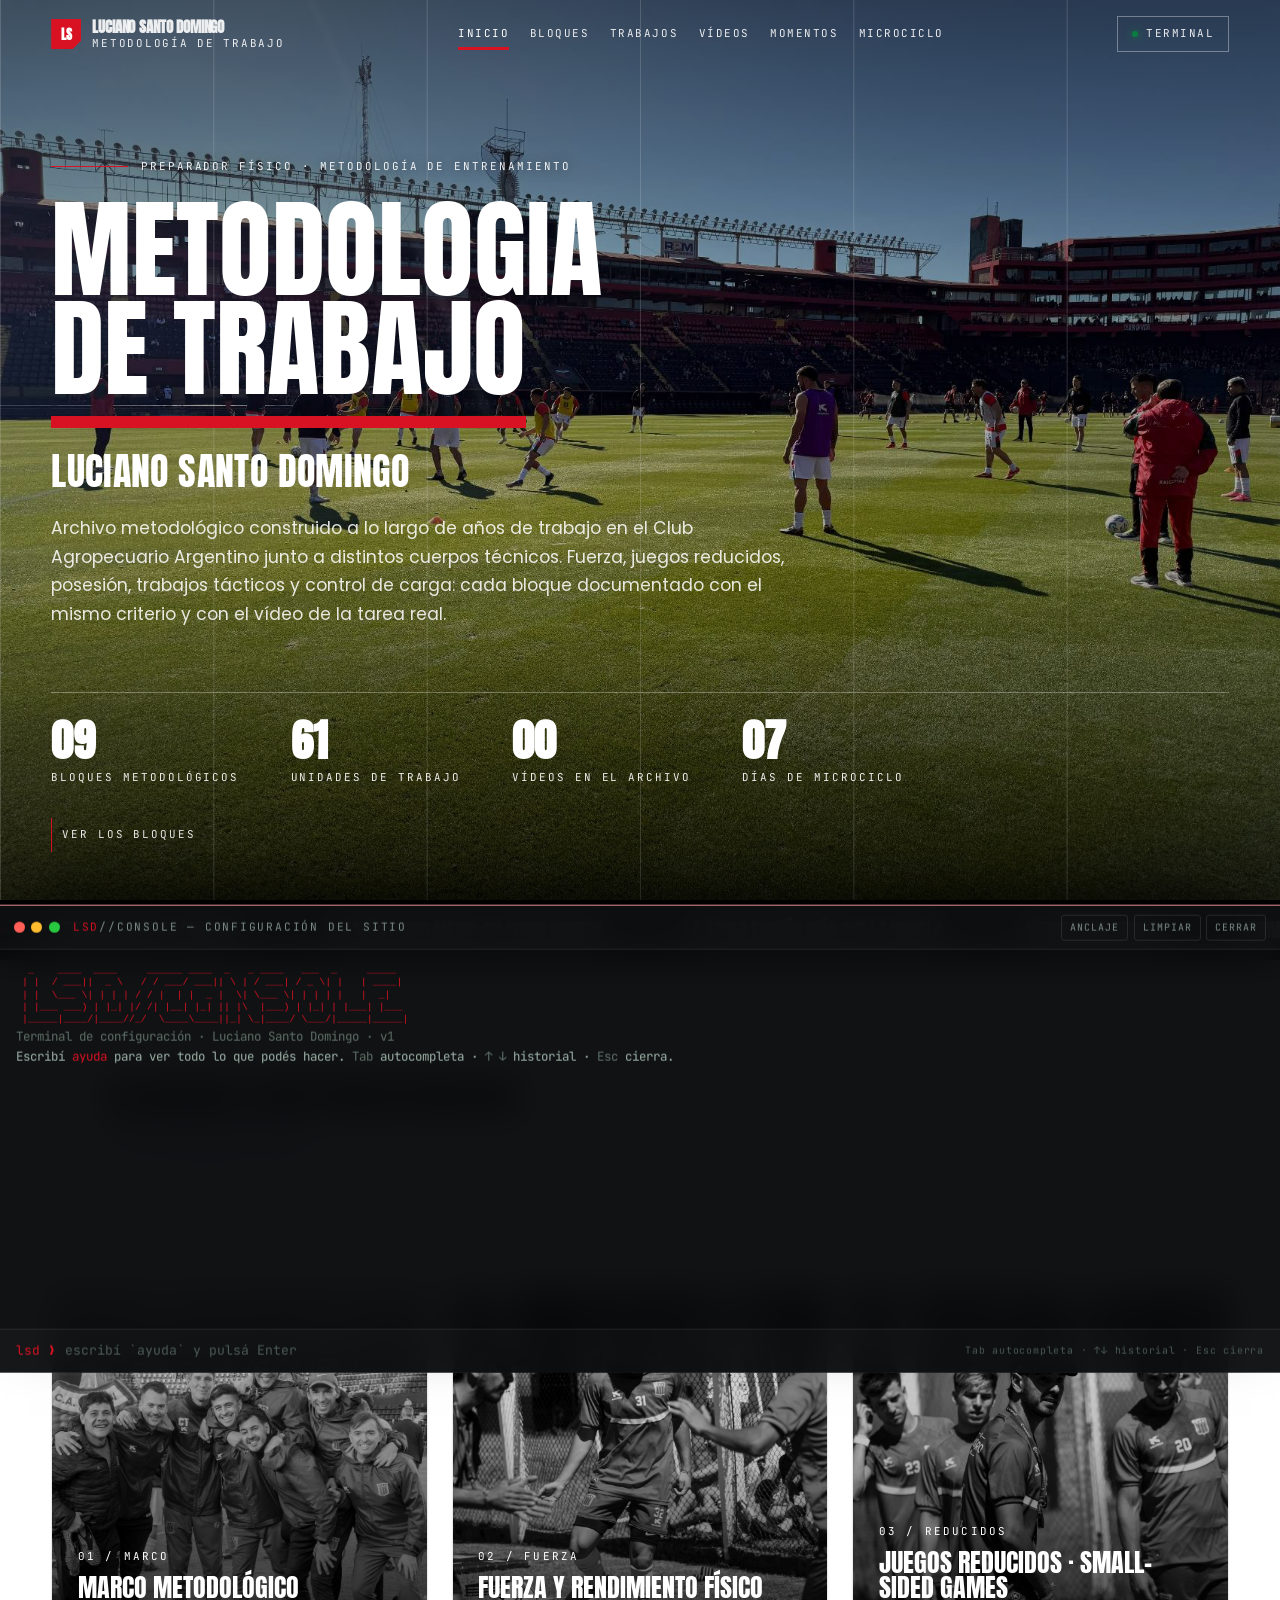
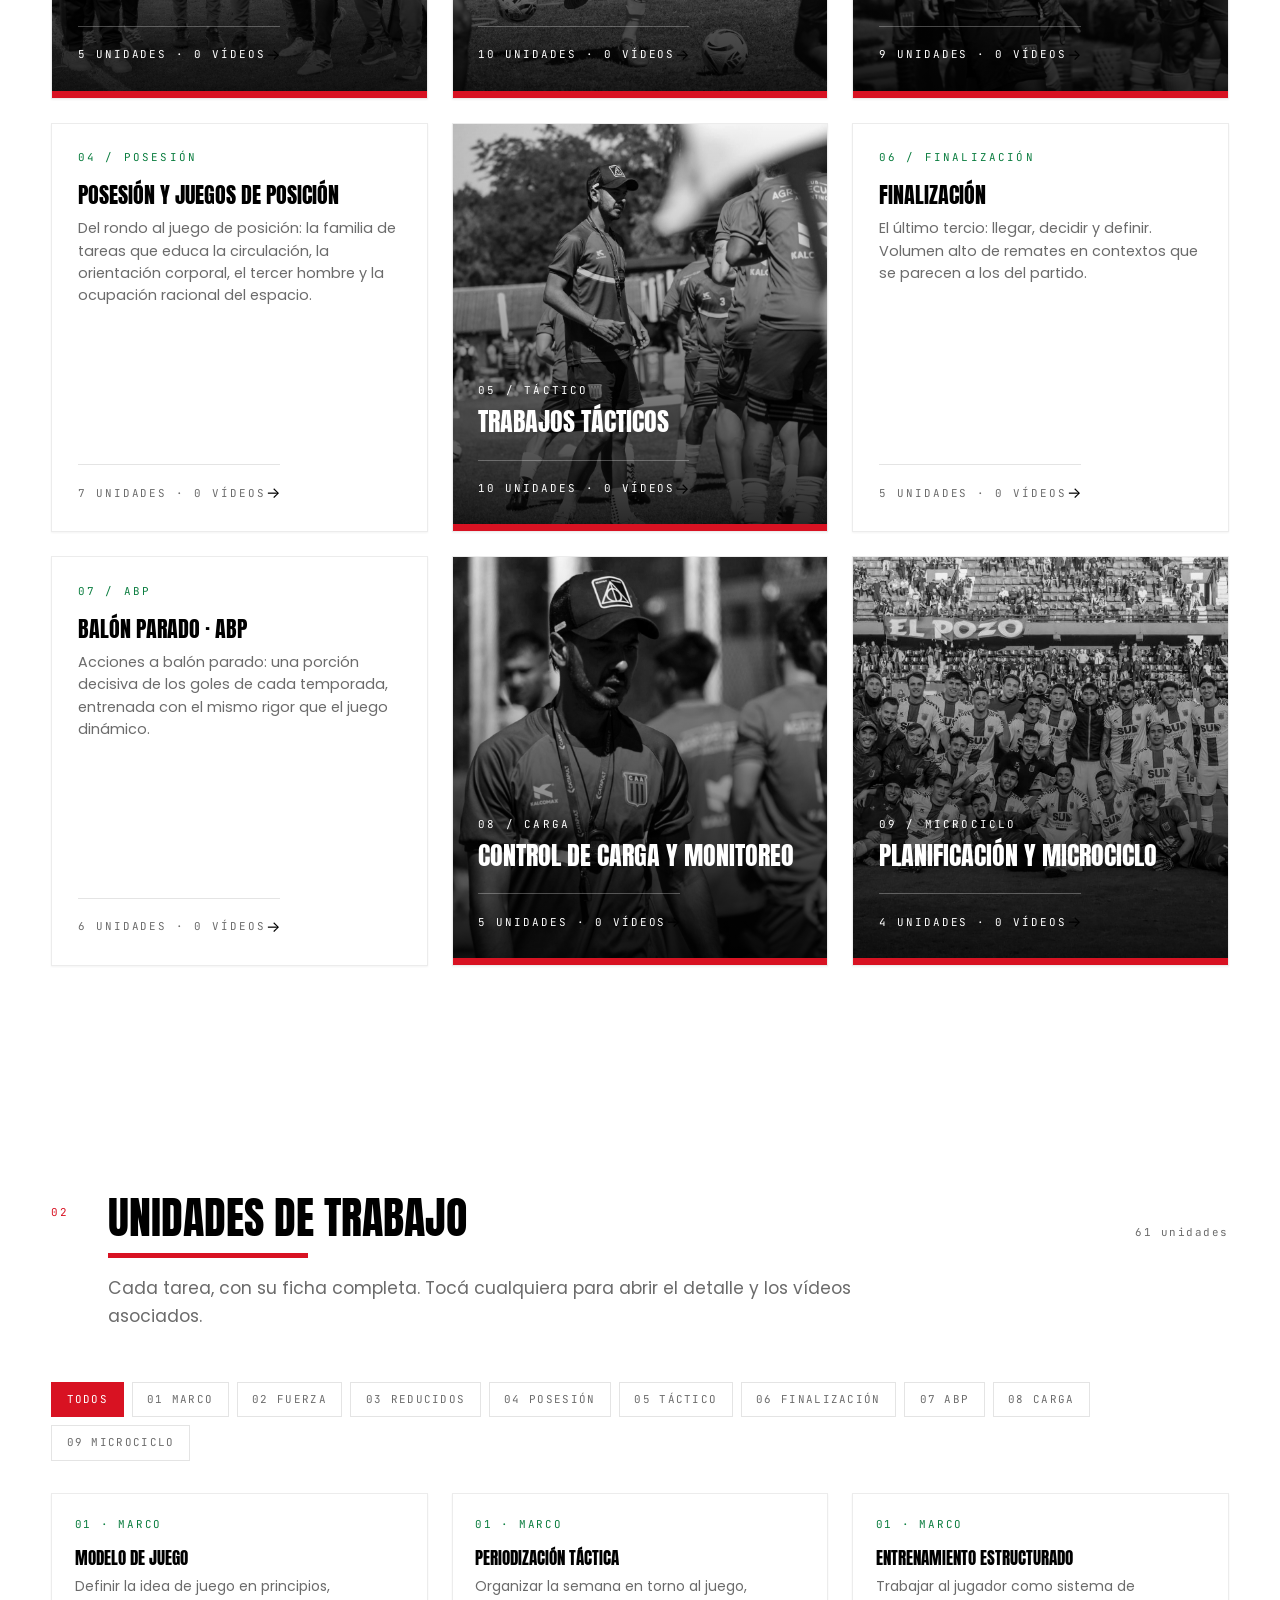
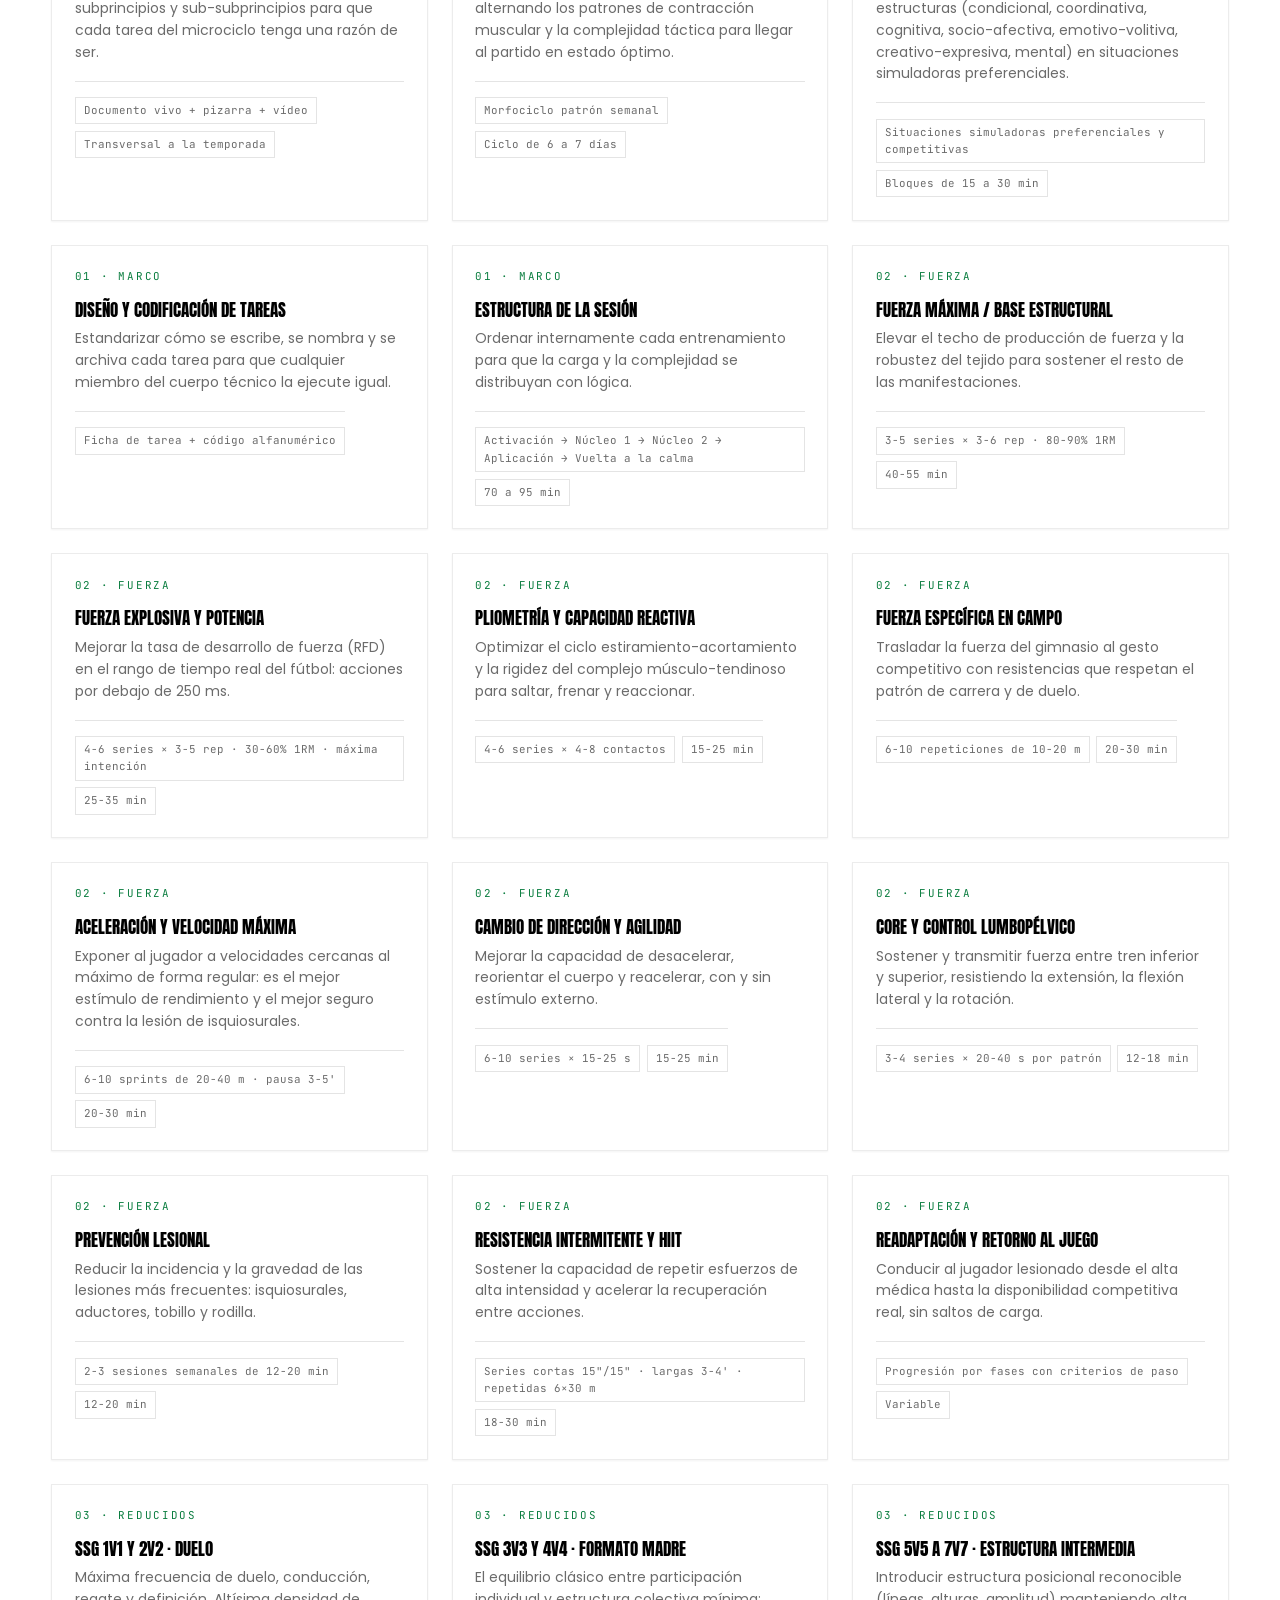
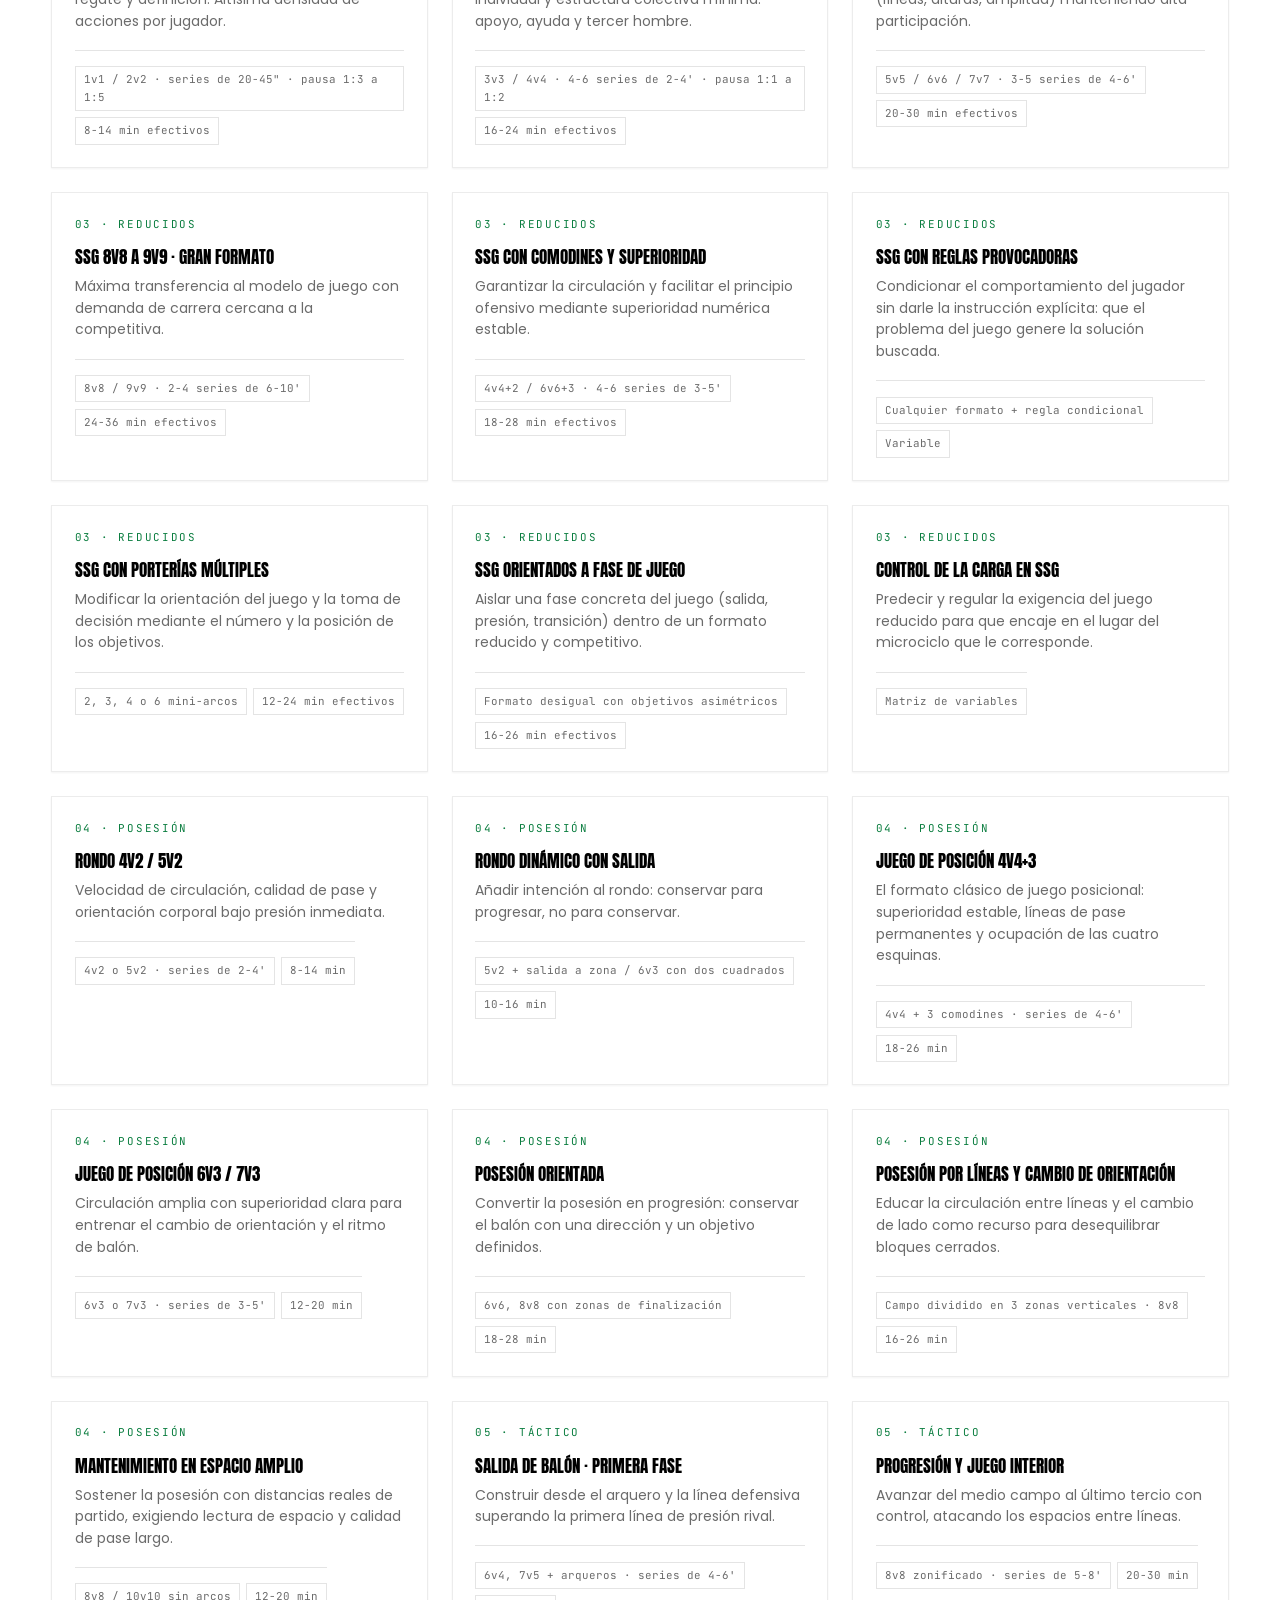
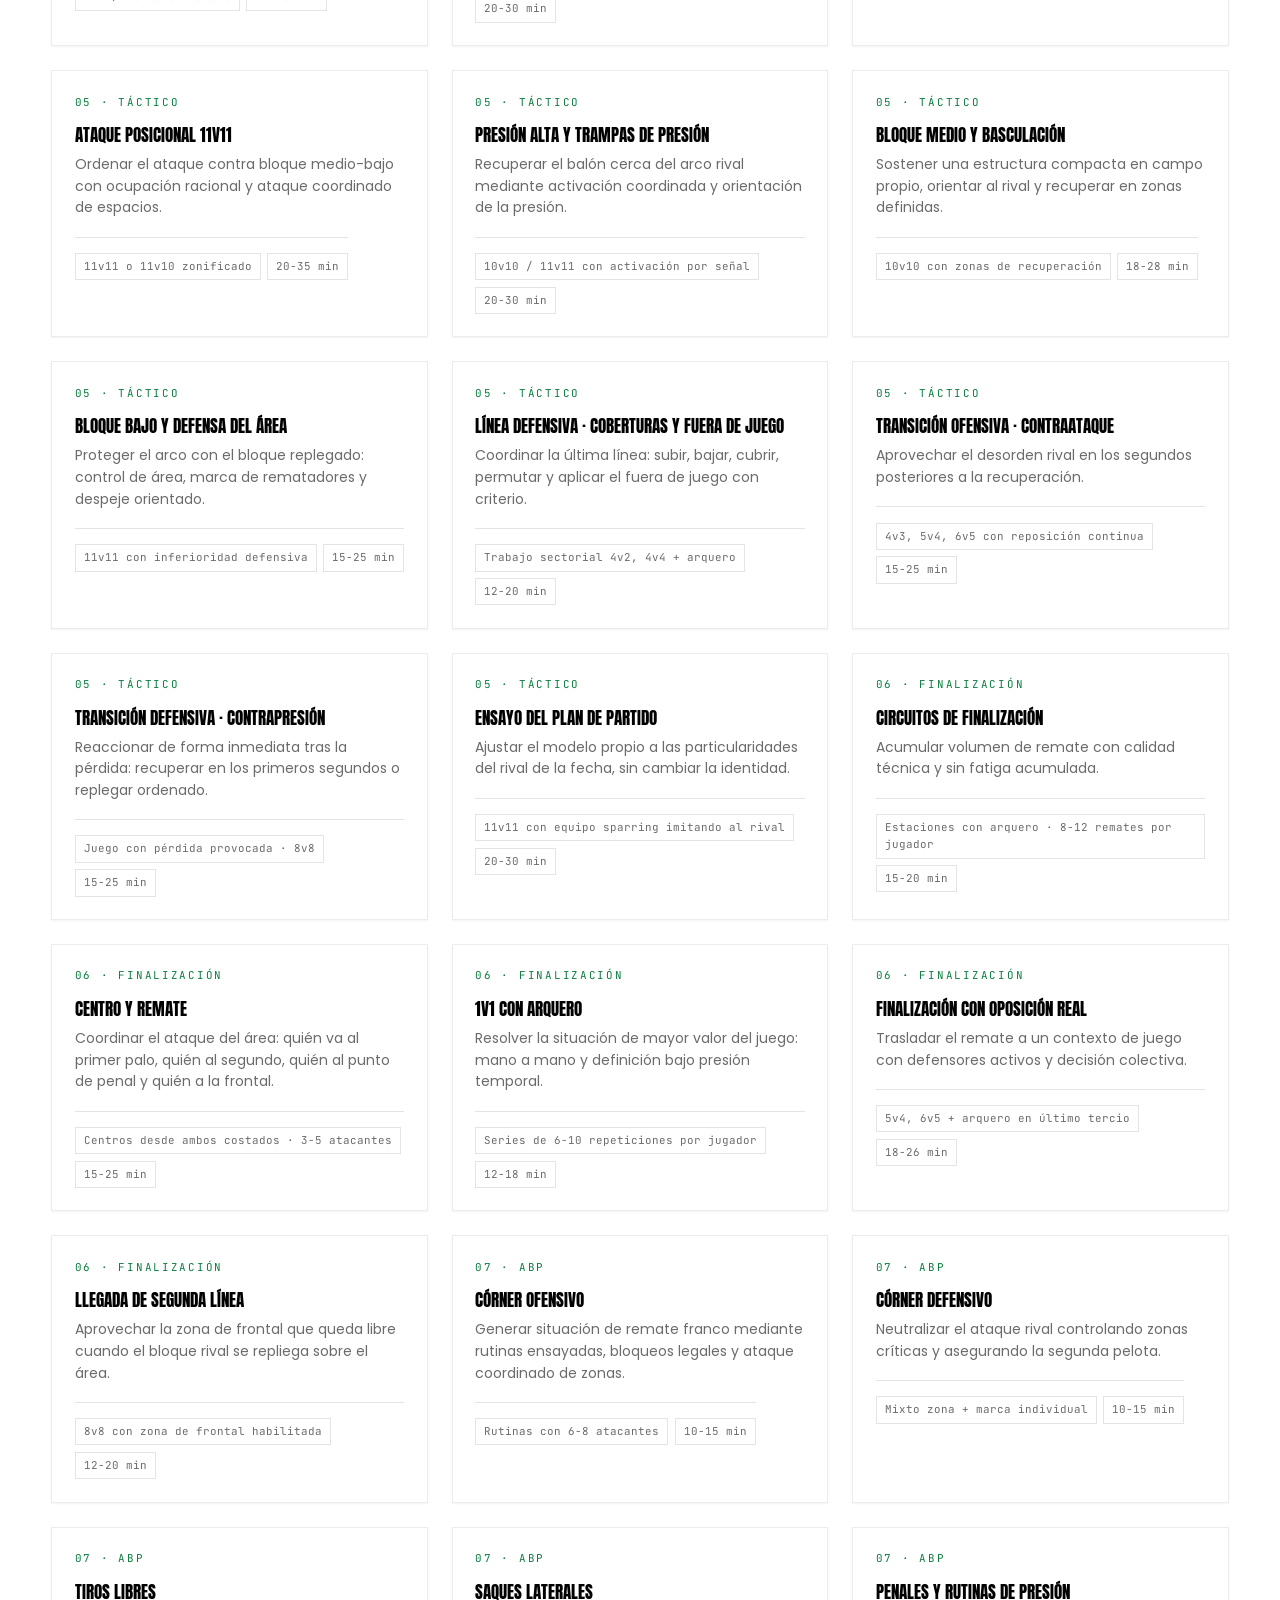
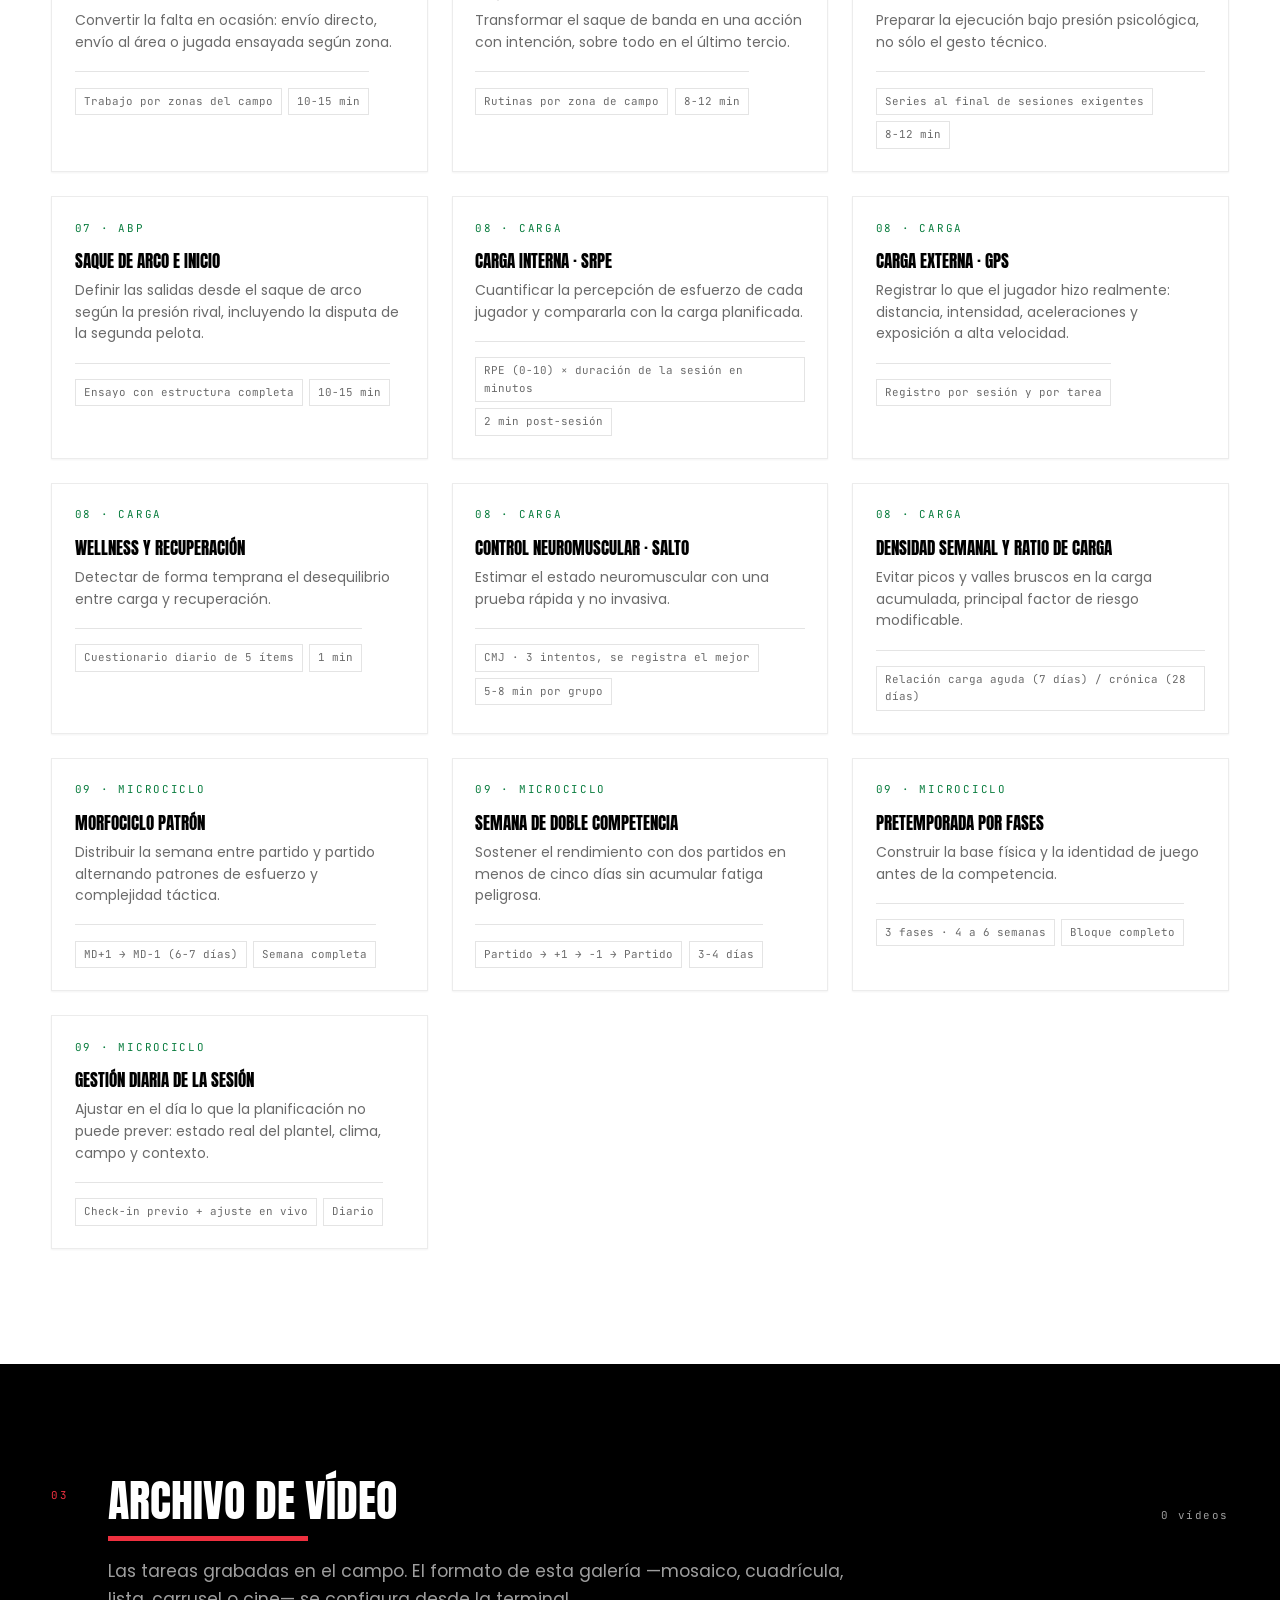
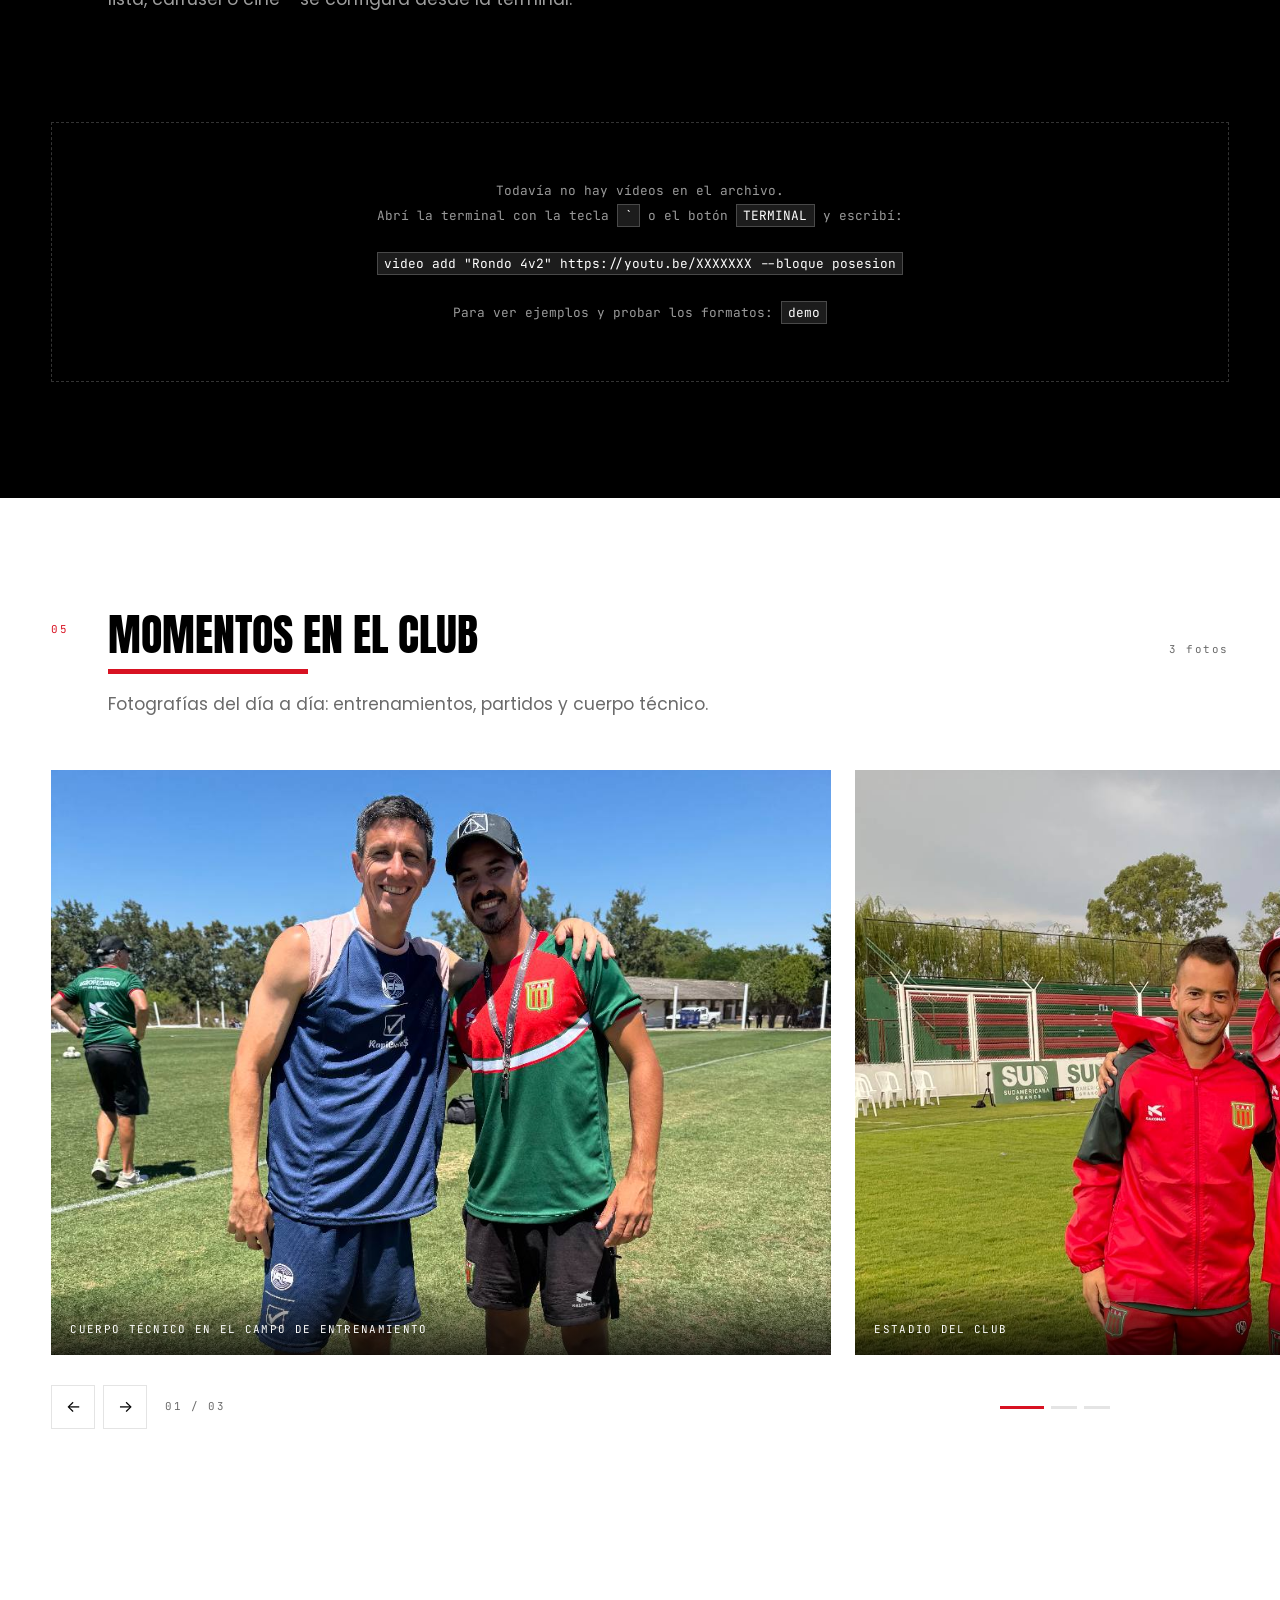
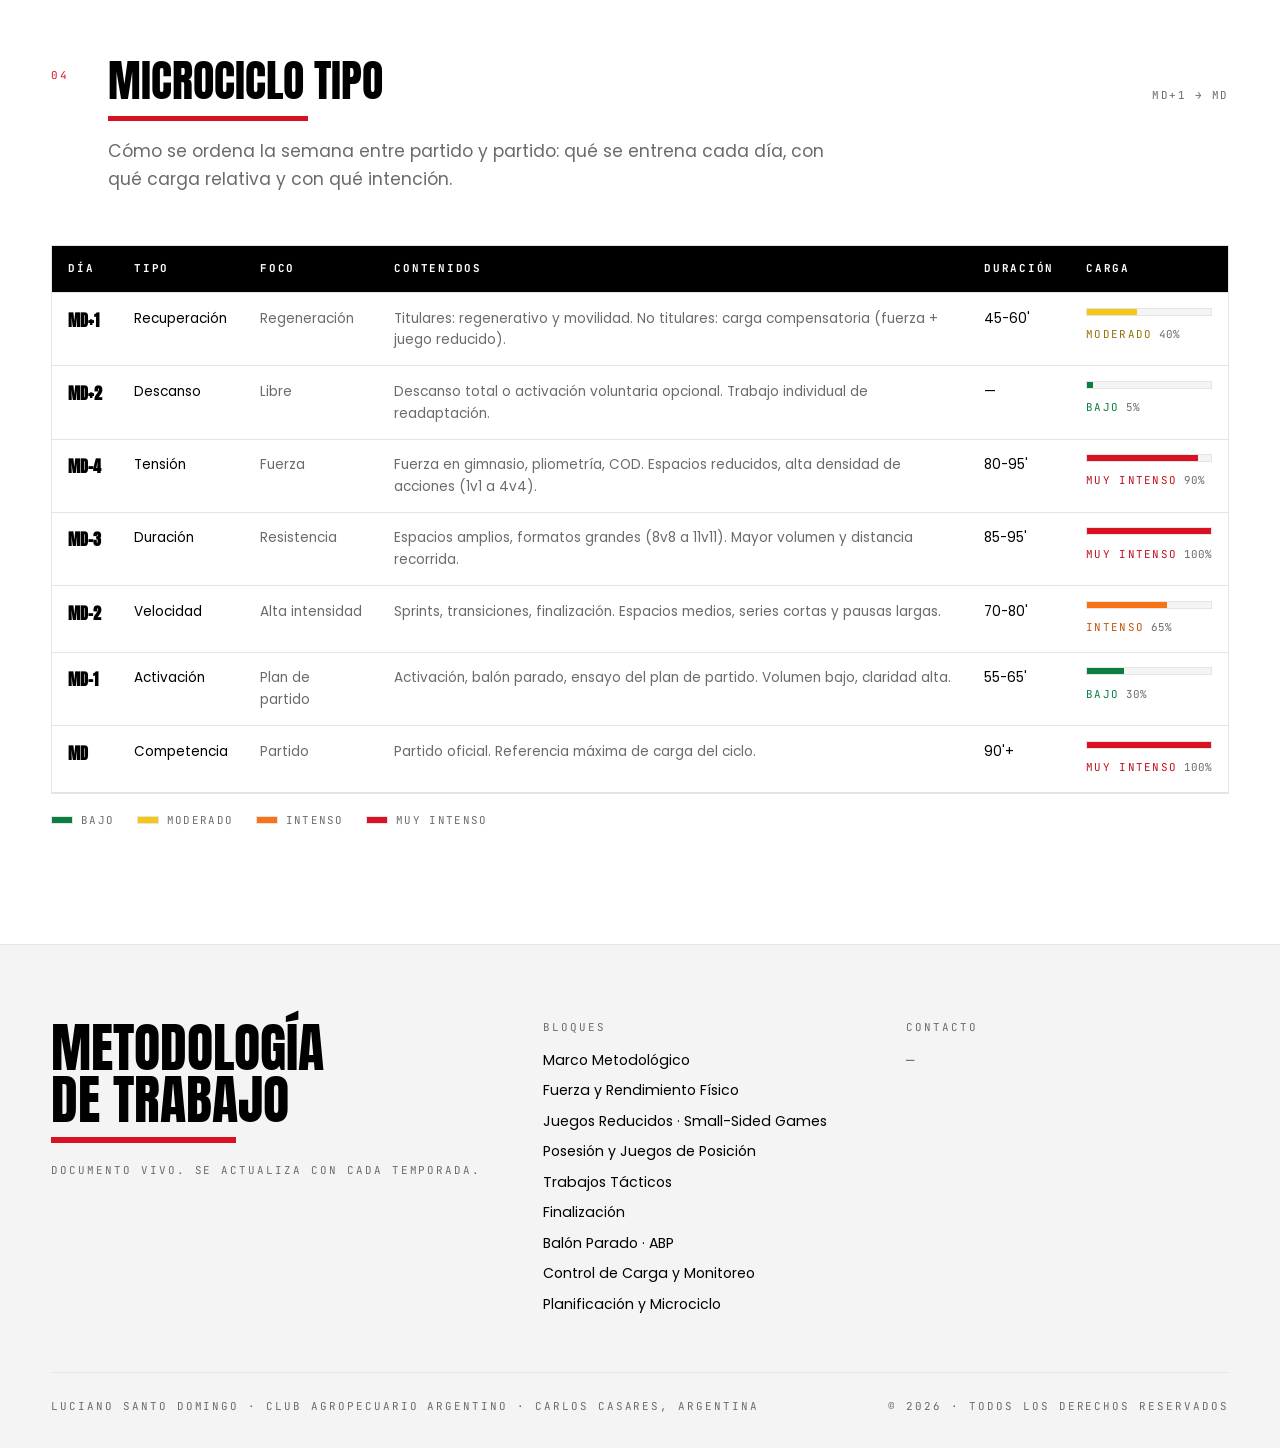
==== index.html @ 209a079d "Sección «Momentos en el club» Tira de fotografías del día a día que va pasando sola, pensada para la" ====
<!DOCTYPE html>
<html lang="es" data-mode="light" data-font="anton" data-density="normal" data-titlecase="upper"
      data-container="wide" data-hero="full" data-nav="top" data-card="sharp" data-motion="on">
<head>
<meta charset="utf-8">
<meta name="viewport" content="width=device-width, initial-scale=1, viewport-fit=cover">
<title>Metodología de Trabajo · Luciano Santo Domingo</title>
<meta name="description" content="Archivo metodológico de entrenamiento en fútbol: fuerza, juegos reducidos, posesión, trabajos tácticos, balón parado y control de carga. Luciano Santo Domingo — Club Agropecuario Argentino, Carlos Casares.">
<meta name="author" content="Luciano Santo Domingo">
<meta name="theme-color" content="#ffffff">
<meta property="og:type" content="website">
<meta property="og:title" content="Metodología de Trabajo · Luciano Santo Domingo">
<meta property="og:description" content="Fuerza, juegos reducidos, posesión, trabajos tácticos y control de carga. Metodología de entrenamiento documentada.">
<link rel="icon" href="data:image/svg+xml,%3Csvg xmlns='http://www.w3.org/2000/svg' viewBox='0 0 32 32'%3E%3Crect width='32' height='32' fill='%23ffffff'/%3E%3Cpath d='M6 6h4v15h10v5H6z' fill='%23e11d2e'/%3E%3C/svg%3E">
<link rel="preconnect" href="https://fonts.googleapis.com">
<link rel="preconnect" href="https://fonts.gstatic.com" crossorigin>
<link href="https://fonts.googleapis.com/css2?family=Anton&family=Archivo:wght@400;600;800;900&family=Barlow+Condensed:wght@600;700;800&family=Inter:wght@400;500;600&family=Poppins:wght@400;500;600&family=JetBrains+Mono:wght@400;500&display=swap" rel="stylesheet">
<link rel="stylesheet" href="assets/css/base.css">
<link rel="stylesheet" href="assets/css/site.css">
<link rel="stylesheet" href="assets/css/terminal.css">
</head>
<body>

<!-- ==================== CABECERA ==================== -->
<header class="site-header">
  <div class="wrap header-inner">
    <a class="brand" href="#inicio">
      <span class="brand-mark" id="brandMark">LS</span>
      <span class="brand-text">
        <span class="brand-name" id="brandName">Luciano Santo Domingo</span>
        <span class="brand-sub" id="brandSub">Metodología de Trabajo</span>
      </span>
    </a>

    <nav class="nav" id="nav" aria-label="Navegación principal"></nav>

    <div class="header-actions">
      <button class="btn-term" id="termOpen" title="Abrir la terminal de configuración (tecla `)">
        <span class="dot"></span> Terminal
      </button>
      <button class="nav-toggle" id="navToggle" aria-label="Abrir menú"><span></span></button>
    </div>
  </div>
</header>

<main class="site-main" id="main">

  <!-- ==================== PORTADA ==================== -->
  <section class="hero" id="inicio">
    <div class="hero-media" id="heroMedia" aria-hidden="true"></div>
    <div class="hero-grid-lines" aria-hidden="true"></div>
    <div class="wrap hero-inner">
      <div class="hero-eyebrow">
        <span class="bar" aria-hidden="true"></span>
        <span class="label" id="heroEyebrow">Preparador Físico · Metodología de Entrenamiento</span>
      </div>

      <h1 class="hero-title display">
        <span class="line"><span id="heroL1">Metodología</span></span>
        <span class="line"><span id="heroL2">de Trabajo</span></span>
        <span class="line"><span id="heroL3">Luciano Santo Domingo</span></span>
      </h1>

      <p class="lede" id="heroIntro"></p>

      <div class="hero-bottom">
        <div class="hero-stats" id="heroStats"></div>
        <button class="scroll-cue" id="heroCta">
          <span class="line-v" aria-hidden="true"></span>
          <span class="label">Ver los bloques</span>
        </button>
      </div>
    </div>
  </section>

  <!-- ==================== MARQUESINA ==================== -->
  <div class="marquee" aria-hidden="true">
    <div class="marquee-track" id="marqueeTrack"></div>
  </div>

  <!-- ==================== BLOQUES ==================== -->
  <section class="section" id="bloques">
    <div class="wrap">
      <div class="sec-head reveal">
        <div class="sec-num">01</div>
        <div>
          <div class="sec-head-top">
            <h2 class="sec-title">Bloques metodológicos</h2>
            <span class="sec-count" id="blocksCount"></span>
          </div>
          <p class="lede sec-desc">La metodología dividida en bloques. Cada uno agrupa unidades de trabajo
            descritas con la misma ficha: objetivo, formato, espacio, duración, claves de ejecución y variantes.</p>
        </div>
      </div>
      <div class="blocks-grid" id="blocksGrid"></div>
    </div>
  </section>

  <!-- ==================== UNIDADES DE TRABAJO ==================== -->
  <section class="section" id="trabajos">
    <div class="wrap">
      <div class="sec-head reveal">
        <div class="sec-num">02</div>
        <div>
          <div class="sec-head-top">
            <h2 class="sec-title">Unidades de trabajo</h2>
            <span class="sec-count" id="worksCount"></span>
          </div>
          <p class="lede sec-desc">Cada tarea, con su ficha completa. Tocá cualquiera para abrir el detalle
            y los vídeos asociados.</p>
        </div>
      </div>
      <div class="filters" id="worksFilters"></div>
      <div class="works-grid" id="worksGrid"></div>
    </div>
  </section>

  <!-- ==================== VÍDEOS ==================== -->
  <section class="section" id="videos">
    <div class="wrap">
      <div class="sec-head reveal">
        <div class="sec-num">03</div>
        <div>
          <div class="sec-head-top">
            <h2 class="sec-title">Archivo de vídeo</h2>
            <span class="sec-count" id="videosCount"></span>
          </div>
          <p class="lede sec-desc">Las tareas grabadas en el campo. El formato de esta galería
            —mosaico, cuadrícula, lista, carrusel o cine— se configura desde la terminal.</p>
        </div>
      </div>
      <div class="filters" id="videoFilters"></div>
      <div class="video-collection" id="videoCollection"
           data-layout="grid" data-ratio="16:9" data-size="md" data-align="stretch" data-cols="3"></div>
      <div class="video-strip" id="videoStrip"></div>

      <div class="empty-state hidden" id="videosEmpty">
        Todavía no hay vídeos en el archivo.<br>
        Abrí la terminal con la tecla <kbd>`</kbd> o el botón <kbd>TERMINAL</kbd> y escribí:<br><br>
        <kbd>video add "Rondo 4v2" https://youtu.be/XXXXXXX --bloque posesion</kbd><br><br>
        Para ver ejemplos y probar los formatos: <kbd>demo</kbd>
      </div>
    </div>
  </section>


  <!-- ==================== MOMENTOS EN EL CLUB ==================== -->
  <section class="section" id="momentos">
    <div class="wrap">
      <div class="sec-head reveal">
        <div class="sec-num">05</div>
        <div>
          <div class="sec-head-top">
            <h2 class="sec-title">Momentos en el club</h2>
            <span class="sec-count" id="momCount"></span>
          </div>
          <p class="lede sec-desc">Fotografías del día a día: entrenamientos, partidos y cuerpo técnico.</p>
        </div>
      </div>
    </div>

    <div class="momentos" id="momentos-galeria">
      <div class="mom-strip" id="momStrip" tabindex="0" aria-label="Fotografías del club"></div>
      <div class="wrap mom-bar">
        <div class="mom-nav">
          <button class="mom-btn" id="momPrev" aria-label="Foto anterior">←</button>
          <button class="mom-btn" id="momNext" aria-label="Foto siguiente">→</button>
          <span class="mom-counter" id="momCounter"></span>
        </div>
        <div class="mom-dots" id="momDots"></div>
      </div>
      <div class="wrap">
        <div class="empty-state hidden" id="momVacio">
          Todavía no hay fotos en esta sección.<br>
          Desde la terminal: <kbd>momentos add assets/img/foto.jpg</kbd>
        </div>
      </div>
    </div>
  </section>

  <!-- ==================== MICROCICLO ==================== -->
  <section class="section" id="microciclo">
    <div class="wrap">
      <div class="sec-head reveal">
        <div class="sec-num">04</div>
        <div>
          <div class="sec-head-top">
            <h2 class="sec-title">Microciclo tipo</h2>
            <span class="sec-count">MD+1 → MD</span>
          </div>
          <p class="lede sec-desc">Cómo se ordena la semana entre partido y partido: qué se entrena cada día,
            con qué carga relativa y con qué intención.</p>
        </div>
      </div>
      <div class="micro-table-wrap reveal">
        <table class="micro-table">
          <thead>
            <tr>
              <th>Día</th><th>Tipo</th><th>Foco</th><th>Contenidos</th><th>Duración</th><th>Carga</th>
            </tr>
          </thead>
          <tbody id="microBody"></tbody>
        </table>
      </div>
      <div class="load-legend reveal" id="microLegend"></div>
    </div>
  </section>

</main>

<!-- ==================== PIE ==================== -->
<footer class="site-footer">
  <div class="wrap">
    <div class="footer-top">
      <div>
        <div class="footer-logo display" id="footLogo"></div>
        <p class="label" style="margin-top:1.2rem" id="footNote"></p>
      </div>
      <div class="footer-col">
        <h4>Bloques</h4>
        <ul id="footBlocks"></ul>
      </div>
      <div class="footer-col">
        <h4>Contacto</h4>
        <ul id="footContact"></ul>
      </div>
    </div>
    <div class="footer-bottom">
      <span class="label" id="footAuthor"></span>
      <span class="label">© <span id="footYear"></span> · Todos los derechos reservados</span>
    </div>
  </div>
</footer>

<!-- ==================== CAPA DE MODALES ==================== -->
<div class="overlay" id="overlay"></div>
<div class="toast-stack" id="toastStack"></div>

<!-- ==================== TERMINAL ==================== -->
<button class="term-fab" id="termFab" title="Abrir terminal (tecla `)">⌘ Terminal</button>

<section class="term" id="term" data-dock="bottom" aria-label="Terminal de configuración">
  <div class="term-bar">
    <span class="term-lights" aria-hidden="true"><i></i><i></i><i></i></span>
    <span class="term-name"><b>lsd</b>//console<span class="term-name-sub"> — configuración del sitio</span></span>
    <span class="term-bar-actions">
      <button id="termDock" title="Cambiar posición">Anclaje</button>
      <button id="termClear" title="Limpiar pantalla">Limpiar</button>
      <button id="termClose" title="Cerrar (Esc)">Cerrar</button>
    </span>
  </div>

  <div class="term-out" id="termOut"></div>

  <div class="term-input-row">
    <div class="term-sug" id="termSug"></div>
    <span class="term-prompt">lsd ❯</span>
    <span class="term-ghost">
      <span class="term-ghost-text" id="termGhost"></span>
      <input class="term-input" id="termInput" type="text" autocomplete="off" autocapitalize="off"
             autocorrect="off" spellcheck="false" placeholder="escribí `ayuda` y pulsá Enter">
    </span>
    <span class="term-hint">Tab autocompleta · ↑↓ historial · Esc cierra</span>
  </div>

  <div class="term-lock" id="termLock">
    <div class="lock-box">
      <h4>Acceso restringido</h4>
      <p>Introducí la clave para administrar el sitio.</p>
      <input type="password" id="termLockInput" placeholder="••••••">
    </div>
  </div>
</section>

<script src="data/methodology.js"></script>
<script src="data/config.js"></script>
<script src="assets/js/store.js"></script>
<script src="assets/js/media.js"></script>
<script src="assets/js/render.js"></script>
<script src="assets/js/terminal.js"></script>
<script src="assets/js/commands.js"></script>
<script src="assets/js/app.js"></script>
</body>
</html>
---- assets/css/base.css ----
/* =============================================================
   METODOLOGÍA DE TRABAJO · LUCIANO SANTO DOMINGO
   base.css — tokens de diseño, reset y tipografía
   ============================================================= */

:root {
  /* --- Paleta (sobreescribible desde la terminal) --- */
  --bg:         #ffffff;
  --bg-2:       #fafafa;
  --surface:    #ffffff;
  --surface-2:  #f2f2f2;
  --text:       #000000;
  --muted:      #6e6e6e;
  --border:     #e3e3e3;
  --accent:     #ed4a22;   /* naranja-rojo — acción, subrayados */
  --accent-ink: #ffffff;
  --accent-2:   #0a8f3c;   /* verde — clasificación, datos */
  --accent-2-ink: #ffffff;
  --danger:     #d81222;
  --ok:         #0a7d3f;

  /* Escala de intensidad del microciclo.
     El relleno de la barra va vivo; la palabra va en un tono más
     oscuro porque sobre blanco el amarillo vivo no se lee (1,6:1). */
  --nivel-muy-intenso: #d81222;  --nivel-muy-intenso-ink: #c00f1e;
  --nivel-intenso:     #f97316;  --nivel-intenso-ink:     #c2560a;
  --nivel-moderado:    #f5c518;  --nivel-moderado-ink:    #96700a;
  --nivel-bajo:        #0a7d3f;  --nivel-bajo-ink:        #0a7d3f;
  --hero-ink:   var(--text);

  /* --- Tipografía --- */
  --font-display: "Anton", "Archivo", "Haettenschweiler", "Arial Narrow", Impact, sans-serif;
  --font-body:    "Poppins", "Inter", "Helvetica Neue", Helvetica, Arial, sans-serif;
  --font-mono:    "JetBrains Mono", "SFMono-Regular", Menlo, Consolas, monospace;

  --fs-hero:  clamp(2.6rem, 8.4vw, 8.5rem);
  --fs-h1:    clamp(2.4rem, 6.4vw, 6rem);
  --fs-h2:    clamp(1.7rem, 3.4vw, 3.1rem);
  --fs-h3:    clamp(1.15rem, 1.7vw, 1.5rem);
  --fs-body:  clamp(0.95rem, 1.05vw, 1.05rem);
  --fs-small: 0.8rem;
  --fs-micro: 0.68rem;

  --track-display: 0em;
  --track-label: 0.18em;
  --rule: 0.11em;          /* grosor del subrayado de titular */

  /* --- Métrica / espaciado --- */
  --gutter: clamp(1.15rem, 4vw, 4.5rem);
  --maxw: 1560px;
  --radius: 0px;
  --radius-lg: 0px;
  --section-y: clamp(4.5rem, 9vw, 9.5rem);
  --grid-gap: 1.5rem;

  /* --- Movimiento --- */
  --ease: cubic-bezier(.22, 1, .36, 1);
  --ease-in-out: cubic-bezier(.65, .05, .36, 1);
  --dur: .55s;
  --dur-fast: .22s;

  /* --- Terminal --- */
  --term-bg: #07090b;
  --term-fg: #d7f9e3;
  --term-accent: var(--accent);
  --term-height: 52vh;

  color-scheme: light;
}

/* Modo oscuro (se activa desde la terminal con `tema noir`, `tema cancha`…) */
[data-mode="dark"] {
  --bg:         #080908;
  --bg-2:       #0f110f;
  --surface:    #131613;
  --surface-2:  #1b1f1b;
  --text:       #f2f4f0;
  --muted:      #8e948b;
  --border:     #262a26;
  color-scheme: dark;
}

/* --- Densidad --- */
[data-density="compact"] { --section-y: clamp(3rem, 5.5vw, 5.5rem); --grid-gap: 1rem; --gutter: clamp(1rem, 3vw, 3rem); }
[data-density="wide"]    { --section-y: clamp(6rem, 12vw, 13rem); --grid-gap: 2.4rem; --gutter: clamp(1.5rem, 6vw, 7rem); }

/* --- Familias tipográficas seleccionables --- */
[data-font="anton"]     { --font-display: "Anton", "Haettenschweiler", "Arial Narrow", Impact, sans-serif; --track-display: 0em; --display-weight: 400; }
/* Si Anton no llega a cargar, se usa una alternativa que sí aguanta el peso */
[data-anton="off"][data-font="anton"] {
  --font-display: "Archivo", "Arial Narrow", "Helvetica Neue", Arial, sans-serif;
  --display-weight: 800; --track-display: -0.03em;
}
[data-font="archivo"]   { --font-display: "Archivo", "Helvetica Neue", Arial, sans-serif; --track-display: -0.03em; }
[data-font="condensed"] { --font-display: "Barlow Condensed", "Archivo Narrow", Impact, sans-serif; --track-display: -0.01em; }
[data-font="inter"]     { --font-display: "Inter", "Helvetica Neue", Arial, sans-serif; --track-display: -0.03em; }
[data-font="mono"]      { --font-display: var(--font-mono); --font-body: var(--font-mono); --track-display: -0.02em; }
[data-font="serif"]     { --font-display: "Playfair Display", Georgia, "Times New Roman", serif; --font-body: Georgia, "Times New Roman", serif; }

/* --- Contenedor --- */
[data-container="boxed"] { --maxw: 1280px; }
[data-container="wide"]  { --maxw: 1560px; }
[data-container="full"]  { --maxw: 100%; }

/* ============================ RESET ============================ */
*, *::before, *::after { box-sizing: border-box; }
* { margin: 0; padding: 0; }

html { -webkit-text-size-adjust: 100%; scroll-behavior: smooth; }
html.is-locked, body.is-locked { overflow: hidden; }

body {
  background: var(--bg);
  color: var(--text);
  font-family: var(--font-body);
  font-size: var(--fs-body);
  line-height: 1.6;
  -webkit-font-smoothing: antialiased;
  -moz-osx-font-smoothing: grayscale;
  overflow-x: hidden;
  transition: background-color .4s var(--ease), color .4s var(--ease);
}

img, svg, video, iframe { display: block; max-width: 100%; }
img, video { height: auto; }
button, input, select, textarea { font: inherit; color: inherit; background: none; border: none; }
button { cursor: pointer; }
a { color: inherit; text-decoration: none; }
ul, ol { list-style: none; }
table { border-collapse: collapse; width: 100%; }

:focus-visible { outline: 2px solid var(--accent); outline-offset: 3px; }

::selection { background: var(--accent); color: var(--accent-ink); }

/* Scrollbar */
::-webkit-scrollbar { width: 10px; height: 10px; }
::-webkit-scrollbar-track { background: var(--bg); }
::-webkit-scrollbar-thumb { background: var(--border); }
::-webkit-scrollbar-thumb:hover { background: var(--muted); }

/* ========================= TIPOGRAFÍA ========================= */
.display {
  font-family: var(--font-display);
  font-weight: var(--display-weight, 800);
  letter-spacing: var(--track-display);
  line-height: 0.92;
  text-transform: uppercase;
}
[data-titlecase="normal"] .display { text-transform: none; }

h1, h2, h3, h4 { font-family: var(--font-display); font-weight: var(--display-weight, 800); line-height: 1; letter-spacing: var(--track-display); }

.label {
  font-family: var(--font-mono);
  font-size: var(--fs-micro);
  letter-spacing: var(--track-label);
  text-transform: uppercase;
  color: var(--muted);
}

.lede { font-size: clamp(1rem, 1.35vw, 1.22rem); line-height: 1.65; color: var(--muted); max-width: 68ch; }

.accent { color: var(--accent); }
.accent-2 { color: var(--accent-2); }

/* ========================= UTILIDADES ========================= */
.wrap { width: 100%; max-width: var(--maxw); margin-inline: auto; padding-inline: var(--gutter); }
.section { padding-block: var(--section-y); position: relative; }
.hidden { display: none !important; }
.sr-only {
  position: absolute; width: 1px; height: 1px; padding: 0; margin: -1px;
  overflow: hidden; clip: rect(0 0 0 0); white-space: nowrap; border: 0;
}

.rule { height: 1px; background: var(--border); border: 0; }

/* Reveal en scroll */
.reveal { opacity: 0; transform: translateY(28px); transition: opacity .8s var(--ease), transform .8s var(--ease); }
.reveal.is-in { opacity: 1; transform: none; }
[data-motion="off"] .reveal { opacity: 1 !important; transform: none !important; transition: none !important; }
[data-motion="off"] * { animation-duration: .001ms !important; transition-duration: .001ms !important; }

@media (prefers-reduced-motion: reduce) {
  html { scroll-behavior: auto; }
  .reveal { opacity: 1; transform: none; transition: none; }
}

/* Grano de fondo opcional */
[data-grain="on"] body::after {
  content: ""; position: fixed; inset: 0; pointer-events: none; z-index: 9998; opacity: .045;
  background-image: url("data:image/svg+xml,%3Csvg xmlns='http://www.w3.org/2000/svg' width='120' height='120'%3E%3Cfilter id='n'%3E%3CfeTurbulence type='fractalNoise' baseFrequency='.85' numOctaves='3'/%3E%3C/filter%3E%3Crect width='120' height='120' filter='url(%23n)'/%3E%3C/svg%3E");
}
---- assets/css/site.css ----
/* =============================================================
   site.css — cabecera, hero, secciones, tarjetas y vídeo
   ============================================================= */

/* ============================ HEADER ============================ */
.site-header {
  position: fixed; inset: 0 0 auto 0; z-index: 900;
  border-bottom: 1px solid transparent;
  background: transparent;
  transition: background-color .35s var(--ease), border-color .35s var(--ease), transform .45s var(--ease);
}
.site-header.is-stuck {
  background: color-mix(in srgb, var(--bg) 88%, transparent);
  backdrop-filter: blur(14px) saturate(140%);
  border-bottom-color: var(--border);
}
.site-header.is-hidden { transform: translateY(-102%); }
[data-nav="hidden"] .site-header { display: none; }

.header-inner {
  display: flex; align-items: center; justify-content: space-between;
  gap: 1.5rem; height: 68px;
}

.brand { display: flex; align-items: center; gap: .7rem; flex: 0 0 auto; }
.brand-mark {
  width: 30px; height: 30px; flex: 0 0 auto;
  display: grid; place-items: center;
  background: var(--accent); color: var(--accent-ink);
  font-family: var(--font-display); font-weight: 800; font-size: .82rem;
  letter-spacing: -.02em;
  clip-path: polygon(0 0, 100% 0, 100% 72%, 72% 100%, 0 100%);
}
.brand-text { display: flex; flex-direction: column; line-height: 1; }
.brand-name { font-family: var(--font-display); font-weight: 800; font-size: .95rem; text-transform: uppercase; letter-spacing: -.01em; }
.brand-sub { font-family: var(--font-mono); font-size: var(--fs-micro); letter-spacing: .16em; text-transform: uppercase; color: var(--muted); margin-top: 3px; }

.nav { display: flex; align-items: center; gap: clamp(.5rem, 1.6vw, 1.9rem); }
.nav a {
  font-family: var(--font-mono); font-size: var(--fs-micro);
  letter-spacing: .14em; text-transform: uppercase; color: var(--muted);
  padding: .45rem 0; position: relative; white-space: nowrap;
  transition: color .25s var(--ease);
}
.nav a::after {
  content: ""; position: absolute; left: 0; bottom: 0; height: 1px; width: 0;
  background: var(--accent); transition: width .35s var(--ease);
}
.nav a:hover, .nav a.is-active { color: var(--text); }
.nav a:hover::after, .nav a.is-active::after { width: 100%; }

.header-actions { display: flex; align-items: center; gap: .55rem; }

.btn-term {
  display: inline-flex; align-items: center; gap: .5rem;
  border: 1px solid var(--border); padding: .5rem .85rem;
  font-family: var(--font-mono); font-size: var(--fs-micro);
  letter-spacing: .14em; text-transform: uppercase; color: var(--muted);
  border-radius: var(--radius);
  transition: all .25s var(--ease);
}
.btn-term:hover { border-color: var(--accent); color: var(--accent); }
.btn-term .dot { width: 6px; height: 6px; border-radius: 50%; background: var(--ok); box-shadow: 0 0 8px var(--ok); }

.nav-toggle { display: none; width: 40px; height: 40px; place-items: center; border: 1px solid var(--border); }
.nav-toggle span { display: block; width: 17px; height: 1.5px; background: var(--text); position: relative; }
.nav-toggle span::before, .nav-toggle span::after { content: ""; position: absolute; left: 0; width: 17px; height: 1.5px; background: var(--text); transition: transform .3s var(--ease); }
.nav-toggle span::before { top: -5px; } .nav-toggle span::after { top: 5px; }

@media (max-width: 1080px) {
  .nav-toggle { display: grid; }
  .nav {
    position: fixed; inset: 68px 0 auto 0; flex-direction: column; align-items: flex-start;
    gap: 0; background: var(--bg); border-bottom: 0 solid var(--border);
    padding: 0 var(--gutter); max-height: 0; overflow: hidden;
    transition: max-height .45s var(--ease), padding .45s var(--ease);
  }
  .nav.is-open {
    max-height: 80vh; overflow-y: auto;
    padding-block: 1rem 2rem; border-bottom-width: 1px;
  }
  .nav a { width: 100%; padding: .95rem 0; border-bottom: 1px solid var(--border); font-size: .75rem; }
}

/* ======================== BARRA LATERAL ======================== */
[data-nav="side"] .site-header { position: fixed; inset: 0 auto 0 0; width: 232px; height: 100vh; border-right: 1px solid var(--border); border-bottom: 0; background: var(--bg-2); }
[data-nav="side"] .header-inner { flex-direction: column; align-items: flex-start; height: 100%; padding: 1.6rem 1.3rem; gap: 2rem; }
[data-nav="side"] .nav { flex-direction: column; align-items: flex-start; gap: .2rem; width: 100%; }
[data-nav="side"] .nav a { width: 100%; padding: .55rem 0; }
[data-nav="side"] .site-main, [data-nav="side"] .site-footer { margin-left: 232px; }
[data-nav="side"] .hero { min-height: 88vh; }
@media (max-width: 1080px) { [data-nav="side"] .site-main, [data-nav="side"] .site-footer { margin-left: 0; } }

/* ============================= HERO ============================= */
.hero {
  position: relative; min-height: 100svh; display: flex; align-items: flex-end;
  padding-block: 7rem 3rem; overflow: hidden; isolation: isolate;
}
@media (max-height: 780px) { .hero { min-height: auto; padding-block: 8rem 3rem; } }
[data-hero="off"] .hero { display: none; }
[data-hero="minimal"] .hero { min-height: 62svh; }
[data-hero="minimal"] .hero-title { font-size: var(--fs-h1); }
[data-hero="minimal"] .hero-media { display: none; }

/* La portada siempre ocupa todo el ancho, sin importar el contenedor elegido */
.hero > .wrap { max-width: 100%; }

.hero-media { position: absolute; inset: 0; z-index: -2; overflow: hidden; background: #000; }
.hero-media::after {
  content: ""; position: absolute; inset: 0; z-index: 2;
  background: linear-gradient(180deg, rgba(0,0,0,.62) 0%, rgba(0,0,0,.30) 38%, rgba(0,0,0,.32) 62%, rgba(0,0,0,.80) 100%);
}
.hero-media img, .hero-media video {
  width: 100%; height: 100%; object-fit: cover; object-position: center;
}
/* Los reproductores embebidos se recortan para cubrir toda la portada */
.hero-media iframe {
  position: absolute; top: 50%; left: 50%; transform: translate(-50%, -50%);
  width: 100vw; height: 56.25vw; min-height: 100%; min-width: 177.78vh;
  border: 0; pointer-events: none;
}

/* Con foto o vídeo detrás, el texto de la portada pasa a blanco */
.hero.has-media { --hero-ink: #ffffff; }
.hero.has-media .hero-title,
.hero.has-media .stat-num { color: var(--hero-ink); }
.hero.has-media .hero-title .line:nth-child(3) { color: var(--accent); }
.hero.has-media .lede { color: rgba(255,255,255,.86); }
.hero.has-media .label { color: rgba(255,255,255,.92); }
.hero.has-media .hero-eyebrow .label { text-shadow: 0 1px 12px rgba(0,0,0,.55); }
.hero.has-media .hero-bottom { border-top-color: rgba(255,255,255,.3); }
.hero.has-media .scroll-cue .line-v { background: rgba(255,255,255,.35); }
.hero.has-media .hero-grid-lines { opacity: .18; }
.hero.has-media .hero-eyebrow .bar { background: var(--accent); }

/* Cabecera transparente sobre la portada con media */
[data-heromedia="on"] .site-header:not(.is-stuck) .brand-name,
[data-heromedia="on"] .site-header:not(.is-stuck) .brand-sub,
[data-heromedia="on"] .site-header:not(.is-stuck) .nav a,
[data-heromedia="on"] .site-header:not(.is-stuck) .btn-term { color: rgba(255,255,255,.9); }
[data-heromedia="on"] .site-header:not(.is-stuck) .nav a:hover,
[data-heromedia="on"] .site-header:not(.is-stuck) .nav a.is-active { color: #fff; }
[data-heromedia="on"] .site-header:not(.is-stuck) .btn-term { border-color: rgba(255,255,255,.35); }
[data-heromedia="on"] .site-header:not(.is-stuck) .nav-toggle { border-color: rgba(255,255,255,.35); }
[data-heromedia="on"] .site-header:not(.is-stuck) .nav-toggle span,
[data-heromedia="on"] .site-header:not(.is-stuck) .nav-toggle span::before,
[data-heromedia="on"] .site-header:not(.is-stuck) .nav-toggle span::after { background: #fff; }

/* Indicador de sonido desactivado */
.hero-muted {
  position: absolute; right: var(--gutter); top: 50%; z-index: 3;
  display: flex; align-items: center; gap: .5rem;
  font-family: var(--font-mono); font-size: var(--fs-micro); letter-spacing: .16em;
  text-transform: uppercase; color: rgba(255,255,255,.6);
}
@media (max-width: 900px) { .hero-muted { display: none; } }
.hero-grid-lines {
  position: absolute; inset: 0; z-index: -1; pointer-events: none; opacity: .5;
  background-image: linear-gradient(90deg, var(--border) 1px, transparent 1px);
  background-size: calc(100% / 6) 100%;
}

.hero-inner { width: 100%; }
.hero-eyebrow { display: flex; align-items: center; gap: .8rem; margin-bottom: 1.6rem; }
.hero-eyebrow .bar { height: 1px; width: clamp(28px, 6vw, 90px); background: var(--accent); }
.hero-title { font-size: var(--fs-hero); margin-bottom: 1.4rem; }
.hero-title .line { display: block; overflow: hidden; }
.hero-title .line > span { display: block; transform: translateY(105%); animation: heroUp 1s var(--ease) forwards; }
.hero-title .line:nth-child(2) > span { animation-delay: .09s; }
.hero-title .line:nth-child(3) > span { animation-delay: .18s; }
.hero-title .line:nth-child(3) {
  color: var(--accent);
  font-size: clamp(1.25rem, 3vw, 2.9rem);
  letter-spacing: .01em;
  margin-top: .5em;
  line-height: 1.05;
}
@keyframes heroUp { to { transform: none; } }

.hero-bottom {
  display: flex; flex-wrap: wrap; align-items: flex-end; justify-content: space-between;
  gap: 2rem; margin-top: clamp(2rem, 5vw, 4rem);
  border-top: 1px solid var(--border); padding-top: 1.6rem;
}
.hero-stats { display: flex; flex-wrap: wrap; gap: clamp(1.5rem, 4vw, 3.6rem); }
.stat .stat-num { font-family: var(--font-display); font-weight: 800; font-size: clamp(1.8rem, 3.4vw, 3rem); line-height: 1; }
.stat .stat-lbl { margin-top: .4rem; }

.scroll-cue { display: flex; align-items: center; gap: .6rem; }
.scroll-cue .line-v { width: 1px; height: 34px; background: var(--border); position: relative; overflow: hidden; }
.scroll-cue .line-v::after { content: ""; position: absolute; inset: 0; background: var(--accent); animation: cue 2.2s var(--ease-in-out) infinite; }
@keyframes cue { 0% { transform: translateY(-100%); } 55%, 100% { transform: translateY(100%); } }

/* Hero variante split */
[data-hero="split"] .hero { align-items: center; }
[data-hero="split"] .hero-inner { display: grid; grid-template-columns: 1.15fr .85fr; gap: clamp(2rem, 5vw, 5rem); align-items: center; }
[data-hero="split"] .hero-media { position: relative; grid-column: 2; inset: auto; z-index: 0; aspect-ratio: 4/5; }
[data-hero="split"] .hero-media::after { background: linear-gradient(180deg, transparent 40%, color-mix(in srgb, var(--bg) 70%, transparent)); }
[data-hero="split"] .hero-title { font-size: var(--fs-h1); }
[data-hero="split"] .hero-bottom { grid-column: 1 / -1; }
@media (max-width: 900px) {
  [data-hero="split"] .hero-inner { grid-template-columns: 1fr; }
  [data-hero="split"] .hero-media { grid-column: 1; }
}

/* ========================= MARQUESINA ========================= */
.marquee {
  border-block: 1px solid var(--border); overflow: hidden; padding-block: .85rem;
  background: var(--bg-2);
}
.marquee-track { display: flex; gap: 2.4rem; width: max-content; animation: marquee 38s linear infinite; }
.marquee:hover .marquee-track { animation-play-state: paused; }
.marquee-item { display: flex; align-items: center; gap: 2.4rem; font-family: var(--font-display); font-weight: 800; text-transform: uppercase; font-size: clamp(.95rem, 1.5vw, 1.3rem); letter-spacing: -.01em; white-space: nowrap; }
.marquee-item i { width: 6px; height: 6px; background: var(--accent); display: block; }
@keyframes marquee { to { transform: translateX(-50%); } }

/* ====================== CABECERA DE SECCIÓN ====================== */
.sec-head { display: grid; grid-template-columns: auto 1fr; gap: clamp(1rem, 3vw, 2.6rem); align-items: start; margin-bottom: clamp(2rem, 4vw, 3.4rem); }
.sec-num { font-family: var(--font-mono); font-size: var(--fs-micro); letter-spacing: .2em; color: var(--accent); padding-top: .5rem; }
.sec-title { font-size: var(--fs-h2); font-family: var(--font-display); text-transform: uppercase; }
[data-titlecase="normal"] .sec-title { text-transform: none; }
.sec-desc { margin-top: 1rem; }
.sec-head-top { display: flex; align-items: baseline; justify-content: space-between; gap: 1.5rem; flex-wrap: wrap; }
.sec-count { font-family: var(--font-mono); font-size: var(--fs-micro); color: var(--muted); letter-spacing: .14em; }

/* ========================= TARJETAS BLOQUE ========================= */
.blocks-grid { display: grid; grid-template-columns: repeat(auto-fill, minmax(300px, 1fr)); gap: var(--grid-gap); }

.block-card {
  position: relative; display: flex; flex-direction: column; justify-content: space-between;
  text-align: left; min-height: 260px; padding: 1.6rem; border: 1px solid var(--border);
  background: var(--surface); border-radius: var(--radius); overflow: hidden;
  transition: border-color .35s var(--ease), transform .45s var(--ease), background-color .35s var(--ease);
}
.block-card::before {
  content: ""; position: absolute; left: 0; top: 0; width: 100%; height: 3px; z-index: 3;
  background: var(--accent); transform: scaleX(0); transform-origin: left; transition: transform .5s var(--ease);
}

/* --- Tarjeta de bloque con fotografía --- */
.block-card.has-img { min-height: clamp(320px, 34vw, 420px); justify-content: flex-end; }
.block-card.has-img > * { position: relative; z-index: 2; }
.block-card .bc-img {
  position: absolute; inset: 0; z-index: 0;
  background-size: cover; background-position: center; background-repeat: no-repeat;
  transition: transform .9s var(--ease), filter .5s var(--ease);
}
.block-card.has-img::after {
  content: ""; position: absolute; inset: 0; z-index: 1;
  background: linear-gradient(180deg, rgba(0,0,0,.04) 0%, rgba(0,0,0,.28) 42%, rgba(0,0,0,.86) 100%);
}
.block-card.has-img:hover .bc-img { transform: scale(1.06); }
.block-card.has-img .bc-desc { color: #d5dbd2; }
.block-card.has-img .bc-foot { border-top-color: rgba(255,255,255,.22); }
.block-card.has-img .bc-title, .block-card.has-img .bc-foot .label { color: #fff; }
.block-card.has-img .bc-code { color: #fff; }

/* Tratamiento fotográfico configurable */
[data-blockimg="bn"] .bc-img { filter: grayscale(1) contrast(1.08); }
[data-blockimg="bn"] .block-card:hover .bc-img { filter: grayscale(0) contrast(1.04); }
[data-blockimg="color"] .bc-img { filter: contrast(1.03); }
[data-blockimg="duotono"] .bc-img { filter: grayscale(1) contrast(1.3) brightness(.7) sepia(1) hue-rotate(55deg) saturate(2.2); }
.block-card:hover { border-color: color-mix(in srgb, var(--accent) 55%, var(--border)); transform: translateY(-4px); }
.block-card:hover::before { transform: scaleX(1); }
.block-card .bc-code { font-family: var(--font-mono); font-size: var(--fs-micro); color: var(--accent-2); letter-spacing: .2em; }
.block-card .bc-title { font-size: var(--fs-h3); margin-top: 1.1rem; text-transform: uppercase; }
.block-card .bc-desc { color: var(--muted); font-size: .9rem; margin-top: .7rem; line-height: 1.55; }
.block-card .bc-foot { display: flex; align-items: center; justify-content: space-between; margin-top: 1.6rem; padding-top: 1rem; border-top: 1px solid var(--border); }
.block-card .bc-arrow { transition: transform .35s var(--ease); }
.block-card:hover .bc-arrow { transform: translateX(6px); }

/* Estilos de tarjeta configurables */
[data-card="soft"]    { --radius: 14px; }
[data-card="soft"] .block-card, [data-card="soft"] .work-card, [data-card="soft"] .video-card { box-shadow: 0 14px 40px -28px rgba(0,0,0,.9); }
[data-card="outline"] .block-card, [data-card="outline"] .work-card, [data-card="outline"] .video-card { background: transparent; }
[data-card="glass"] .block-card, [data-card="glass"] .work-card, [data-card="glass"] .video-card {
  background: color-mix(in srgb, var(--surface) 55%, transparent); backdrop-filter: blur(12px);
}
[data-card="glass"] { --radius: 10px; }

/* ========================= FILTROS ========================= */
.filters { display: flex; flex-wrap: wrap; gap: .5rem; margin-bottom: 2rem; }
.chip {
  font-family: var(--font-mono); font-size: var(--fs-micro); letter-spacing: .12em; text-transform: uppercase;
  padding: .5rem .9rem; border: 1px solid var(--border); color: var(--muted);
  border-radius: var(--radius); transition: all .25s var(--ease); white-space: nowrap;
}
.chip:hover { color: var(--text); border-color: var(--accent-2); }
.chip.is-active { background: var(--accent); color: var(--accent-ink); border-color: var(--accent); }

/* ======================= TARJETA DE TRABAJO ======================= */
.works-grid { display: grid; grid-template-columns: repeat(auto-fill, minmax(330px, 1fr)); gap: var(--grid-gap); }

.work-card {
  display: flex; flex-direction: column; text-align: left; width: 100%;
  border: 1px solid var(--border); background: var(--surface); border-radius: var(--radius);
  padding: 1.4rem; position: relative; overflow: hidden;
  transition: border-color .3s var(--ease), transform .4s var(--ease);
}
.work-card:hover { border-color: color-mix(in srgb, var(--accent) 60%, var(--border)); transform: translateY(-3px); }
.wc-top { display: flex; align-items: center; justify-content: space-between; gap: 1rem; }
.wc-tag { font-family: var(--font-mono); font-size: var(--fs-micro); letter-spacing: .16em; text-transform: uppercase; color: var(--accent-2); }
.wc-vid { font-family: var(--font-mono); font-size: var(--fs-micro); color: var(--muted); display: flex; align-items: center; gap: .35rem; }
.wc-title { font-size: 1.06rem; font-family: var(--font-display); text-transform: uppercase; margin-top: .95rem; line-height: 1.08; }
[data-titlecase="normal"] .wc-title { text-transform: none; }
.wc-obj { color: var(--muted); font-size: .875rem; margin-top: .6rem; line-height: 1.55; }
.wc-meta { display: flex; flex-wrap: wrap; gap: .4rem; margin-top: 1.1rem; padding-top: .95rem; border-top: 1px solid var(--border); }
.wc-meta span { font-family: var(--font-mono); font-size: var(--fs-micro); color: var(--muted); border: 1px solid var(--border); padding: .25rem .5rem; }

/* ========================= VÍDEO ========================= */
.video-collection {
  --card-min: 320px;
  --ratio: 16 / 9;
  --cols: 3;
  display: grid; gap: var(--grid-gap); width: 100%;
}
.video-collection[data-size="xs"] { --card-min: 190px; }
.video-collection[data-size="sm"] { --card-min: 250px; }
.video-collection[data-size="md"] { --card-min: 340px; }
.video-collection[data-size="lg"] { --card-min: 460px; }
.video-collection[data-size="xl"] { --card-min: 640px; }

.video-collection[data-ratio="16:9"] { --ratio: 16 / 9; }
.video-collection[data-ratio="4:3"]  { --ratio: 4 / 3; }
.video-collection[data-ratio="1:1"]  { --ratio: 1 / 1; }
.video-collection[data-ratio="9:16"] { --ratio: 9 / 16; }
.video-collection[data-ratio="21:9"] { --ratio: 21 / 9; }
.video-collection[data-ratio="3:2"]  { --ratio: 3 / 2; }

/* -- grid: columnas fijas, alineable -- */
.video-collection[data-layout="grid"] {
  grid-template-columns: repeat(var(--cols), minmax(0, var(--card-min)));
}
.video-collection[data-layout="grid"][data-cols="auto"] {
  grid-template-columns: repeat(auto-fill, minmax(var(--card-min), 1fr));
}
.video-collection[data-align="left"]   { justify-content: start; }
.video-collection[data-align="center"] { justify-content: center; }
.video-collection[data-align="right"]  { justify-content: end; }
.video-collection[data-align="stretch"][data-layout="grid"] { grid-template-columns: repeat(var(--cols), minmax(0, 1fr)); }

/* -- mosaico: primer elemento destacado -- */
.video-collection[data-layout="mosaic"] {
  grid-template-columns: repeat(4, 1fr); grid-auto-rows: minmax(150px, auto);
}
.video-collection[data-layout="mosaic"] > * { grid-column: span 1; grid-row: span 1; }
.video-collection[data-layout="mosaic"] > *:nth-child(6n+1) { grid-column: span 2; grid-row: span 2; }
.video-collection[data-layout="mosaic"] > *:nth-child(6n+4) { grid-column: span 2; }
.video-collection[data-layout="mosaic"] .video-thumb { aspect-ratio: auto; height: 100%; min-height: 150px; }
.video-collection[data-layout="mosaic"] .video-card { height: 100%; }

/* -- masonry -- */
.video-collection[data-layout="masonry"] { display: block; column-count: var(--cols); column-gap: var(--grid-gap); }
.video-collection[data-layout="masonry"] > * { break-inside: avoid; margin-bottom: var(--grid-gap); display: block; }
.video-collection[data-layout="masonry"] .video-thumb { aspect-ratio: auto; }
.video-collection[data-layout="masonry"] > *:nth-child(3n) .video-thumb { aspect-ratio: 3 / 4; }
.video-collection[data-layout="masonry"] > *:nth-child(3n+1) .video-thumb { aspect-ratio: 16 / 9; }
.video-collection[data-layout="masonry"] > *:nth-child(3n+2) .video-thumb { aspect-ratio: 1 / 1; }

/* -- lista -- */
.video-collection[data-layout="list"] { grid-template-columns: 1fr; gap: 0; }
.video-collection[data-layout="list"] .video-card {
  display: grid; grid-template-columns: minmax(140px, var(--card-min)) 1fr auto;
  gap: 1.4rem; align-items: center; border: 0; border-bottom: 1px solid var(--border);
  padding: 1.1rem 0; background: transparent;
}
.video-collection[data-layout="list"] .video-body { padding: 0; }
.video-collection[data-layout="list"] .video-card:hover { transform: none; padding-left: .75rem; }

/* -- carrusel -- */
.video-collection[data-layout="carousel"] {
  grid-auto-flow: column; grid-auto-columns: minmax(var(--card-min), 1fr);
  grid-template-columns: none; overflow-x: auto; scroll-snap-type: x mandatory;
  padding-bottom: 1rem; scrollbar-width: thin;
}
.video-collection[data-layout="carousel"] > * { scroll-snap-align: start; }

/* -- cine: uno grande, resto en tira -- */
.video-collection[data-layout="cinema"] { grid-template-columns: 1fr; max-width: 1100px; }
.video-collection[data-layout="cinema"][data-align="center"] { margin-inline: auto; }
.video-collection[data-layout="cinema"] > *:not(:first-child) { display: none; }
.video-strip { display: flex; gap: .75rem; overflow-x: auto; margin-top: 1rem; padding-bottom: .6rem; }
.video-strip button {
  flex: 0 0 auto; width: 148px; border: 1px solid var(--border); position: relative;
  transition: border-color .25s var(--ease);
}
.video-strip button.is-active, .video-strip button:hover { border-color: var(--accent); }
.video-strip img { width: 100%; aspect-ratio: 16/9; object-fit: cover; }
.video-strip .st-title { font-family: var(--font-mono); font-size: var(--fs-micro); padding: .4rem; color: var(--muted); text-align: left; line-height: 1.3; }

/* -- tarjeta de vídeo -- */
.video-card {
  position: relative; text-align: left; width: 100%; display: flex; flex-direction: column;
  background: var(--surface); border: 1px solid var(--border); border-radius: var(--radius);
  overflow: hidden; transition: border-color .3s var(--ease), transform .4s var(--ease);
}
.video-card:hover { border-color: color-mix(in srgb, var(--accent) 65%, var(--border)); }
[data-vhover="lift"] .video-card:hover { transform: translateY(-5px); }
[data-vhover="none"] .video-card:hover { transform: none; }

.video-thumb { position: relative; aspect-ratio: var(--ratio); overflow: hidden; background: var(--surface-2); }
.video-thumb img, .video-thumb iframe, .video-thumb video { width: 100%; height: 100%; object-fit: cover; border: 0; }
[data-vhover="zoom"] .video-card:hover .video-thumb img { transform: scale(1.06); }
.video-thumb img { transition: transform .7s var(--ease), filter .4s var(--ease); }
.video-thumb::after {
  content: ""; position: absolute; inset: 0; background: linear-gradient(180deg, transparent 45%, rgba(0,0,0,.72));
  opacity: .85; pointer-events: none;
}
.video-thumb.is-live::after { display: none; }

.play-btn {
  position: absolute; left: 50%; top: 50%; translate: -50% -50%;
  width: 62px; height: 62px; display: grid; place-items: center;
  background: color-mix(in srgb, var(--accent) 92%, transparent); color: var(--accent-ink);
  border-radius: 50%; transition: transform .35s var(--ease), opacity .3s var(--ease);
  z-index: 2; opacity: .94;
}
.video-card:hover .play-btn { transform: translate(-50%, -50%) scale(1.12); opacity: 1; }
.video-collection[data-size="xs"] .play-btn, .video-collection[data-size="sm"] .play-btn { width: 44px; height: 44px; }

.video-dur {
  position: absolute; right: .6rem; bottom: .6rem; z-index: 2;
  font-family: var(--font-mono); font-size: var(--fs-micro); letter-spacing: .06em;
  background: rgba(0,0,0,.75); color: #fff; padding: .18rem .42rem;
}
.video-badge {
  position: absolute; left: .6rem; top: .6rem; z-index: 2;
  font-family: var(--font-mono); font-size: var(--fs-micro); letter-spacing: .14em; text-transform: uppercase;
  background: var(--accent); color: var(--accent-ink); padding: .2rem .5rem;
}

.video-body { padding: .95rem 1rem 1.15rem; display: flex; flex-direction: column; gap: .45rem; }
.video-title { font-family: var(--font-display); font-weight: 800; font-size: .98rem; line-height: 1.15; text-transform: uppercase; }
[data-titlecase="normal"] .video-title { text-transform: none; }
.video-meta { display: flex; flex-wrap: wrap; gap: .45rem; align-items: center; }
.video-meta span { font-family: var(--font-mono); font-size: var(--fs-micro); color: var(--muted); letter-spacing: .1em; text-transform: uppercase; }
.video-meta span:not(:last-child)::after { content: "/"; margin-left: .5rem; color: var(--border); }
.video-tags { display: flex; flex-wrap: wrap; gap: .3rem; margin-top: .2rem; }
.video-tags b { font-family: var(--font-mono); font-weight: 400; font-size: var(--fs-micro); color: var(--muted); border: 1px solid var(--border); padding: .16rem .42rem; }
.video-desc { color: var(--muted); font-size: .85rem; line-height: 1.5; }

[data-vtitle="off"] .video-title { display: none; }
[data-vmeta="off"] .video-meta { display: none; }
[data-vtags="off"] .video-tags { display: none; }
[data-vdesc="off"] .video-desc { display: none; }
[data-vtitle="off"][data-vmeta="off"][data-vtags="off"][data-vdesc="off"] .video-body { display: none; }

.empty-state {
  border: 1px dashed var(--border); padding: clamp(2rem, 5vw, 3.5rem); text-align: center;
  color: var(--muted); font-family: var(--font-mono); font-size: .8rem; line-height: 1.9;
}
.empty-state kbd {
  font-family: var(--font-mono); background: var(--surface-2); border: 1px solid var(--border);
  padding: .12rem .4rem; color: var(--text);
}

/* ========================= FICHA / MODAL ========================= */
.overlay {
  /* Por encima de la terminal (1000): si se abre un cuadro desde un
     comando, la terminal no puede quedar delante bloqueando los botones. */
  position: fixed; inset: 0; z-index: 1050; display: none;
  background: color-mix(in srgb, #000 78%, transparent); backdrop-filter: blur(8px);
  padding: clamp(1rem, 4vh, 3rem) var(--gutter); overflow-y: auto;
}
.overlay.is-open { display: block; animation: fadeIn .3s var(--ease); }
@keyframes fadeIn { from { opacity: 0; } }

.modal {
  width: 100%; max-width: 1080px; margin-inline: auto; background: var(--bg-2);
  border: 1px solid var(--border); border-radius: var(--radius); position: relative;
  animation: modalUp .4s var(--ease);
}
@keyframes modalUp { from { transform: translateY(24px); opacity: 0; } }
.modal-head { display: flex; align-items: flex-start; justify-content: space-between; gap: 1.5rem; padding: 1.5rem clamp(1.2rem, 3vw, 2.2rem); border-bottom: 1px solid var(--border); position: sticky; top: 0; background: var(--bg-2); z-index: 3; }
.modal-title { font-size: clamp(1.3rem, 2.6vw, 2rem); text-transform: uppercase; }
[data-titlecase="normal"] .modal-title { text-transform: none; }
.modal-close { width: 38px; height: 38px; flex: 0 0 auto; display: grid; place-items: center; border: 1px solid var(--border); transition: all .25s var(--ease); }
.modal-close:hover { background: var(--accent); color: var(--accent-ink); border-color: var(--accent); }
.modal-body { padding: clamp(1.2rem, 3vw, 2.2rem); }
.modal-player { aspect-ratio: 16/9; background: #000; width: 100%; }
.modal-player iframe, .modal-player video { width: 100%; height: 100%; border: 0; }

.ficha-grid { display: grid; grid-template-columns: repeat(auto-fit, minmax(210px, 1fr)); gap: 1.2rem; margin-bottom: 2rem; }
.ficha-item { border-left: 2px solid var(--accent-2); padding-left: .9rem; }
.ficha-item dt { font-family: var(--font-mono); font-size: var(--fs-micro); letter-spacing: .16em; text-transform: uppercase; color: var(--muted); margin-bottom: .35rem; }
.ficha-item dd { font-size: .92rem; line-height: 1.5; }
.ficha-h { font-family: var(--font-mono); font-size: var(--fs-micro); letter-spacing: .18em; text-transform: uppercase; color: var(--accent); margin: 2rem 0 .9rem; }
.ficha-list li { position: relative; padding-left: 1.3rem; margin-bottom: .55rem; font-size: .92rem; line-height: 1.6; color: var(--text); }
.ficha-list li::before { content: ""; position: absolute; left: 0; top: .62em; width: 7px; height: 1px; background: var(--accent); }

/* ========================= MICROCICLO ========================= */
.micro-table-wrap { overflow-x: auto; border: 1px solid var(--border); }
.micro-table { min-width: 860px; font-size: .85rem; }
.micro-table th, .micro-table td { padding: .9rem 1rem; text-align: left; border-bottom: 1px solid var(--border); vertical-align: top; }
.micro-table thead th { font-family: var(--font-mono); font-size: var(--fs-micro); letter-spacing: .16em; text-transform: uppercase; color: var(--accent); background: var(--surface); position: sticky; top: 0; }
.micro-table tbody tr:hover { background: var(--surface); }
.micro-table .md { font-family: var(--font-display); font-weight: 800; font-size: 1rem; white-space: nowrap; }
.micro-table .muted { color: var(--muted); }
/* --- Escala de intensidad --- */
.load-track {
  display: block; width: 100%; max-width: 130px; height: 8px;
  background: var(--surface-2); border: 1px solid var(--border); margin-bottom: .45rem;
}
.load-bar { display: block; height: 100%; min-width: 3px; background: var(--nivel-bajo); }
.load-bar[data-nivel="bajo"]        { background: var(--nivel-bajo); }
.load-bar[data-nivel="moderado"]    { background: var(--nivel-moderado); }
.load-bar[data-nivel="intenso"]     { background: var(--nivel-intenso); }
.load-bar[data-nivel="muy-intenso"] { background: var(--nivel-muy-intenso); }

.load-tag {
  font-family: var(--font-mono); font-size: var(--fs-micro);
  letter-spacing: .12em; text-transform: uppercase; white-space: nowrap;
}
.load-tag[data-nivel="bajo"]        { color: var(--nivel-bajo-ink); }
.load-tag[data-nivel="moderado"]    { color: var(--nivel-moderado-ink); }
.load-tag[data-nivel="intenso"]     { color: var(--nivel-intenso-ink); }
.load-tag[data-nivel="muy-intenso"] { color: var(--nivel-muy-intenso-ink); }
.load-pct { font-family: var(--font-mono); font-size: var(--fs-micro); color: var(--muted); margin-left: .4rem; }

/* Leyenda de la escala */
.load-legend {
  display: flex; flex-wrap: wrap; gap: 1.4rem; margin-top: 1.1rem;
  font-family: var(--font-mono); font-size: var(--fs-micro);
  letter-spacing: .12em; text-transform: uppercase; color: var(--muted);
}
.load-legend span { display: flex; align-items: center; gap: .5rem; }
.load-legend i { width: 22px; height: 8px; display: block; border: 1px solid var(--border); }
.load-legend i[data-nivel="bajo"]        { background: var(--nivel-bajo); }
.load-legend i[data-nivel="moderado"]    { background: var(--nivel-moderado); }
.load-legend i[data-nivel="intenso"]     { background: var(--nivel-intenso); }
.load-legend i[data-nivel="muy-intenso"] { background: var(--nivel-muy-intenso); }

/* Sobre banda negra la palabra usa el tono vivo, que ahí sí se lee */
.section.is-inverted .load-tag[data-nivel="bajo"]        { color: #23c46f; }
.section.is-inverted .load-tag[data-nivel="moderado"]    { color: var(--nivel-moderado); }
.section.is-inverted .load-tag[data-nivel="intenso"]     { color: var(--nivel-intenso); }
.section.is-inverted .load-tag[data-nivel="muy-intenso"] { color: #f0303d; }
.section.is-inverted .load-track { background: #1c1c1c; border-color: rgba(255,255,255,.18); }

/* ========================= FOOTER ========================= */
.site-footer { border-top: 1px solid var(--border); padding-block: clamp(2.5rem, 6vw, 5rem) 2rem; background: var(--bg-2); }
.footer-top { display: grid; grid-template-columns: 1.4fr 1fr 1fr; gap: 2.5rem; padding-bottom: 3rem; }
@media (max-width: 820px) { .footer-top { grid-template-columns: 1fr; } }
.footer-logo { font-size: clamp(1.8rem, 5vw, 3.4rem); line-height: .95; }
.footer-col h4 { font-family: var(--font-mono); font-size: var(--fs-micro); letter-spacing: .18em; text-transform: uppercase; color: var(--muted); margin-bottom: 1rem; font-weight: 400; }
.footer-col li { margin-bottom: .5rem; font-size: .88rem; }
.footer-col a:hover { color: var(--accent); }
.footer-bottom { display: flex; flex-wrap: wrap; gap: 1rem; justify-content: space-between; align-items: center; border-top: 1px solid var(--border); padding-top: 1.6rem; }

/* Aviso de cambios sin guardar / toast */
.toast-stack { position: fixed; right: 1.2rem; bottom: 1.2rem; z-index: 1200; display: flex; flex-direction: column; gap: .5rem; align-items: flex-end; }
.toast {
  background: var(--surface); border: 1px solid var(--border); border-left: 3px solid var(--accent);
  padding: .7rem 1rem; font-family: var(--font-mono); font-size: .74rem; color: var(--text);
  animation: toastIn .35s var(--ease); max-width: 340px; box-shadow: 0 18px 40px -24px #000;
}
.toast.err { border-left-color: var(--danger); }
.toast.ok { border-left-color: var(--ok); }
@keyframes toastIn { from { transform: translateX(20px); opacity: 0; } }


/* ------- Ajustes de pantalla pequeña ------- */
@media (max-width: 680px) {
  #termOpen { display: none; }
  .brand-text { min-width: 0; max-width: 52vw; }
  .brand-name { font-size: .82rem; }
  .brand-sub { font-size: .58rem; }
  .brand-name, .brand-sub { white-space: nowrap; overflow: hidden; text-overflow: ellipsis; }
  .header-inner { height: 62px; }
  .nav { inset-block-start: 62px; }
  .hero-bottom { padding-bottom: 3.2rem; }
}
@media (min-width: 1081px) {
  .hero-bottom { padding-right: 160px; }
}

/* =============================================================
   TRATAMIENTO SOBRE FONDO CLARO
   Las tarjetas dejan de ser cajas con borde y pasan a ser piezas
   con relieve: la imagen y el vídeo son el elemento que resalta.
   ============================================================= */
[data-mode="light"] .video-card,
[data-mode="light"] .block-card,
[data-mode="light"] .work-card {
  border-color: #ececec;
  box-shadow: 0 1px 2px rgba(0, 0, 0, .05);
}
[data-mode="light"] .video-card:hover,
[data-mode="light"] .block-card:hover {
  border-color: transparent;
  box-shadow: 0 26px 54px -22px rgba(0, 0, 0, .40);
}
[data-mode="light"] .work-card:hover {
  border-color: var(--accent-2);
  box-shadow: 0 18px 38px -22px rgba(0, 0, 0, .30);
}

/* Sobre blanco la miniatura no necesita velo oscuro: sólo el pie,
   para que la duración se lea. */
[data-mode="light"] .video-thumb::after {
  background: linear-gradient(180deg, transparent 62%, rgba(0, 0, 0, .55));
  opacity: 1;
}
[data-mode="light"] .video-thumb { background: #ededed; }

/* La media queda a sangre dentro de la tarjeta */
[data-mode="light"] .video-collection[data-layout="list"] .video-card { box-shadow: none; border-color: transparent; }
[data-mode="light"] .video-collection[data-layout="list"] .video-card { border-bottom: 1px solid var(--border); }

/* Cabecera sólida cuando no hay media detrás */
[data-mode="light"] .site-header.is-stuck { background: rgba(255, 255, 255, .9); }

/* Marquesina en negativo: separa bloques sobre el blanco */
[data-mode="light"] .marquee { background: var(--text); color: var(--bg); border-color: var(--text); }
[data-mode="light"] .marquee-item i { background: var(--accent); }

/* Pie en gris muy claro */
[data-mode="light"] .site-footer { background: var(--surface-2); }

/* Tabla del microciclo */
[data-mode="light"] .micro-table thead th { background: var(--text); color: #fff; }
[data-mode="light"] .micro-table thead th { letter-spacing: .16em; }
[data-mode="light"] .micro-table tbody tr:hover { background: var(--surface-2); }

/* =============================================================
   PREVISUALIZACIÓN AL PASAR EL CURSOR
   Los vídeos propios se reproducen en silencio dentro de la
   tarjeta mientras el cursor esté encima.
   ============================================================= */
.video-thumb .hover-preview {
  position: absolute; inset: 0; width: 100%; height: 100%;
  object-fit: cover; opacity: 0; transition: opacity .45s var(--ease);
  pointer-events: none; z-index: 1;
}
.video-card:hover .video-thumb .hover-preview.is-ready { opacity: 1; }
.video-card:hover .video-thumb .hover-preview.is-ready ~ .play-btn { opacity: .55; }

/* =============================================================
   SUBRAYADO DE TITULAR
   El recurso característico de la referencia: una barra gruesa
   del color de acento bajo el titular.
   ============================================================= */
.sec-title { display: inline-block; }
.sec-title::after {
  content: ""; display: block; margin-top: .3em;
  width: min(100%, 4.6em); height: var(--rule);
  background: var(--accent);
}
.hero-title .line:nth-child(2) > span { display: inline-block; }
.hero-title .line:nth-child(2) > span::after {
  content: ""; display: block; margin-top: .16em;
  width: 100%; height: var(--rule); background: var(--accent);
}
/* La tercera línea deja de ir en color: pasa a ser un subtítulo en caja alta */
.hero-title .line:nth-child(3) { color: inherit; margin-top: .62em; }
.hero.has-media .hero-title .line:nth-child(3) { color: #fff; }

.footer-logo { display: inline-block; }
.footer-logo::after {
  content: ""; display: block; margin-top: .22em;
  width: min(100%, 3.4em); height: var(--rule); background: var(--accent);
}
.modal-title::after {
  content: ""; display: block; margin-top: .28em;
  width: 2.6em; height: .1em; background: var(--accent);
}

/* Enlace de navegación activo: subrayado grueso de acento */
.nav a::after { height: 3px; background: var(--accent); }
.nav a.is-active { color: var(--text); }
[data-heromedia="on"] .site-header:not(.is-stuck) .nav a.is-active { color: #fff; }

/* =============================================================
   BANDAS INVERTIDAS
   Secciones en negro que alternan con el blanco de la página.
   ============================================================= */
.section.is-inverted {
  background: #000; color: #fff;
  /* Sobre negro los mismos tonos pierden contraste: se aclaran */
  --accent: var(--accent-alt, #f0303d);
  --accent-2: var(--accent-2-alt, #16b45e);
  --surface: #0d0d0d;
  --surface-2: #161616;
  --border: rgba(255, 255, 255, .16);
  --muted: rgba(255, 255, 255, .62);
  --text: #ffffff;
}
.section.is-inverted .sec-title,
.section.is-inverted .video-title,
.section.is-inverted .wc-title { color: #fff; }
.section.is-inverted .lede,
.section.is-inverted .sec-count,
.section.is-inverted .video-meta span,
.section.is-inverted .micro-table .muted { color: rgba(255, 255, 255, .62); }
.section.is-inverted .chip { border-color: rgba(255, 255, 255, .24); color: rgba(255, 255, 255, .7); }
.section.is-inverted .chip:hover { color: #fff; border-color: var(--accent-2); }
.section.is-inverted .chip.is-active { background: var(--accent); border-color: var(--accent); color: #fff; }
.section.is-inverted .video-card,
.section.is-inverted .work-card,
.section.is-inverted .block-card { background: #0d0d0d; border-color: rgba(255, 255, 255, .14); box-shadow: none; }
.section.is-inverted .video-card:hover,
.section.is-inverted .block-card:hover { border-color: var(--accent); box-shadow: 0 26px 54px -22px rgba(0, 0, 0, .9); }
.section.is-inverted .video-thumb { background: #191919; }
.section.is-inverted .video-thumb::after { background: linear-gradient(180deg, transparent 52%, rgba(0, 0, 0, .78)); }
.section.is-inverted .video-tags b,
.section.is-inverted .wc-meta span { border-color: rgba(255, 255, 255, .2); color: rgba(255, 255, 255, .6); }
.section.is-inverted .empty-state { border-color: rgba(255, 255, 255, .2); color: rgba(255, 255, 255, .6); }
.section.is-inverted .empty-state kbd { background: #1c1c1c; border-color: rgba(255, 255, 255, .2); color: #fff; }
.section.is-inverted .micro-table-wrap { border-color: rgba(255, 255, 255, .16); }
.section.is-inverted .micro-table th,
.section.is-inverted .micro-table td { border-bottom-color: rgba(255, 255, 255, .12); }
.section.is-inverted .micro-table thead th { background: #ffffff; color: #000; }
.section.is-inverted .micro-table tbody tr:hover { background: #131313; }
.section.is-inverted .video-strip .st-title { color: rgba(255, 255, 255, .6); }

/* =============================================================
   TARJETA DE BLOQUE CON FOTO
   Foto a sangre, titular blanco abajo y barra de acento en el
   borde inferior.
   ============================================================= */
.block-card.has-img { min-height: clamp(340px, 32vw, 440px); padding-bottom: 1.9rem; }
.block-card.has-img::before { display: none; }
.block-card.has-img .bar-bottom {
  position: absolute; left: 0; right: 0; bottom: 0; height: 7px;
  background: var(--accent); z-index: 3;
  transform-origin: left; transition: height .35s var(--ease);
}
.block-card.has-img:hover .bar-bottom { height: 11px; }
.block-card.has-img .bc-title {
  font-size: clamp(1.3rem, 2vw, 1.95rem); line-height: .98; margin-top: .6rem;
}
.bc-title, .wc-title, .video-title, .sec-title, .hero-title { overflow-wrap: break-word; }
.block-card.has-img .bc-desc {
  max-height: 0; opacity: 0; overflow: hidden; margin-top: 0;
  transition: max-height .5s var(--ease), opacity .4s var(--ease), margin-top .4s var(--ease);
}
.block-card.has-img:hover .bc-desc { max-height: 11em; opacity: 1; margin-top: .7rem; }
.block-card.has-img .bc-foot { border-top-color: rgba(255, 255, 255, .28); }

/* Marca de fragmento: indica que la pieza es un tramo de una grabación
   más larga y no un vídeo independiente. */
.video-frag {
  position: absolute; left: .6rem; bottom: .6rem; z-index: 2;
  font-family: var(--font-mono); font-size: var(--fs-micro); letter-spacing: .06em;
  background: rgba(0, 0, 0, .72); color: #fff; padding: .18rem .42rem;
  border-left: 2px solid var(--accent);
}

/* =============================================================
   MOMENTOS EN EL CLUB
   Tira de fotografías que va pasando sola. Se usa desplazamiento
   nativo con anclaje: así el gesto táctil y el teclado funcionan
   sin código propio.
   ============================================================= */
.momentos { --mom-ratio: 4 / 3; --mom-w: min(62vw, 780px); }
.momentos[data-ratio="16:9"] { --mom-ratio: 16 / 9; }
.momentos[data-ratio="3:2"]  { --mom-ratio: 3 / 2; }
.momentos[data-ratio="4:3"]  { --mom-ratio: 4 / 3; }
.momentos[data-ratio="1:1"]  { --mom-ratio: 1 / 1; }
.momentos[data-ratio="9:16"] { --mom-ratio: 9 / 16; }
.momentos[data-size="sm"] { --mom-w: min(44vw, 520px); }
.momentos[data-size="md"] { --mom-w: min(62vw, 780px); }
.momentos[data-size="lg"] { --mom-w: min(78vw, 1040px); }
.momentos[data-size="xl"] { --mom-w: min(92vw, 1320px); }

.mom-strip {
  display: flex; gap: var(--grid-gap);
  overflow-x: auto; scroll-snap-type: x mandatory;
  padding: 0 var(--gutter) .5rem;
  scrollbar-width: none; -ms-overflow-style: none;
  scroll-behavior: smooth;
}
.mom-strip::-webkit-scrollbar { display: none; }
[data-motion="off"] .mom-strip { scroll-behavior: auto; }
.mom-strip:focus-visible { outline: 2px solid var(--accent); outline-offset: 4px; }

.mom-slide {
  flex: 0 0 var(--mom-w); scroll-snap-align: center;
  position: relative; overflow: hidden; border-radius: var(--radius);
  background: var(--surface-2);
}
.mom-slide figure { margin: 0; }
.mom-slide img {
  width: 100%; aspect-ratio: var(--mom-ratio); object-fit: cover;
  /* Las fotos de personas suelen tener la cara en el tercio superior:
     recortando desde el centro se les corta la cabeza. */
  object-position: center 30%;
  display: block; transition: transform .9s var(--ease);
}
.mom-slide:hover img { transform: scale(1.03); }
.mom-slide figcaption {
  position: absolute; left: 0; right: 0; bottom: 0;
  padding: 2.6rem 1.2rem 1rem;
  font-family: var(--font-mono); font-size: var(--fs-micro);
  letter-spacing: .12em; text-transform: uppercase; color: #fff;
  background: linear-gradient(180deg, transparent, rgba(0, 0, 0, .78));
}
[data-momcaptions="off"] .mom-slide figcaption { display: none; }

/* Barra de control */
.mom-bar {
  display: flex; align-items: center; justify-content: space-between;
  gap: 1.5rem; margin-top: 1.4rem; flex-wrap: wrap;
}
@media (min-width: 1081px) { .mom-bar { padding-right: 170px; } }
.mom-nav { display: flex; align-items: center; gap: .5rem; }
.mom-btn {
  width: 44px; height: 44px; border: 1px solid var(--border);
  display: grid; place-items: center; font-size: 1rem; color: var(--text);
  border-radius: var(--radius); transition: all .25s var(--ease);
}
.mom-btn:hover { background: var(--accent); color: var(--accent-ink); border-color: var(--accent); }
.mom-counter {
  font-family: var(--font-mono); font-size: var(--fs-micro);
  letter-spacing: .16em; color: var(--muted); margin-left: .6rem;
}
.mom-dots { display: flex; gap: .45rem; flex-wrap: wrap; }
.mom-dots button {
  width: 26px; height: 3px; background: var(--border); display: block;
  transition: background-color .3s var(--ease), width .3s var(--ease);
}
.mom-dots button.is-active { background: var(--accent); width: 44px; }

/* Mosaico: todas a la vista, sin pasar */
.momentos[data-layout="mosaico"] .mom-strip {
  display: grid; grid-template-columns: repeat(auto-fill, minmax(280px, 1fr));
  overflow: visible; padding-bottom: 0;
}
.momentos[data-layout="mosaico"] .mom-slide { flex: none; }
.momentos[data-layout="mosaico"] .mom-bar { display: none; }

/* Tira: fotos chicas en fila continua */
.momentos[data-layout="tira"] { --mom-w: min(38vw, 420px); }
.momentos[data-layout="tira"] .mom-dots { display: none; }

@media (max-width: 720px) {
  .momentos { --mom-w: 86vw; }
  .momentos[data-size="sm"] { --mom-w: 70vw; }
  .momentos[data-size="lg"], .momentos[data-size="xl"] { --mom-w: 92vw; }
}

/* Sobre banda negra */
.section.is-inverted .mom-btn { border-color: rgba(255, 255, 255, .24); color: #fff; }
.section.is-inverted .mom-dots button { background: rgba(255, 255, 255, .28); }
.section.is-inverted .mom-dots button.is-active { background: var(--accent); }
.section.is-inverted .mom-slide { background: #161616; }
---- assets/css/terminal.css ----
/* =============================================================
   terminal.css — consola de configuración LSD//CONSOLE
   ============================================================= */

.term {
  position: fixed; z-index: 1000; left: 0; right: 0; bottom: 0;
  height: var(--term-height); min-height: 220px;
  display: flex; flex-direction: column;
  background: color-mix(in srgb, var(--term-bg) 96%, transparent);
  backdrop-filter: blur(18px) saturate(150%);
  border-top: 1px solid color-mix(in srgb, var(--accent) 40%, var(--border));
  box-shadow: 0 -30px 70px -30px rgba(0,0,0,.95);
  transform: translateY(101%);
  transition: transform .45s var(--ease), height .25s var(--ease), width .25s var(--ease);
  font-family: var(--font-mono);
  color: var(--term-fg);
}
.term.is-open { transform: none; }

/* Modo flotante */
.term[data-dock="float"] {
  left: auto; right: 1.4rem; bottom: 1.4rem; width: min(760px, calc(100vw - 2.8rem));
  height: min(560px, 70vh); border: 1px solid color-mix(in srgb, var(--accent) 40%, var(--border));
  border-radius: 8px; overflow: hidden;
}
.term[data-dock="float"]:not(.is-open) { transform: translateY(calc(100% + 2rem)); }

/* Modo pantalla completa */
.term[data-dock="full"] { top: 0; height: 100vh; }

/* Modo lateral */
.term[data-dock="right"] {
  top: 0; left: auto; right: 0; width: min(560px, 92vw); height: 100vh;
  border-top: 0; border-left: 1px solid color-mix(in srgb, var(--accent) 40%, var(--border));
  transform: translateX(101%);
}
.term[data-dock="right"].is-open { transform: none; }

/* ---------- barra de título ---------- */
.term-bar {
  display: flex; align-items: center; gap: .8rem; padding: .55rem .85rem;
  border-bottom: 1px solid rgba(255,255,255,.08); flex: 0 0 auto;
  background: rgba(255,255,255,.025); cursor: default; user-select: none;
}
.term-lights { display: flex; gap: .42rem; }
.term-lights i { width: 11px; height: 11px; border-radius: 50%; display: block; }
.term-lights i:nth-child(1) { background: #ff5f57; }
.term-lights i:nth-child(2) { background: #febc2e; }
.term-lights i:nth-child(3) { background: #28c840; }
.term-name { font-size: .7rem; letter-spacing: .16em; text-transform: uppercase; color: #7d8c84;
  min-width: 0; overflow: hidden; text-overflow: ellipsis; white-space: nowrap; }
.term-name b { color: var(--accent); font-weight: 400; }
.term-bar-actions { margin-left: auto; display: flex; gap: .35rem; }
.term-bar-actions button {
  font-size: .62rem; letter-spacing: .1em; text-transform: uppercase; color: #7d8c84;
  border: 1px solid rgba(255,255,255,.1); padding: .25rem .5rem; border-radius: 3px;
  transition: all .2s var(--ease);
}
.term-bar-actions button:hover { color: var(--accent); border-color: var(--accent); }

/* ---------- salida ---------- */
.term-out {
  flex: 1 1 auto; overflow-y: auto; padding: .9rem 1rem 1.2rem;
  font-size: .78rem; line-height: 1.6; scroll-behavior: smooth;
}
.term-out::-webkit-scrollbar { width: 8px; }
.term-out::-webkit-scrollbar-thumb { background: rgba(255,255,255,.14); }

.t-line { white-space: pre-wrap; word-break: break-word; }
.t-cmd { color: #eaf7f0; }
.t-cmd .t-prompt { color: var(--accent); }
.t-info { color: #9fb3a8; }
.t-dim  { color: #5f6f66; }
.t-ok   { color: #4ee08a; }
.t-warn { color: #ffcf5c; }
.t-err  { color: #ff6b5c; }
.t-key  { color: var(--accent); }
.t-head { color: var(--accent); letter-spacing: .12em; text-transform: uppercase; margin-top: .7rem; }
.t-spacer { height: .55rem; }
.t-table { display: grid; grid-template-columns: max-content 1fr; gap: 0 1.4rem; }
.t-table .k { color: var(--accent); }
.t-table .v { color: #b9cdc2; }
.t-banner { color: var(--accent); font-size: .62rem; line-height: 1.25; white-space: pre; overflow-x: auto; }
.t-chipline { display: flex; flex-wrap: wrap; gap: .3rem; margin: .35rem 0; }
.t-chipline b {
  font-weight: 400; font-size: .68rem; padding: .12rem .45rem;
  border: 1px solid rgba(255,255,255,.16); color: #9fb3a8; border-radius: 3px; cursor: pointer;
}
.t-chipline b:hover { border-color: var(--accent); color: var(--accent); }

/* ---------- entrada ---------- */
.term-input-row {
  display: flex; align-items: center; gap: .55rem; flex: 0 0 auto;
  padding: .7rem 1rem; border-top: 1px solid rgba(255,255,255,.08);
  background: rgba(255,255,255,.02);
}
.term-prompt { color: var(--accent); font-size: .8rem; white-space: nowrap; }
.term-input {
  flex: 1 1 auto; font-family: var(--font-mono); font-size: .82rem; color: #eaf7f0;
  background: transparent; border: 0; outline: 0; caret-color: var(--accent);
}
.term-input::placeholder { color: #4c5a53; }
.term-hint { font-size: .62rem; color: #4c5a53; letter-spacing: .08em; white-space: nowrap; }

/* Sugerencia inline (autocompletar) */
.term-ghost { position: relative; flex: 1 1 auto; display: flex; align-items: center; }
.term-ghost-text {
  position: absolute; left: 0; top: 50%; translate: 0 -50%;
  font-size: .82rem; color: #3f4c46; pointer-events: none; white-space: pre;
}

/* Panel de sugerencias */
.term-sug {
  position: absolute; bottom: 100%; left: 0; right: 0;
  background: #0b0f11; border-top: 1px solid rgba(255,255,255,.08);
  max-height: 190px; overflow-y: auto; display: none;
}
.term-sug.is-open { display: block; }
.term-sug button {
  display: flex; width: 100%; gap: .9rem; padding: .35rem 1rem; text-align: left;
  font-size: .74rem; color: #9fb3a8;
}
.term-sug button .s-name { color: #eaf7f0; min-width: 130px; }
.term-sug button.is-sel, .term-sug button:hover { background: rgba(216,255,62,.09); color: var(--accent); }
.term-input-row { position: relative; }

/* Botón flotante de acceso */
.term-fab {
  position: fixed; right: 1.1rem; bottom: 1.1rem; z-index: 990;
  display: flex; align-items: center; gap: .5rem;
  background: var(--accent); color: var(--accent-ink);
  padding: .7rem .95rem; font-family: var(--font-mono); font-size: .66rem;
  letter-spacing: .14em; text-transform: uppercase; font-weight: 600;
  border-radius: 3px; box-shadow: 0 14px 34px -14px rgba(0,0,0,.8);
  transition: transform .3s var(--ease), opacity .3s var(--ease);
}
.term-fab:hover { transform: translateY(-3px); }
.term-fab.is-hidden, .term-fab.is-away { opacity: 0; pointer-events: none; transform: translateY(20px); }

/* Login / bloqueo */
.term-lock { position: absolute; inset: 0; background: var(--term-bg); z-index: 5; display: none; place-items: center; padding: 2rem; }
.term-lock.is-on { display: grid; }
.term-lock .lock-box { width: min(380px, 100%); text-align: center; }
.term-lock h4 { font-family: var(--font-mono); font-size: .72rem; letter-spacing: .2em; text-transform: uppercase; color: var(--accent); margin-bottom: .8rem; }
.term-lock p { font-size: .72rem; color: #6d7d75; margin-bottom: 1.2rem; }
.term-lock input {
  width: 100%; text-align: center; padding: .7rem; background: rgba(255,255,255,.04);
  border: 1px solid rgba(255,255,255,.12); color: #eaf7f0; font-family: var(--font-mono); letter-spacing: .3em;
}
.term-lock input:focus { border-color: var(--accent); outline: none; }

.t-banner-alt { display: none; font-size: 1.05rem; letter-spacing: .14em; color: var(--accent); margin: .3rem 0 .5rem; }

@media (max-width: 720px) {
  .term { height: 70vh; }
  .term-name-sub { display: none; }
  .term-bar-actions button { padding: .25rem .4rem; }
  .t-banner { display: none; }
  .t-banner-alt { display: block; }
  .term-out { font-size: .74rem; }
  .term[data-dock="float"] { left: .6rem; right: .6rem; width: auto; bottom: .6rem; }
  .term-hint { display: none; }
}
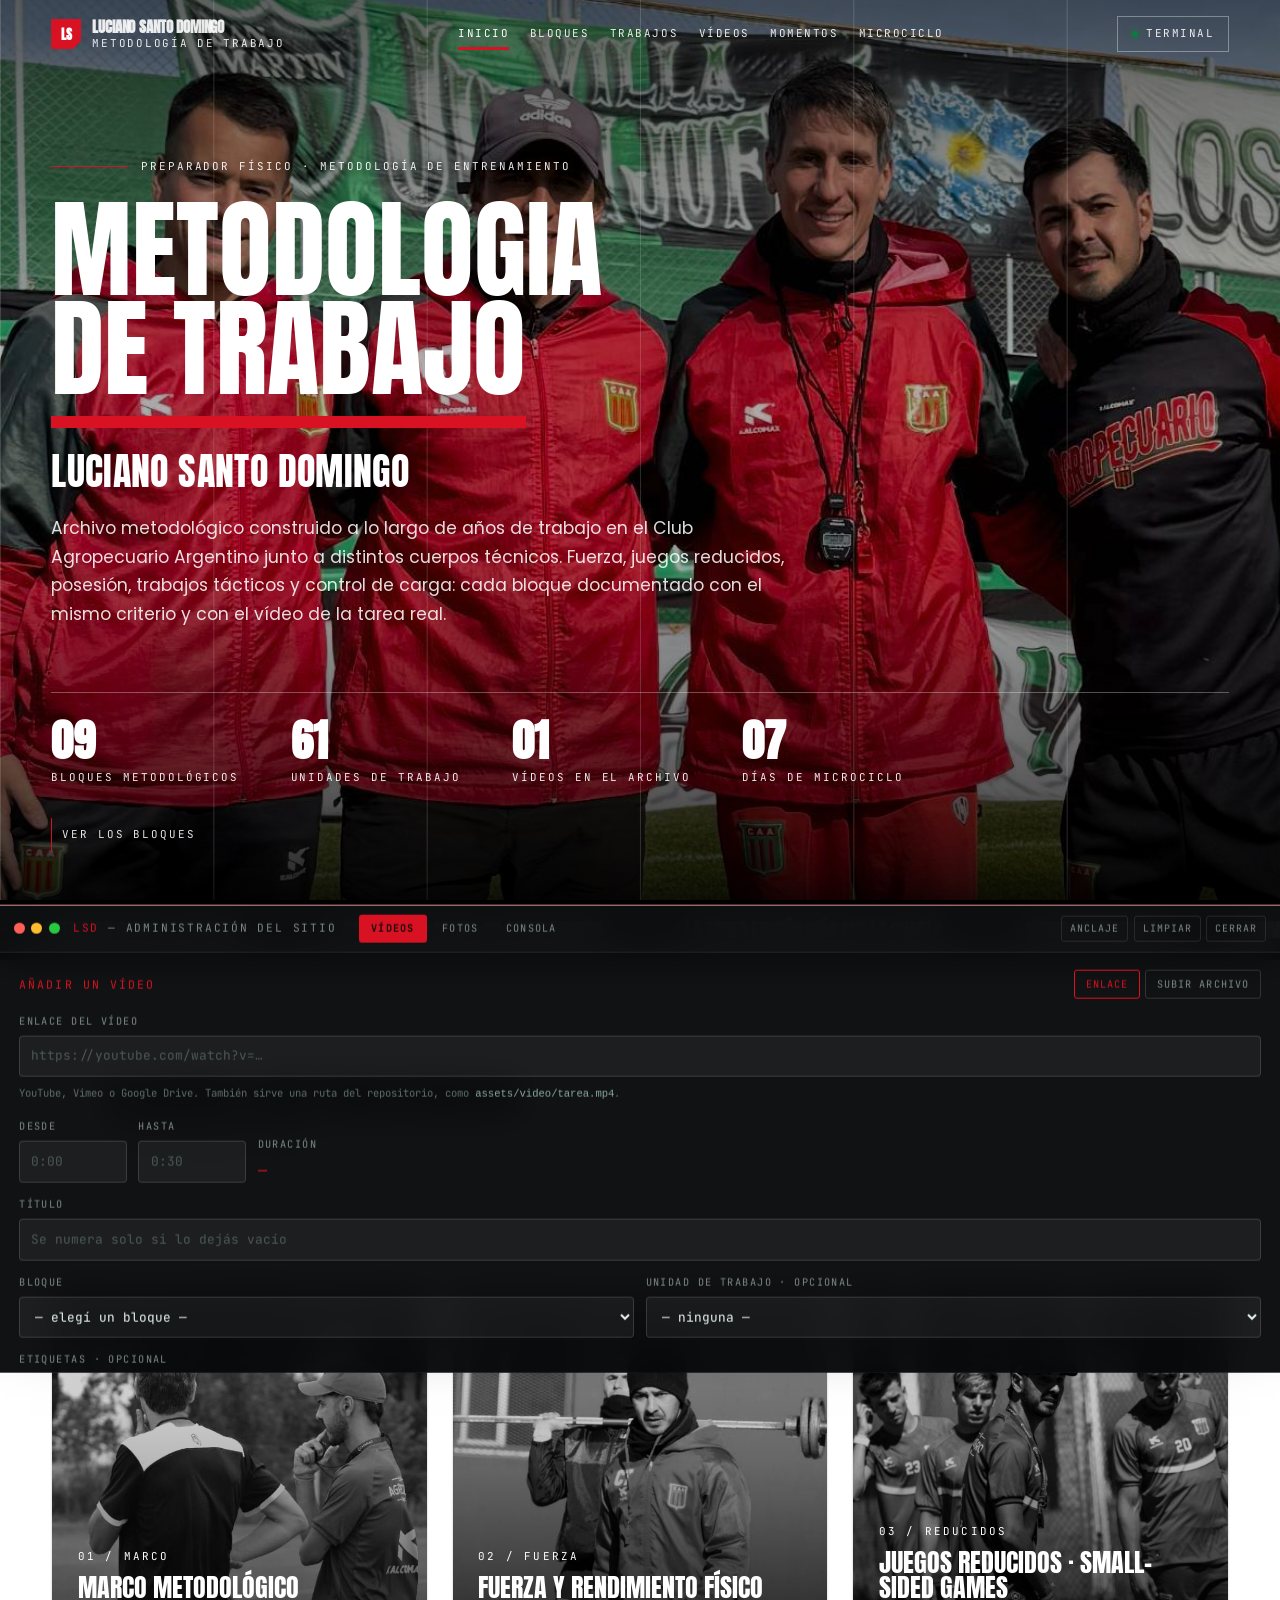
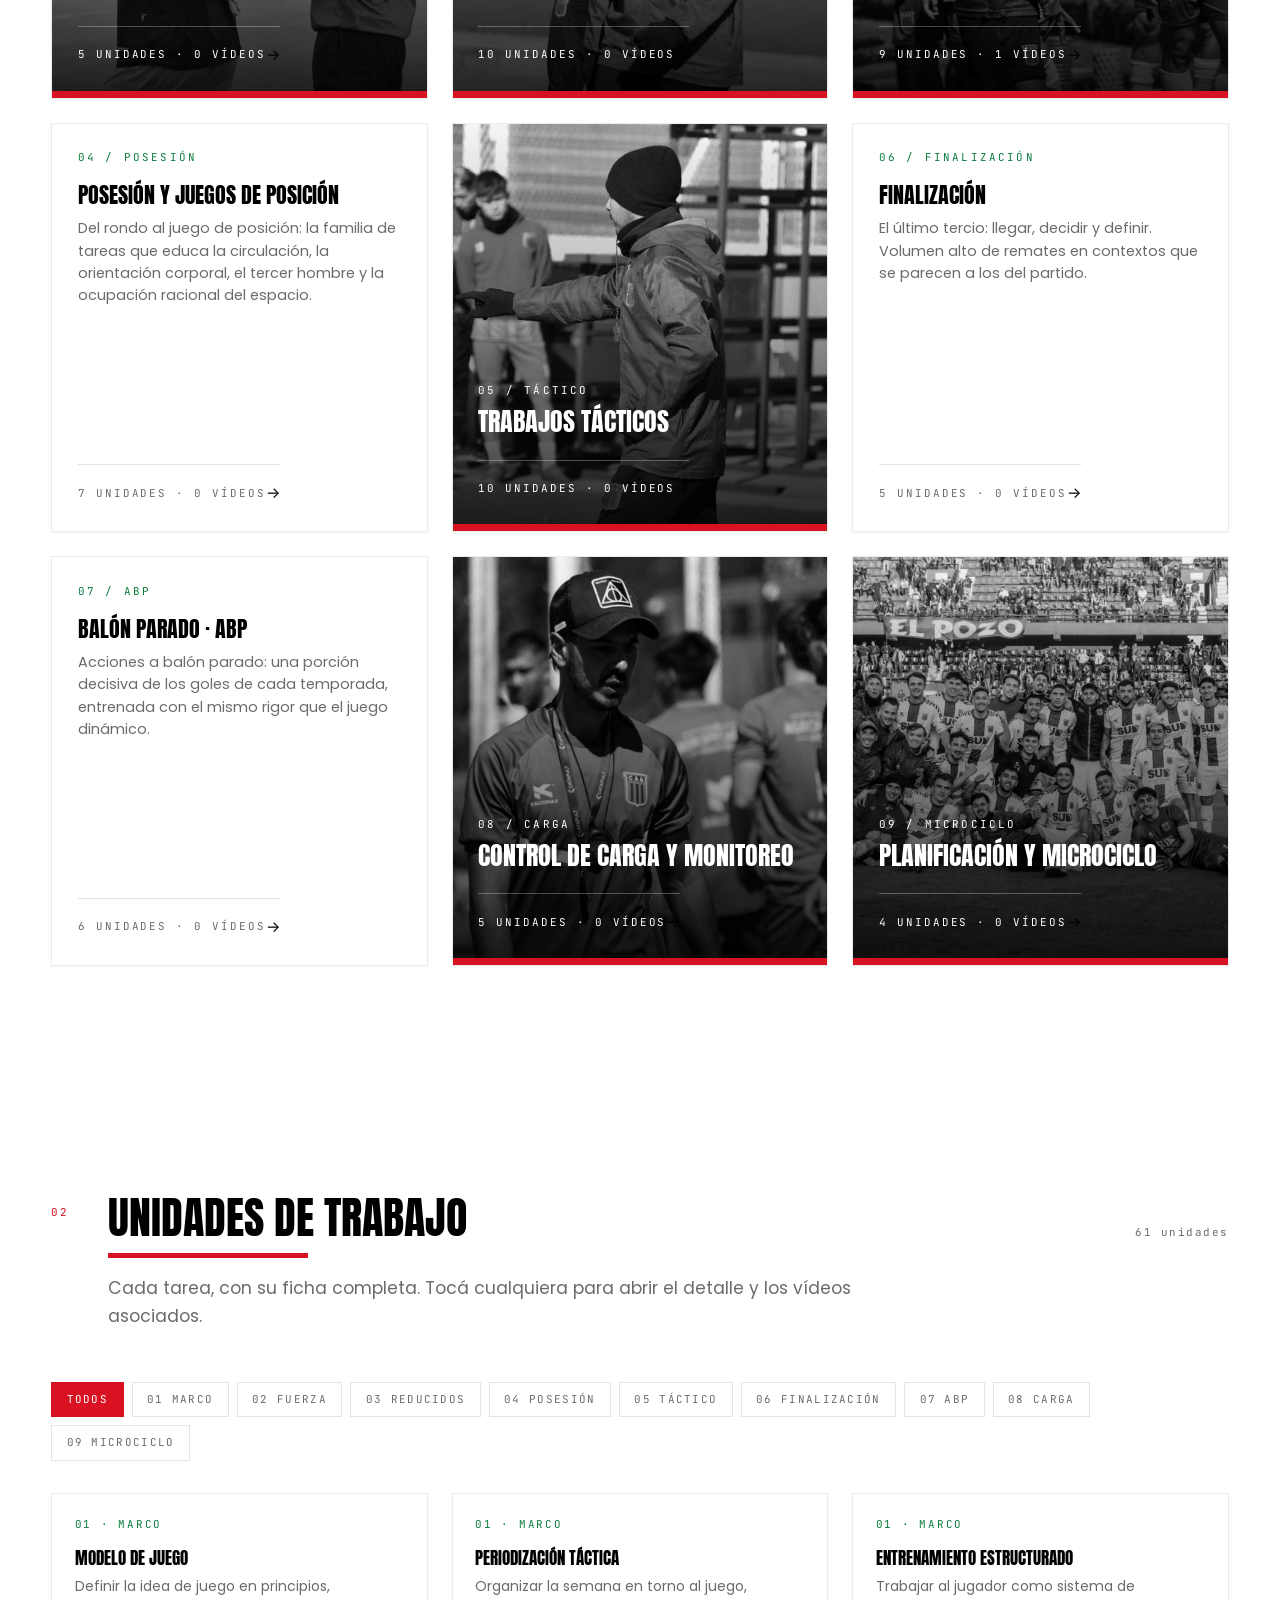
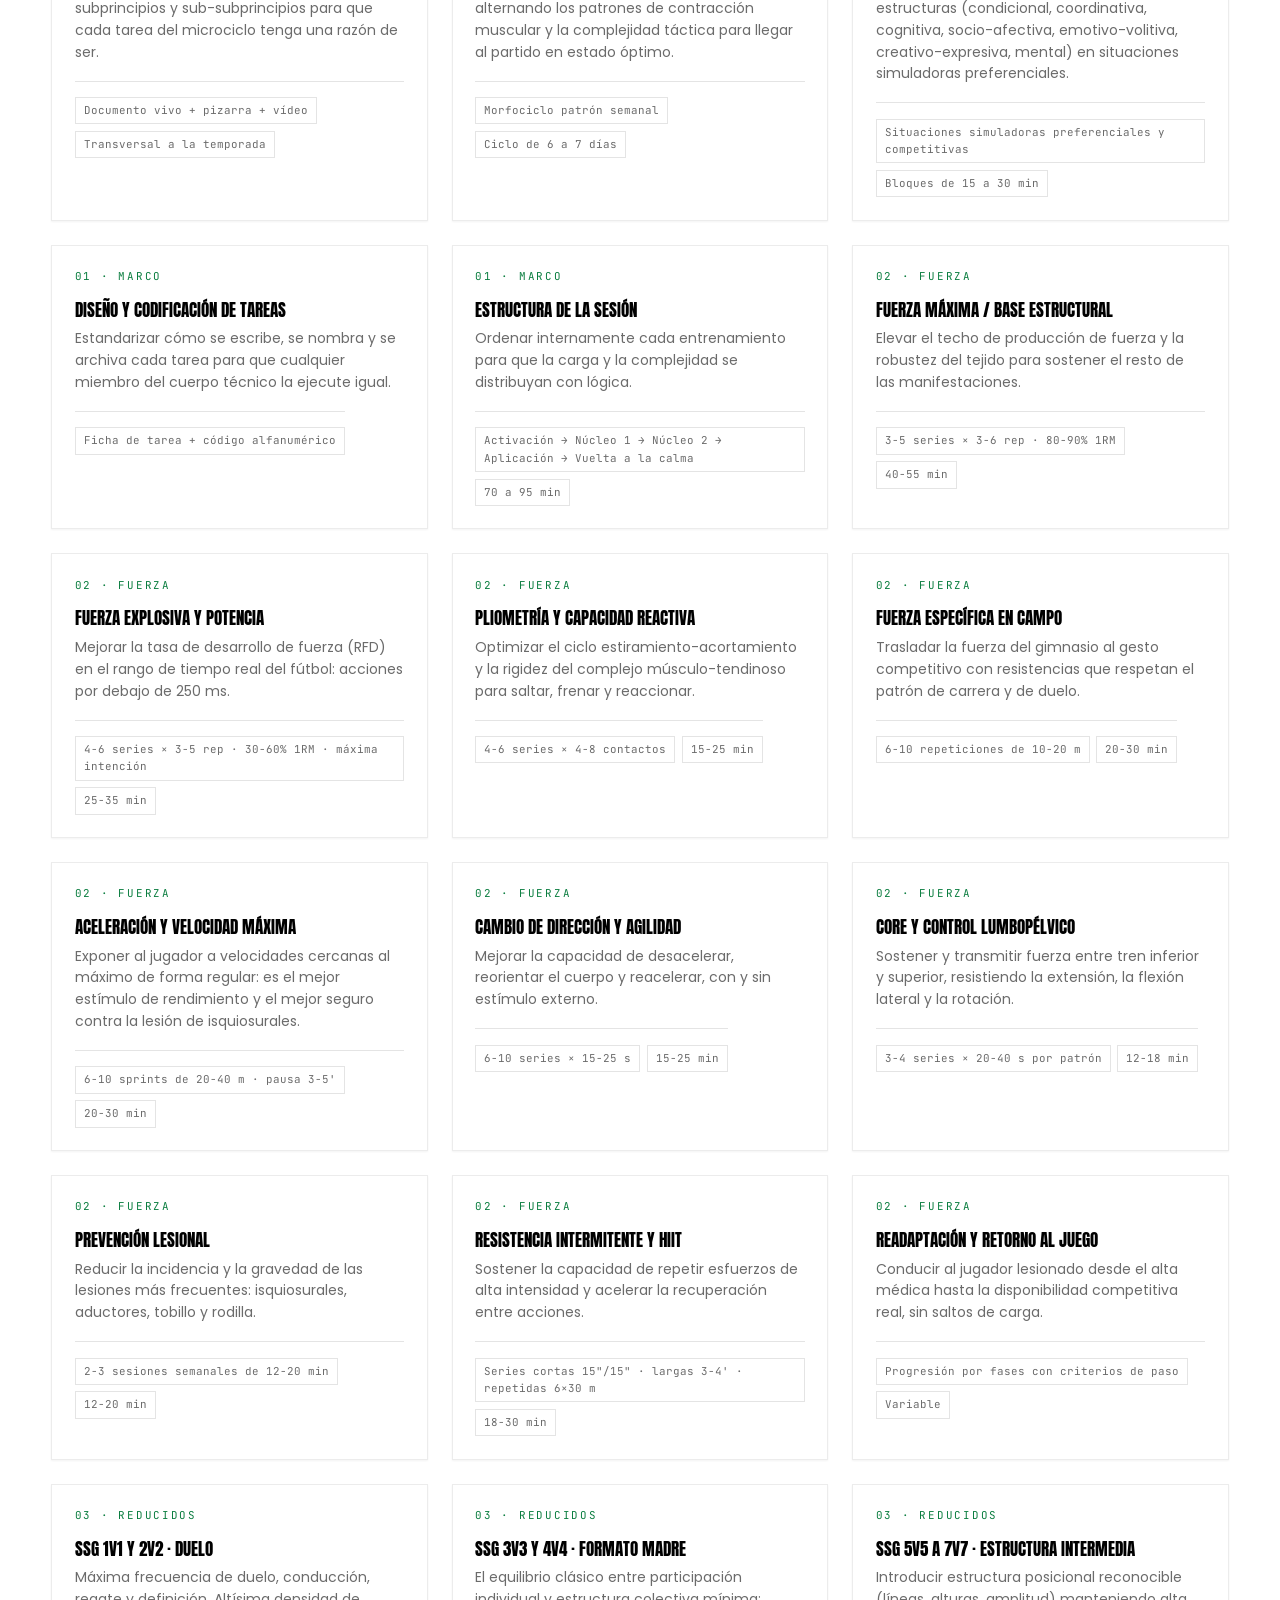
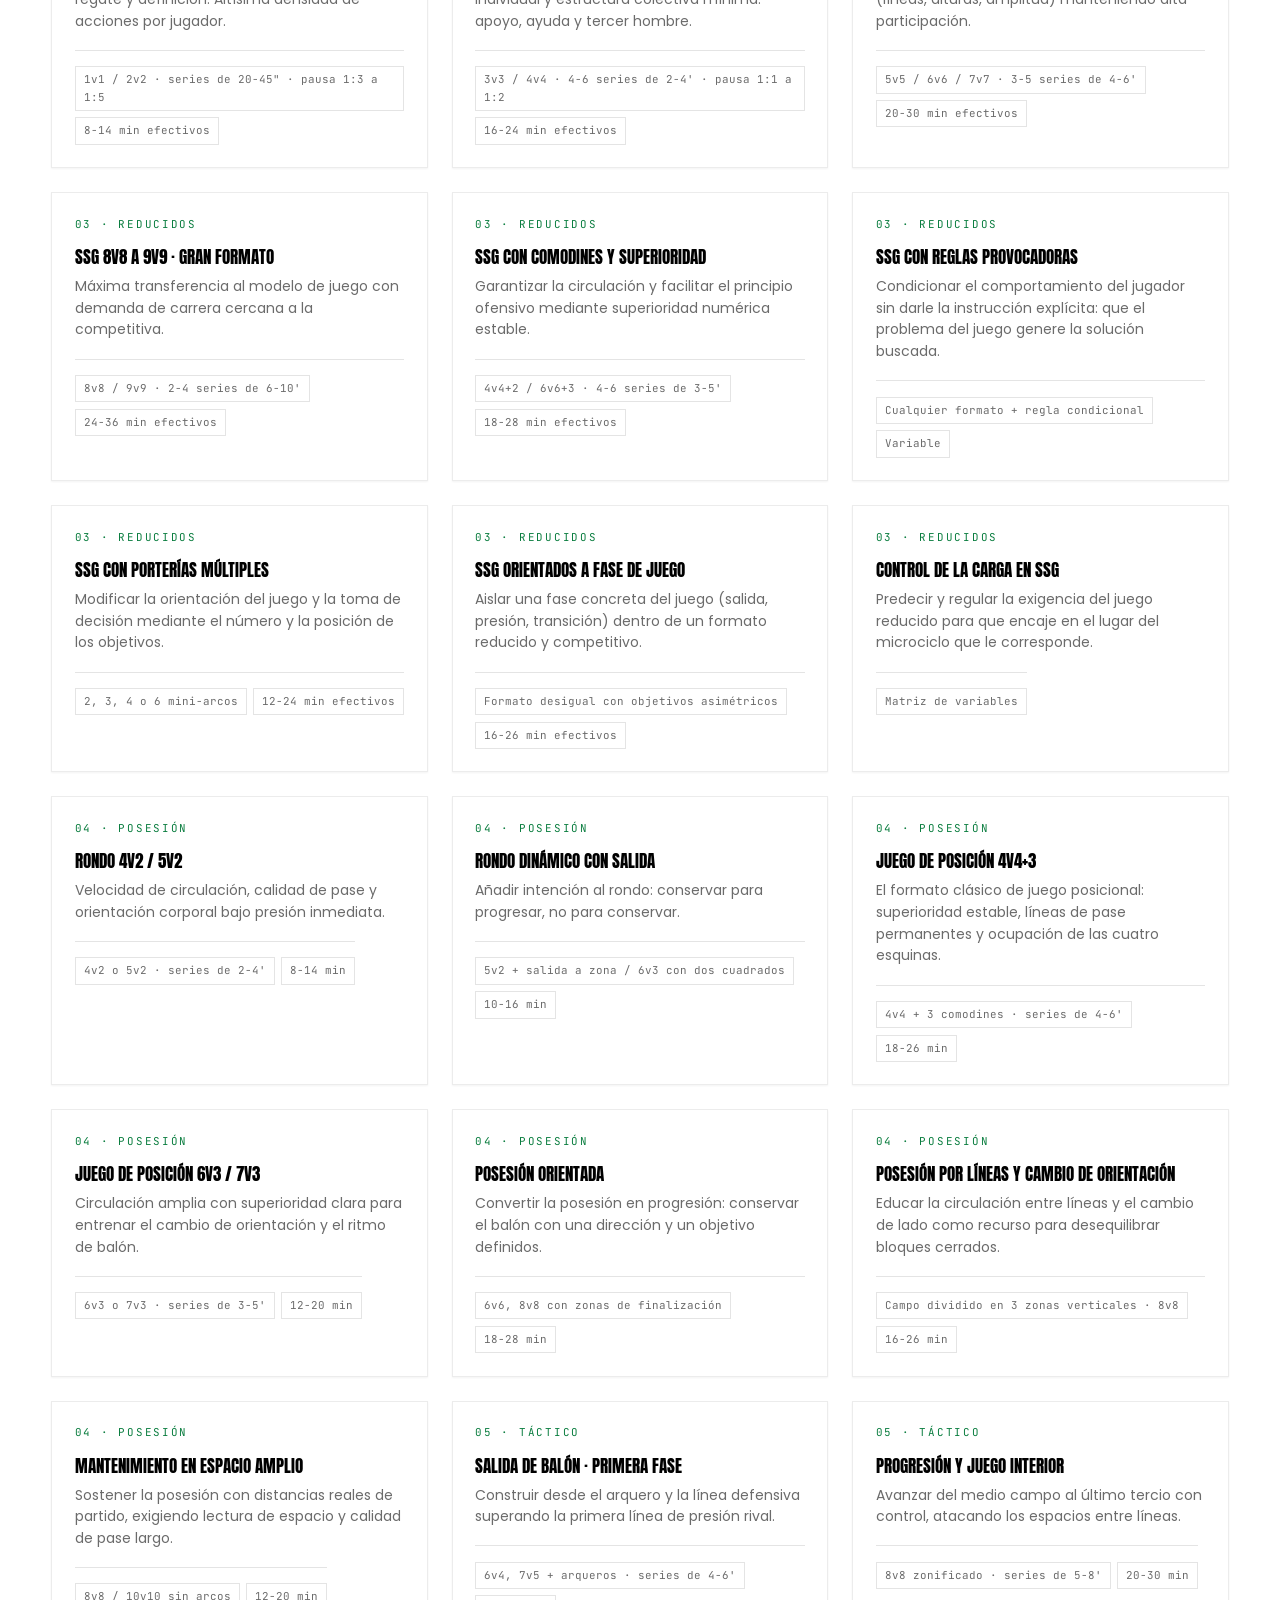
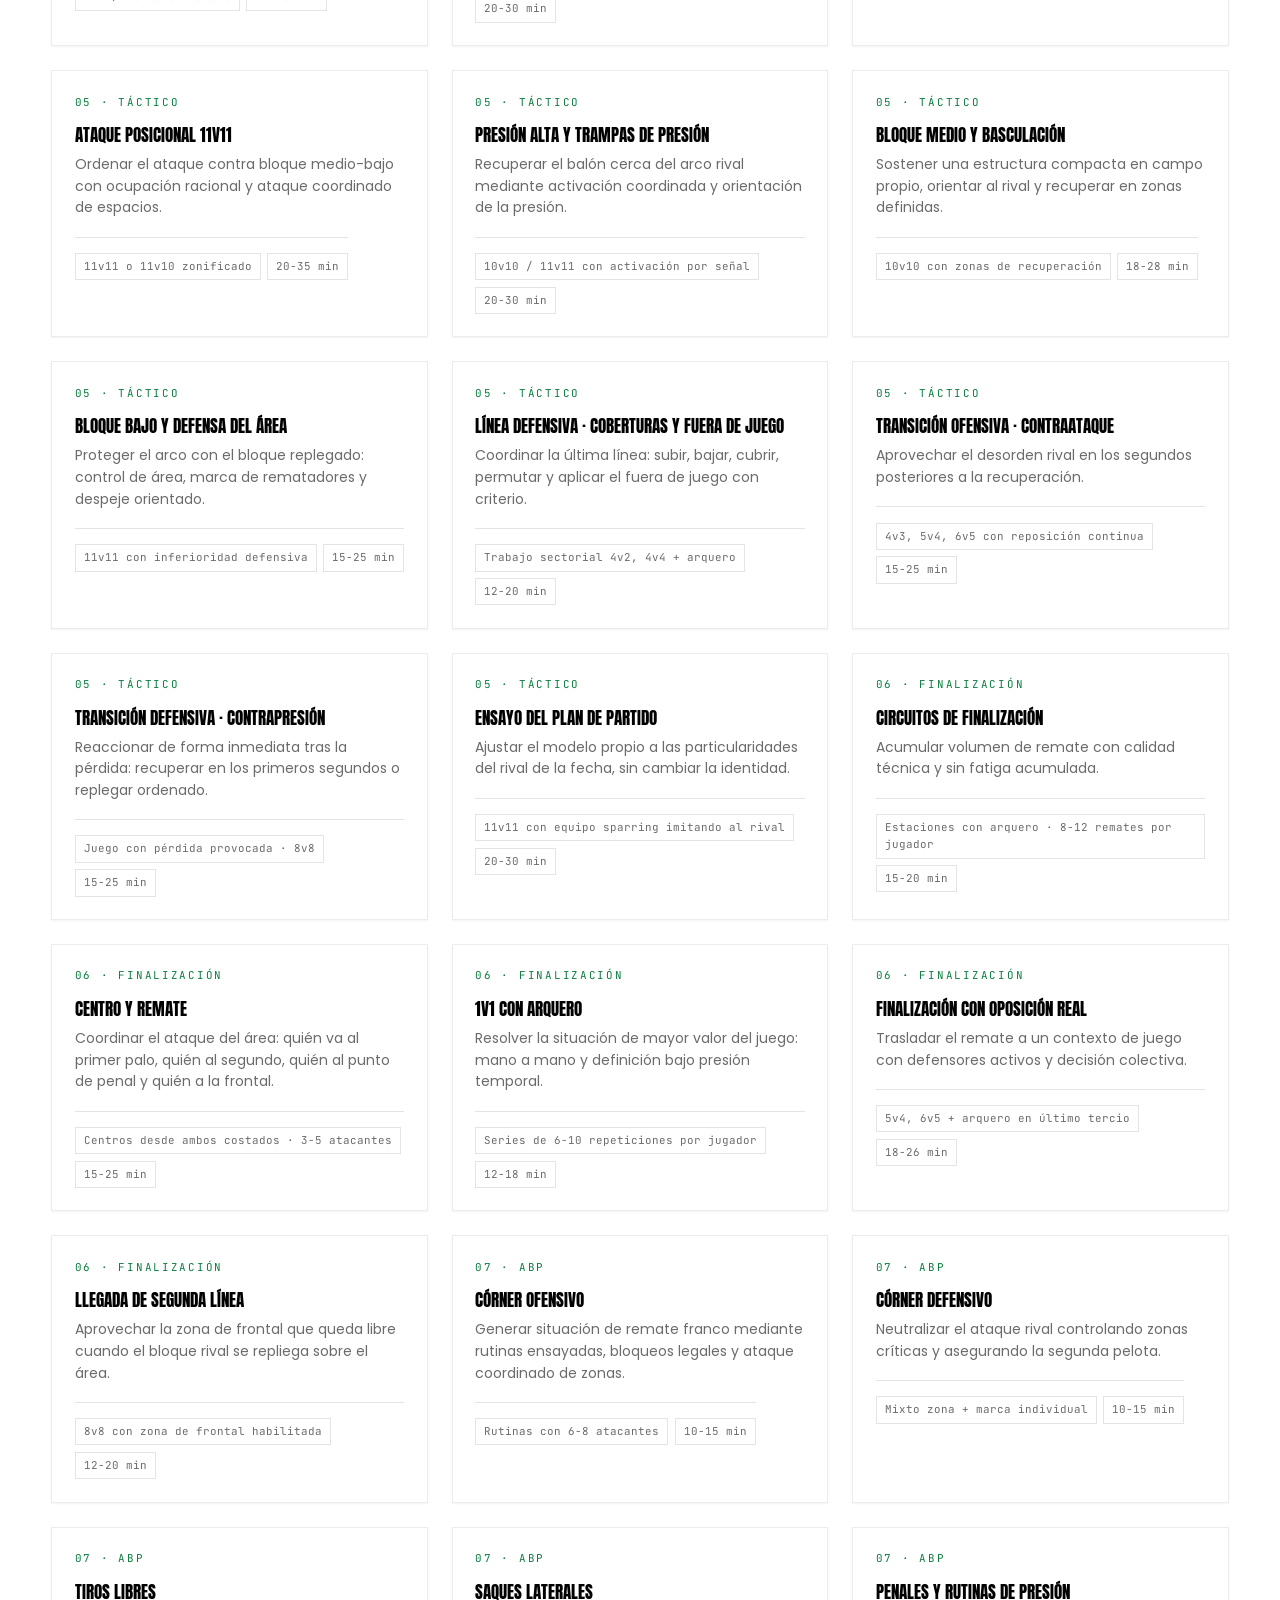
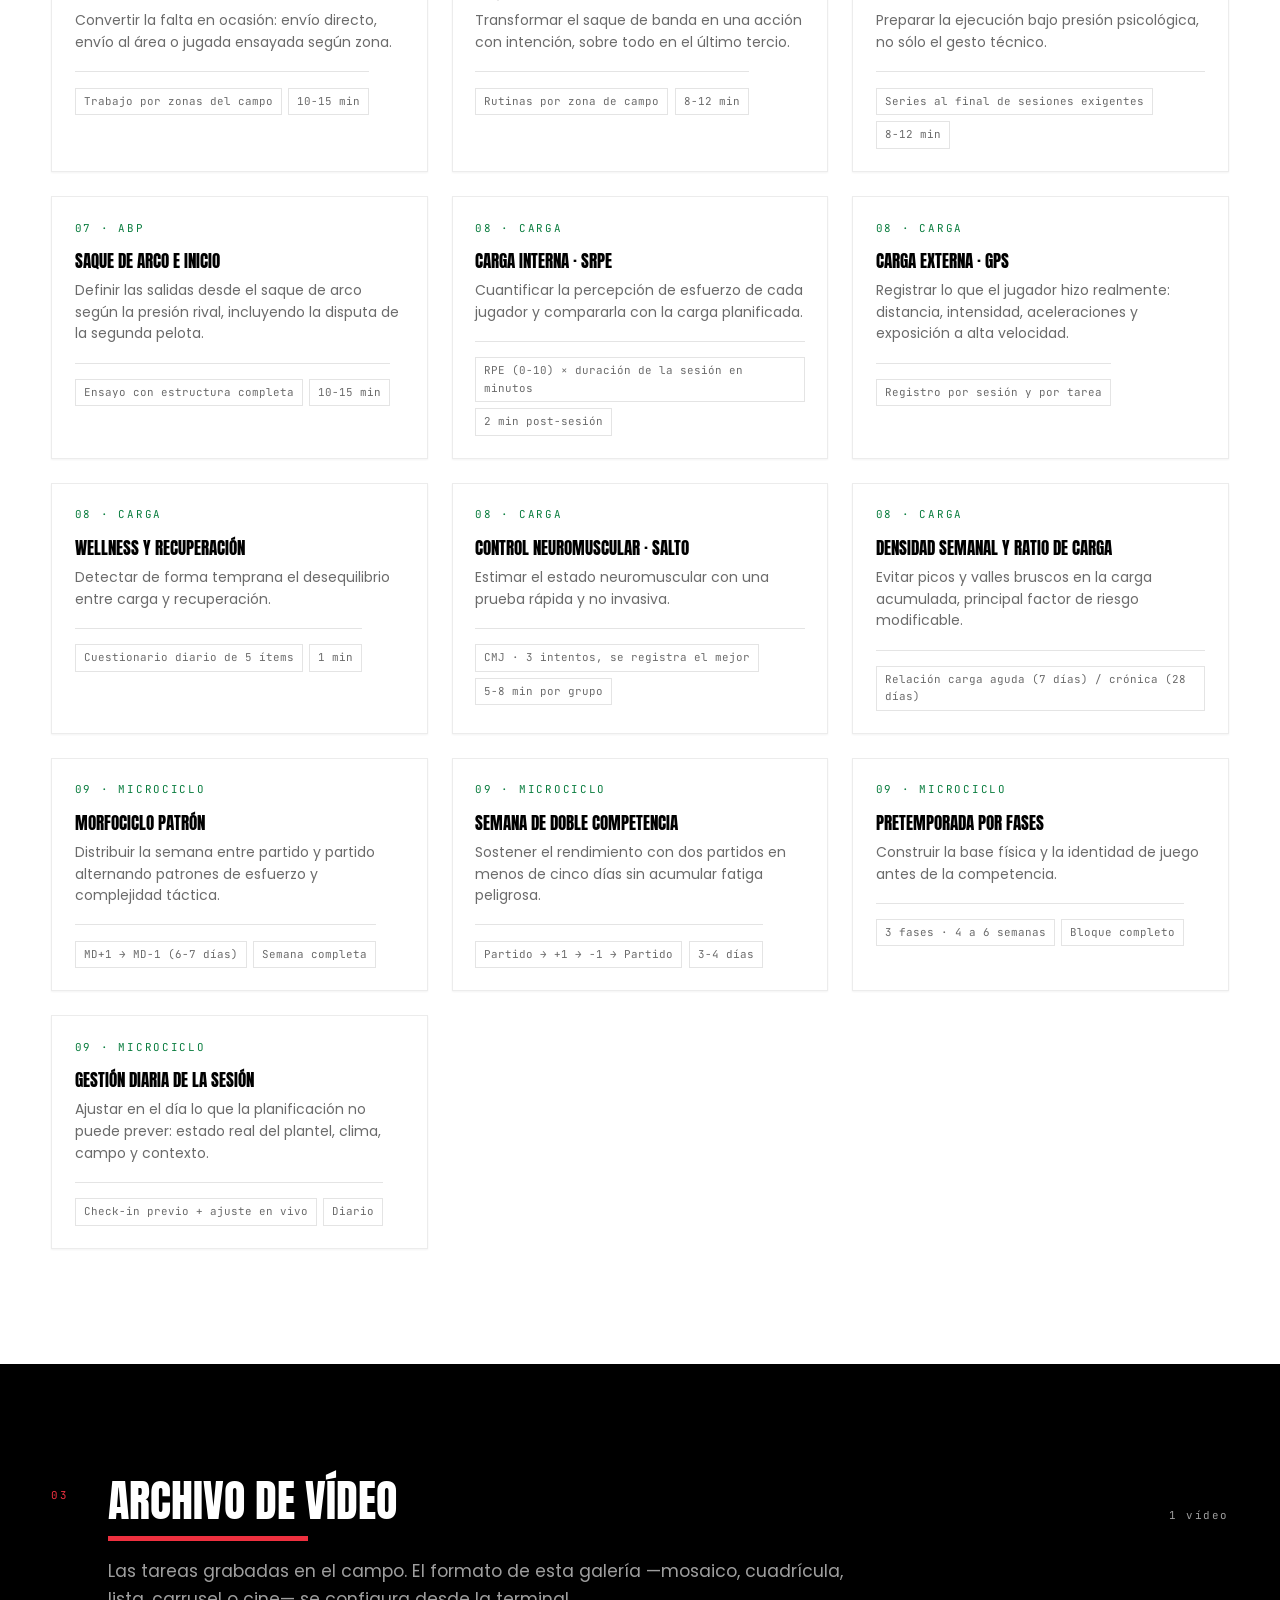
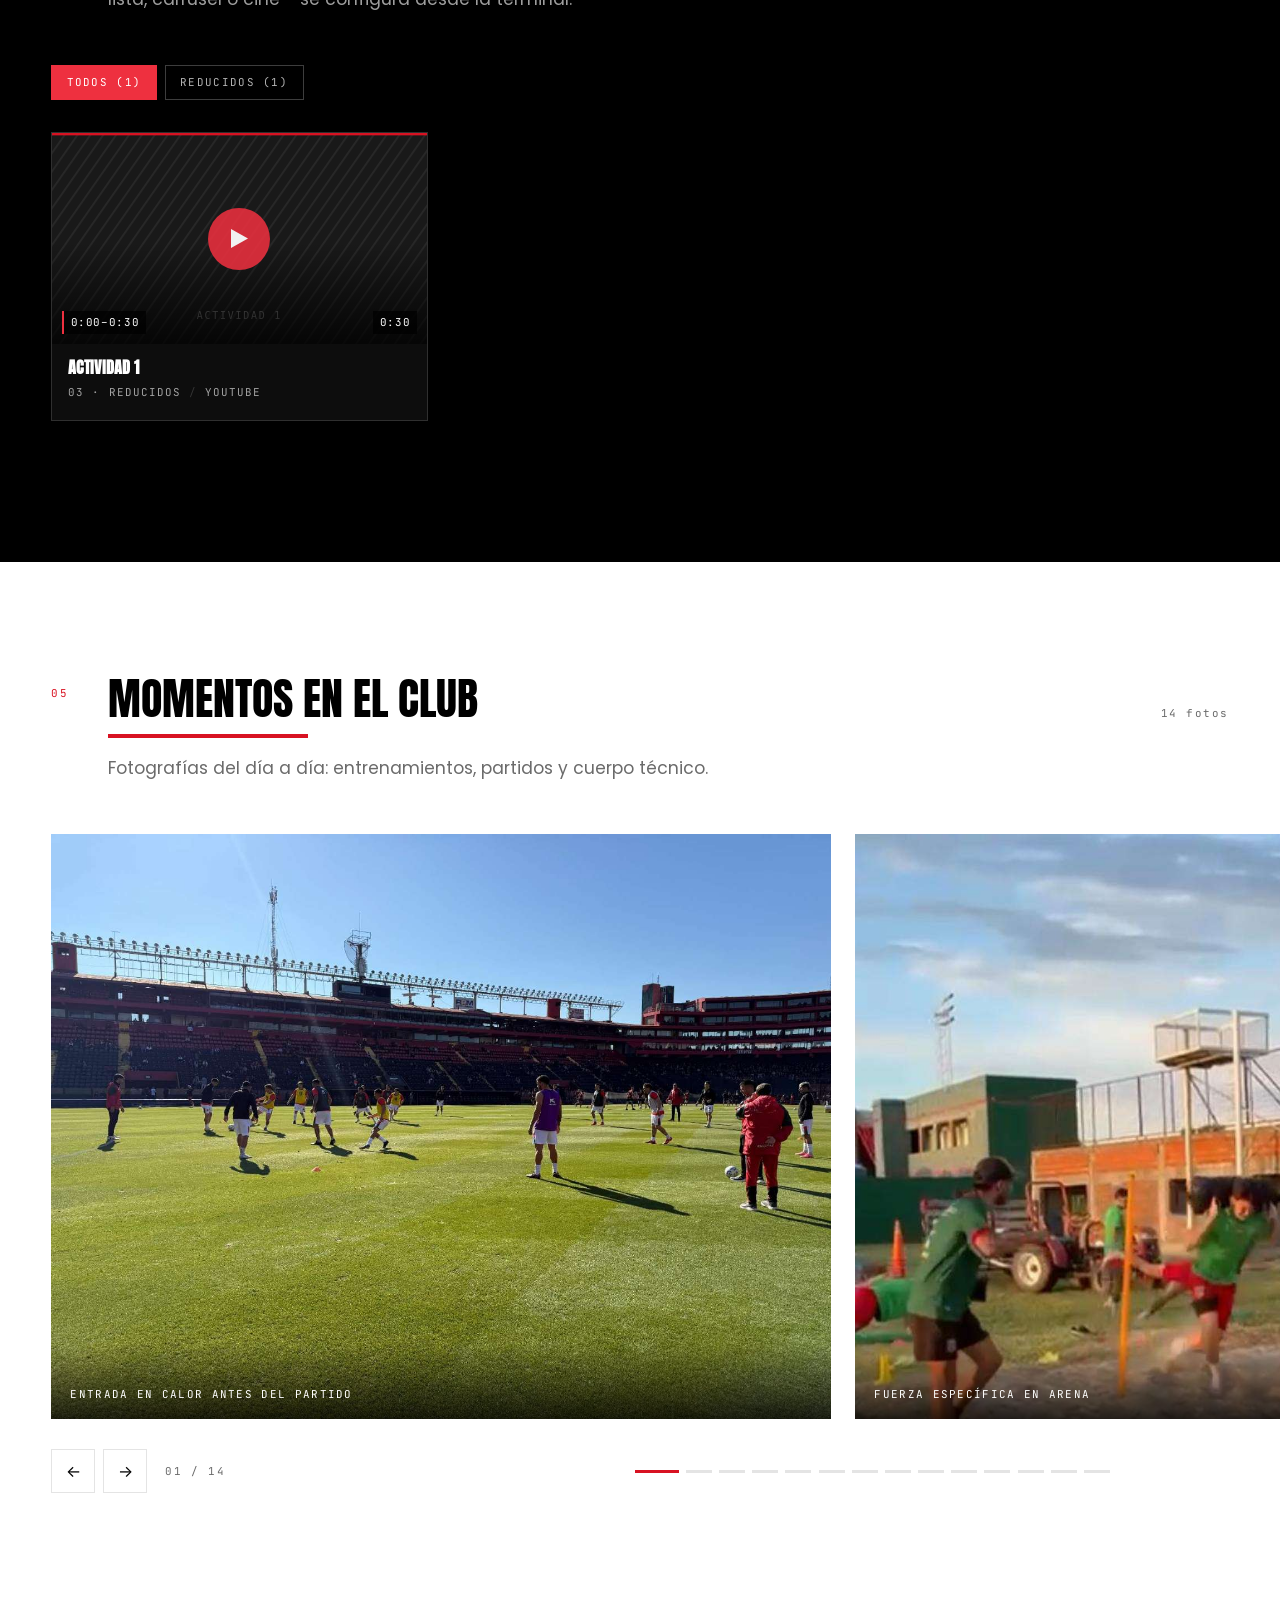
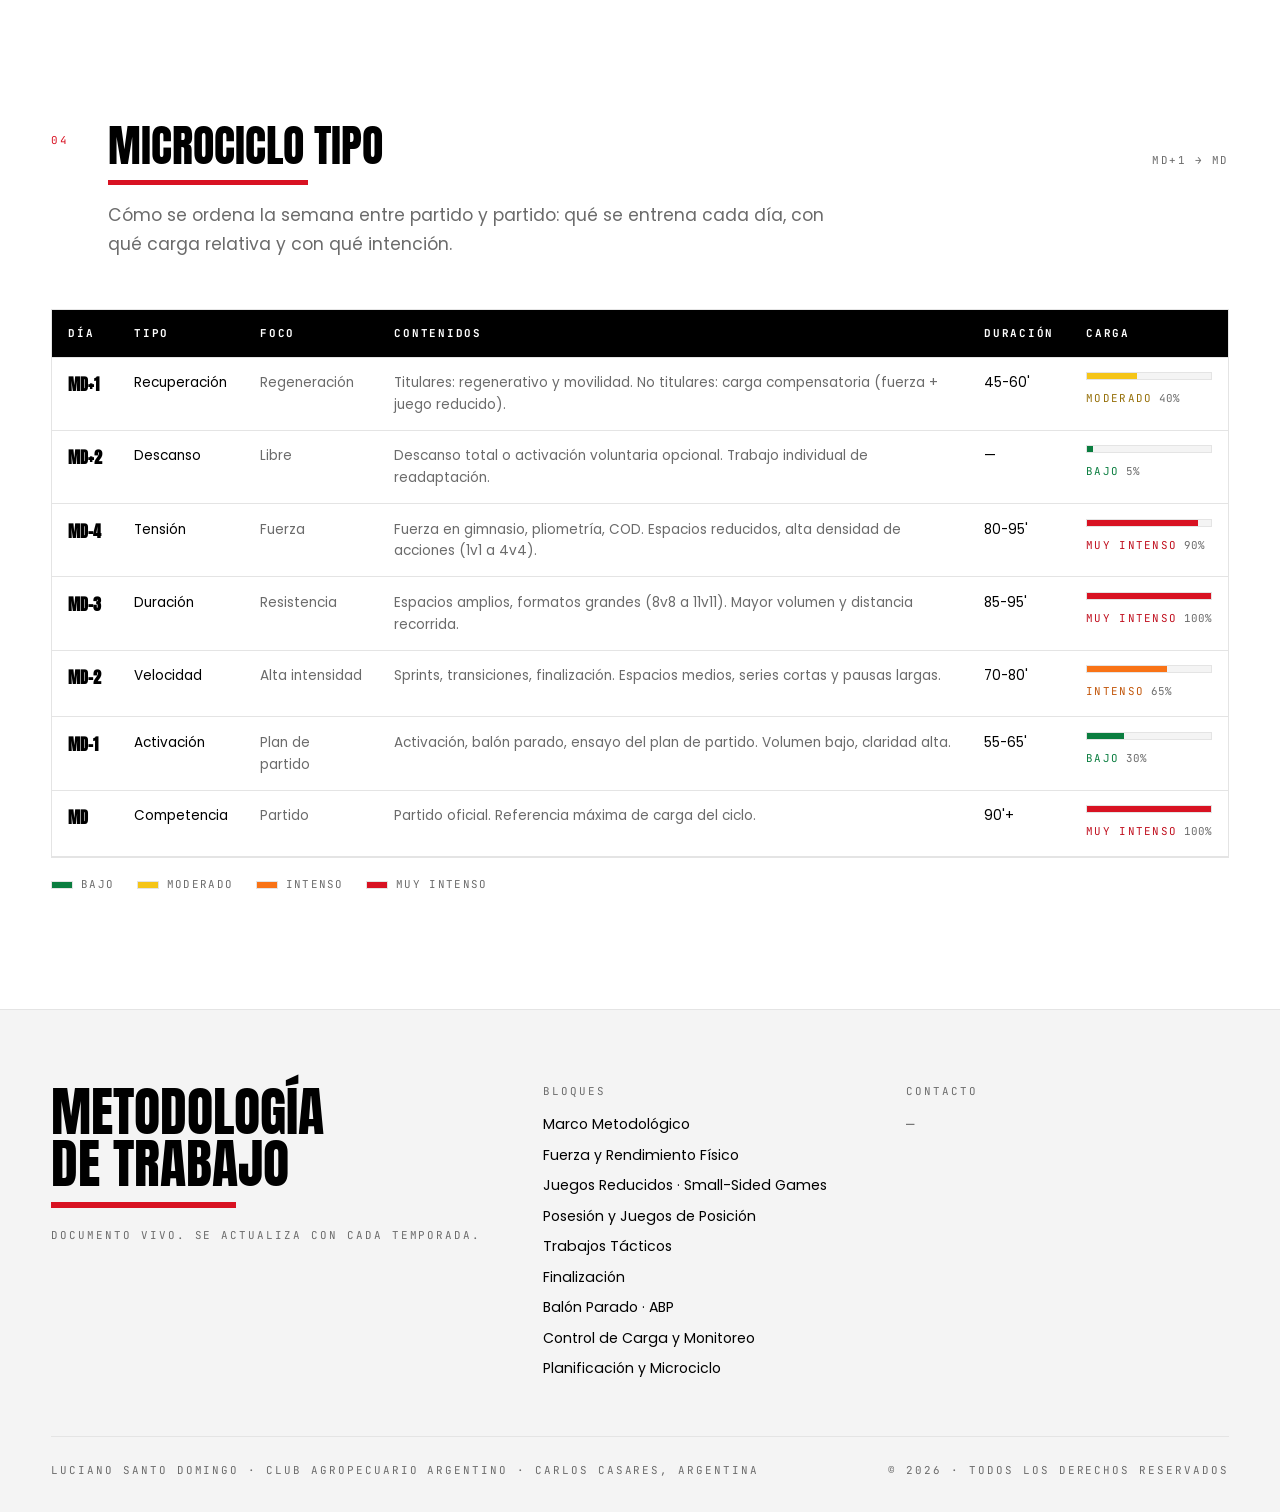
==== commit e057b57c: "Panel con formulario para cargar vídeos y fotos El autor probó la carga por comandos y la rechazó: «" ====
--- a/index.html
+++ b/index.html
@@ -239,28 +239,166 @@
 <!-- ==================== TERMINAL ==================== -->
 <button class="term-fab" id="termFab" title="Abrir terminal (tecla `)">⌘ Terminal</button>
 
-<section class="term" id="term" data-dock="bottom" aria-label="Terminal de configuración">
+<section class="term" id="term" data-dock="bottom" aria-label="Panel de administración del sitio">
   <div class="term-bar">
     <span class="term-lights" aria-hidden="true"><i></i><i></i><i></i></span>
-    <span class="term-name"><b>lsd</b>//console<span class="term-name-sub"> — configuración del sitio</span></span>
+    <span class="term-name"><b>lsd</b><span class="term-name-sub"> — administración del sitio</span></span>
+
+    <nav class="term-tabs" id="termTabs" aria-label="Secciones del panel">
+      <button class="term-tab is-active" data-tab="videos">Vídeos</button>
+      <button class="term-tab" data-tab="fotos">Fotos</button>
+      <button class="term-tab" data-tab="consola">Consola</button>
+    </nav>
+
     <span class="term-bar-actions">
       <button id="termDock" title="Cambiar posición">Anclaje</button>
-      <button id="termClear" title="Limpiar pantalla">Limpiar</button>
+      <button id="termClear" title="Limpiar la consola">Limpiar</button>
       <button id="termClose" title="Cerrar (Esc)">Cerrar</button>
     </span>
   </div>
 
-  <div class="term-out" id="termOut"></div>
-
-  <div class="term-input-row">
-    <div class="term-sug" id="termSug"></div>
-    <span class="term-prompt">lsd ❯</span>
-    <span class="term-ghost">
-      <span class="term-ghost-text" id="termGhost"></span>
-      <input class="term-input" id="termInput" type="text" autocomplete="off" autocapitalize="off"
-             autocorrect="off" spellcheck="false" placeholder="escribí `ayuda` y pulsá Enter">
-    </span>
-    <span class="term-hint">Tab autocompleta · ↑↓ historial · Esc cierra</span>
+  <!-- ============ VÍDEOS ============ -->
+  <div class="term-pane" id="paneVideos">
+   <div class="pane-scroll">
+
+    <div class="pane-head">
+      <h4>Añadir un vídeo</h4>
+      <div class="src-tabs" id="vSrcTabs">
+        <button class="is-active" data-src="enlace">Enlace</button>
+        <button data-src="archivo">Subir archivo</button>
+      </div>
+    </div>
+
+    <div class="src-pane" id="vSrcEnlace">
+      <label class="f-field">
+        <span>Enlace del vídeo</span>
+        <input id="vLink" type="text" spellcheck="false" autocomplete="off"
+               placeholder="https://youtube.com/watch?v=…">
+      </label>
+      <p class="f-note">YouTube, Vimeo o Google Drive. También sirve una ruta del repositorio,
+        como <code>assets/video/tarea.mp4</code>.</p>
+      <div class="f-detected" id="vDetect"></div>
+    </div>
+
+    <div class="src-pane hidden" id="vSrcArchivo">
+      <div class="dropzone" id="vDrop" tabindex="0" role="button">
+        <input type="file" id="vFile" accept="video/*" hidden>
+        <strong>Arrastrá el vídeo acá</strong>
+        <span>o tocá para elegirlo del dispositivo</span>
+        <span class="f-note">.mp4 o .webm · hasta 25 MB</span>
+      </div>
+      <div class="f-detected" id="vFileInfo"></div>
+      <p class="f-aviso">Un archivo subido acá se guarda <b>en este navegador</b> y se ve al
+        instante, pero no lo ven los visitantes hasta que se publique en el repositorio.
+        Un enlace de YouTube, en cambio, lo ve todo el mundo enseguida.</p>
+    </div>
+
+    <div class="f-row">
+      <label class="f-field f-sm"><span>Desde</span>
+        <input id="vFrom" type="text" inputmode="numeric" placeholder="0:00"></label>
+      <label class="f-field f-sm"><span>Hasta</span>
+        <input id="vTo" type="text" inputmode="numeric" placeholder="0:30"></label>
+      <div class="f-dur"><span>Duración</span><b id="vDur">—</b></div>
+    </div>
+
+    <label class="f-field"><span>Título</span>
+      <input id="vTitle" type="text" placeholder="Se numera solo si lo dejás vacío"></label>
+
+    <div class="f-row">
+      <label class="f-field"><span>Bloque</span><select id="vBlock"></select></label>
+      <label class="f-field"><span>Unidad de trabajo · opcional</span><select id="vWork"></select></label>
+    </div>
+
+    <label class="f-field"><span>Etiquetas · opcional</span>
+      <input id="vTags" type="text" placeholder="SSG, posesión"></label>
+
+    <div class="f-msg" id="vMsg"></div>
+
+    <div class="f-actions">
+      <button class="btn-primary" id="vSave">Añadir vídeo</button>
+      <button class="btn-ghost" id="vSaveMore">Añadir y seguir</button>
+      <button class="btn-ghost" id="vTest">Probar el corte</button>
+      <button class="btn-ghost" id="vReset">Limpiar</button>
+    </div>
+
+    <div class="f-preview hidden" id="vPreview"></div>
+
+    <div class="pane-head pane-head-list">
+      <h4>Vídeos cargados <span class="pane-count" id="vCount"></span></h4>
+      <button class="btn-ghost" id="vCopy" title="Copia el listado para pegarlo en el chat">Copiar para enviar</button>
+    </div>
+    <div class="f-list" id="vList"></div>
+
+   </div>
+  </div>
+
+  <!-- ============ FOTOS ============ -->
+  <div class="term-pane hidden" id="paneFotos">
+   <div class="pane-scroll">
+
+    <div class="pane-head">
+      <h4>Añadir una foto</h4>
+      <div class="src-tabs" id="fSrcTabs">
+        <button class="is-active" data-src="archivo">Subir archivo</button>
+        <button data-src="enlace">Enlace</button>
+      </div>
+    </div>
+
+    <div class="src-pane" id="fSrcArchivo">
+      <div class="dropzone" id="fDrop" tabindex="0" role="button">
+        <input type="file" id="fFile" accept="image/*" hidden>
+        <strong>Arrastrá la foto acá</strong>
+        <span>o tocá para elegirla del dispositivo</span>
+        <span class="f-note">.jpg o .png · hasta 8 MB</span>
+      </div>
+      <div class="f-detected" id="fFileInfo"></div>
+      <p class="f-aviso">Igual que con los vídeos: se guarda <b>en este navegador</b> y se ve al
+        instante, pero para que la vean los visitantes hay que publicarla en el repositorio.</p>
+    </div>
+
+    <div class="src-pane hidden" id="fSrcEnlace">
+      <label class="f-field">
+        <span>Enlace o ruta de la foto</span>
+        <input id="fLink" type="text" spellcheck="false" autocomplete="off"
+               placeholder="assets/img/foto.jpg"></label>
+      <div class="f-detected" id="fDetect"></div>
+    </div>
+
+    <label class="f-field"><span>¿Dónde va?</span><select id="fDest"></select></label>
+
+    <label class="f-field" id="fPieCampo"><span>Pie de foto · opcional</span>
+      <input id="fPie" type="text" placeholder="Entrada en calor antes del partido"></label>
+
+    <div class="f-msg" id="fMsg"></div>
+
+    <div class="f-actions">
+      <button class="btn-primary" id="fSave">Añadir foto</button>
+      <button class="btn-ghost" id="fReset">Limpiar</button>
+    </div>
+
+    <div class="pane-head pane-head-list">
+      <h4>Fotos del sitio <span class="pane-count" id="fCount"></span></h4>
+      <button class="btn-ghost" id="fCopy" title="Copia el listado para pegarlo en el chat">Copiar para enviar</button>
+    </div>
+    <div class="f-list" id="fList"></div>
+
+   </div>
+  </div>
+
+  <!-- ============ CONSOLA ============ -->
+  <div class="term-pane hidden" id="paneConsola">
+    <div class="term-out" id="termOut"></div>
+
+    <div class="term-input-row">
+      <div class="term-sug" id="termSug"></div>
+      <span class="term-prompt">lsd ❯</span>
+      <span class="term-ghost">
+        <span class="term-ghost-text" id="termGhost"></span>
+        <input class="term-input" id="termInput" type="text" autocomplete="off" autocapitalize="off"
+               autocorrect="off" spellcheck="false" placeholder="escribí `ayuda` y pulsá Enter">
+      </span>
+      <span class="term-hint">Tab autocompleta · ↑↓ historial · Esc cierra</span>
+    </div>
   </div>
 
   <div class="term-lock" id="termLock">
@@ -275,10 +413,12 @@
 <script src="data/methodology.js"></script>
 <script src="data/config.js"></script>
 <script src="assets/js/store.js"></script>
+<script src="assets/js/filestore.js"></script>
 <script src="assets/js/media.js"></script>
 <script src="assets/js/render.js"></script>
 <script src="assets/js/terminal.js"></script>
 <script src="assets/js/commands.js"></script>
+<script src="assets/js/mediapanel.js"></script>
 <script src="assets/js/app.js"></script>
 </body>
 </html>
--- a/assets/css/site.css
+++ b/assets/css/site.css
@@ -111,7 +111,10 @@
   background: linear-gradient(180deg, rgba(0,0,0,.62) 0%, rgba(0,0,0,.30) 38%, rgba(0,0,0,.32) 62%, rgba(0,0,0,.80) 100%);
 }
 .hero-media img, .hero-media video {
-  width: 100%; height: 100%; object-fit: cover; object-position: center;
+  width: 100%; height: 100%; object-fit: cover;
+  /* En una portada apaisada, una foto vertical se recorta mucho: el foco
+     decide qué franja se ve. 0% = arriba del todo, 100% = abajo. */
+  object-position: center var(--hero-focus, 50%);
 }
 /* Los reproductores embebidos se recortan para cubrir toda la portada */
 .hero-media iframe {
--- a/assets/css/terminal.css
+++ b/assets/css/terminal.css
@@ -161,3 +161,171 @@
   .term[data-dock="float"] { left: .6rem; right: .6rem; width: auto; bottom: .6rem; }
   .term-hint { display: none; }
 }
+
+/* =============================================================
+   PANEL DE ADMINISTRACIÓN — pestañas y formularios
+   ============================================================= */
+
+/* --- Pestañas de la barra --- */
+.term-tabs { display: flex; gap: .2rem; margin-left: .6rem; flex: 0 0 auto; }
+.term-tab {
+  font-size: .64rem; letter-spacing: .12em; text-transform: uppercase;
+  color: #7d8c84; padding: .3rem .7rem; border-radius: 3px;
+  border: 1px solid transparent; white-space: nowrap;
+  transition: color .2s var(--ease), background-color .2s var(--ease);
+}
+.term-tab:hover { color: #cfe3d8; }
+.term-tab.is-active { color: var(--term-bg); background: var(--accent); font-weight: 600; }
+
+/* --- Paneles --- */
+.term-pane { flex: 1 1 auto; display: flex; flex-direction: column; min-height: 0; }
+.term-pane.hidden { display: none !important; }
+.pane-scroll { flex: 1 1 auto; overflow-y: auto; padding: 1.1rem 1.2rem 2rem; }
+.pane-scroll::-webkit-scrollbar { width: 8px; }
+.pane-scroll::-webkit-scrollbar-thumb { background: rgba(255,255,255,.14); }
+
+.pane-head {
+  display: flex; align-items: center; justify-content: space-between;
+  gap: 1rem; flex-wrap: wrap; margin-bottom: .9rem;
+}
+.pane-head h4 {
+  font-family: var(--font-mono); font-size: .72rem; font-weight: 400;
+  letter-spacing: .18em; text-transform: uppercase; color: var(--accent);
+}
+.pane-head-list { margin-top: 2rem; padding-top: 1.2rem; border-top: 1px solid rgba(255,255,255,.1); }
+.pane-count { color: #6d7d75; letter-spacing: .1em; }
+
+/* --- Origen: enlace o archivo --- */
+.src-tabs { display: flex; gap: .3rem; }
+.src-tabs button {
+  font-size: .64rem; letter-spacing: .1em; text-transform: uppercase;
+  color: #7d8c84; padding: .34rem .7rem; border: 1px solid rgba(255,255,255,.14);
+  border-radius: 3px; transition: all .2s var(--ease);
+}
+.src-tabs button:hover { color: #cfe3d8; border-color: rgba(255,255,255,.3); }
+.src-tabs button.is-active { color: var(--accent); border-color: var(--accent); }
+.src-pane { margin-bottom: 1rem; }
+.src-pane.hidden { display: none; }
+
+/* --- Campos --- */
+.f-field { display: flex; flex-direction: column; gap: .35rem; margin-bottom: .9rem; flex: 1 1 200px; }
+.f-field > span {
+  font-size: .64rem; letter-spacing: .14em; text-transform: uppercase; color: #7d8c84;
+}
+.f-field input, .f-field select {
+  width: 100%; padding: .6rem .7rem; border-radius: 4px;
+  background: rgba(255,255,255,.05); border: 1px solid rgba(255,255,255,.14);
+  color: #eaf7f0; font-family: var(--font-mono); font-size: .8rem;
+}
+.f-field select { cursor: pointer; }
+.f-field select option { background: #10161a; color: #eaf7f0; }
+.f-field input:focus, .f-field select:focus { outline: none; border-color: var(--accent); }
+.f-field input::placeholder { color: #4c5a53; }
+.f-field.f-sm { flex: 0 0 108px; }
+
+.f-row { display: flex; gap: .7rem; flex-wrap: wrap; align-items: flex-end; }
+.f-dur {
+  display: flex; flex-direction: column; gap: .35rem; margin-bottom: .9rem;
+  font-size: .64rem; letter-spacing: .14em; text-transform: uppercase; color: #7d8c84;
+}
+.f-dur b { font-family: var(--font-mono); font-size: .95rem; color: var(--accent); font-weight: 400; }
+.f-dur.is-largo b { color: #ffcf5c; }
+
+.f-note { font-size: .66rem; line-height: 1.6; color: #5f6f66; margin-top: -.4rem; }
+.f-note code { color: #8ba99b; }
+.f-aviso {
+  font-size: .68rem; line-height: 1.7; color: #9fb3a8; margin-top: .8rem;
+  border-left: 2px solid var(--accent); padding: .1rem 0 .1rem .8rem;
+}
+.f-aviso b { color: #eaf7f0; font-weight: 600; }
+
+/* --- Zona de arrastre --- */
+.dropzone {
+  display: flex; flex-direction: column; align-items: center; gap: .3rem;
+  padding: 1.8rem 1rem; text-align: center; cursor: pointer;
+  border: 1.5px dashed rgba(255,255,255,.24); border-radius: 6px;
+  background: rgba(255,255,255,.02); transition: all .25s var(--ease);
+}
+.dropzone:hover, .dropzone:focus-visible { border-color: var(--accent); background: rgba(216,255,62,.05); }
+.dropzone.is-over { border-color: var(--accent); background: rgba(216,255,62,.1); }
+.dropzone strong { font-size: .82rem; color: #eaf7f0; font-weight: 600; }
+.dropzone span { font-size: .7rem; color: #7d8c84; }
+.dropzone .f-note { margin-top: .3rem; }
+
+/* --- Detección --- */
+.f-detected { display: none; gap: .8rem; align-items: center; margin-top: .8rem; }
+.f-detected.is-on { display: flex; }
+.f-detected img, .f-detected video {
+  width: 92px; height: 62px; object-fit: cover; border-radius: 4px; flex: 0 0 auto;
+  background: #10161a; border: 1px solid rgba(255,255,255,.12);
+}
+.f-detected .d-txt { font-size: .7rem; line-height: 1.6; color: #9fb3a8; min-width: 0; }
+.f-detected .d-txt b { color: var(--accent); font-weight: 400; }
+.f-detected .d-txt em { font-style: normal; color: #eaf7f0; word-break: break-all; }
+
+/* --- Mensajes --- */
+.f-msg { display: none; font-size: .72rem; line-height: 1.6; padding: .6rem .8rem; border-radius: 4px; margin-bottom: .8rem; }
+.f-msg.is-err { display: block; background: rgba(255,107,92,.12); color: #ff9d92; border-left: 2px solid #ff6b5c; }
+.f-msg.is-ok  { display: block; background: rgba(78,224,138,.1); color: #7fe3a8; border-left: 2px solid #4ee08a; }
+.f-msg.is-warn{ display: block; background: rgba(255,207,92,.1); color: #ffd98a; border-left: 2px solid #ffcf5c; }
+
+/* --- Botones --- */
+.f-actions { display: flex; gap: .5rem; flex-wrap: wrap; margin-top: .3rem; }
+.btn-primary, .btn-ghost {
+  font-family: var(--font-mono); font-size: .68rem; letter-spacing: .12em;
+  text-transform: uppercase; padding: .6rem 1rem; border-radius: 4px;
+  transition: all .2s var(--ease); white-space: nowrap;
+}
+.btn-primary { background: var(--accent); color: var(--term-bg); font-weight: 600; }
+.btn-primary:hover { filter: brightness(1.12); }
+.btn-primary[disabled] { opacity: .4; cursor: not-allowed; filter: none; }
+.btn-ghost { border: 1px solid rgba(255,255,255,.16); color: #9fb3a8; }
+.btn-ghost:hover { border-color: var(--accent); color: var(--accent); }
+
+/* --- Vista previa del corte --- */
+.f-preview { margin-top: 1rem; }
+.f-preview.hidden { display: none; }
+.f-preview iframe, .f-preview video {
+  width: 100%; max-width: 520px; aspect-ratio: 16/9; border: 0;
+  border-radius: 6px; background: #000;
+}
+
+/* --- Listado --- */
+.f-list { display: flex; flex-direction: column; gap: .5rem; }
+.f-item {
+  display: flex; gap: .8rem; align-items: center; padding: .6rem;
+  border: 1px solid rgba(255,255,255,.1); border-radius: 5px;
+  background: rgba(255,255,255,.02);
+}
+.f-item img, .f-item .f-ph {
+  width: 78px; height: 52px; object-fit: cover; border-radius: 3px; flex: 0 0 auto;
+  background: #10161a; border: 1px solid rgba(255,255,255,.1);
+}
+.f-item .f-ph { display: grid; place-items: center; font-size: .6rem; color: #4c5a53; }
+.f-item .f-body { flex: 1 1 auto; min-width: 0; }
+.f-item .f-t { font-size: .78rem; color: #eaf7f0; margin-bottom: .2rem; word-break: break-word; }
+.f-item .f-d { font-size: .64rem; letter-spacing: .06em; color: #6d7d75; }
+.f-item .f-acts { display: flex; gap: .3rem; flex: 0 0 auto; }
+.f-item .f-acts button {
+  font-size: .6rem; letter-spacing: .08em; text-transform: uppercase; color: #7d8c84;
+  border: 1px solid rgba(255,255,255,.14); padding: .3rem .5rem; border-radius: 3px;
+}
+.f-item .f-acts button:hover { color: var(--accent); border-color: var(--accent); }
+.f-item .f-acts button.f-del:hover { color: #ff6b5c; border-color: #ff6b5c; }
+.f-item.is-pendiente { border-color: rgba(255,207,92,.4); }
+.f-pend {
+  font-size: .58rem; letter-spacing: .1em; text-transform: uppercase;
+  color: #ffcf5c; border: 1px solid rgba(255,207,92,.45);
+  padding: .1rem .35rem; border-radius: 3px; margin-left: .4rem; white-space: nowrap;
+}
+.f-vacio { font-size: .72rem; color: #5f6f66; line-height: 1.8; padding: 1rem 0; }
+
+@media (max-width: 720px) {
+  .term-name-sub { display: none; }
+  .term-tabs { margin-left: .3rem; }
+  .term-tab { padding: .3rem .5rem; font-size: .6rem; }
+  .pane-scroll { padding: .9rem .9rem 2rem; }
+  .f-field.f-sm { flex: 1 1 90px; }
+  .f-item { flex-wrap: wrap; }
+  .f-item .f-acts { width: 100%; justify-content: flex-end; }
+}
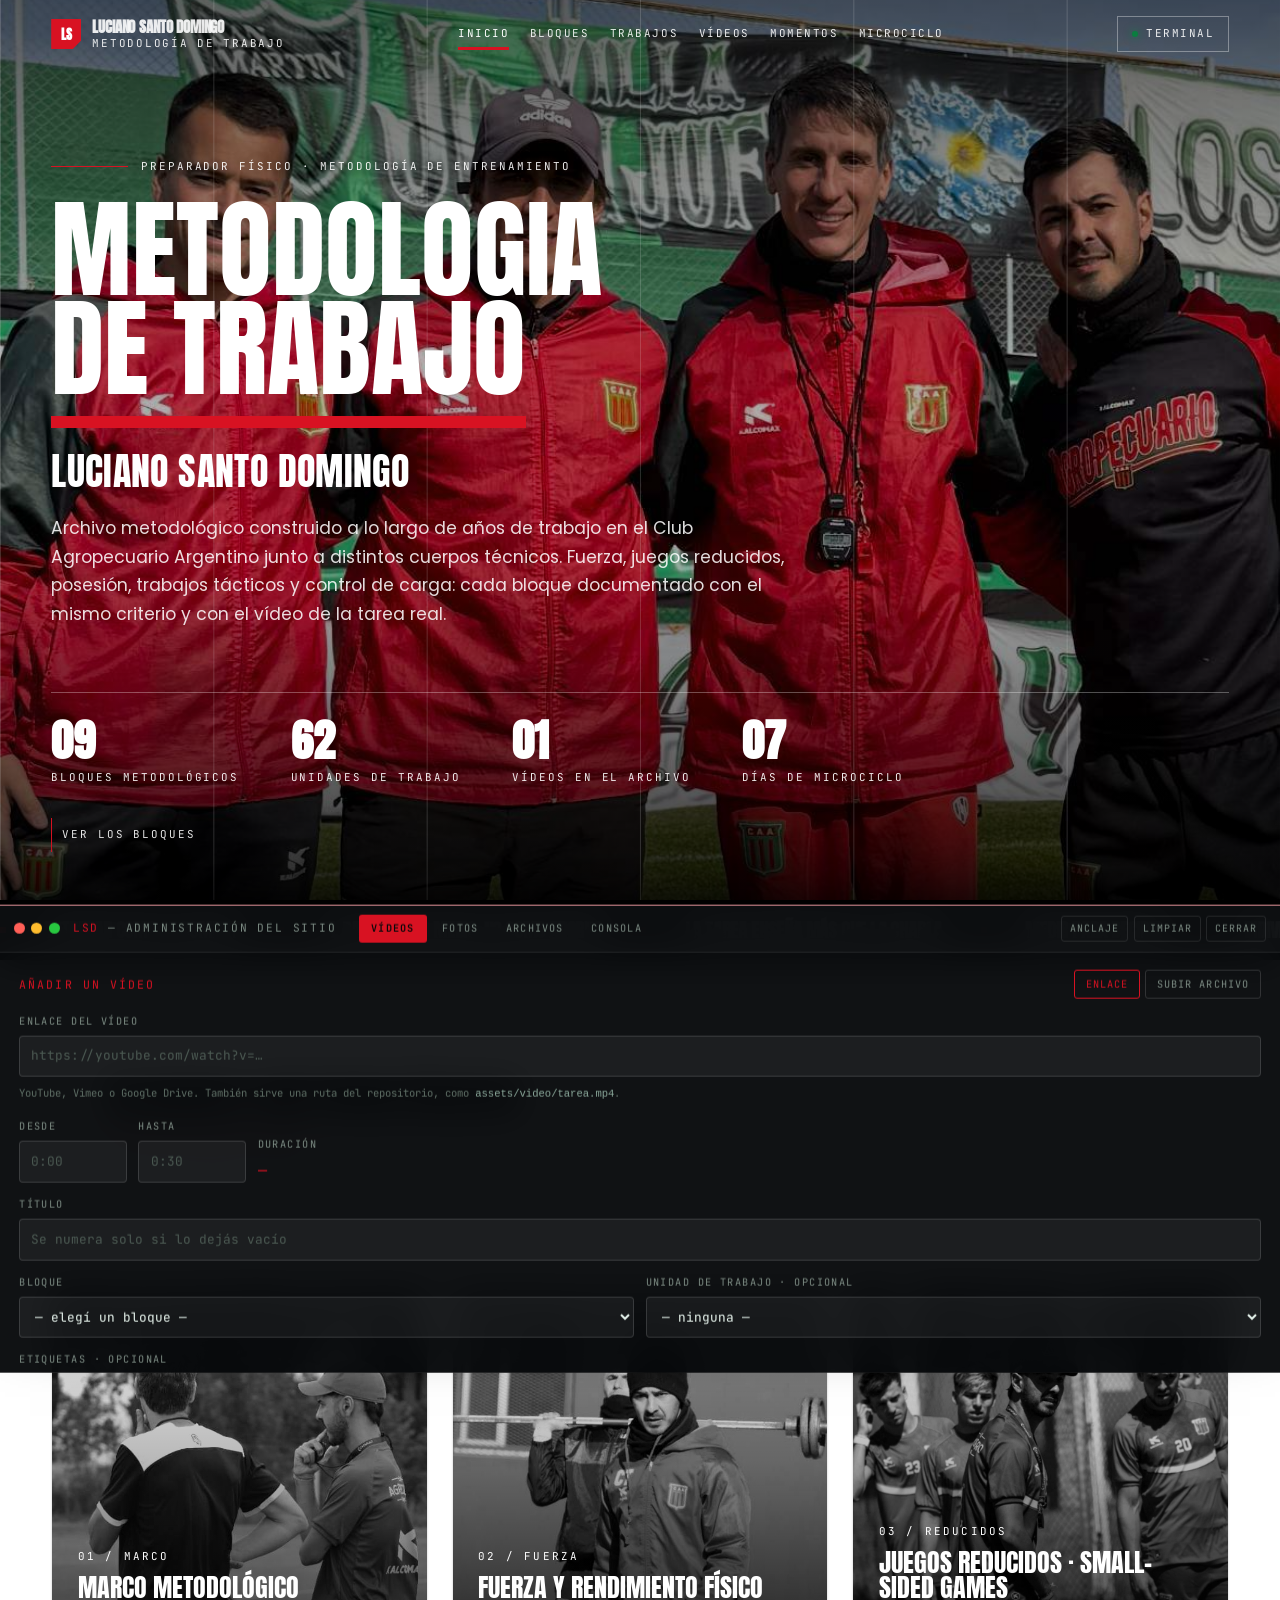
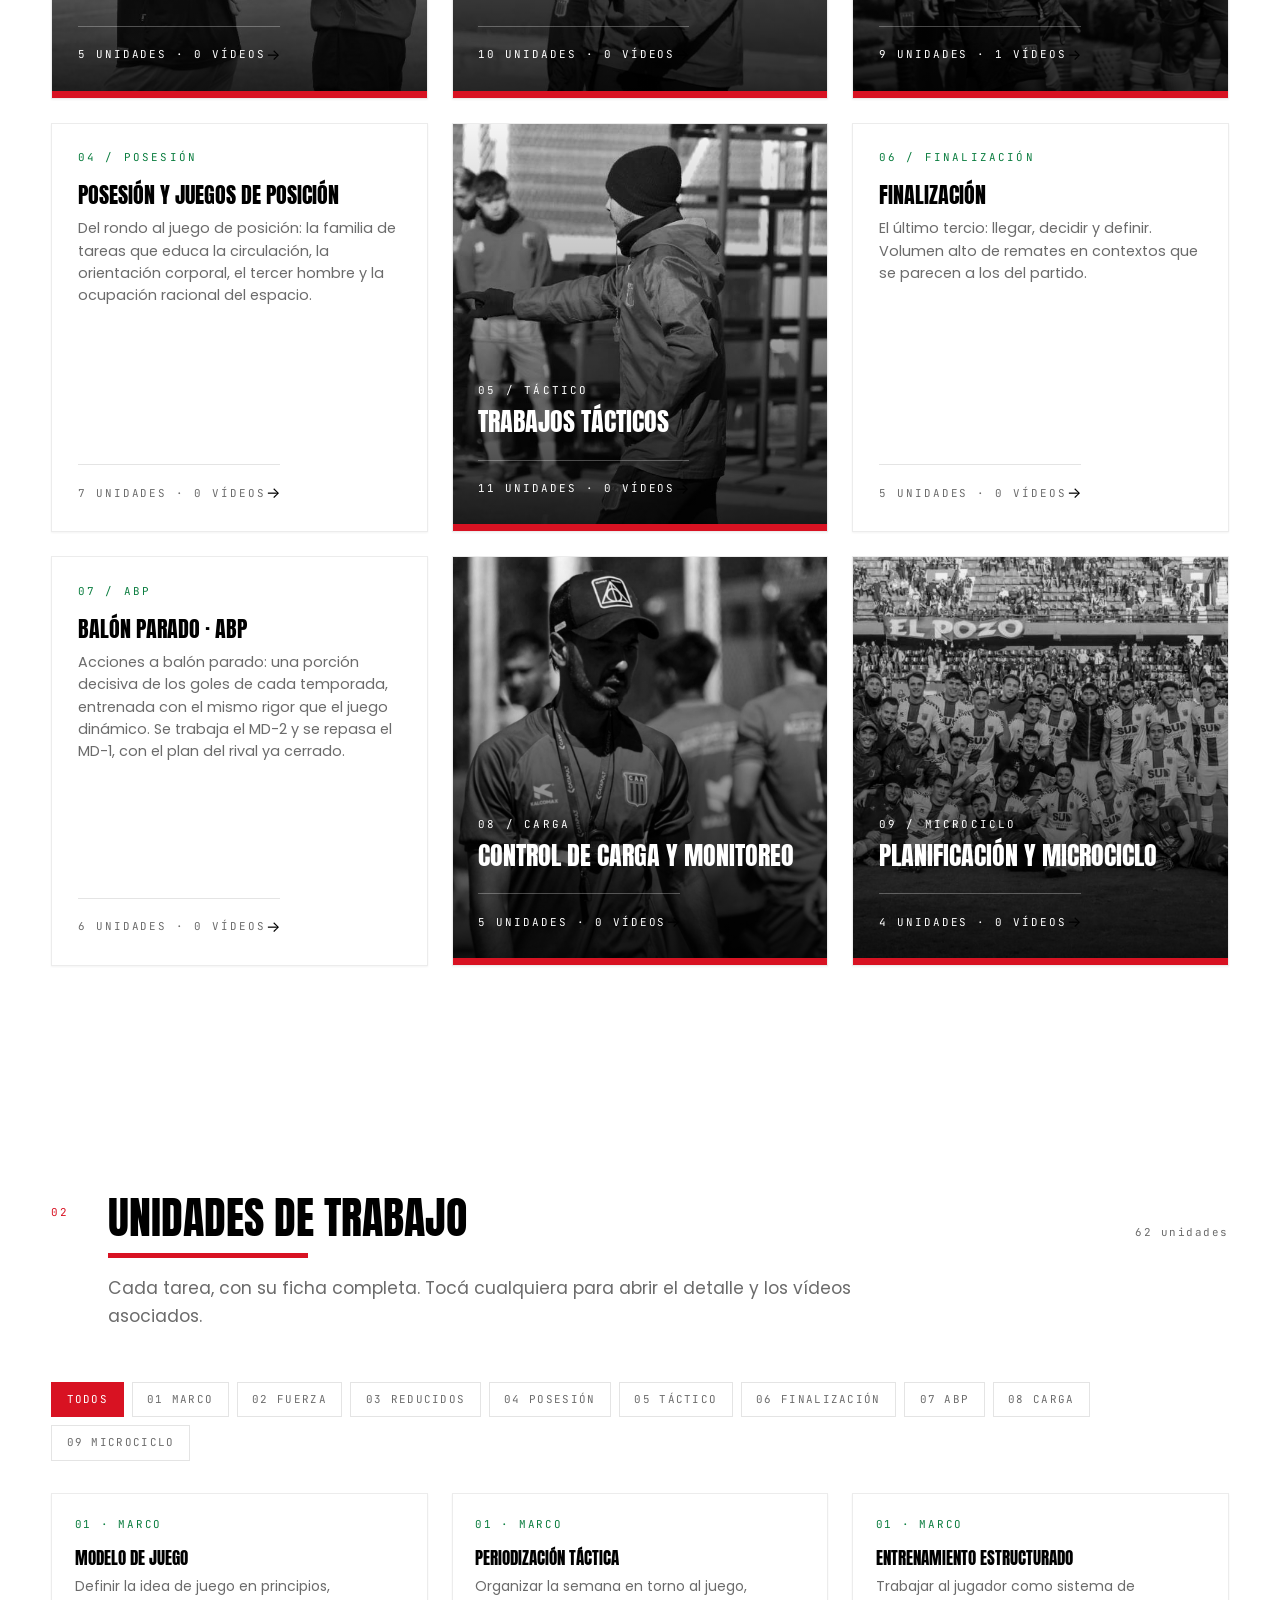
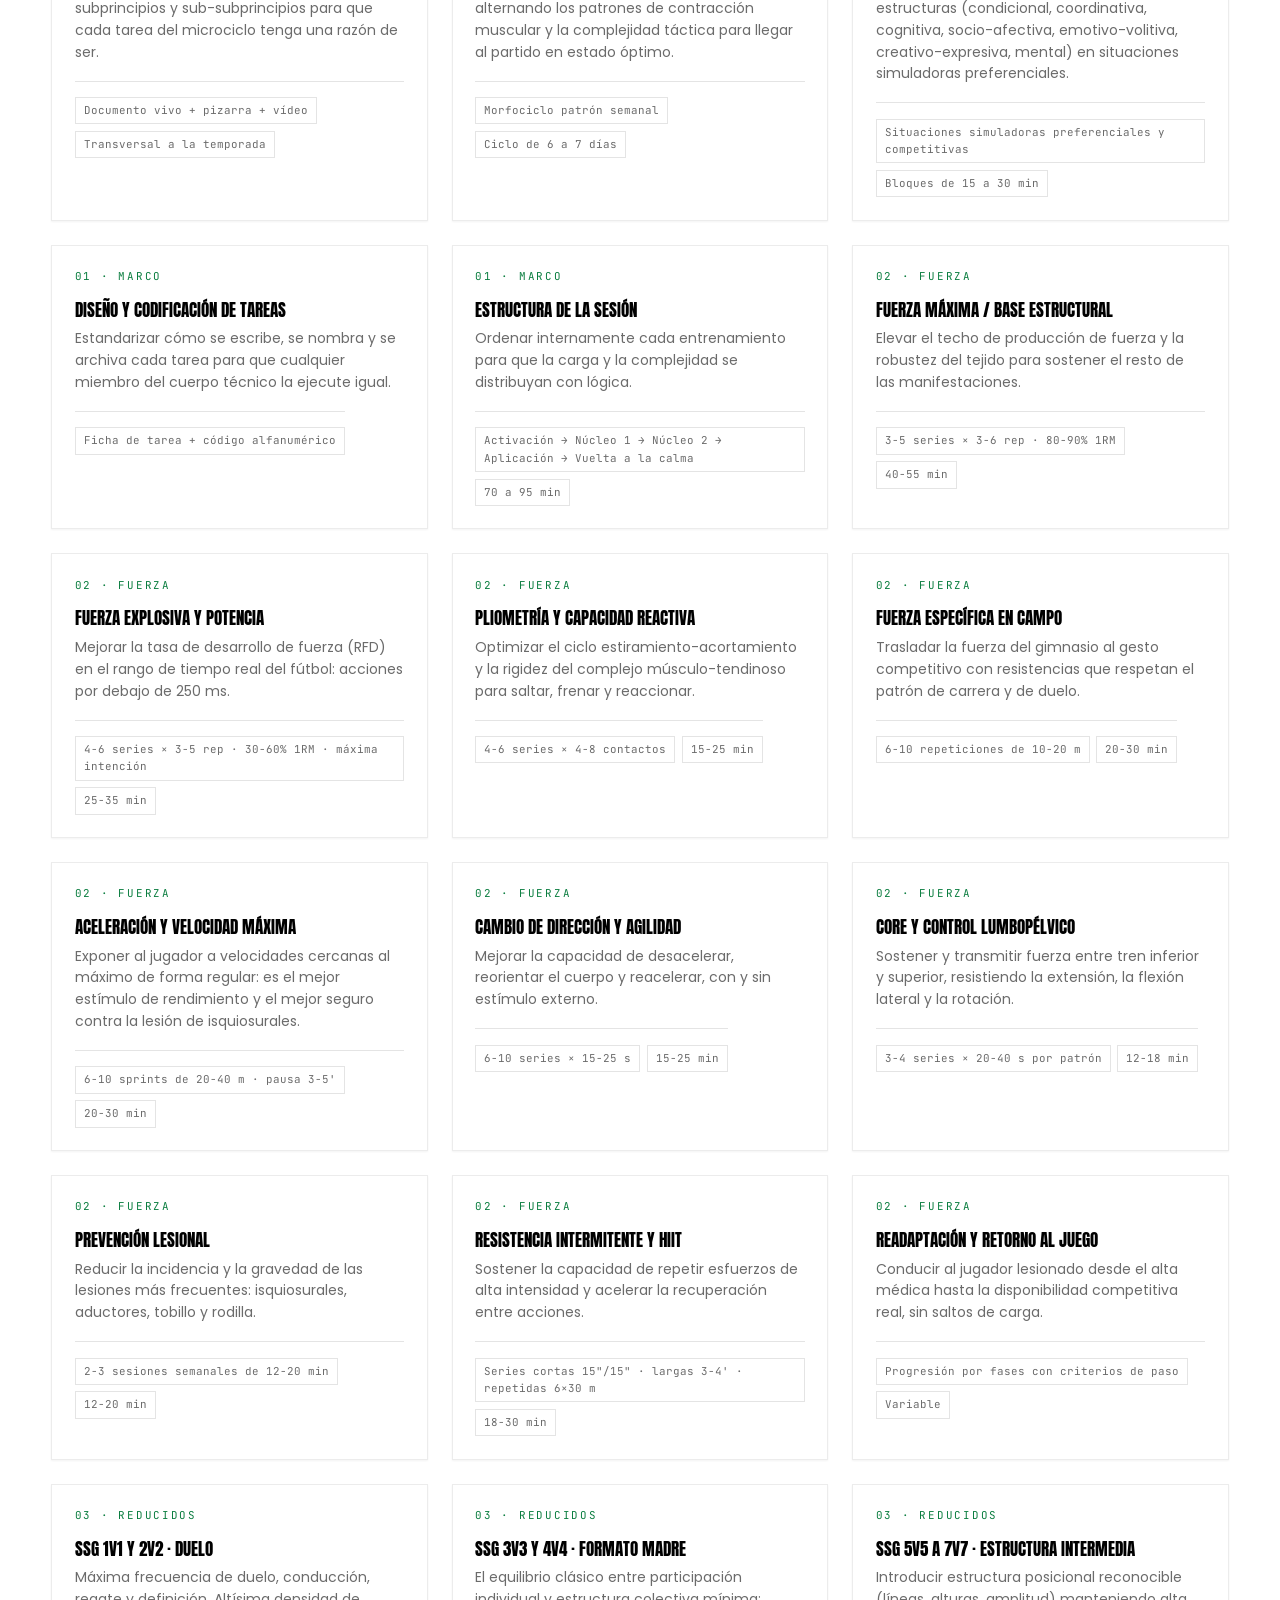
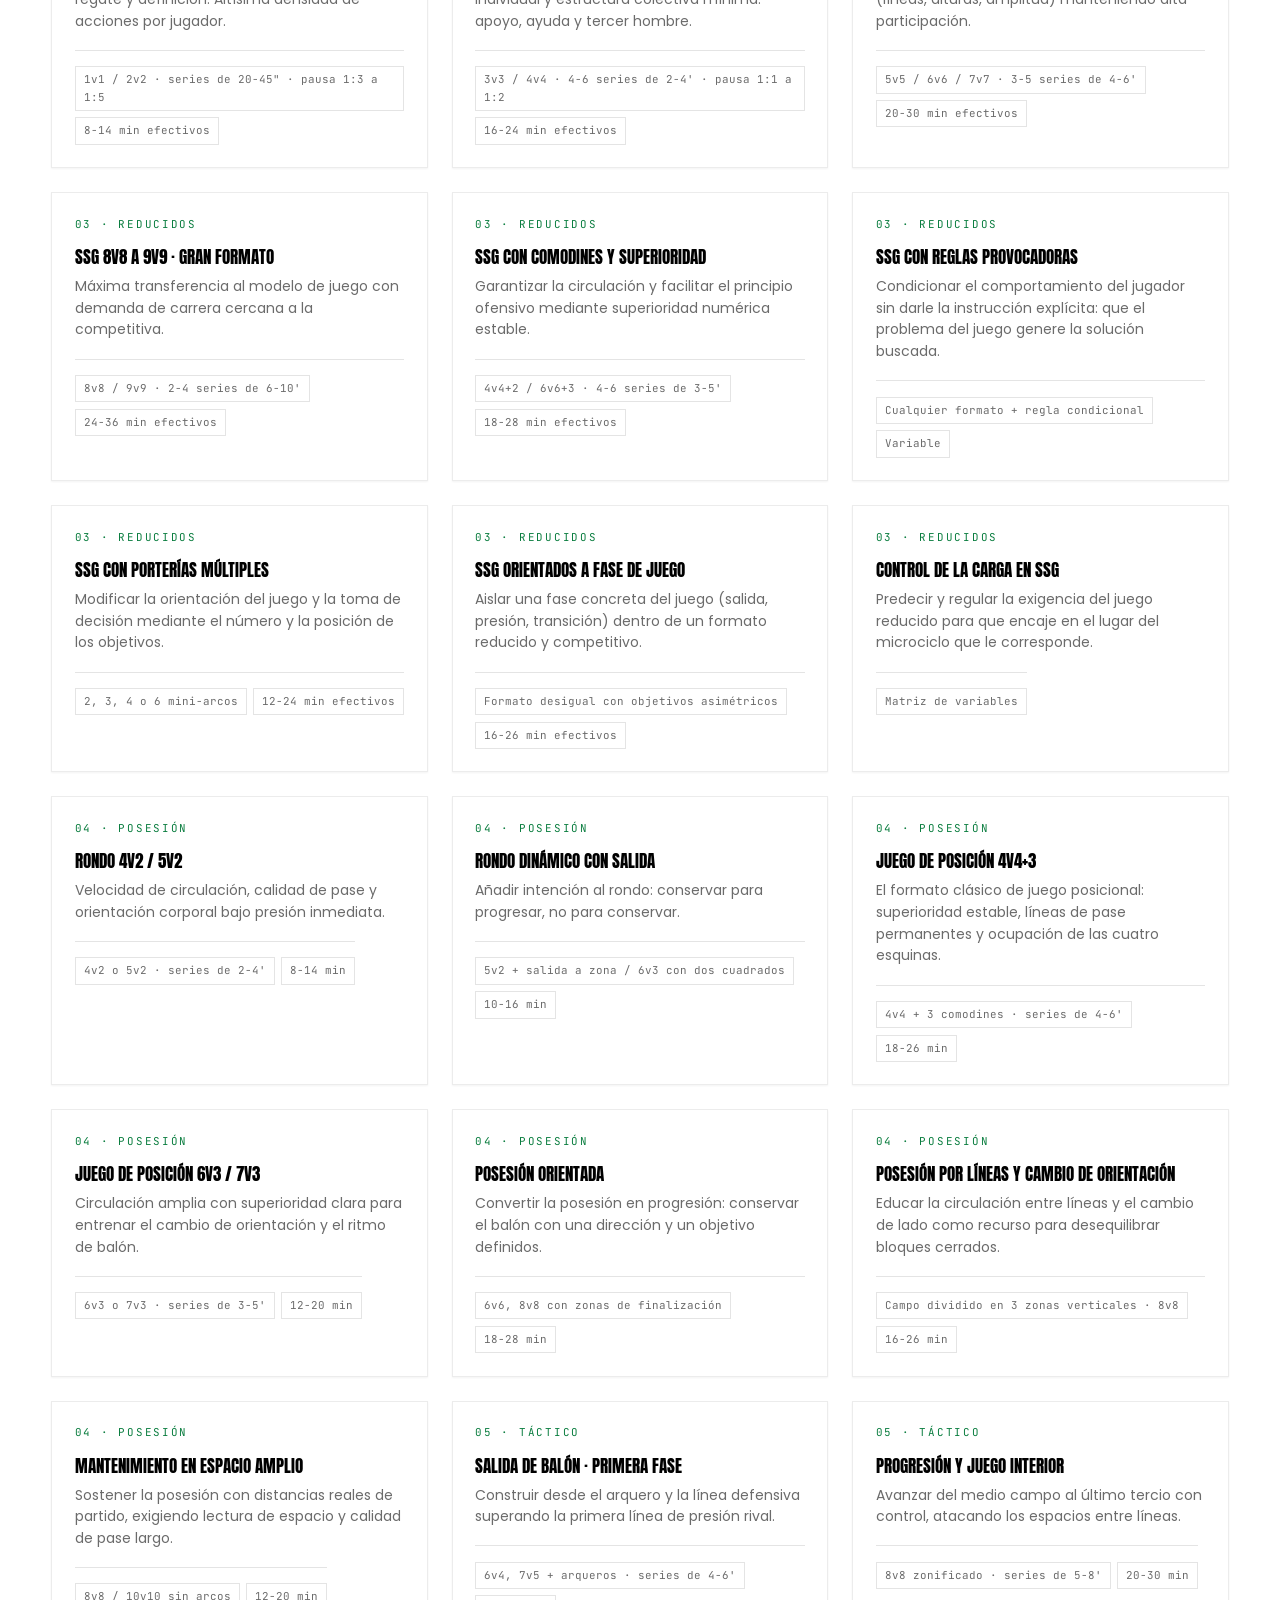
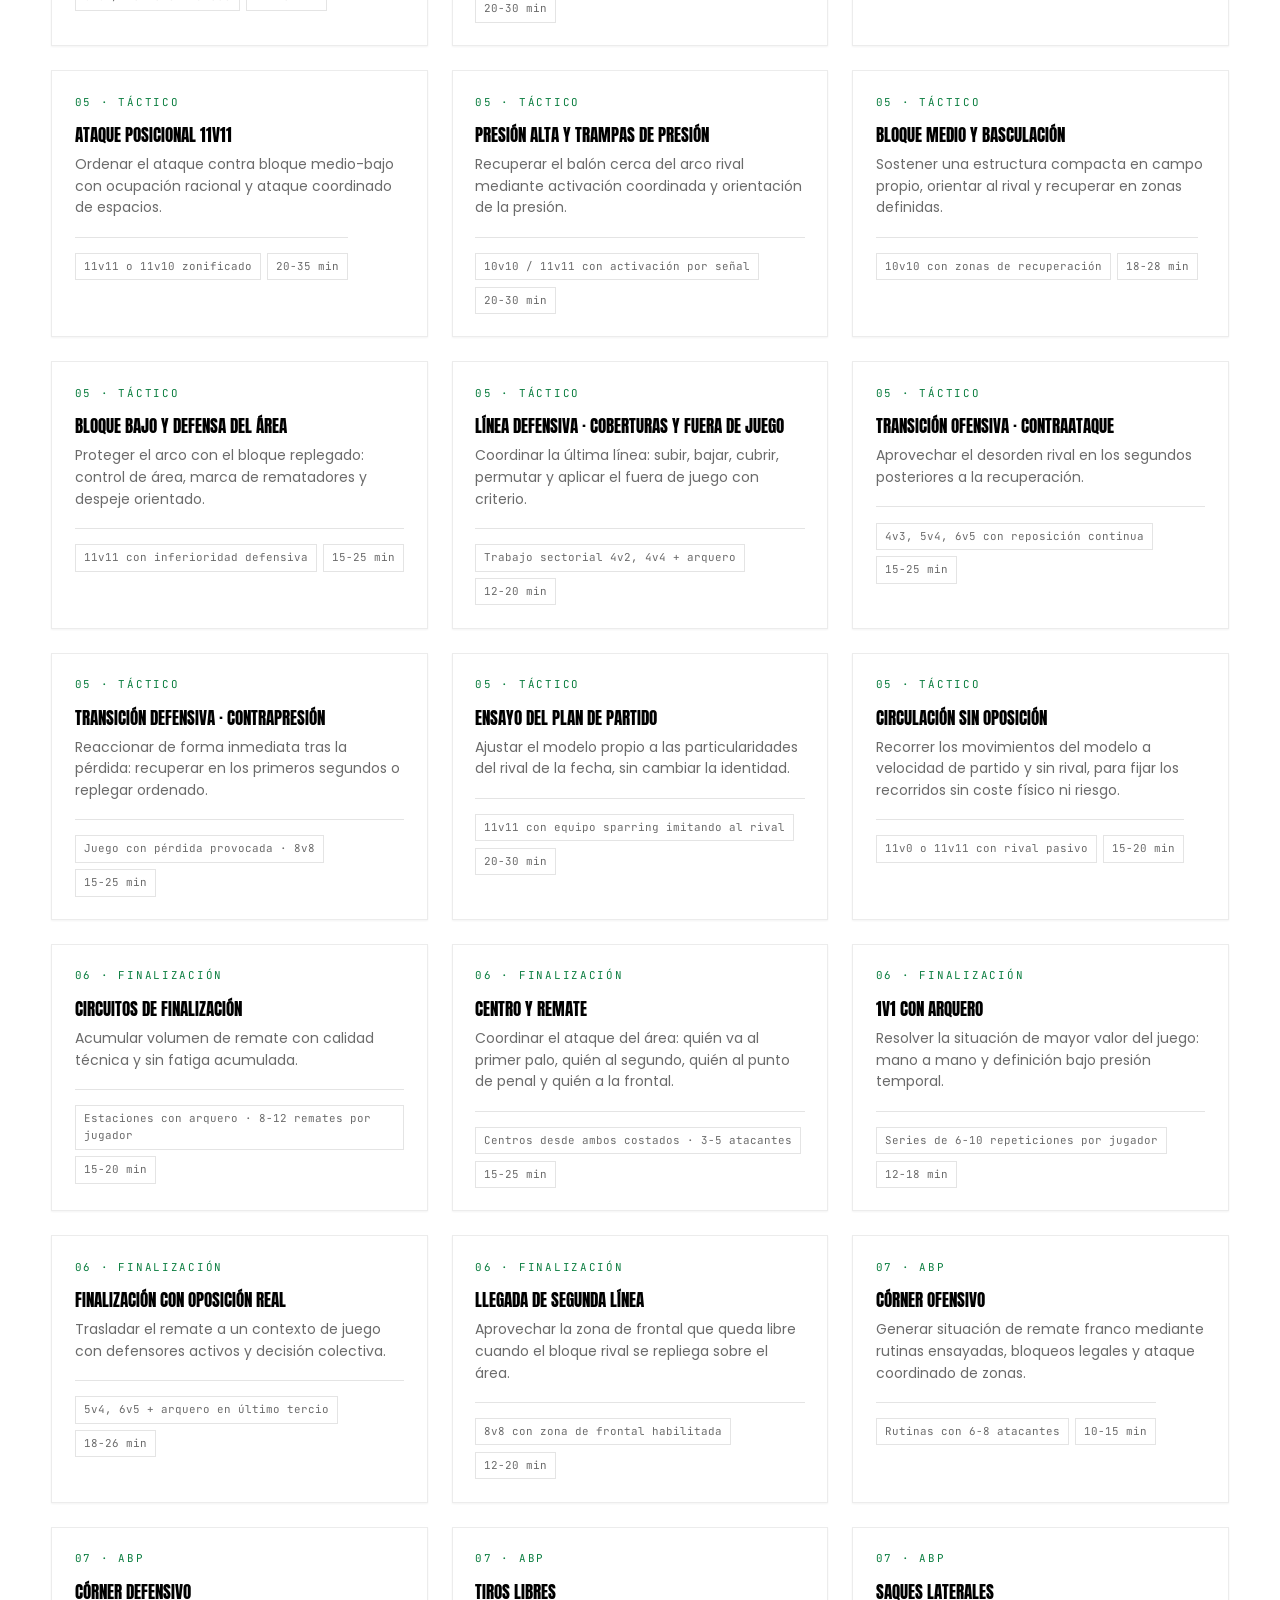
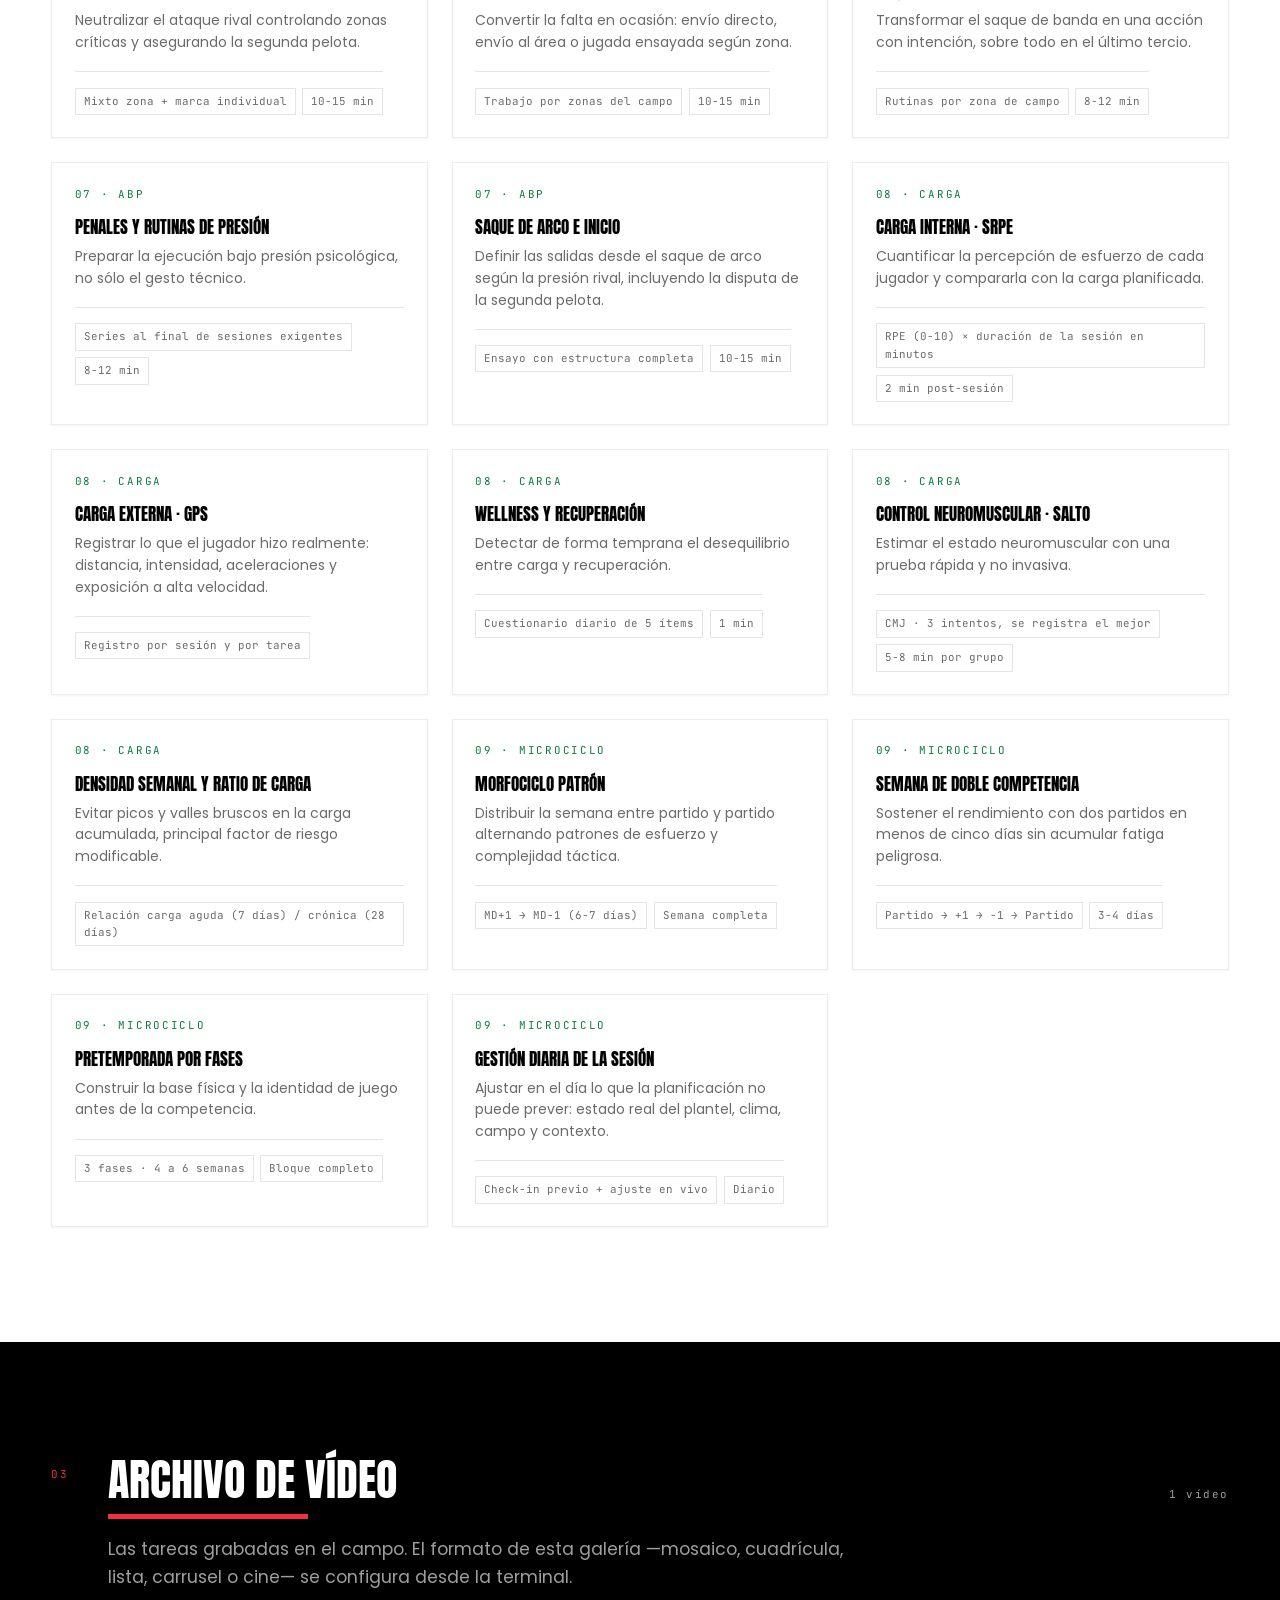
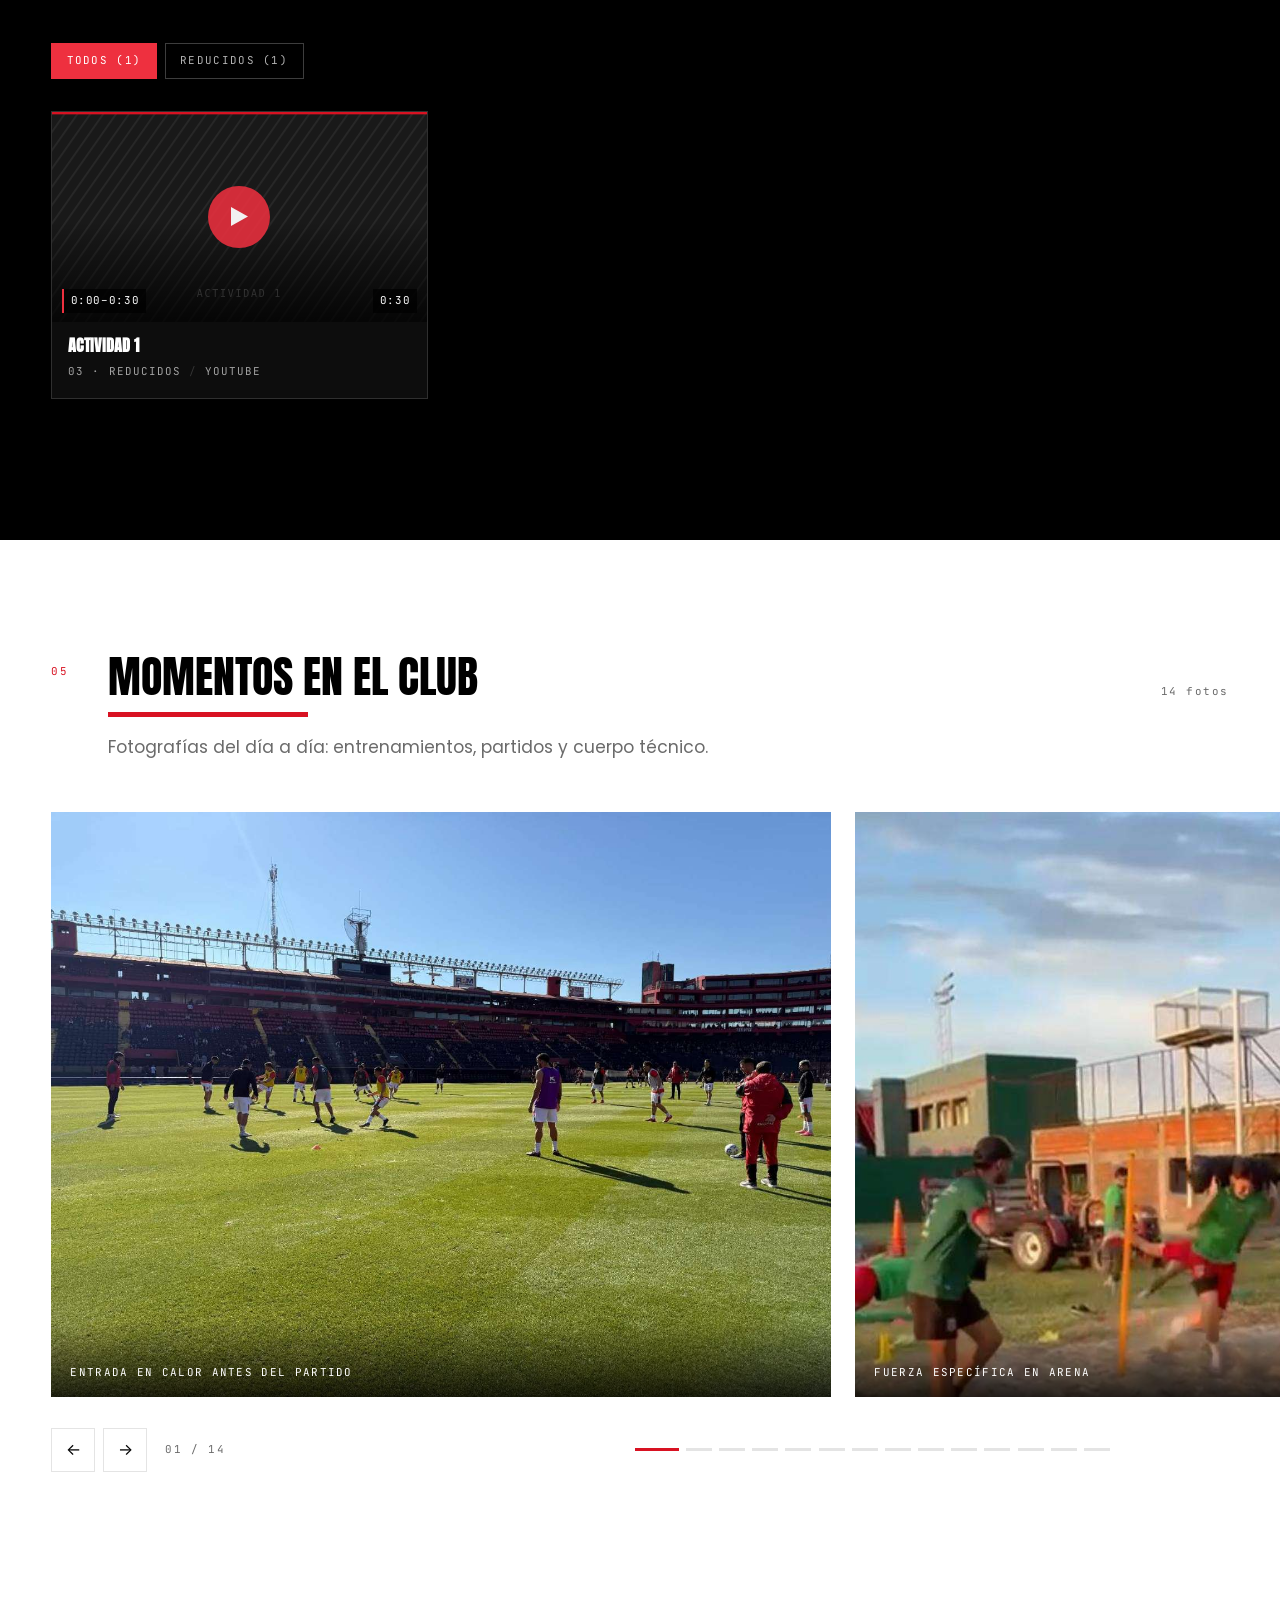
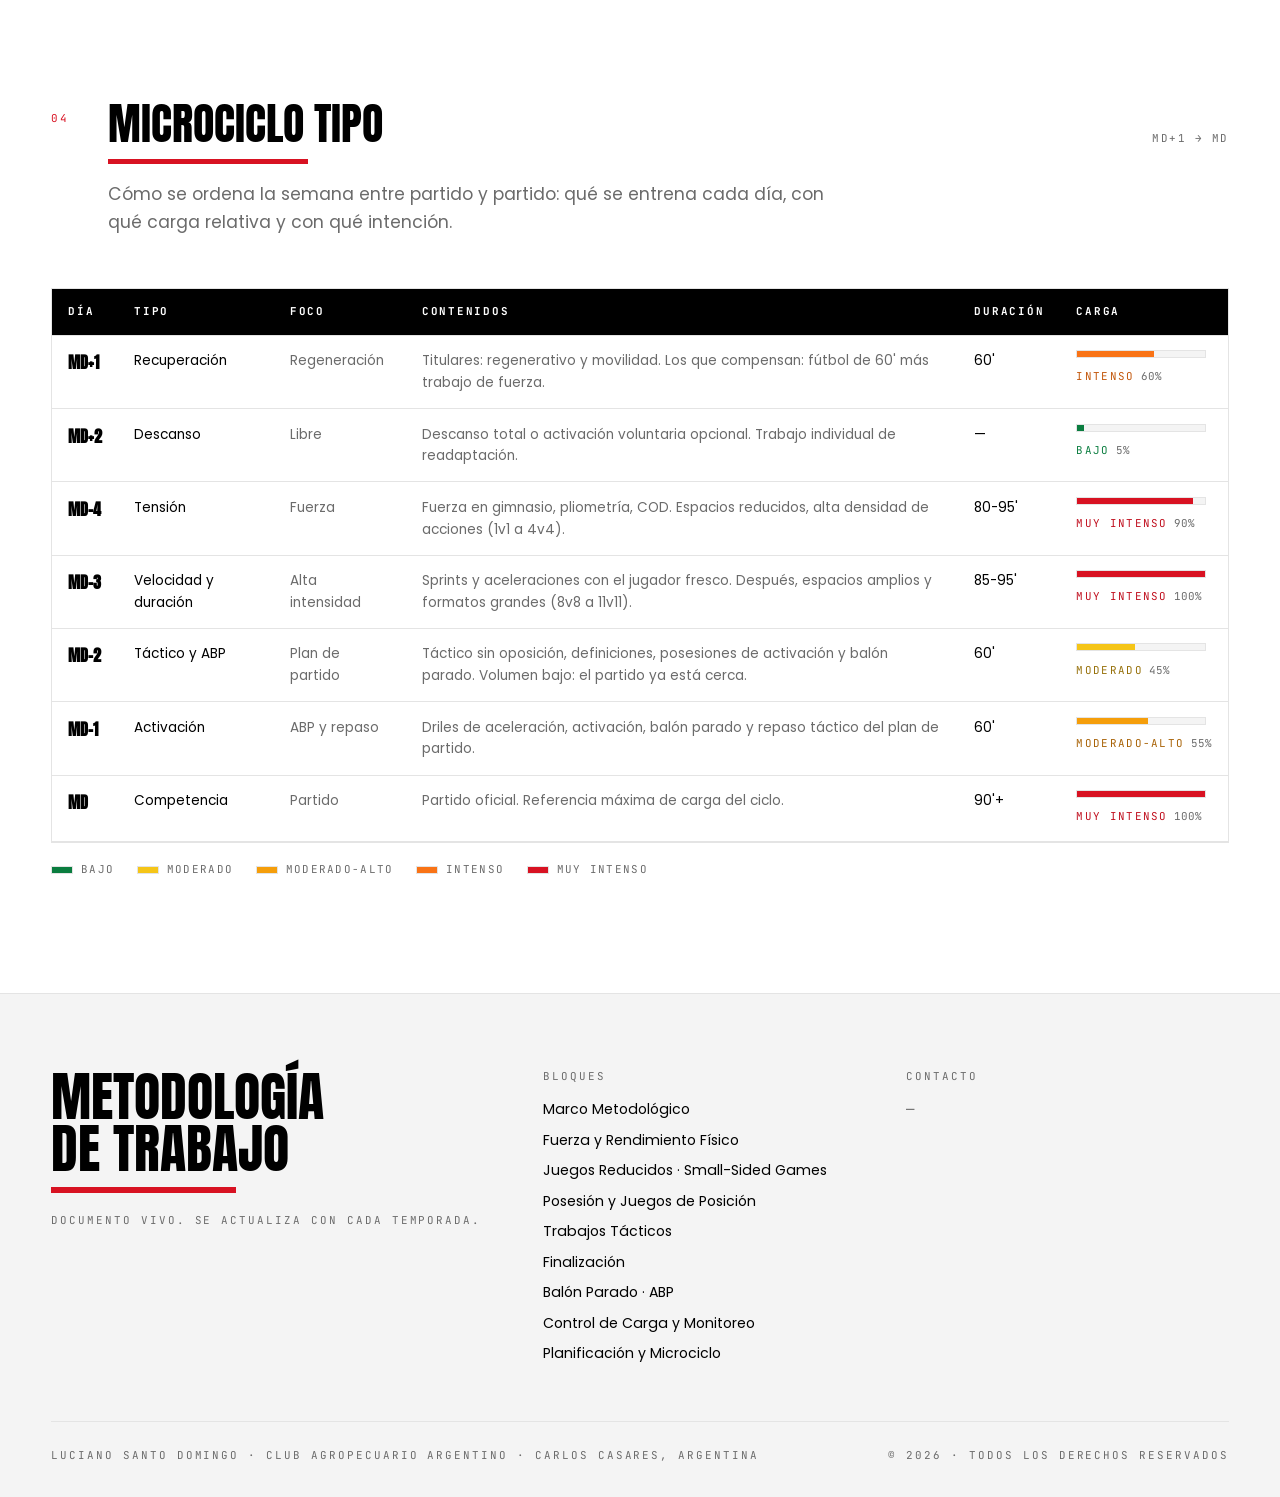
==== commit 3ebb7bc0: "Pestaña «Archivos», compresión de fotos y microciclo corregido Panel de administración - Nueva pesta" ====
--- a/index.html
+++ b/index.html
@@ -247,6 +247,7 @@
     <nav class="term-tabs" id="termTabs" aria-label="Secciones del panel">
       <button class="term-tab is-active" data-tab="videos">Vídeos</button>
       <button class="term-tab" data-tab="fotos">Fotos</button>
+      <button class="term-tab" data-tab="archivos">Archivos</button>
       <button class="term-tab" data-tab="consola">Consola</button>
     </nav>
 
@@ -281,16 +282,32 @@
     </div>
 
     <div class="src-pane hidden" id="vSrcArchivo">
-      <div class="dropzone" id="vDrop" tabindex="0" role="button">
-        <input type="file" id="vFile" accept="video/*" hidden>
-        <strong>Arrastrá el vídeo acá</strong>
-        <span>o tocá para elegirlo del dispositivo</span>
-        <span class="f-note">.mp4 o .webm · hasta 25 MB</span>
-      </div>
+      <input type="file" id="vFile" accept="video/*" hidden>
+      <input type="file" id="vFileCam" accept="video/*" capture="environment" hidden>
+
+      <div class="picker">
+        <button type="button" class="pick-btn" id="vPickLib">
+          <b>Elegir un vídeo</b><span>Se abre el selector y elegís cuál</span>
+        </button>
+        <button type="button" class="pick-btn" id="vPickCam">
+          <b>Grabar ahora</b><span>Abre la cámara</span>
+        </button>
+      </div>
+
+      <div class="dropzone dropzone-sm" id="vDrop" tabindex="0" role="button">
+        o arrastrá el archivo acá · .mp4 o .webm · hasta 25 MB
+      </div>
+
       <div class="f-detected" id="vFileInfo"></div>
-      <p class="f-aviso">Un archivo subido acá se guarda <b>en este navegador</b> y se ve al
-        instante, pero no lo ven los visitantes hasta que se publique en el repositorio.
-        Un enlace de YouTube, en cambio, lo ve todo el mundo enseguida.</p>
+
+      <p class="f-privacidad">
+        <b>Sólo entra lo que elijas.</b> Se abre el selector de tu dispositivo y esta página
+        recibe únicamente el archivo que toques: no puede ver el resto de tu galería.
+        El vídeo queda guardado <b>en este navegador</b> y no se envía a ningún lado.
+      </p>
+
+      <p class="f-aviso">Como queda en el navegador, los visitantes no lo ven hasta que se
+        publique en el repositorio. Un enlace de YouTube, en cambio, lo ve todo el mundo enseguida.</p>
     </div>
 
     <div class="f-row">
@@ -345,15 +362,33 @@
     </div>
 
     <div class="src-pane" id="fSrcArchivo">
-      <div class="dropzone" id="fDrop" tabindex="0" role="button">
-        <input type="file" id="fFile" accept="image/*" hidden>
-        <strong>Arrastrá la foto acá</strong>
-        <span>o tocá para elegirla del dispositivo</span>
-        <span class="f-note">.jpg o .png · hasta 8 MB</span>
-      </div>
+      <input type="file" id="fFile" accept="image/*" multiple hidden>
+      <input type="file" id="fFileCam" accept="image/*" capture="environment" hidden>
+
+      <div class="picker">
+        <button type="button" class="pick-btn" id="fPickLib">
+          <b>Elegir fotos</b><span>Se abre el selector y elegís cuáles</span>
+        </button>
+        <button type="button" class="pick-btn" id="fPickCam">
+          <b>Sacar una foto</b><span>Abre la cámara</span>
+        </button>
+      </div>
+
+      <div class="dropzone dropzone-sm" id="fDrop" tabindex="0" role="button">
+        o arrastrá las fotos acá · .jpg o .png · hasta 8 MB cada una
+      </div>
+
+      <div class="f-queue" id="fQueue"></div>
       <div class="f-detected" id="fFileInfo"></div>
-      <p class="f-aviso">Igual que con los vídeos: se guarda <b>en este navegador</b> y se ve al
-        instante, pero para que la vean los visitantes hay que publicarla en el repositorio.</p>
+
+      <p class="f-privacidad">
+        <b>Sólo entra lo que elijas.</b> Se abre el selector de tu dispositivo y esta página
+        recibe únicamente las fotos que toques: no puede ver el resto de tu galería.
+        Antes de guardar las repasás una por una y sacás las que no quieras.
+      </p>
+
+      <p class="f-aviso">Quedan guardadas <b>en este navegador</b> y no se envían a ningún lado.
+        Para que las vean los visitantes hay que publicarlas en el repositorio.</p>
     </div>
 
     <div class="src-pane hidden" id="fSrcEnlace">
@@ -381,6 +416,34 @@
       <button class="btn-ghost" id="fCopy" title="Copia el listado para pegarlo en el chat">Copiar para enviar</button>
     </div>
     <div class="f-list" id="fList"></div>
+
+   </div>
+  </div>
+
+  <!-- ============ ARCHIVOS ============ -->
+  <div class="term-pane hidden" id="paneArchivos">
+   <div class="pane-scroll">
+
+    <div class="pane-head">
+      <h3>Archivos del sitio</h3>
+      <p>Todo lo que hay cargado, fotos y vídeos, con la carpeta en la que está.
+         Para moverlo, cambiá la carpeta en el desplegable de su fila.</p>
+    </div>
+
+    <div class="a-filtros">
+      <label class="f-field f-field-sm"><span>Mostrar</span>
+        <select id="aTipo">
+          <option value="">Todo</option>
+          <option value="video">Sólo vídeos</option>
+          <option value="foto">Sólo fotos</option>
+        </select></label>
+      <label class="f-field f-field-sm"><span>Carpeta</span>
+        <select id="aCarpeta"></select></label>
+    </div>
+
+    <div class="f-msg" id="aMsg"></div>
+    <div class="a-resumen" id="aResumen"></div>
+    <div class="f-list" id="aList"></div>
 
    </div>
   </div>
@@ -414,6 +477,7 @@
 <script src="data/config.js"></script>
 <script src="assets/js/store.js"></script>
 <script src="assets/js/filestore.js"></script>
+<script src="assets/js/comprimir.js"></script>
 <script src="assets/js/media.js"></script>
 <script src="assets/js/render.js"></script>
 <script src="assets/js/terminal.js"></script>
--- a/assets/css/base.css
+++ b/assets/css/base.css
@@ -22,10 +22,11 @@
   /* Escala de intensidad del microciclo.
      El relleno de la barra va vivo; la palabra va en un tono más
      oscuro porque sobre blanco el amarillo vivo no se lee (1,6:1). */
-  --nivel-muy-intenso: #d81222;  --nivel-muy-intenso-ink: #c00f1e;
-  --nivel-intenso:     #f97316;  --nivel-intenso-ink:     #c2560a;
-  --nivel-moderado:    #f5c518;  --nivel-moderado-ink:    #96700a;
-  --nivel-bajo:        #0a7d3f;  --nivel-bajo-ink:        #0a7d3f;
+  --nivel-muy-intenso:   #d81222;  --nivel-muy-intenso-ink:   #c00f1e;
+  --nivel-intenso:       #f97316;  --nivel-intenso-ink:       #c2560a;
+  --nivel-moderado-alto: #f59e0b;  --nivel-moderado-alto-ink: #a86206;
+  --nivel-moderado:      #f5c518;  --nivel-moderado-ink:      #96700a;
+  --nivel-bajo:          #0a7d3f;  --nivel-bajo-ink:          #0a7d3f;
   --hero-ink:   var(--text);
 
   /* --- Tipografía --- */
--- a/assets/css/site.css
+++ b/assets/css/site.css
@@ -507,6 +507,7 @@
 .load-bar { display: block; height: 100%; min-width: 3px; background: var(--nivel-bajo); }
 .load-bar[data-nivel="bajo"]        { background: var(--nivel-bajo); }
 .load-bar[data-nivel="moderado"]    { background: var(--nivel-moderado); }
+.load-bar[data-nivel="moderado-alto"] { background: var(--nivel-moderado-alto); }
 .load-bar[data-nivel="intenso"]     { background: var(--nivel-intenso); }
 .load-bar[data-nivel="muy-intenso"] { background: var(--nivel-muy-intenso); }
 
@@ -516,6 +517,7 @@
 }
 .load-tag[data-nivel="bajo"]        { color: var(--nivel-bajo-ink); }
 .load-tag[data-nivel="moderado"]    { color: var(--nivel-moderado-ink); }
+.load-tag[data-nivel="moderado-alto"] { color: var(--nivel-moderado-alto-ink); }
 .load-tag[data-nivel="intenso"]     { color: var(--nivel-intenso-ink); }
 .load-tag[data-nivel="muy-intenso"] { color: var(--nivel-muy-intenso-ink); }
 .load-pct { font-family: var(--font-mono); font-size: var(--fs-micro); color: var(--muted); margin-left: .4rem; }
@@ -530,12 +532,14 @@
 .load-legend i { width: 22px; height: 8px; display: block; border: 1px solid var(--border); }
 .load-legend i[data-nivel="bajo"]        { background: var(--nivel-bajo); }
 .load-legend i[data-nivel="moderado"]    { background: var(--nivel-moderado); }
+.load-legend i[data-nivel="moderado-alto"] { background: var(--nivel-moderado-alto); }
 .load-legend i[data-nivel="intenso"]     { background: var(--nivel-intenso); }
 .load-legend i[data-nivel="muy-intenso"] { background: var(--nivel-muy-intenso); }
 
 /* Sobre banda negra la palabra usa el tono vivo, que ahí sí se lee */
 .section.is-inverted .load-tag[data-nivel="bajo"]        { color: #23c46f; }
 .section.is-inverted .load-tag[data-nivel="moderado"]    { color: var(--nivel-moderado); }
+.section.is-inverted .load-tag[data-nivel="moderado-alto"] { color: #f0a92a; }
 .section.is-inverted .load-tag[data-nivel="intenso"]     { color: var(--nivel-intenso); }
 .section.is-inverted .load-tag[data-nivel="muy-intenso"] { color: #f0303d; }
 .section.is-inverted .load-track { background: #1c1c1c; border-color: rgba(255,255,255,.18); }
--- a/assets/css/terminal.css
+++ b/assets/css/terminal.css
@@ -268,6 +268,7 @@
 .f-msg.is-err { display: block; background: rgba(255,107,92,.12); color: #ff9d92; border-left: 2px solid #ff6b5c; }
 .f-msg.is-ok  { display: block; background: rgba(78,224,138,.1); color: #7fe3a8; border-left: 2px solid #4ee08a; }
 .f-msg.is-warn{ display: block; background: rgba(255,207,92,.1); color: #ffd98a; border-left: 2px solid #ffcf5c; }
+.f-msg.is-info{ display: block; background: rgba(255,255,255,.05); color: #9fb3a8; border-left: 2px solid rgba(255,255,255,.25); }
 
 /* --- Botones --- */
 .f-actions { display: flex; gap: .5rem; flex-wrap: wrap; margin-top: .3rem; }
@@ -320,6 +321,29 @@
 }
 .f-vacio { font-size: .72rem; color: #5f6f66; line-height: 1.8; padding: 1rem 0; }
 
+/* =============================================================
+   Pestaña «Archivos»: todo lo cargado, con su carpeta a la vista
+   ============================================================= */
+.a-filtros { display: flex; gap: .7rem; flex-wrap: wrap; align-items: flex-end; }
+.f-field-sm { flex: 1 1 160px; }
+.a-resumen {
+  font-size: .66rem; letter-spacing: .1em; text-transform: uppercase;
+  color: #7d8c84; margin-bottom: .7rem;
+}
+/* La carpeta va en la fila, no escondida detrás de «Editar» */
+.a-carpeta { display: flex; flex-direction: column; gap: .25rem; flex: 0 0 190px; }
+.a-carpeta > span {
+  font-size: .58rem; letter-spacing: .14em; text-transform: uppercase; color: #5f6f66;
+}
+.a-carpeta select {
+  width: 100%; padding: .45rem .5rem; border-radius: 4px; cursor: pointer;
+  background: rgba(255,255,255,.05); border: 1px solid rgba(255,255,255,.14);
+  color: #eaf7f0; font-family: var(--font-mono); font-size: .72rem;
+}
+.a-carpeta select:hover { border-color: var(--accent); }
+.a-carpeta select:focus { outline: none; border-color: var(--accent); }
+.a-carpeta select option { background: #10161a; color: #eaf7f0; }
+
 @media (max-width: 720px) {
   .term-name-sub { display: none; }
   .term-tabs { margin-left: .3rem; }
@@ -328,4 +352,67 @@
   .f-field.f-sm { flex: 1 1 90px; }
   .f-item { flex-wrap: wrap; }
   .f-item .f-acts { width: 100%; justify-content: flex-end; }
-}
+  /* En el móvil la carpeta baja debajo del nombre, con todo el ancho */
+  .a-carpeta { flex: 1 1 100%; order: 3; }
+  .a-item .f-acts { width: auto; order: 4; }
+}
+
+/* =============================================================
+   ELEGIR ARCHIVOS
+   Botones explícitos en vez de una zona ambigua: hay que ver de
+   antemano qué va a abrir cada uno.
+   ============================================================= */
+.picker { display: flex; gap: .5rem; flex-wrap: wrap; margin-bottom: .7rem; }
+.pick-btn {
+  flex: 1 1 180px; display: flex; flex-direction: column; gap: .2rem;
+  padding: .85rem 1rem; text-align: left; border-radius: 5px;
+  border: 1px solid rgba(255,255,255,.16); background: rgba(255,255,255,.03);
+  transition: all .2s var(--ease);
+}
+.pick-btn:hover, .pick-btn:focus-visible { border-color: var(--accent); background: rgba(216,255,62,.06); }
+.pick-btn b { font-size: .8rem; color: #eaf7f0; font-weight: 600; }
+.pick-btn span { font-size: .66rem; color: #7d8c84; line-height: 1.5; }
+/* Mientras el dispositivo prepara el archivo, que se vea que está trabajando */
+.pick-btn.is-esperando { border-color: var(--accent); opacity: .75; cursor: progress; }
+.pick-btn.is-esperando b { color: var(--accent); }
+
+.dropzone-sm {
+  padding: .7rem 1rem; font-size: .66rem; color: #5f6f66;
+  border-style: dashed; border-width: 1px; text-align: center;
+  flex-direction: row; justify-content: center;
+}
+
+/* Nota de privacidad: por qué esto no ve el resto de la galería */
+.f-privacidad {
+  font-size: .68rem; line-height: 1.7; color: #9fb3a8; margin-top: .9rem;
+  padding: .7rem .85rem; border-radius: 5px;
+  background: rgba(78,224,138,.07); border-left: 2px solid #4ee08a;
+}
+.f-privacidad b { color: #eaf7f0; font-weight: 600; }
+
+/* Cola de revisión antes de guardar */
+.f-queue { display: flex; flex-direction: column; gap: .4rem; margin-top: .9rem; }
+.f-queue:empty { display: none; }
+.f-queue-head {
+  font-size: .66rem; letter-spacing: .12em; text-transform: uppercase;
+  color: var(--accent); margin-bottom: .1rem;
+}
+.q-item {
+  display: flex; align-items: center; gap: .7rem; padding: .45rem .55rem;
+  border: 1px solid rgba(255,255,255,.12); border-radius: 4px;
+  background: rgba(255,255,255,.02);
+}
+.q-item img {
+  width: 54px; height: 40px; object-fit: cover; border-radius: 3px; flex: 0 0 auto;
+  background: #10161a; border: 1px solid rgba(255,255,255,.1);
+}
+.q-item .q-txt { flex: 1 1 auto; min-width: 0; }
+.q-item .q-n { font-size: .72rem; color: #eaf7f0; word-break: break-all; }
+.q-item .q-p { font-size: .62rem; color: #6d7d75; }
+.q-item .q-x {
+  flex: 0 0 auto; width: 28px; height: 28px; border-radius: 3px;
+  border: 1px solid rgba(255,255,255,.14); color: #7d8c84; font-size: .8rem;
+}
+.q-item .q-x:hover { color: #ff6b5c; border-color: #ff6b5c; }
+.q-item.is-pendiente { opacity: .6; }
+.q-item.is-pendiente .q-p { color: var(--accent); }
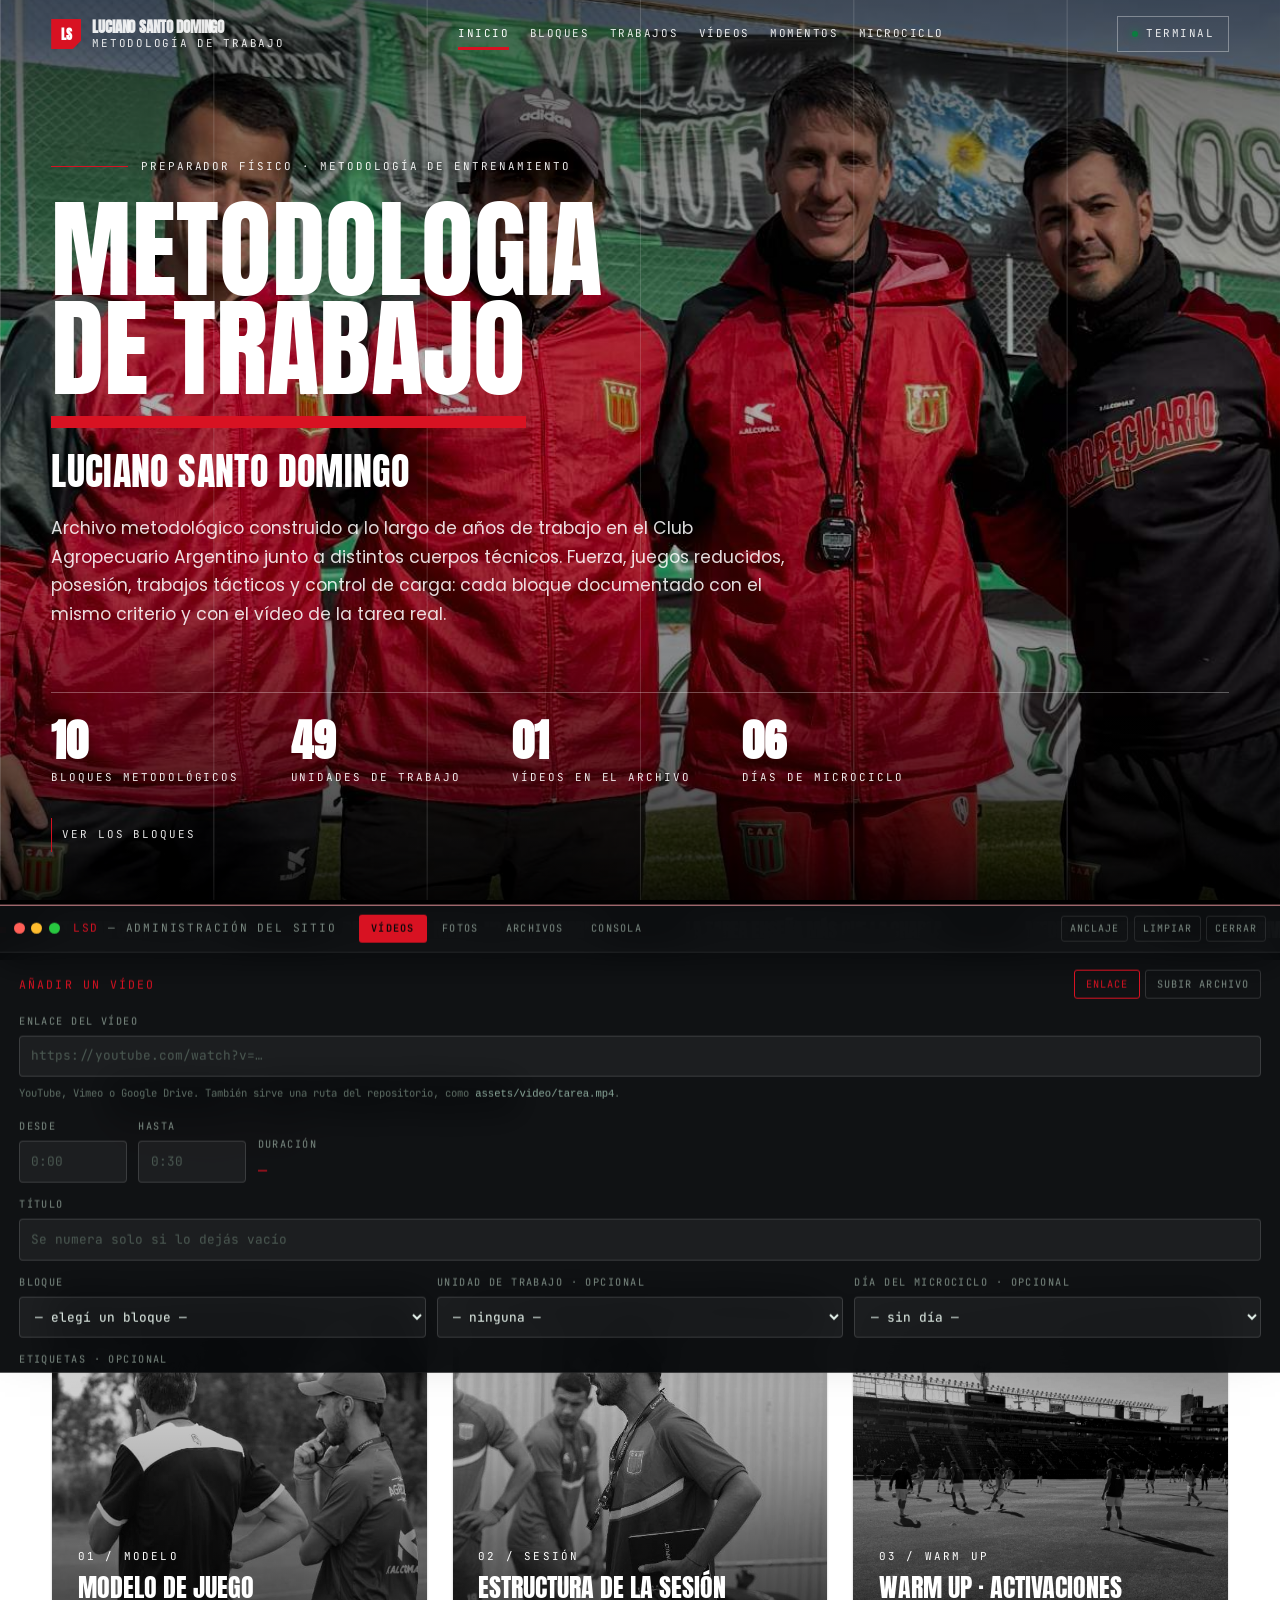
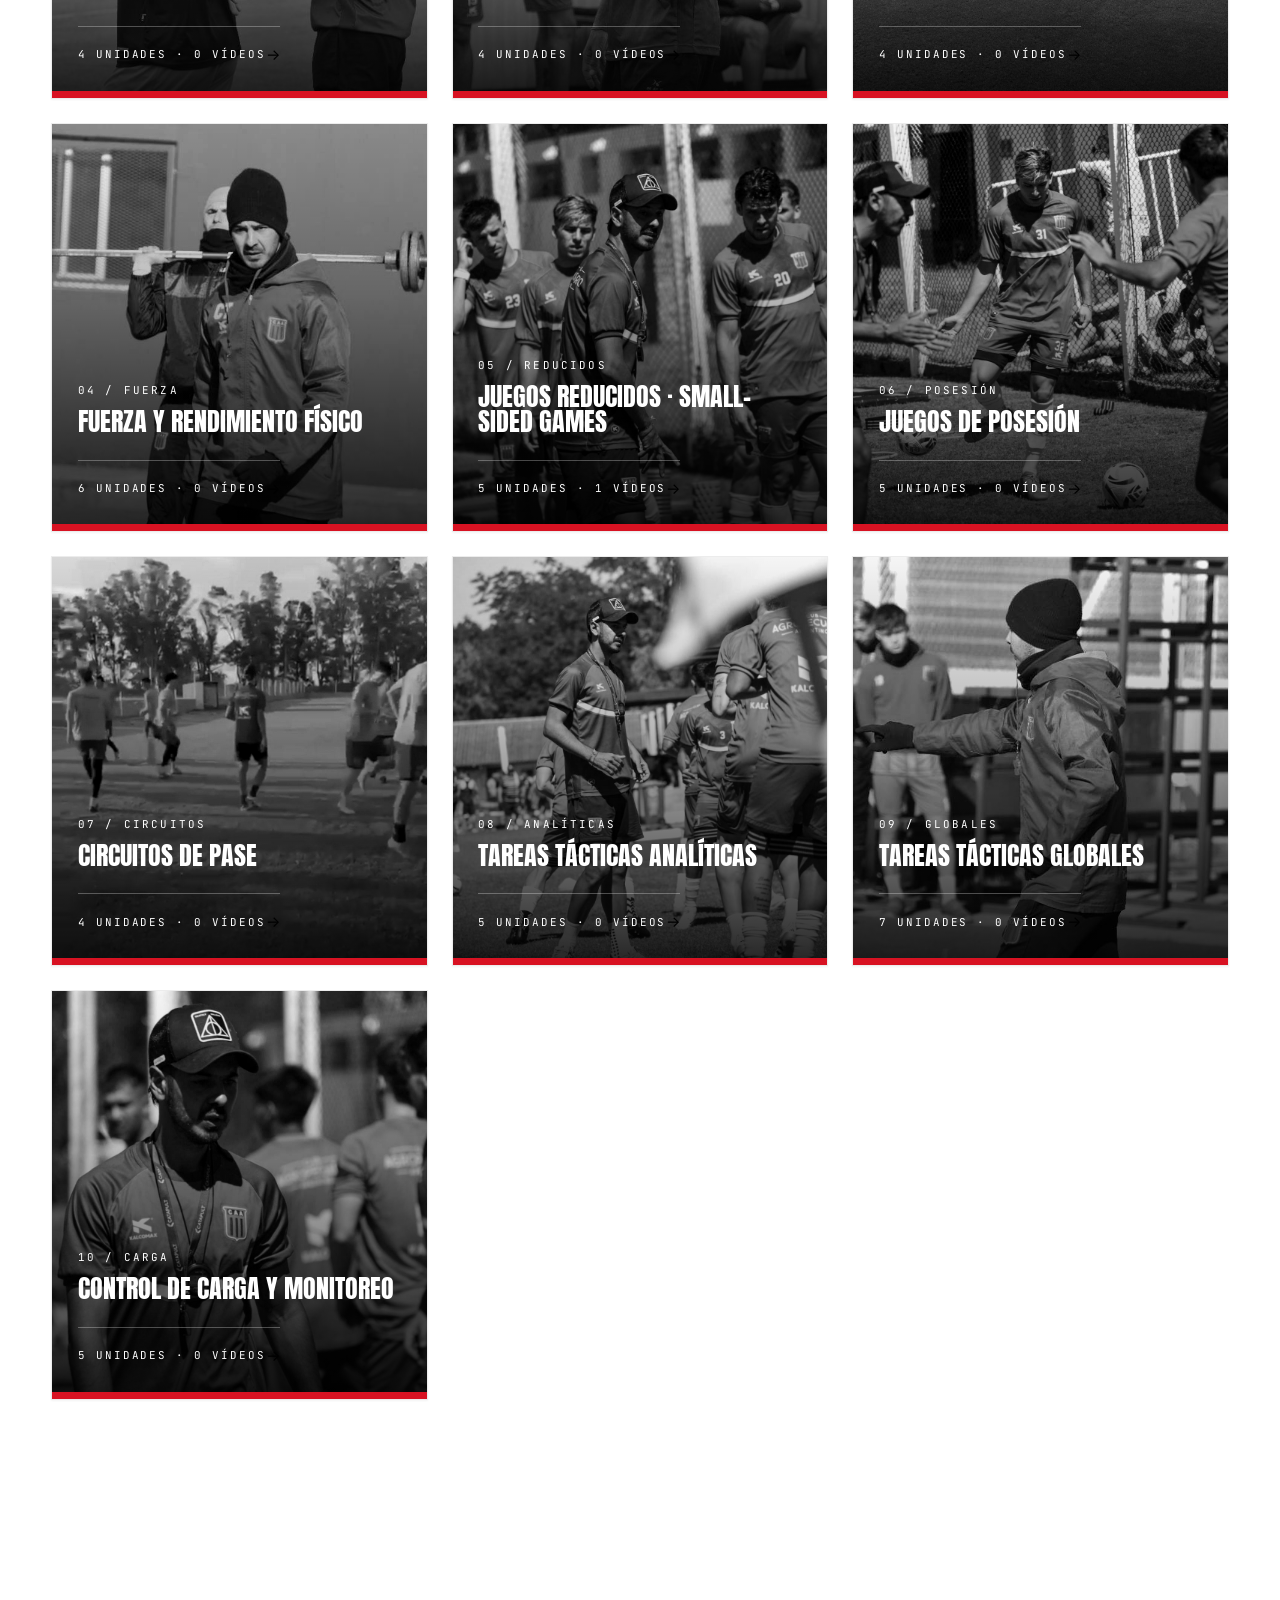
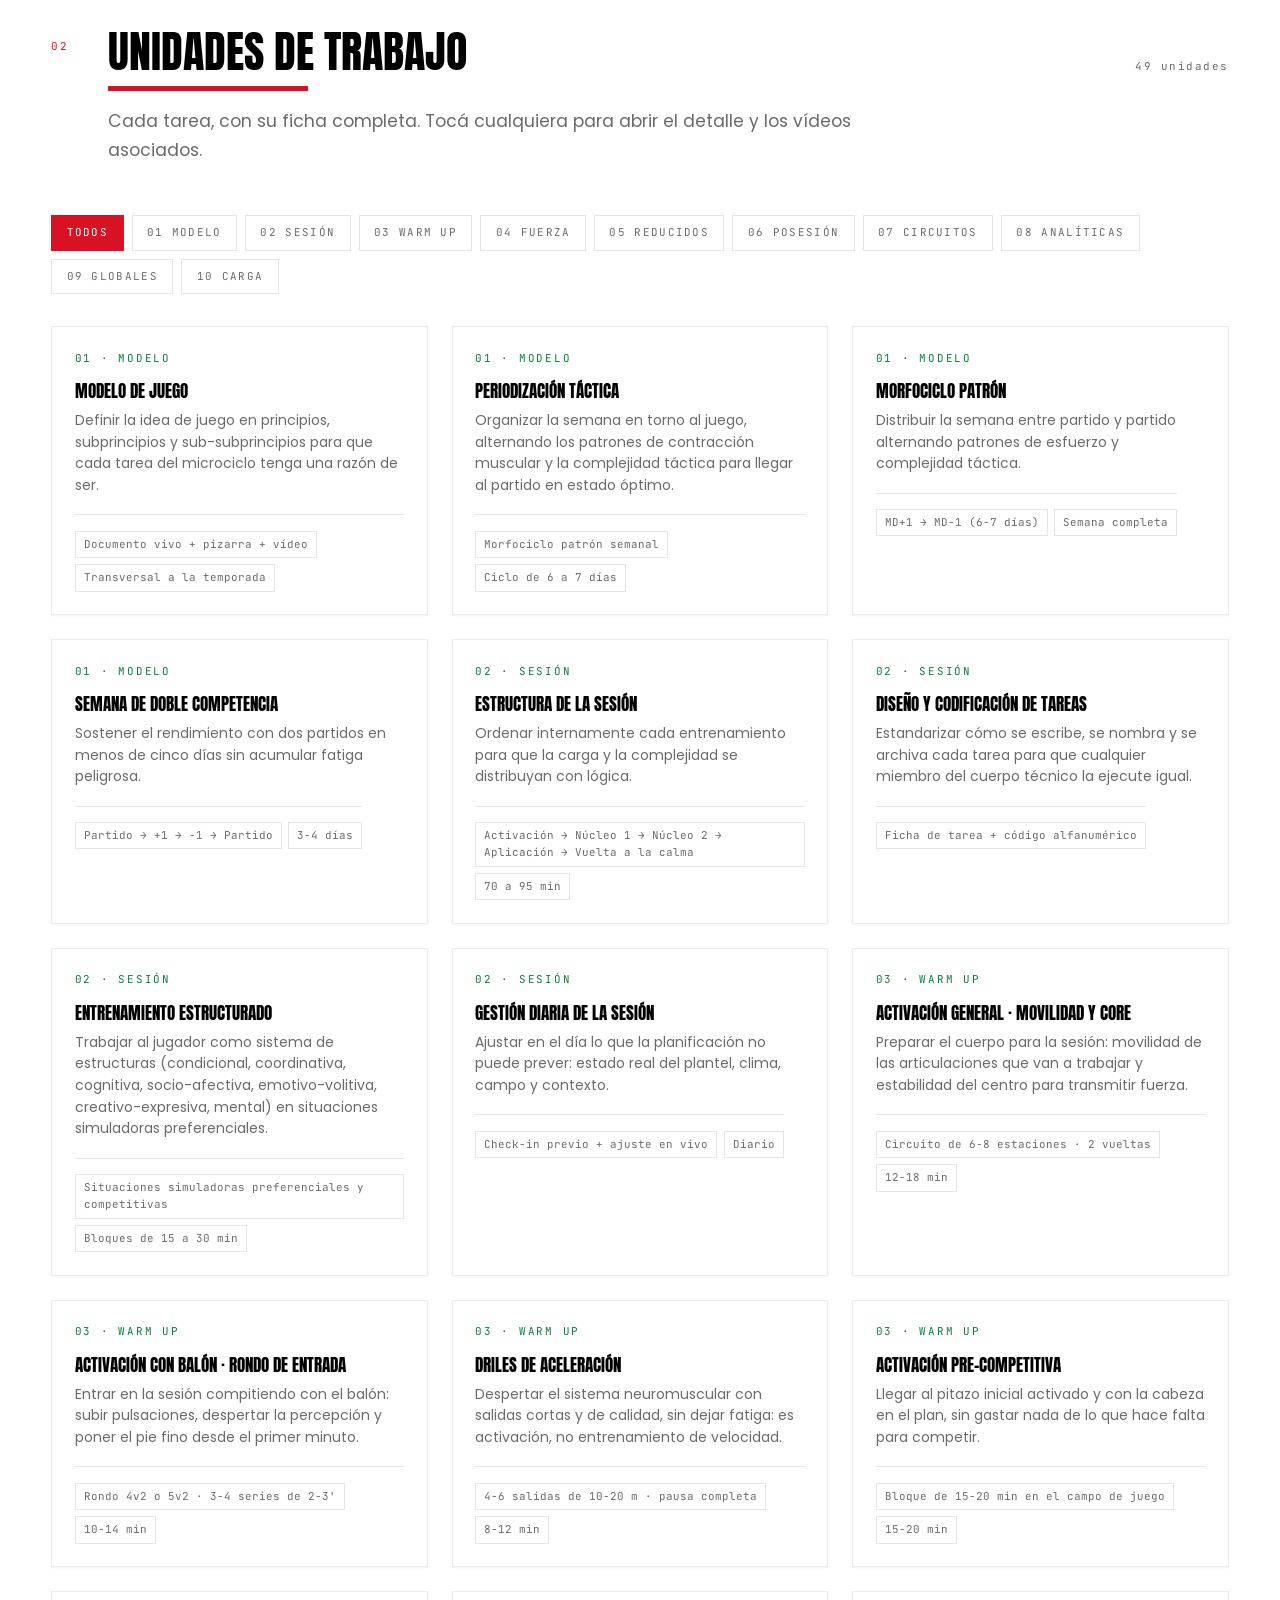
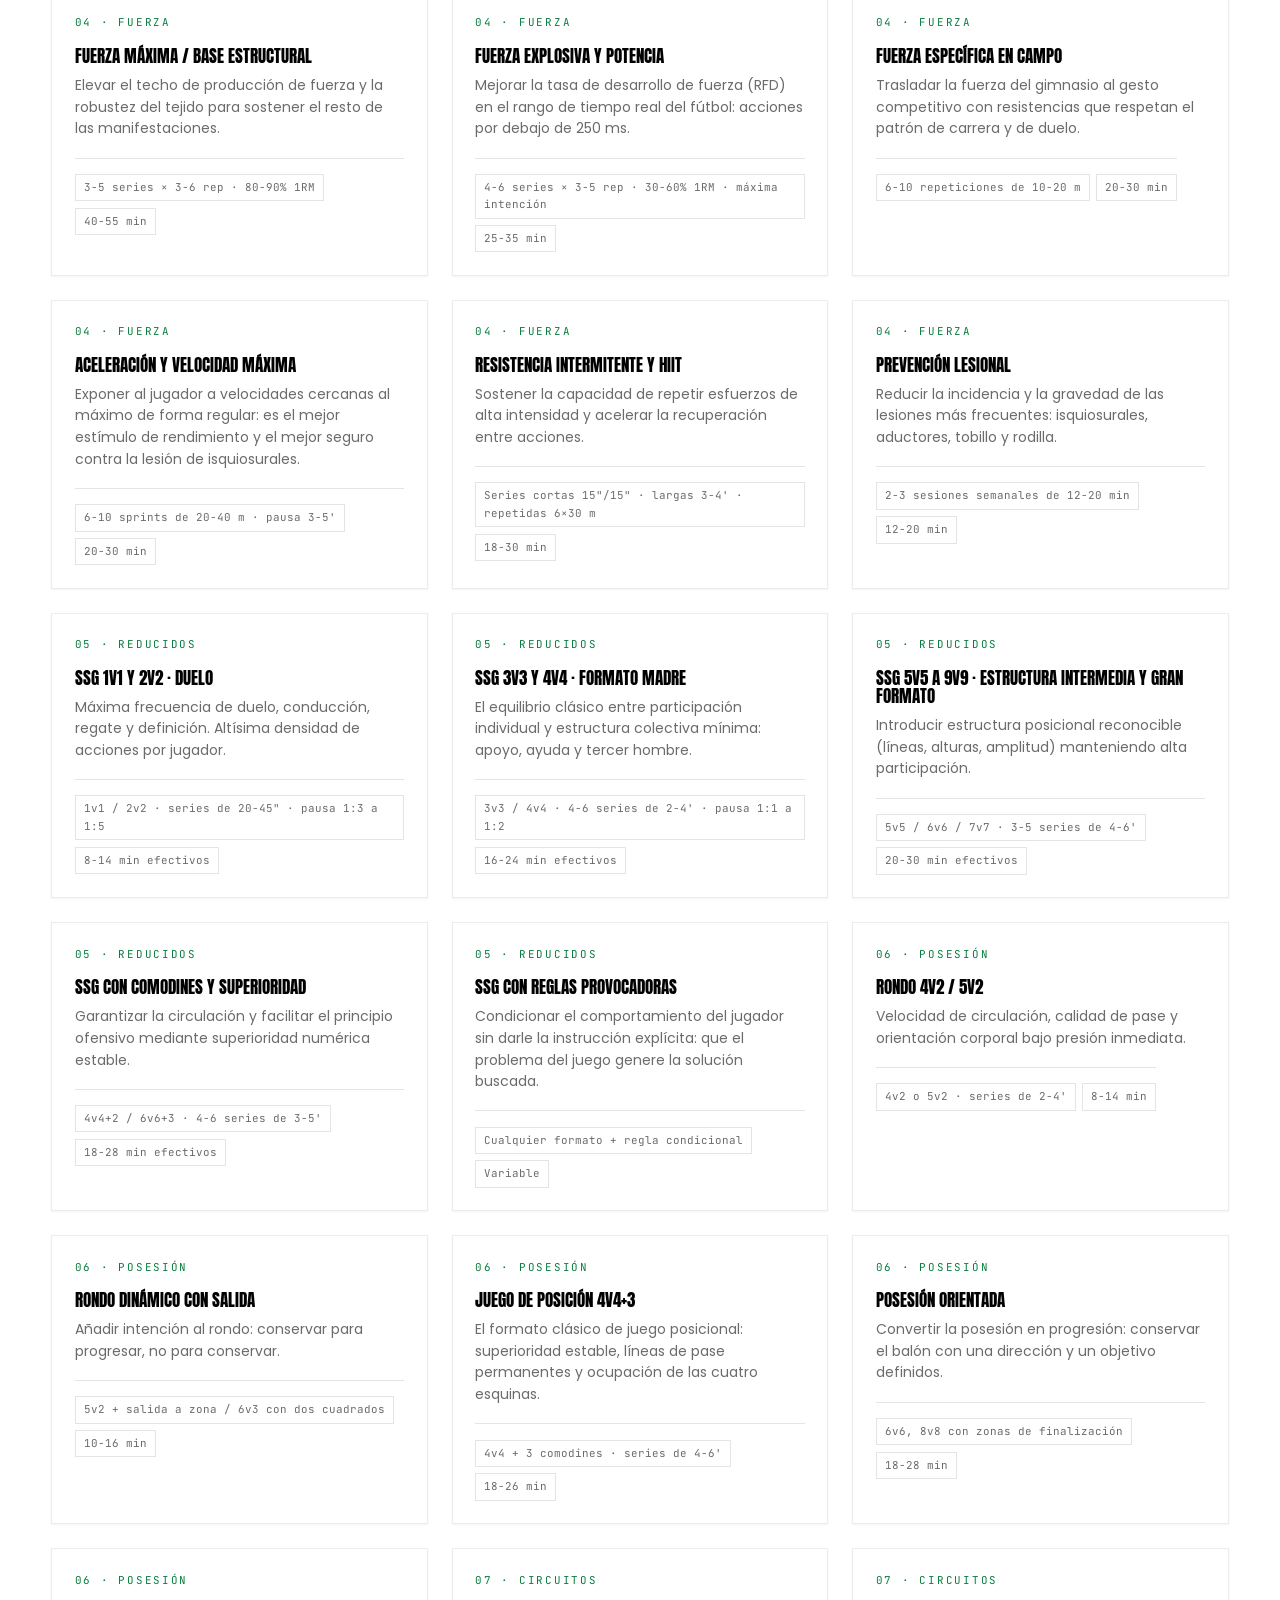
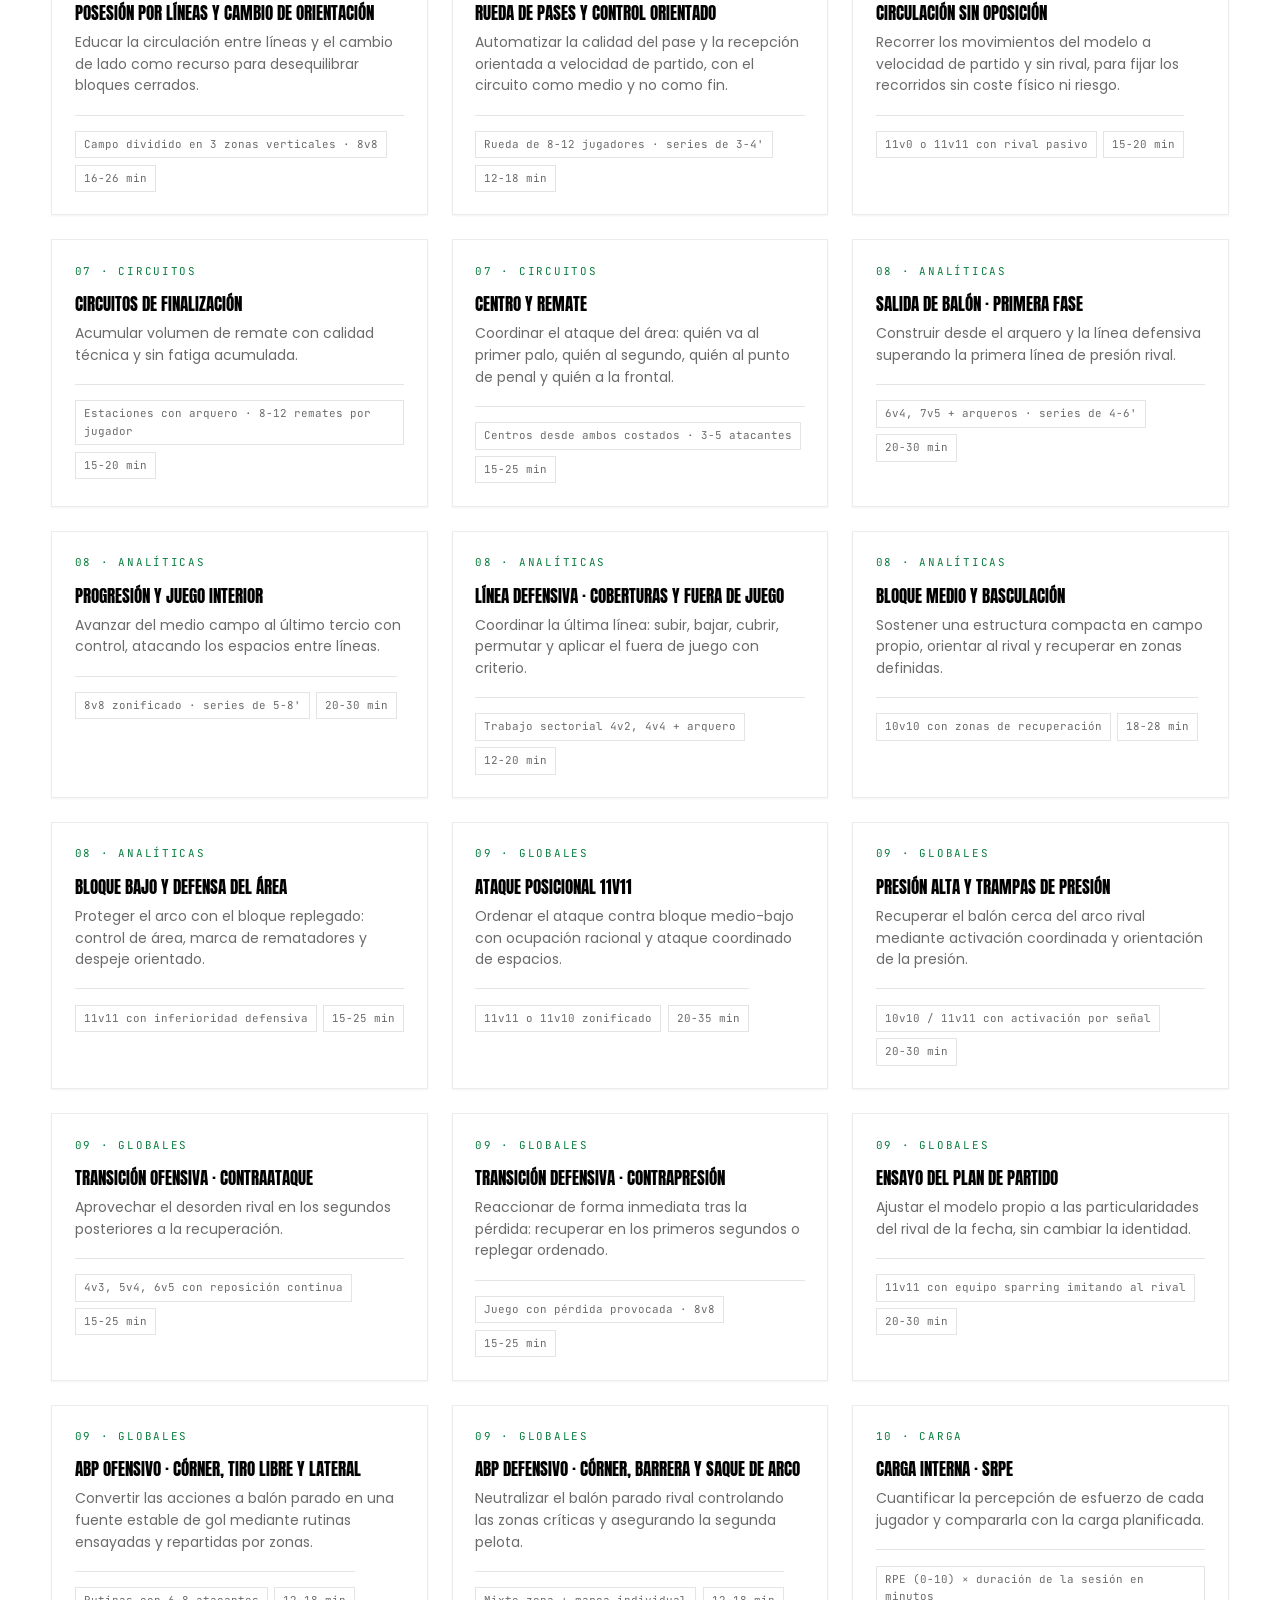
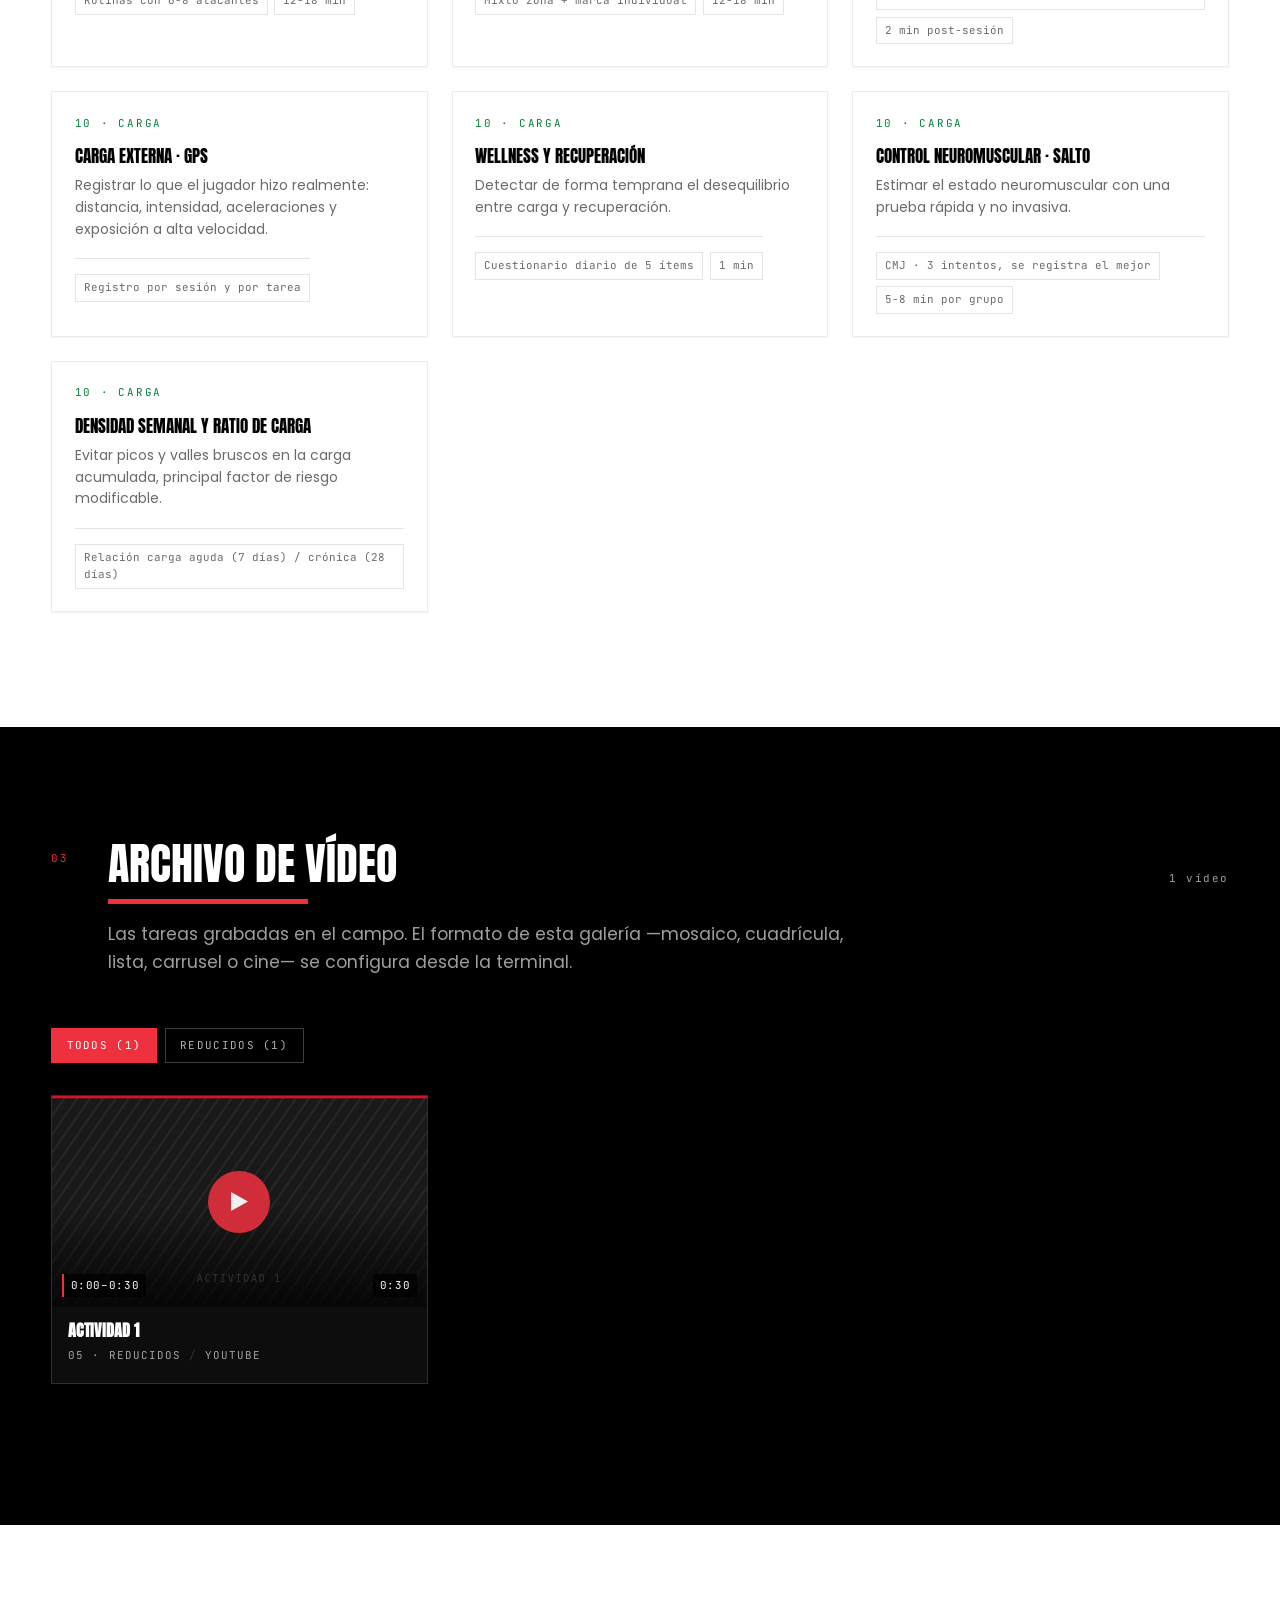
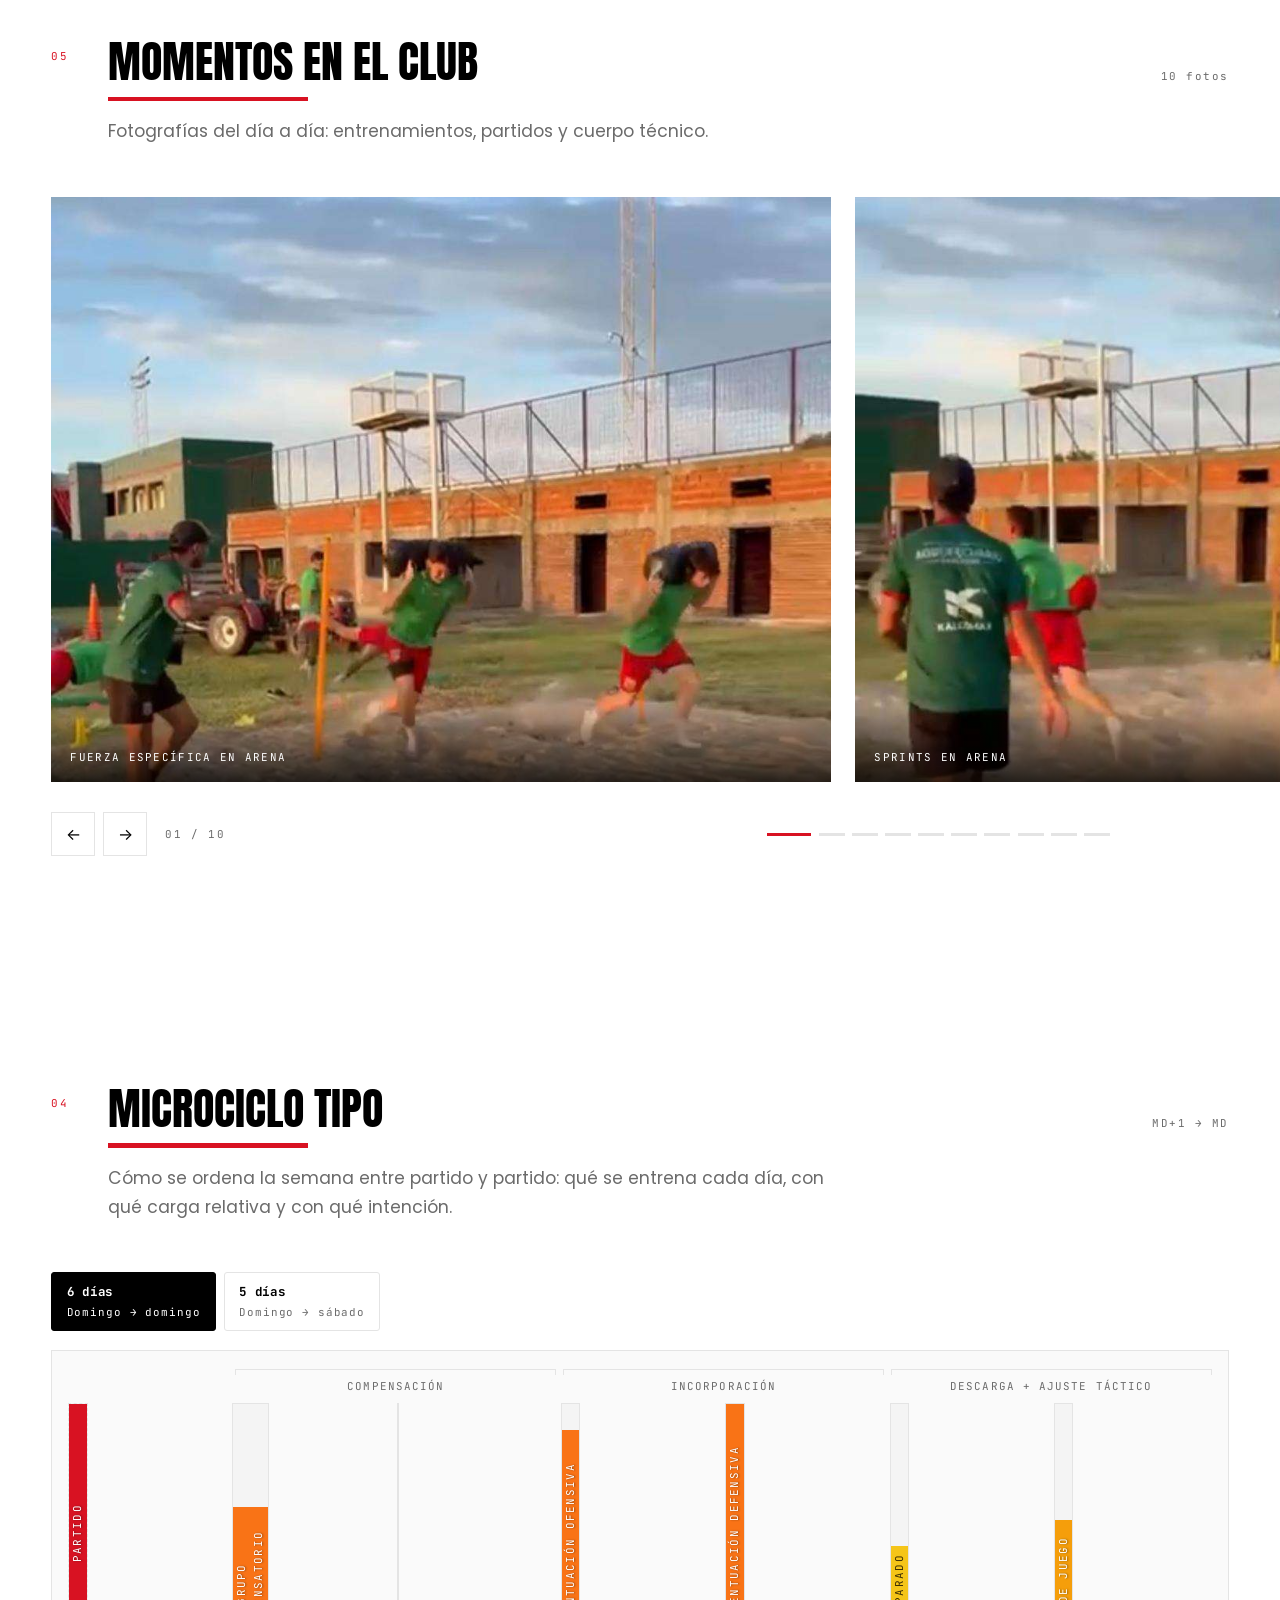
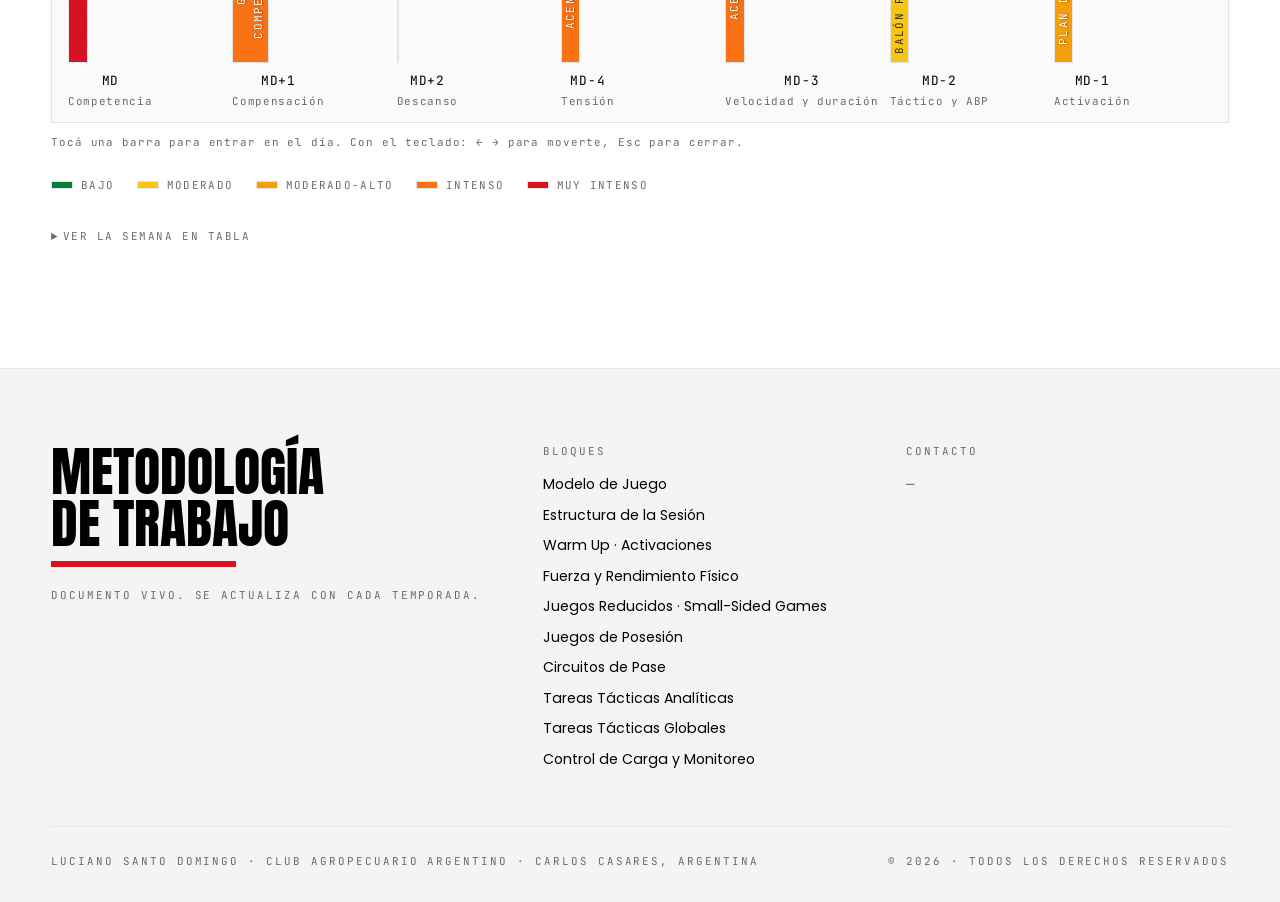
==== commit 942d9eef: "Diez carpetas, menos fichas y el microciclo interactivo Bloques - De 9 carpetas y 62 fichas a 10 y 4" ====
--- a/index.html
+++ b/index.html
@@ -192,17 +192,32 @@
             con qué carga relativa y con qué intención.</p>
         </div>
       </div>
-      <div class="micro-table-wrap reveal">
-        <table class="micro-table">
-          <thead>
-            <tr>
-              <th>Día</th><th>Tipo</th><th>Foco</th><th>Contenidos</th><th>Duración</th><th>Carga</th>
-            </tr>
-          </thead>
-          <tbody id="microBody"></tbody>
-        </table>
-      </div>
+      <!-- Gráfico tocable: cada barra abre su día -->
+      <div class="morfo reveal">
+        <div class="morfo-tabs" id="morfoTabs" role="tablist" aria-label="Morfociclos"></div>
+        <div class="morfo-plot">
+          <div class="morfo-fases" id="morfoFases" aria-hidden="true"></div>
+          <div class="morfo-barras" id="morfoBarras"></div>
+        </div>
+        <div class="morfo-dia" id="morfoDia" hidden></div>
+        <p class="morfo-pista" id="morfoPista">Tocá una barra para entrar en el día. Con el teclado: ← → para moverte, Esc para cerrar.</p>
+      </div>
+
       <div class="load-legend reveal" id="microLegend"></div>
+
+      <details class="morfo-tabla reveal">
+        <summary>Ver la semana en tabla</summary>
+        <div class="micro-table-wrap">
+          <table class="micro-table">
+            <thead>
+              <tr>
+                <th>Día</th><th>Tipo</th><th>Foco</th><th>Contenidos</th><th>Duración</th><th>Carga</th>
+              </tr>
+            </thead>
+            <tbody id="microBody"></tbody>
+          </table>
+        </div>
+      </details>
     </div>
   </section>
 
@@ -324,6 +339,7 @@
     <div class="f-row">
       <label class="f-field"><span>Bloque</span><select id="vBlock"></select></label>
       <label class="f-field"><span>Unidad de trabajo · opcional</span><select id="vWork"></select></label>
+      <label class="f-field"><span>Día del microciclo · opcional</span><select id="vDia"></select></label>
     </div>
 
     <label class="f-field"><span>Etiquetas · opcional</span>
--- a/assets/css/site.css
+++ b/assets/css/site.css
@@ -492,6 +492,156 @@
 .ficha-list li::before { content: ""; position: absolute; left: 0; top: .62em; width: 7px; height: 1px; background: var(--accent); }
 
 /* ========================= MICROCICLO ========================= */
+
+/* --- El gráfico de la semana, como en las láminas del club --- */
+.morfo { margin-bottom: 1.6rem; }
+
+.morfo-tabs { display: flex; gap: .5rem; flex-wrap: wrap; margin-bottom: 1.2rem; }
+.morfo-tab {
+  display: flex; flex-direction: column; gap: .1rem; text-align: left;
+  padding: .55rem .9rem; border: 1px solid var(--border); border-radius: 3px;
+  background: var(--bg); transition: all .2s var(--ease);
+}
+.morfo-tab b { font-family: var(--font-mono); font-size: .78rem; letter-spacing: .06em; color: var(--text); }
+.morfo-tab span { font-family: var(--font-mono); font-size: var(--fs-micro); color: var(--muted); letter-spacing: .08em; }
+.morfo-tab:hover { border-color: var(--text); }
+.morfo-tab.is-active { background: var(--text); border-color: var(--text); }
+.morfo-tab.is-active b, .morfo-tab.is-active span { color: var(--bg); }
+
+.morfo-plot { border: 1px solid var(--border); background: var(--bg-2); padding: 1.1rem 1rem .8rem; }
+
+/* Los arcos de fase: un tramo por grupo de días */
+.morfo-fases { display: flex; gap: .4rem; margin-bottom: .55rem; }
+.morfo-fase { display: flex; flex-direction: column; align-items: center; gap: .25rem; min-width: 0; }
+.morfo-fase i { display: block; width: 100%; height: 6px; border: 1px solid var(--border); border-bottom: 0; }
+.morfo-fase b {
+  font-family: var(--font-mono); font-size: var(--fs-micro); letter-spacing: .1em;
+  text-transform: uppercase; color: var(--muted); font-weight: 400;
+  text-align: center; line-height: 1.4; max-width: 100%;
+}
+.morfo-fase.is-vacia { visibility: hidden; }
+
+.morfo-barras { display: flex; gap: .4rem; align-items: stretch; }
+.morfo-barra {
+  flex: 1 1 0; min-width: 0; display: flex; flex-direction: column; gap: .5rem;
+  padding: 0; background: none; border: 0; cursor: pointer; text-align: center;
+}
+.mb-col {
+  display: flex; align-items: flex-end; justify-content: center;
+  height: clamp(150px, 22vw, 260px);
+  background: var(--surface-2); border: 1px solid var(--border);
+  transition: border-color .2s var(--ease);
+}
+.mb-fill {
+  width: 100%; display: flex; align-items: center; justify-content: center;
+  background: var(--nivel-bajo); transition: filter .2s var(--ease);
+}
+.mb-fill[data-nivel="bajo"]           { background: var(--nivel-bajo); }
+.mb-fill[data-nivel="moderado"]       { background: var(--nivel-moderado); }
+.mb-fill[data-nivel="moderado-alto"]  { background: var(--nivel-moderado-alto); }
+.mb-fill[data-nivel="intenso"]        { background: var(--nivel-intenso); }
+.mb-fill[data-nivel="muy-intenso"]    { background: var(--nivel-muy-intenso); }
+/* El acento va escrito dentro de la barra, en vertical, como en sus láminas */
+.mb-acento {
+  writing-mode: vertical-rl; transform: rotate(180deg);
+  font-family: var(--font-mono); font-size: var(--fs-micro); letter-spacing: .12em;
+  text-transform: uppercase; color: #fff; padding: .5rem 0;
+  max-height: 100%; overflow: hidden; text-shadow: 0 1px 2px rgba(0,0,0,.45);
+}
+/* En una barra muy baja el rótulo no entra: se oculta y queda el del pie */
+.mb-fill.is-corta .mb-acento { display: none; }
+.mb-fill[data-nivel="moderado"] .mb-acento { color: #3d2e02; text-shadow: none; }
+
+.mb-pie { display: flex; flex-direction: column; gap: .15rem; }
+.mb-dia { font-family: var(--font-mono); font-size: .8rem; letter-spacing: .06em; color: var(--text); }
+.mb-tipo {
+  font-family: var(--font-mono); font-size: var(--fs-micro); color: var(--muted);
+  letter-spacing: .06em; line-height: 1.4;
+}
+.mb-mat {
+  align-self: center; font-family: var(--font-mono); font-size: var(--fs-micro);
+  color: var(--accent-2-ink); background: var(--accent-2); border-radius: 999px;
+  min-width: 18px; padding: 0 .35rem; line-height: 1.5;
+}
+.morfo-barra:hover .mb-col, .morfo-barra:focus-visible .mb-col { border-color: var(--text); }
+.morfo-barra:hover .mb-fill { filter: brightness(1.08); }
+.morfo-barra.is-abierta .mb-col { border-color: var(--text); box-shadow: inset 0 0 0 1px var(--text); }
+.morfo-barra.is-partido .mb-col { border-style: dashed; }
+
+.morfo-pista {
+  font-family: var(--font-mono); font-size: var(--fs-micro); color: var(--muted);
+  letter-spacing: .08em; margin-top: .7rem;
+}
+
+/* --- El día abierto --- */
+.morfo-dia { border: 1px solid var(--text); border-top: 0; padding: 1.3rem 1.2rem; background: var(--bg); }
+.md-head { display: flex; align-items: flex-start; gap: 1rem; flex-wrap: wrap; }
+.md-id { display: flex; align-items: baseline; gap: .7rem; flex: 1 1 auto; }
+.md-day { font-family: var(--font-display); font-size: clamp(1.6rem, 4vw, 2.4rem); line-height: 1; }
+.md-tipo { font-family: var(--font-mono); font-size: .8rem; letter-spacing: .1em; text-transform: uppercase; color: var(--muted); }
+.md-meta { display: flex; gap: .6rem; align-items: center; flex-wrap: wrap; }
+.md-dato, .md-fase {
+  font-family: var(--font-mono); font-size: var(--fs-micro); letter-spacing: .08em;
+  color: var(--muted); border: 1px solid var(--border); padding: .15rem .45rem;
+}
+.md-fase { text-transform: uppercase; }
+.md-cerrar { font-size: .9rem; color: var(--muted); padding: .2rem .5rem; border: 1px solid var(--border); }
+.md-cerrar:hover { color: var(--text); border-color: var(--text); }
+.md-acento {
+  font-family: var(--font-mono); font-size: .78rem; letter-spacing: .1em;
+  text-transform: uppercase; color: var(--accent); margin-top: .8rem;
+}
+.md-cont { margin-top: .5rem; max-width: 68ch; }
+.md-claves { margin-top: .9rem; display: grid; gap: .4rem; max-width: 78ch; }
+.md-claves li { position: relative; padding-left: 1.1rem; font-size: .92rem; color: var(--muted); }
+.md-claves li::before { content: ""; position: absolute; left: 0; top: .62em; width: 7px; height: 1px; background: var(--accent); }
+
+.md-bloque { margin-top: 1.4rem; }
+.md-bloque h4 {
+  font-family: var(--font-mono); font-size: var(--fs-micro); letter-spacing: .14em;
+  text-transform: uppercase; color: var(--muted); margin-bottom: .6rem;
+}
+.md-videos { display: flex; gap: .6rem; flex-wrap: wrap; }
+.md-video {
+  display: flex; flex-direction: column; gap: .3rem; width: 150px; text-align: left;
+  border: 1px solid var(--border); padding: .35rem; background: var(--bg);
+}
+.md-video img, .md-ph { width: 100%; aspect-ratio: 16/9; object-fit: cover; background: var(--surface-2); }
+.md-ph { display: grid; place-items: center; font-family: var(--font-mono); font-size: var(--fs-micro); color: var(--muted); }
+.md-video span { font-size: .76rem; line-height: 1.35; }
+.md-video:hover, .md-video.is-on { border-color: var(--text); }
+.md-player { margin-top: .7rem; }
+.md-player iframe, .md-player video { width: 100%; max-width: 640px; aspect-ratio: 16/9; border: 0; background: #000; }
+.md-fotos { display: grid; grid-template-columns: repeat(auto-fill, minmax(140px, 1fr)); gap: .5rem; }
+.md-fotos img { width: 100%; aspect-ratio: 4/3; object-fit: cover; border: 1px solid var(--border); }
+.md-tareas { display: flex; gap: .5rem; flex-wrap: wrap; }
+.md-tarea {
+  display: flex; flex-direction: column; gap: .15rem; text-align: left;
+  border: 1px solid var(--border); padding: .5rem .7rem; background: var(--bg);
+}
+.md-tarea b { font-size: .82rem; font-weight: 500; }
+.md-tarea span { font-family: var(--font-mono); font-size: var(--fs-micro); color: var(--muted); letter-spacing: .08em; }
+.md-tarea:hover { border-color: var(--text); }
+.md-vacio { margin-top: 1.2rem; font-size: .88rem; color: var(--muted); max-width: 60ch; }
+
+/* --- La tabla, ahora plegada debajo --- */
+.morfo-tabla { margin-top: 1.6rem; }
+.morfo-tabla summary {
+  font-family: var(--font-mono); font-size: var(--fs-micro); letter-spacing: .14em;
+  text-transform: uppercase; color: var(--muted); cursor: pointer; padding: .5rem 0;
+}
+.morfo-tabla summary:hover { color: var(--text); }
+.morfo-tabla[open] summary { margin-bottom: .8rem; }
+
+@media (max-width: 720px) {
+  .mb-col { height: clamp(120px, 34vw, 180px); }
+  .mb-acento { font-size: 9px; letter-spacing: .06em; }
+  .mb-tipo { display: none; }
+  .morfo-fase b { font-size: 9px; letter-spacing: .04em; }
+  .morfo-barras, .morfo-fases { gap: .25rem; }
+  .md-video { width: 120px; }
+}
+
 .micro-table-wrap { overflow-x: auto; border: 1px solid var(--border); }
 .micro-table { min-width: 860px; font-size: .85rem; }
 .micro-table th, .micro-table td { padding: .9rem 1rem; text-align: left; border-bottom: 1px solid var(--border); vertical-align: top; }
--- a/assets/css/terminal.css
+++ b/assets/css/terminal.css
@@ -332,6 +332,7 @@
 }
 /* La carpeta va en la fila, no escondida detrás de «Editar» */
 .a-carpeta { display: flex; flex-direction: column; gap: .25rem; flex: 0 0 190px; }
+.a-carpeta-sm { flex: 0 0 108px; }
 .a-carpeta > span {
   font-size: .58rem; letter-spacing: .14em; text-transform: uppercase; color: #5f6f66;
 }
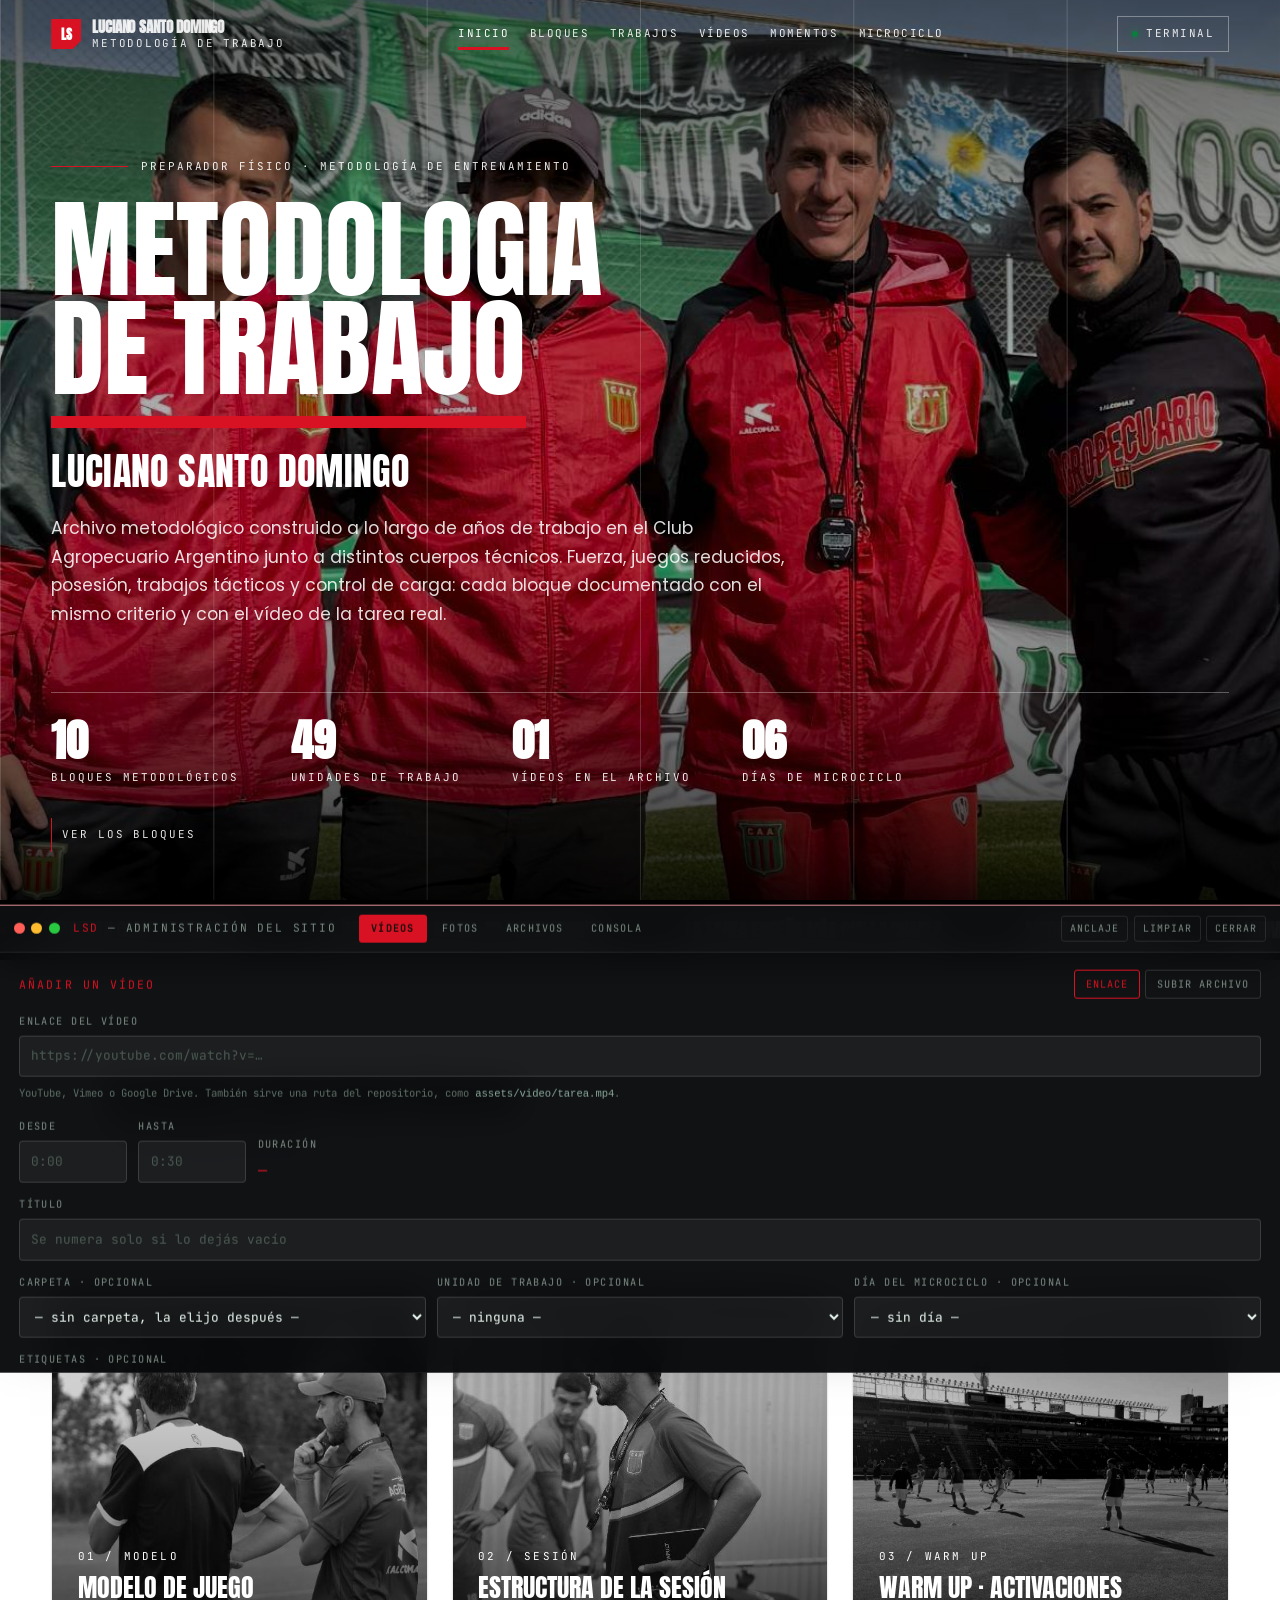
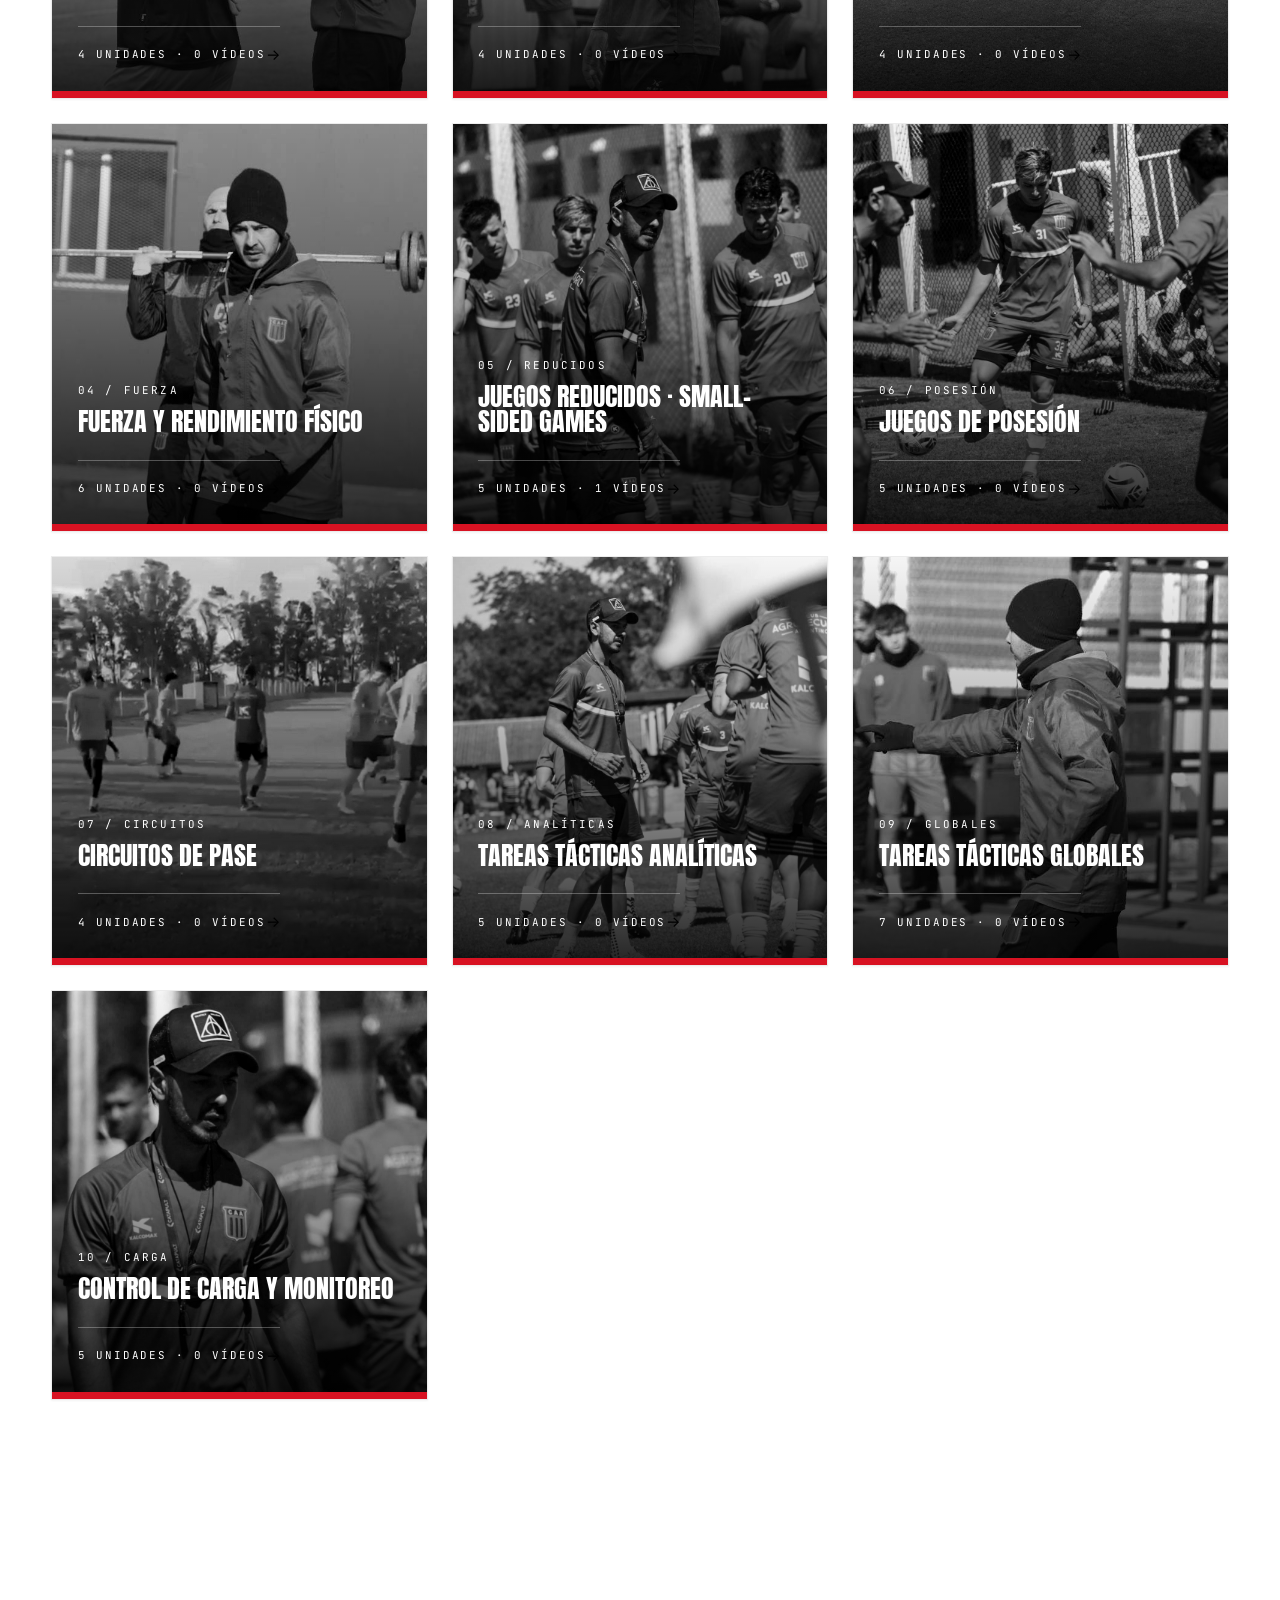
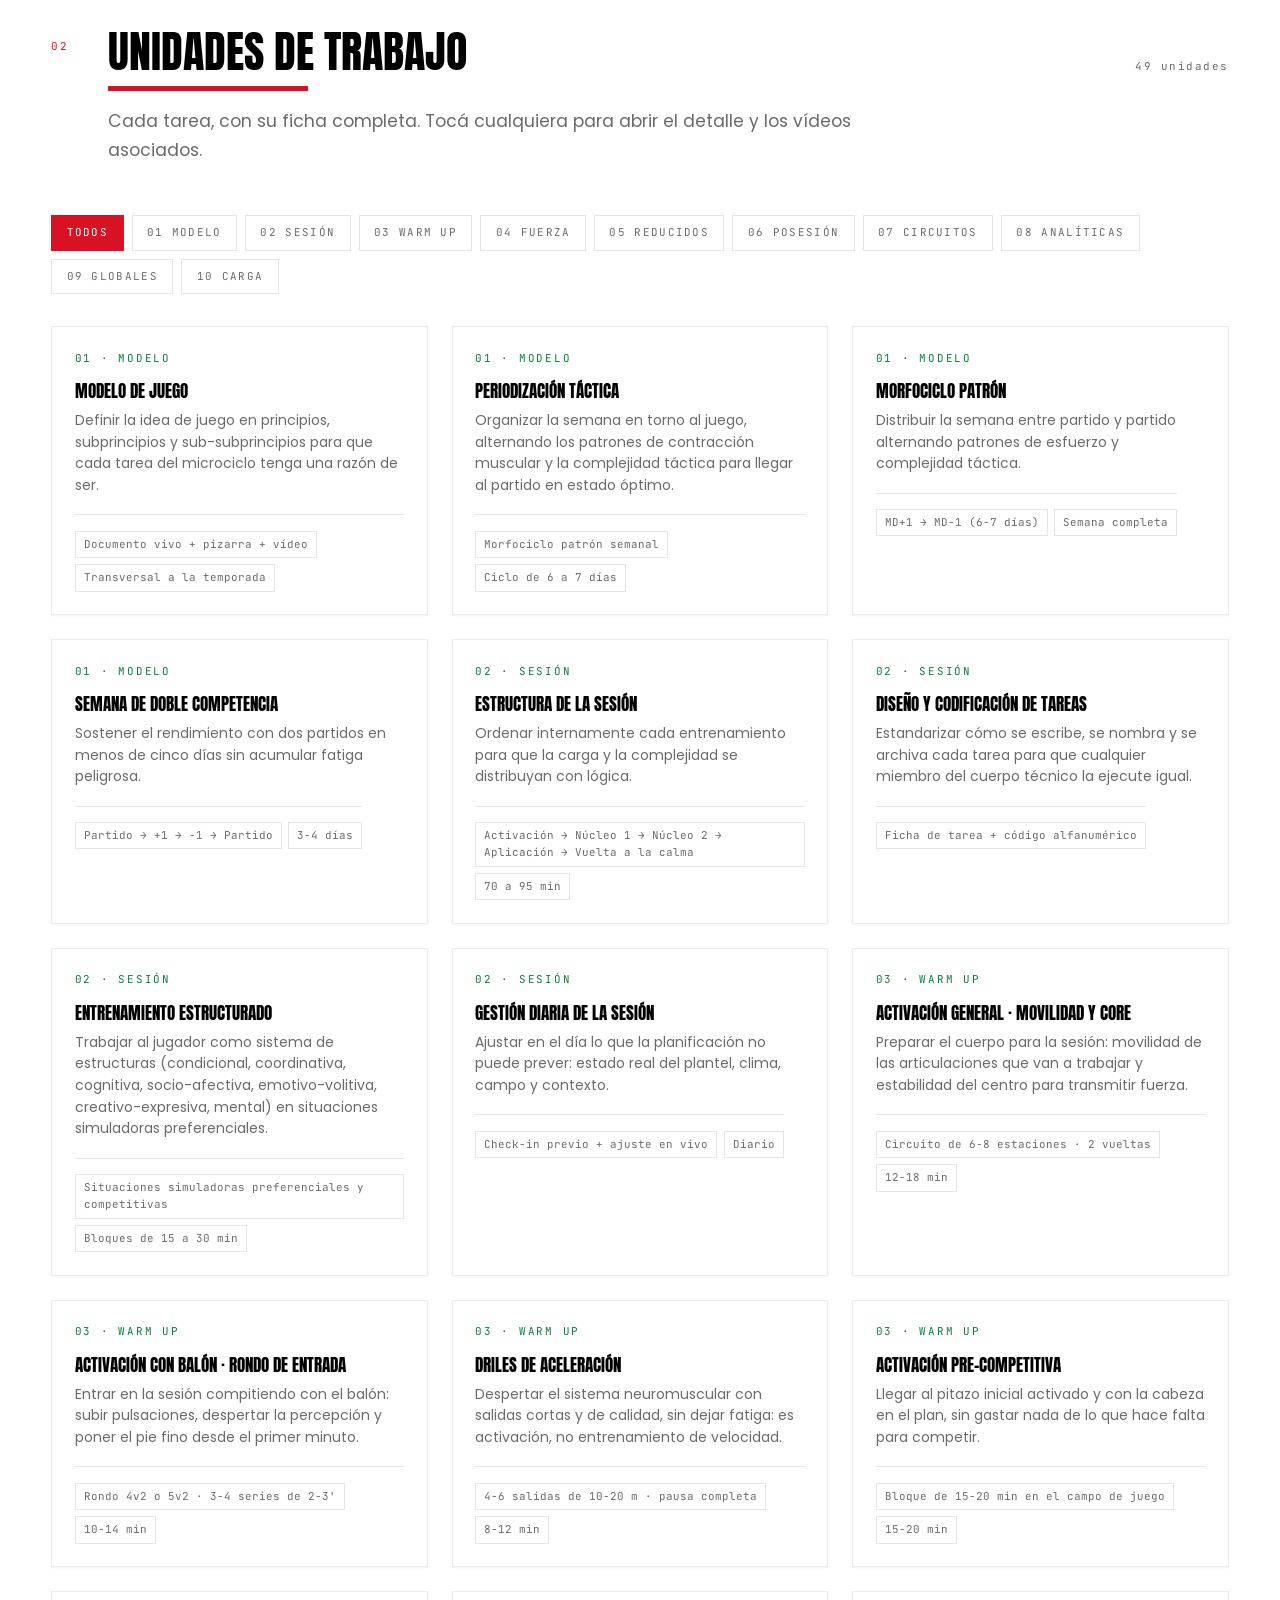
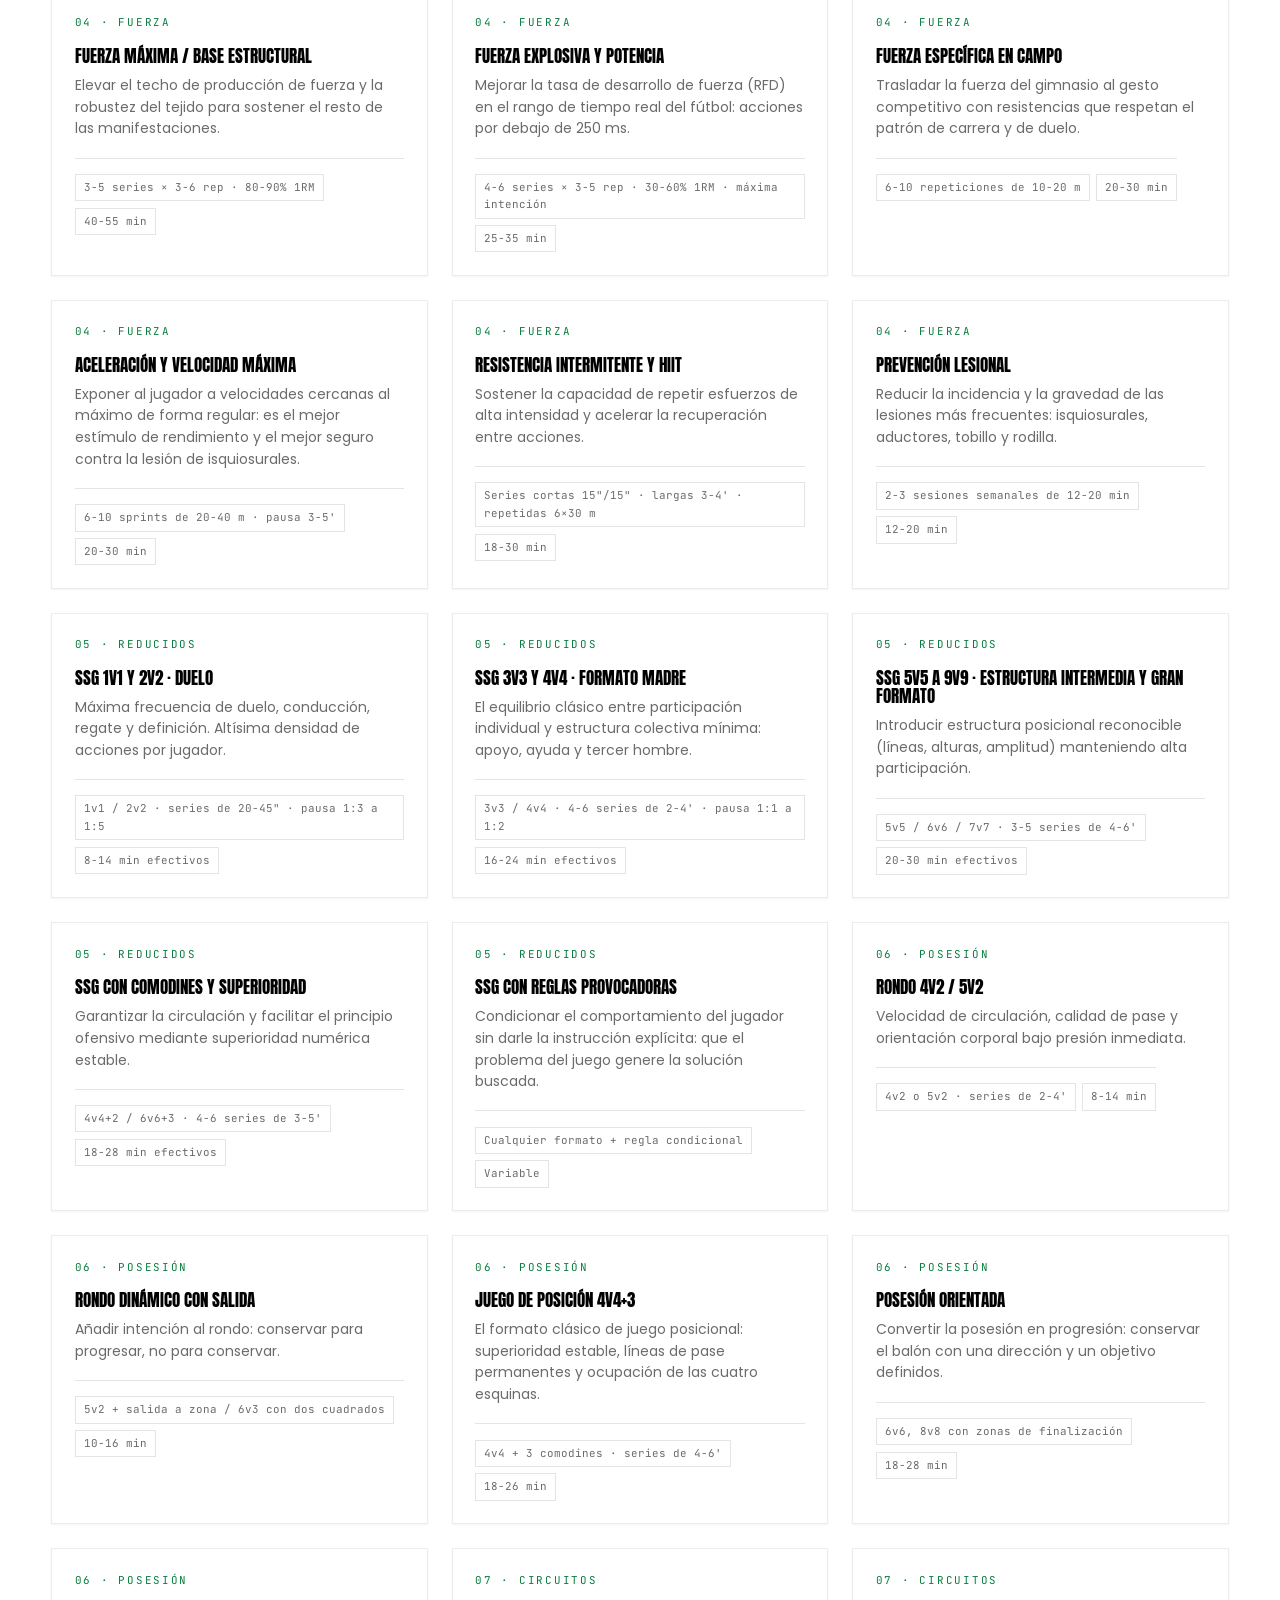
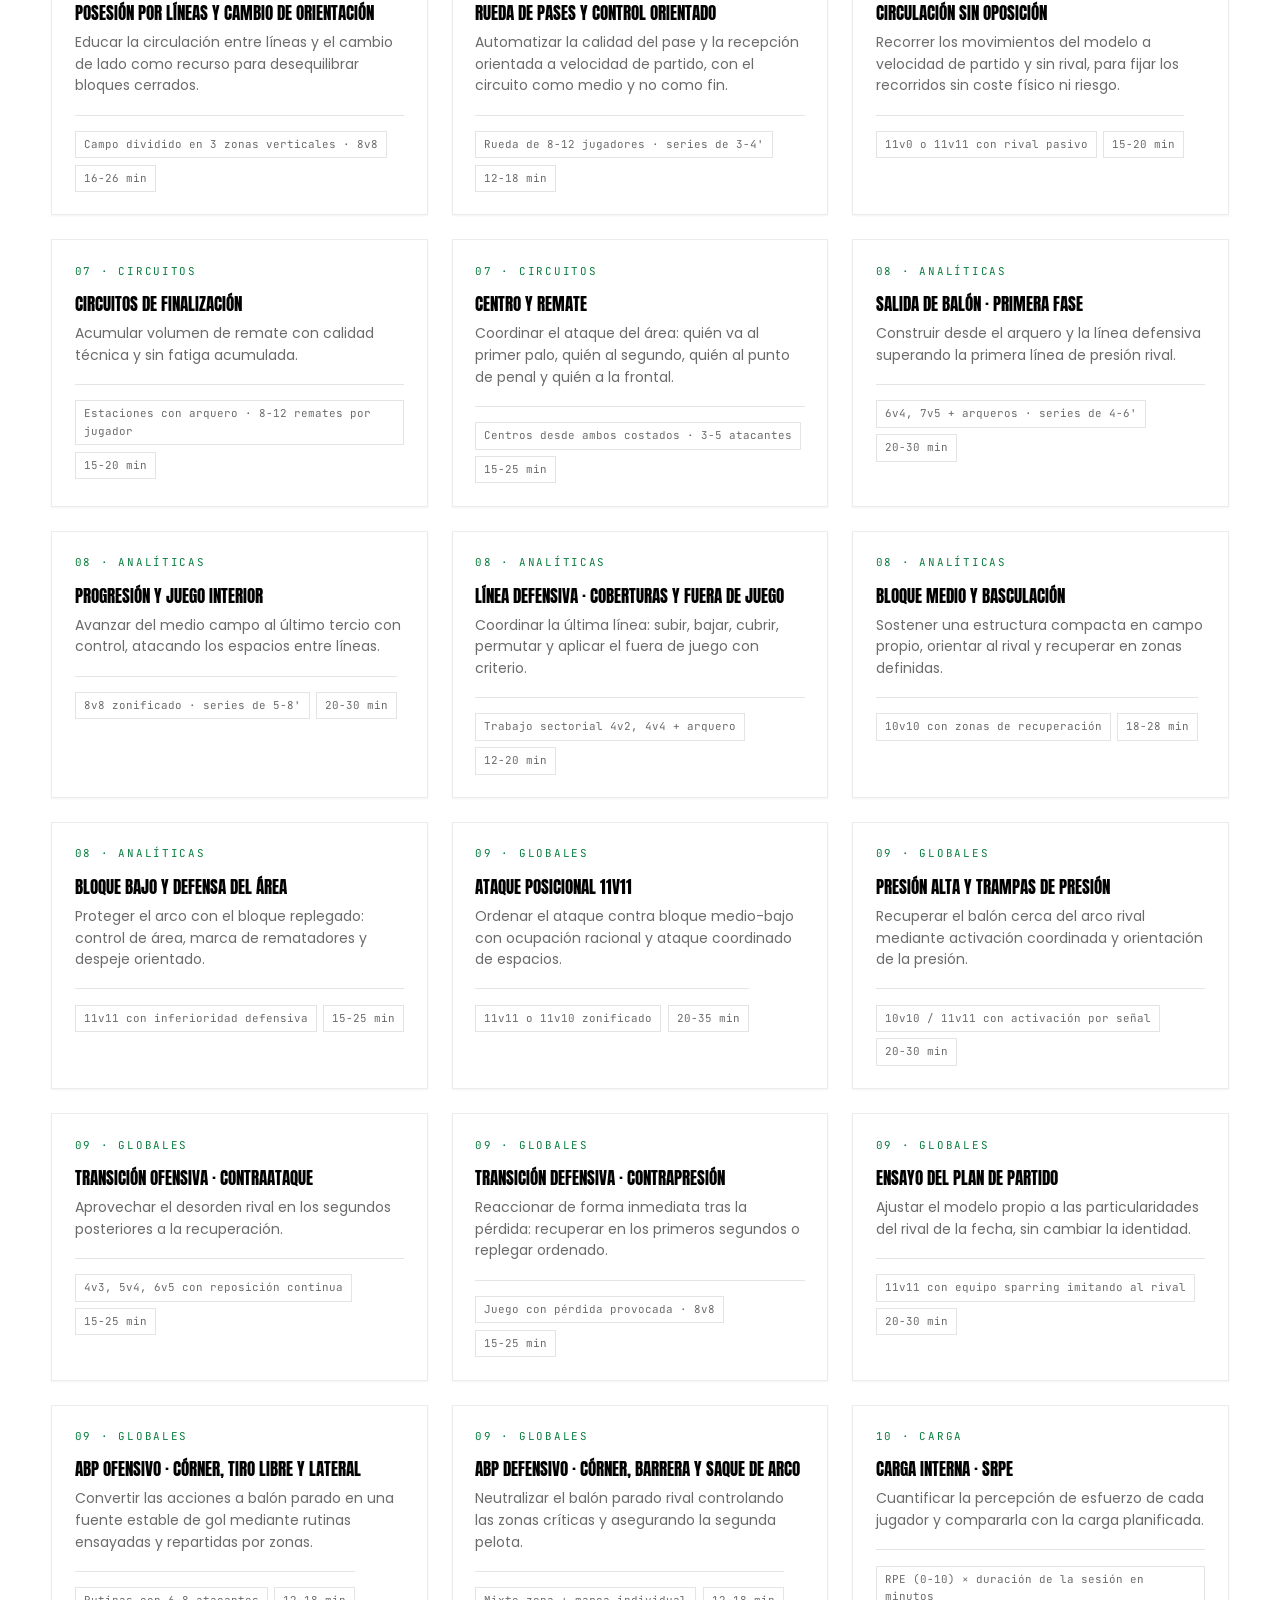
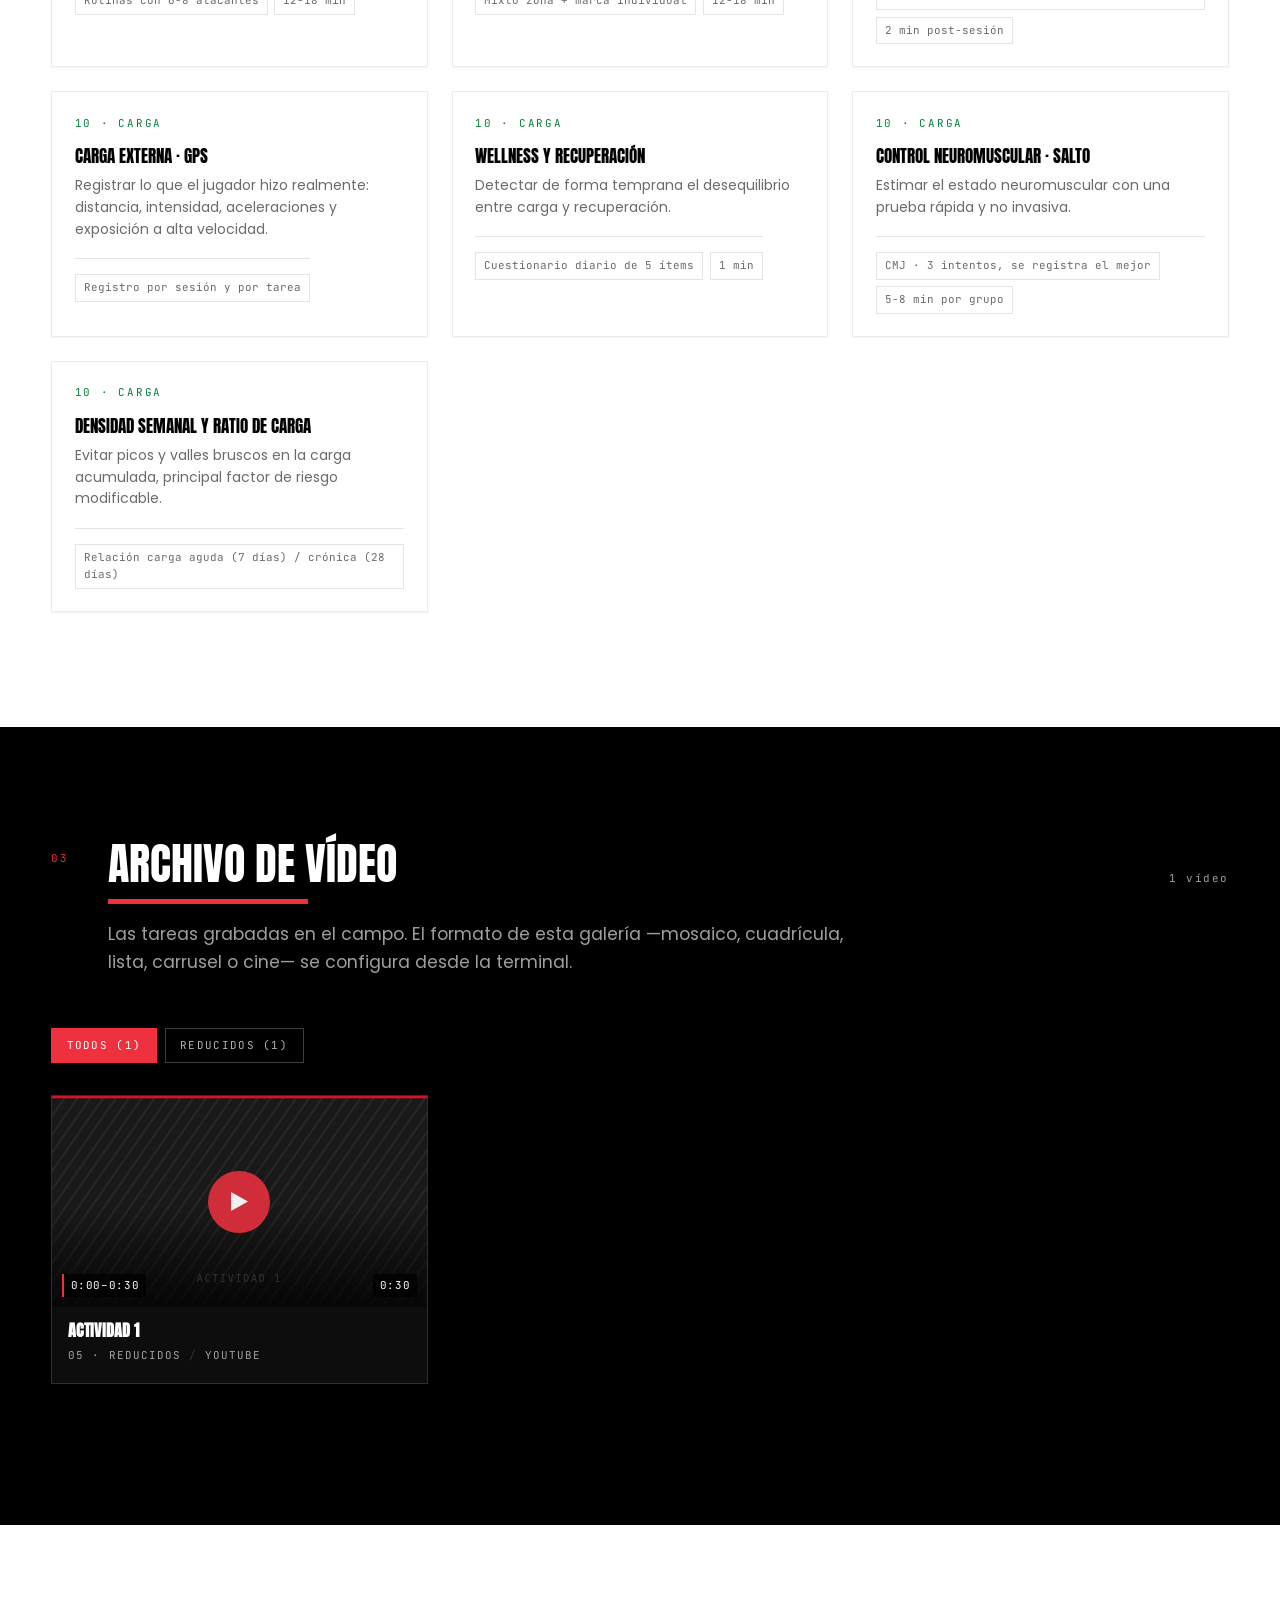
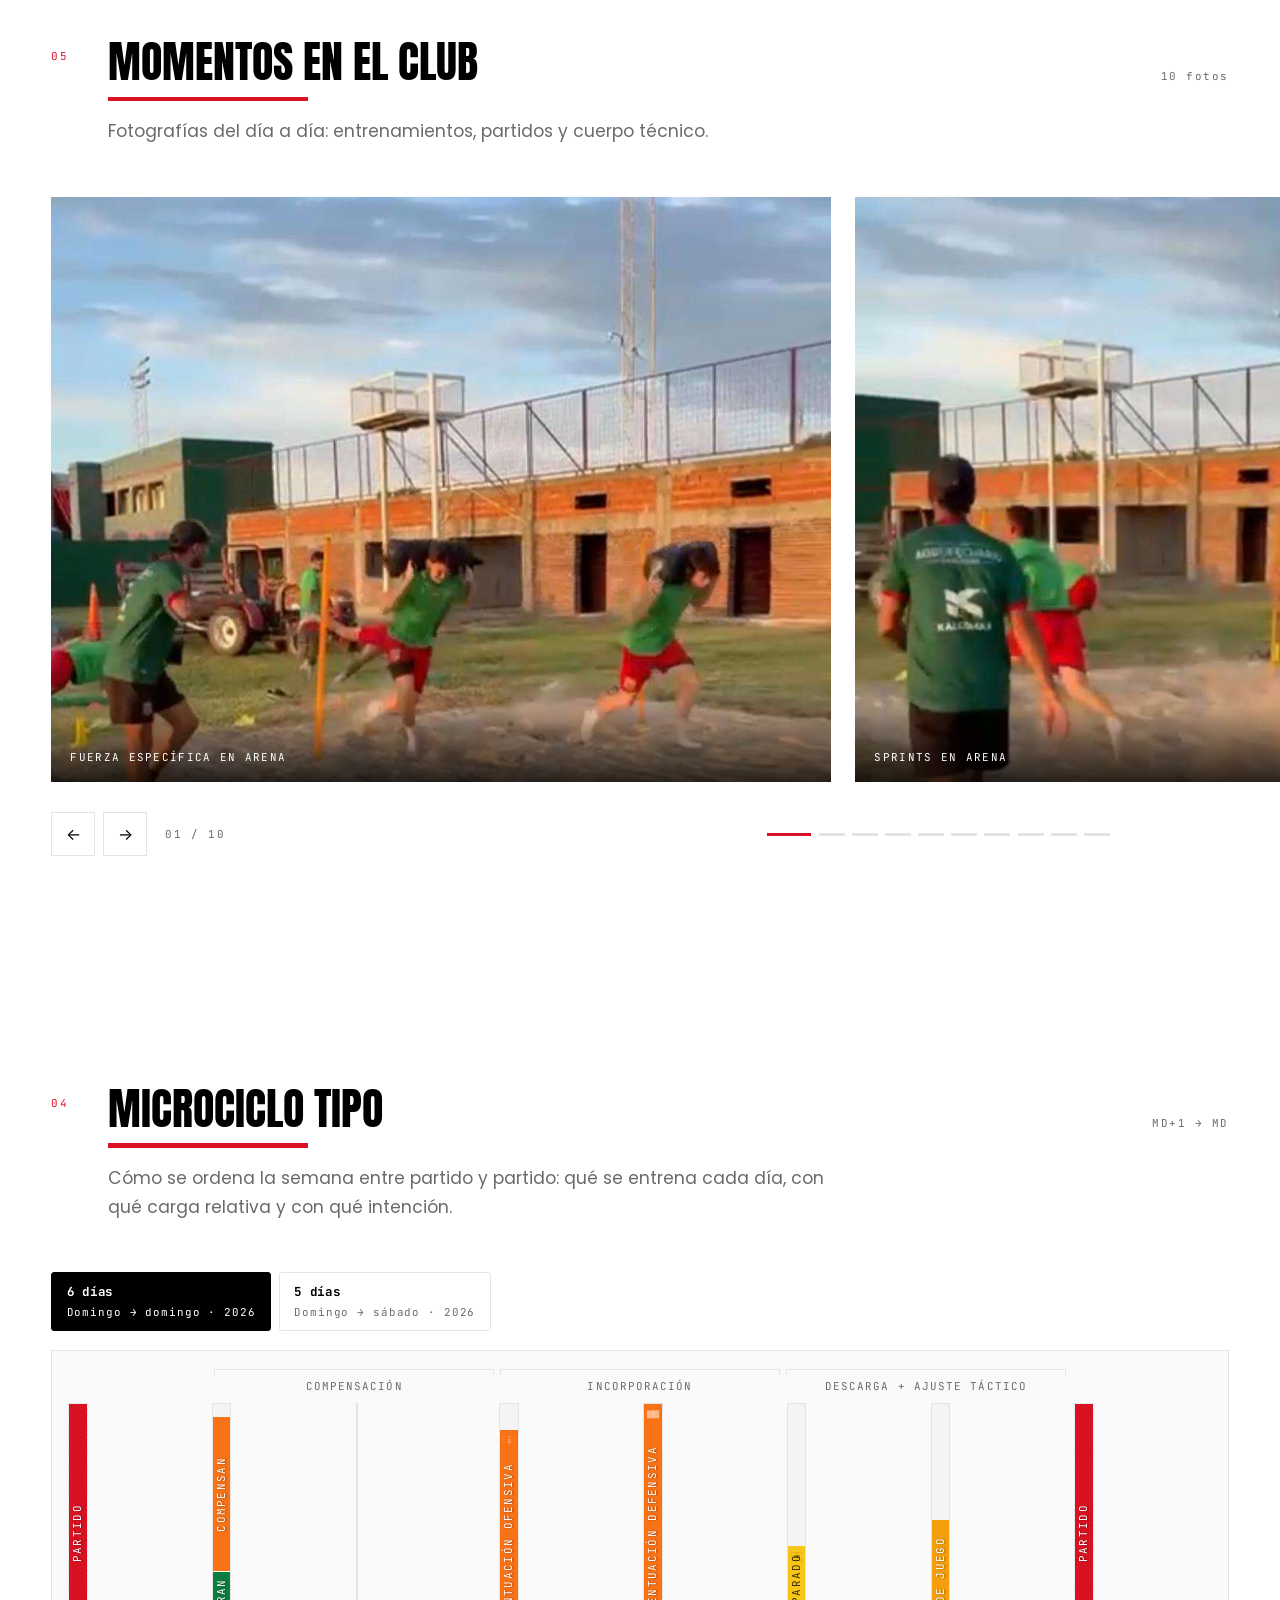
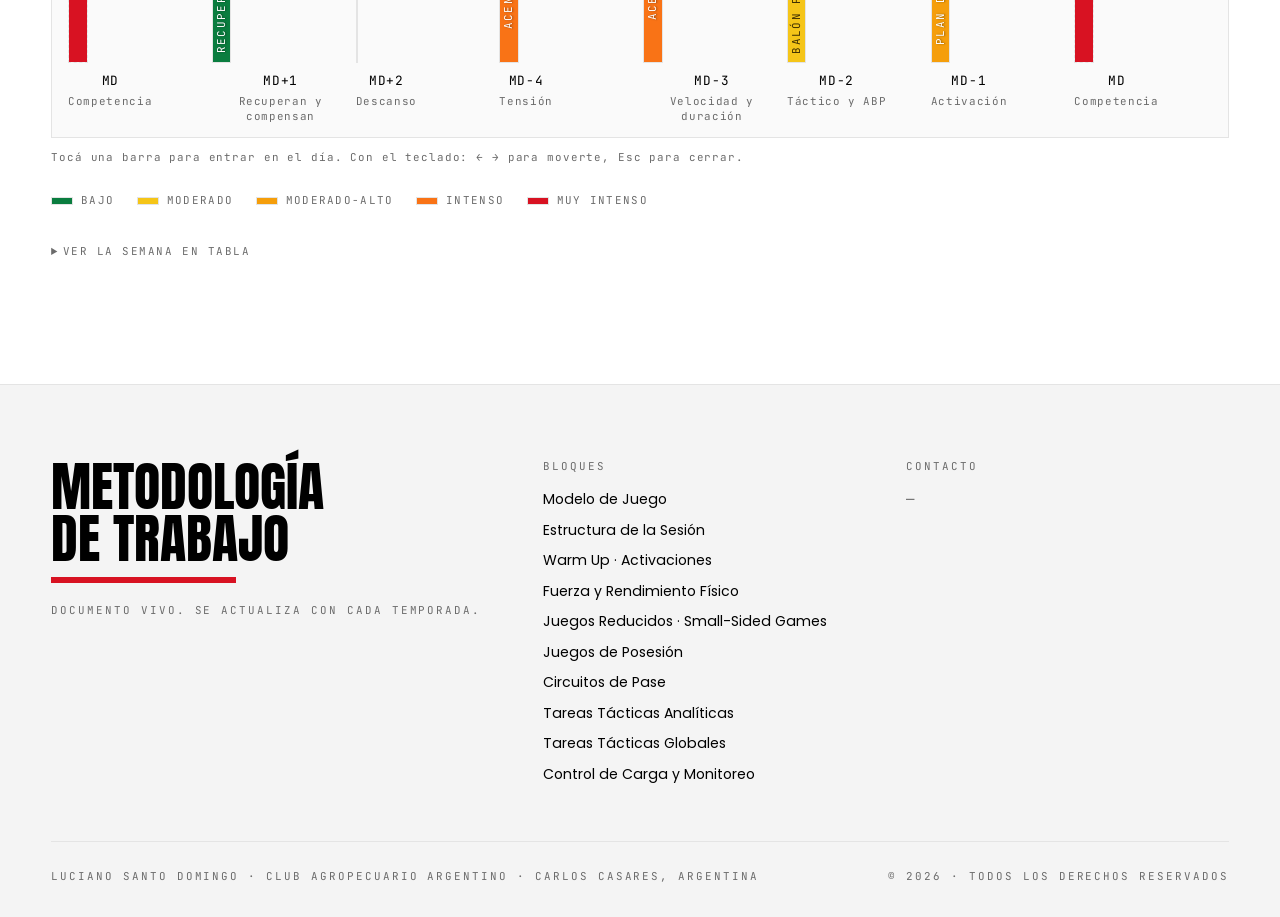
==== commit 8c58de3d: "Subir un vídeo termina en un botón, y la carpeta deja de ser obligatoria Luciano hacía todos los pas" ====
--- a/index.html
+++ b/index.html
@@ -135,10 +135,10 @@
       <div class="video-strip" id="videoStrip"></div>
 
       <div class="empty-state hidden" id="videosEmpty">
-        Todavía no hay vídeos en el archivo.<br>
-        Abrí la terminal con la tecla <kbd>`</kbd> o el botón <kbd>TERMINAL</kbd> y escribí:<br><br>
-        <kbd>video add "Rondo 4v2" https://youtu.be/XXXXXXX --bloque posesion</kbd><br><br>
-        Para ver ejemplos y probar los formatos: <kbd>demo</kbd>
+        Todavía no hay vídeos en el archivo.<br><br>
+        Tocá <kbd>TERMINAL</kbd> y, en la pestaña <kbd>Vídeos</kbd>, pegá el enlace de YouTube o elegí
+        el archivo, poné desde y hasta qué minuto y dale a <kbd>Subir vídeo a la página</kbd>.<br>
+        La carpeta se puede elegir después, desde la pestaña <kbd>Archivos</kbd>.
       </div>
     </div>
   </section>
@@ -337,7 +337,7 @@
       <input id="vTitle" type="text" placeholder="Se numera solo si lo dejás vacío"></label>
 
     <div class="f-row">
-      <label class="f-field"><span>Bloque</span><select id="vBlock"></select></label>
+      <label class="f-field"><span>Carpeta · opcional</span><select id="vBlock"></select></label>
       <label class="f-field"><span>Unidad de trabajo · opcional</span><select id="vWork"></select></label>
       <label class="f-field"><span>Día del microciclo · opcional</span><select id="vDia"></select></label>
     </div>
@@ -348,9 +348,9 @@
     <div class="f-msg" id="vMsg"></div>
 
     <div class="f-actions">
-      <button class="btn-primary" id="vSave">Añadir vídeo</button>
-      <button class="btn-ghost" id="vSaveMore">Añadir y seguir</button>
+      <button class="btn-primary btn-grande" id="vSave">Subir vídeo a la página</button>
       <button class="btn-ghost" id="vTest">Probar el corte</button>
+      <button class="btn-ghost" id="vSaveMore">Subir y cargar otro</button>
       <button class="btn-ghost" id="vReset">Limpiar</button>
     </div>
 
--- a/assets/css/site.css
+++ b/assets/css/site.css
@@ -550,6 +550,25 @@
 }
 /* En una barra muy baja el rótulo no entra: se oculta y queda el del pie */
 .mb-fill.is-corta .mb-acento { display: none; }
+
+/* Días con dos grupos: dos bloques apilados, el que compensa sobre el que recupera */
+.morfo-barra.tiene-grupos .mb-col { flex-direction: column; justify-content: flex-end; }
+.mb-grupo { width: 100%; }
+.mb-grupo + .mb-grupo { border-top: 1px solid var(--bg); }
+
+/* La canchita: el espacio de trabajo del día, que crece hacia el fin de semana */
+.mb-campo {
+  position: absolute; left: 50%; top: .4rem; transform: translateX(-50%);
+  width: 74%; max-width: 54px; opacity: .9;
+}
+.mb-campo rect, .mb-campo circle, .mb-campo line { fill: none; stroke: rgba(255,255,255,.75); stroke-width: 1; }
+.mb-campo .zona { fill: rgba(255,255,255,.55); stroke: none; }
+.mb-fill { position: relative; }
+.mb-fill[data-nivel="moderado"] .mb-campo rect,
+.mb-fill[data-nivel="moderado"] .mb-campo circle,
+.mb-fill[data-nivel="moderado"] .mb-campo line { stroke: rgba(0,0,0,.5); }
+.mb-fill[data-nivel="moderado"] .mb-campo .zona { fill: rgba(0,0,0,.35); }
+.mb-fill.is-corta .mb-campo { display: none; }
 .mb-fill[data-nivel="moderado"] .mb-acento { color: #3d2e02; text-shadow: none; }
 
 .mb-pie { display: flex; flex-direction: column; gap: .15rem; }
@@ -1001,3 +1020,15 @@
 .section.is-inverted .mom-dots button { background: rgba(255, 255, 255, .28); }
 .section.is-inverted .mom-dots button.is-active { background: var(--accent); }
 .section.is-inverted .mom-slide { background: #161616; }
+
+/* Vídeo recién subido: se señala unos segundos para no perderlo de vista */
+.video-card.is-nuevo {
+  outline: 3px solid var(--accent); outline-offset: 3px;
+  animation: latido 1.1s ease-out 2;
+}
+@keyframes latido {
+  0%   { outline-color: var(--accent); }
+  50%  { outline-color: transparent; }
+  100% { outline-color: var(--accent); }
+}
+[data-motion="off"] .video-card.is-nuevo { animation: none; }
--- a/assets/css/terminal.css
+++ b/assets/css/terminal.css
@@ -417,3 +417,15 @@
 .q-item .q-x:hover { color: #ff6b5c; border-color: #ff6b5c; }
 .q-item.is-pendiente { opacity: .6; }
 .q-item.is-pendiente .q-p { color: var(--accent); }
+
+/* El botón que cierra la subida: grande y sin ambigüedad */
+.btn-grande { font-size: .74rem; padding: .8rem 1.3rem; }
+
+/* Acciones dentro de un mensaje del panel: «verlo en la página», «subir otro» */
+.f-msg-acciones { display: flex; gap: .45rem; flex-wrap: wrap; margin-top: .6rem; }
+.btn-mini {
+  font-family: var(--font-mono); font-size: .64rem; letter-spacing: .1em;
+  text-transform: uppercase; padding: .4rem .7rem; border-radius: 3px;
+  border: 1px solid currentColor; color: inherit; background: rgba(255,255,255,.06);
+}
+.btn-mini:hover { background: rgba(255,255,255,.14); }
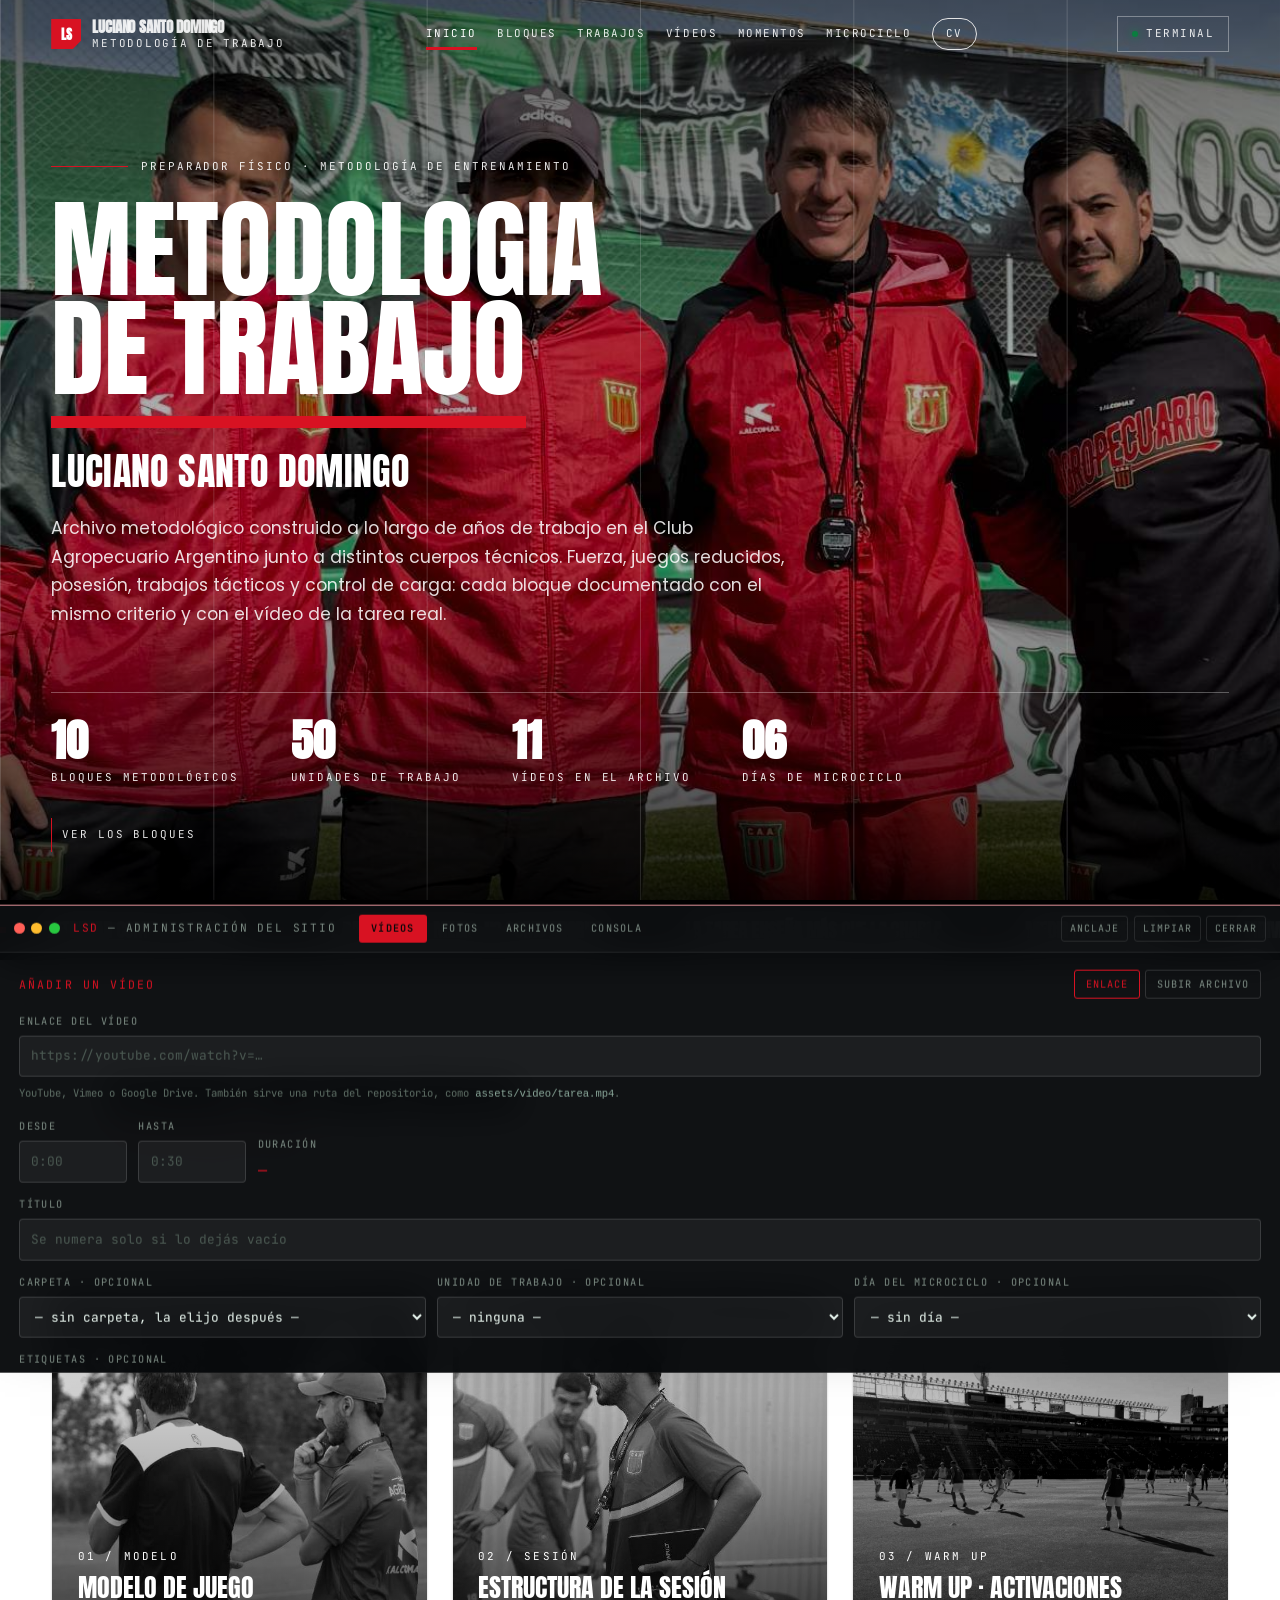
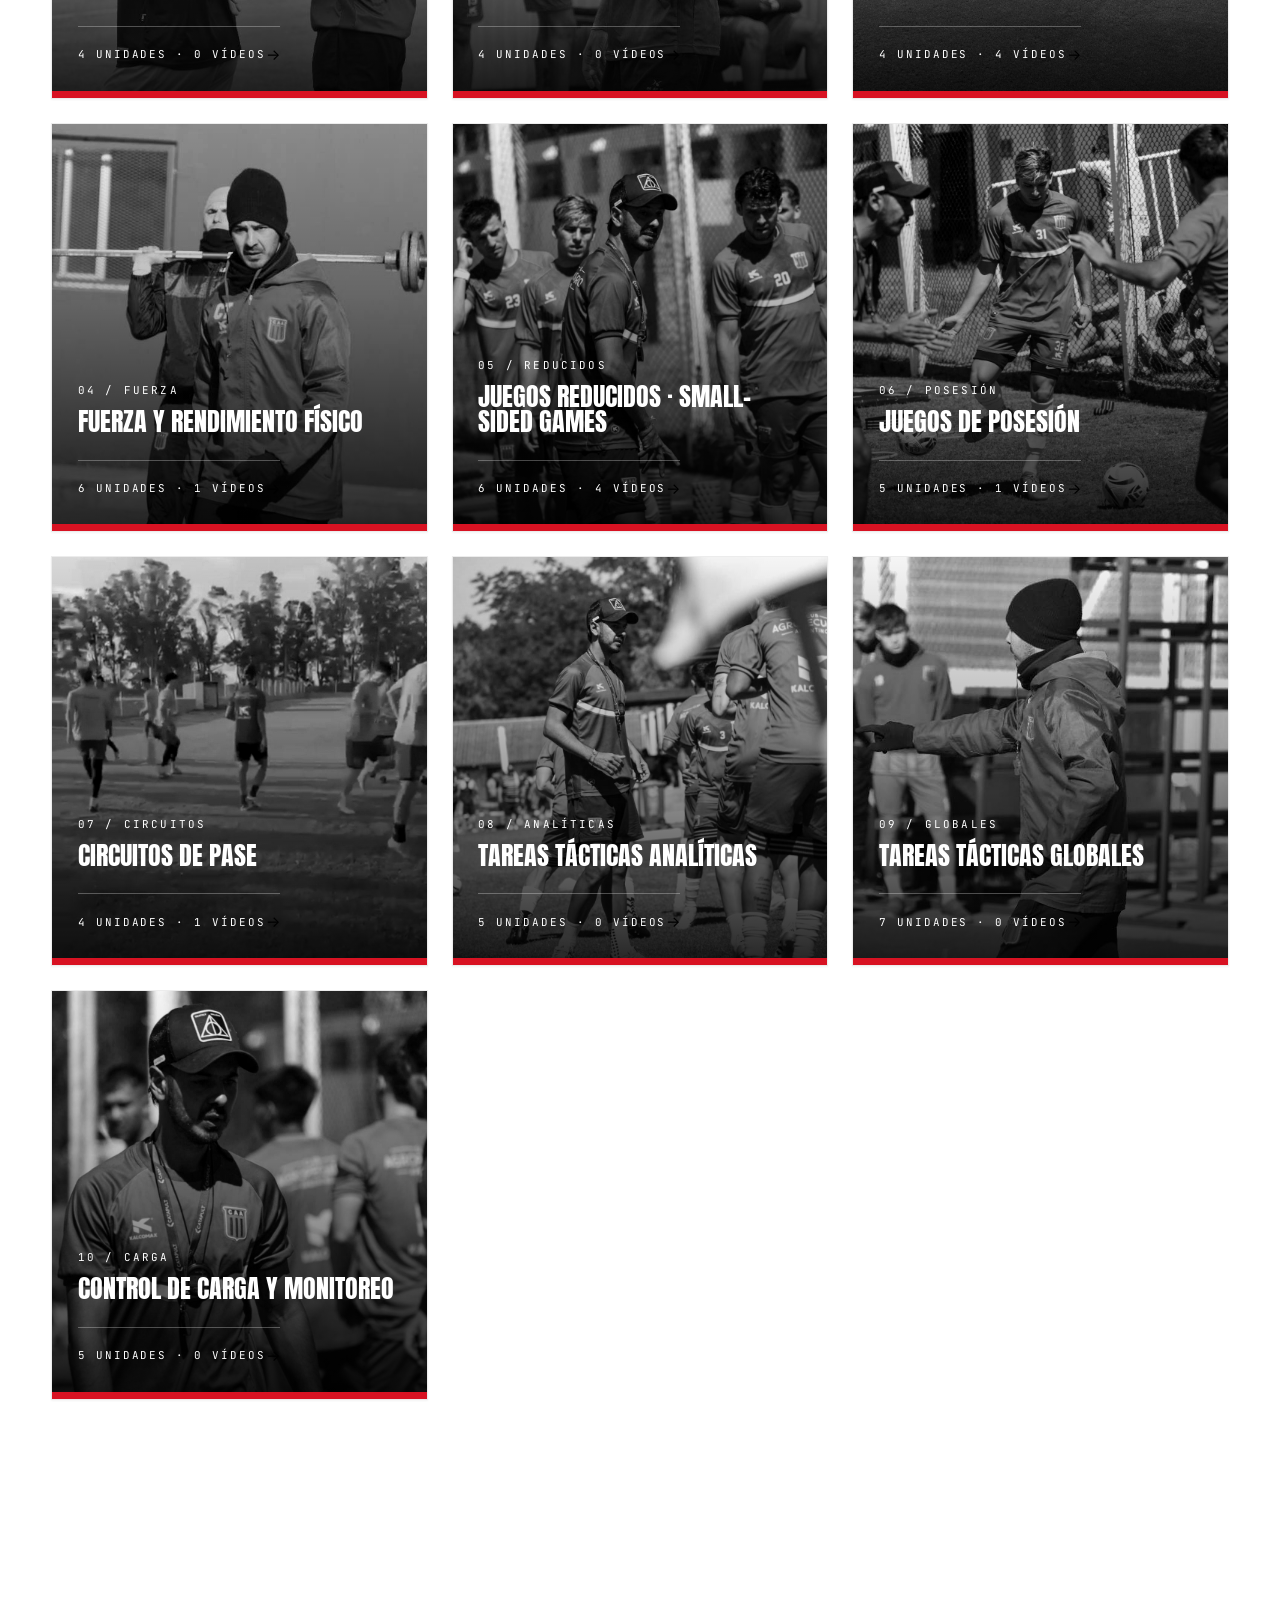
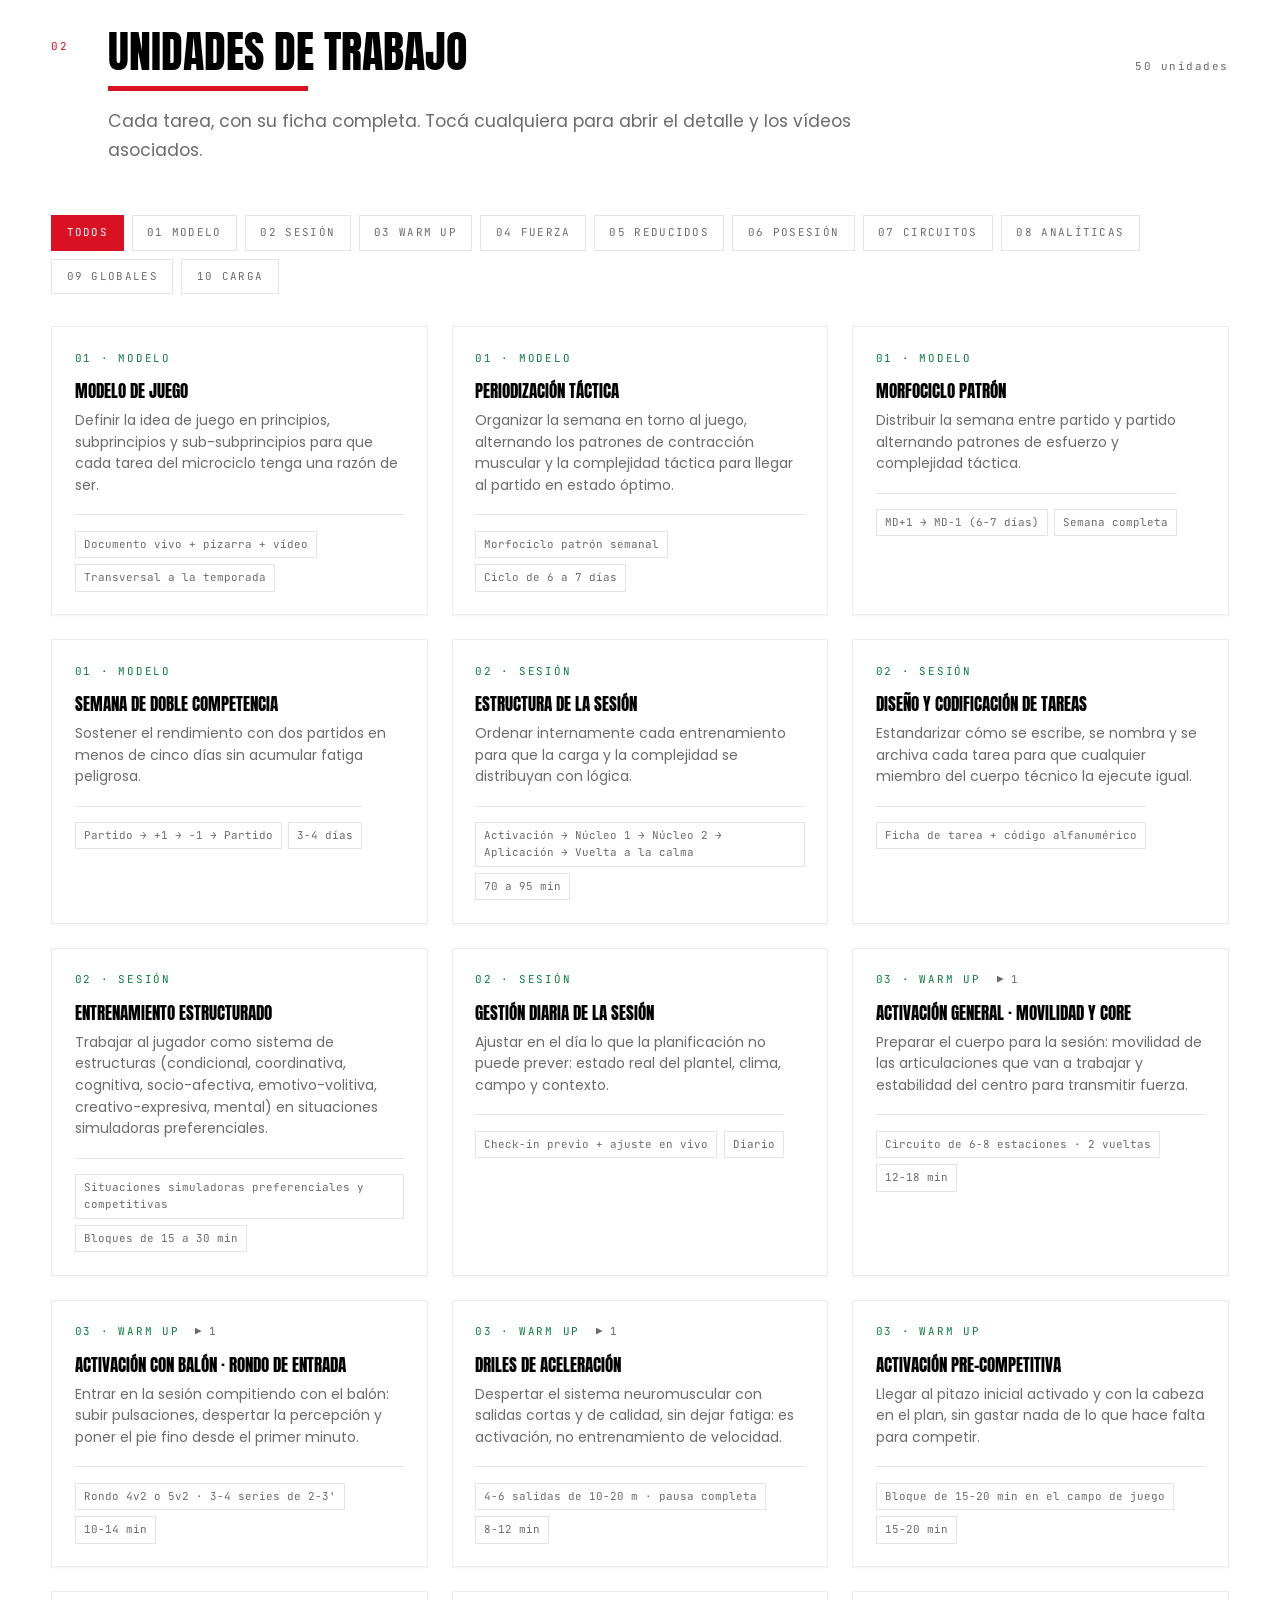
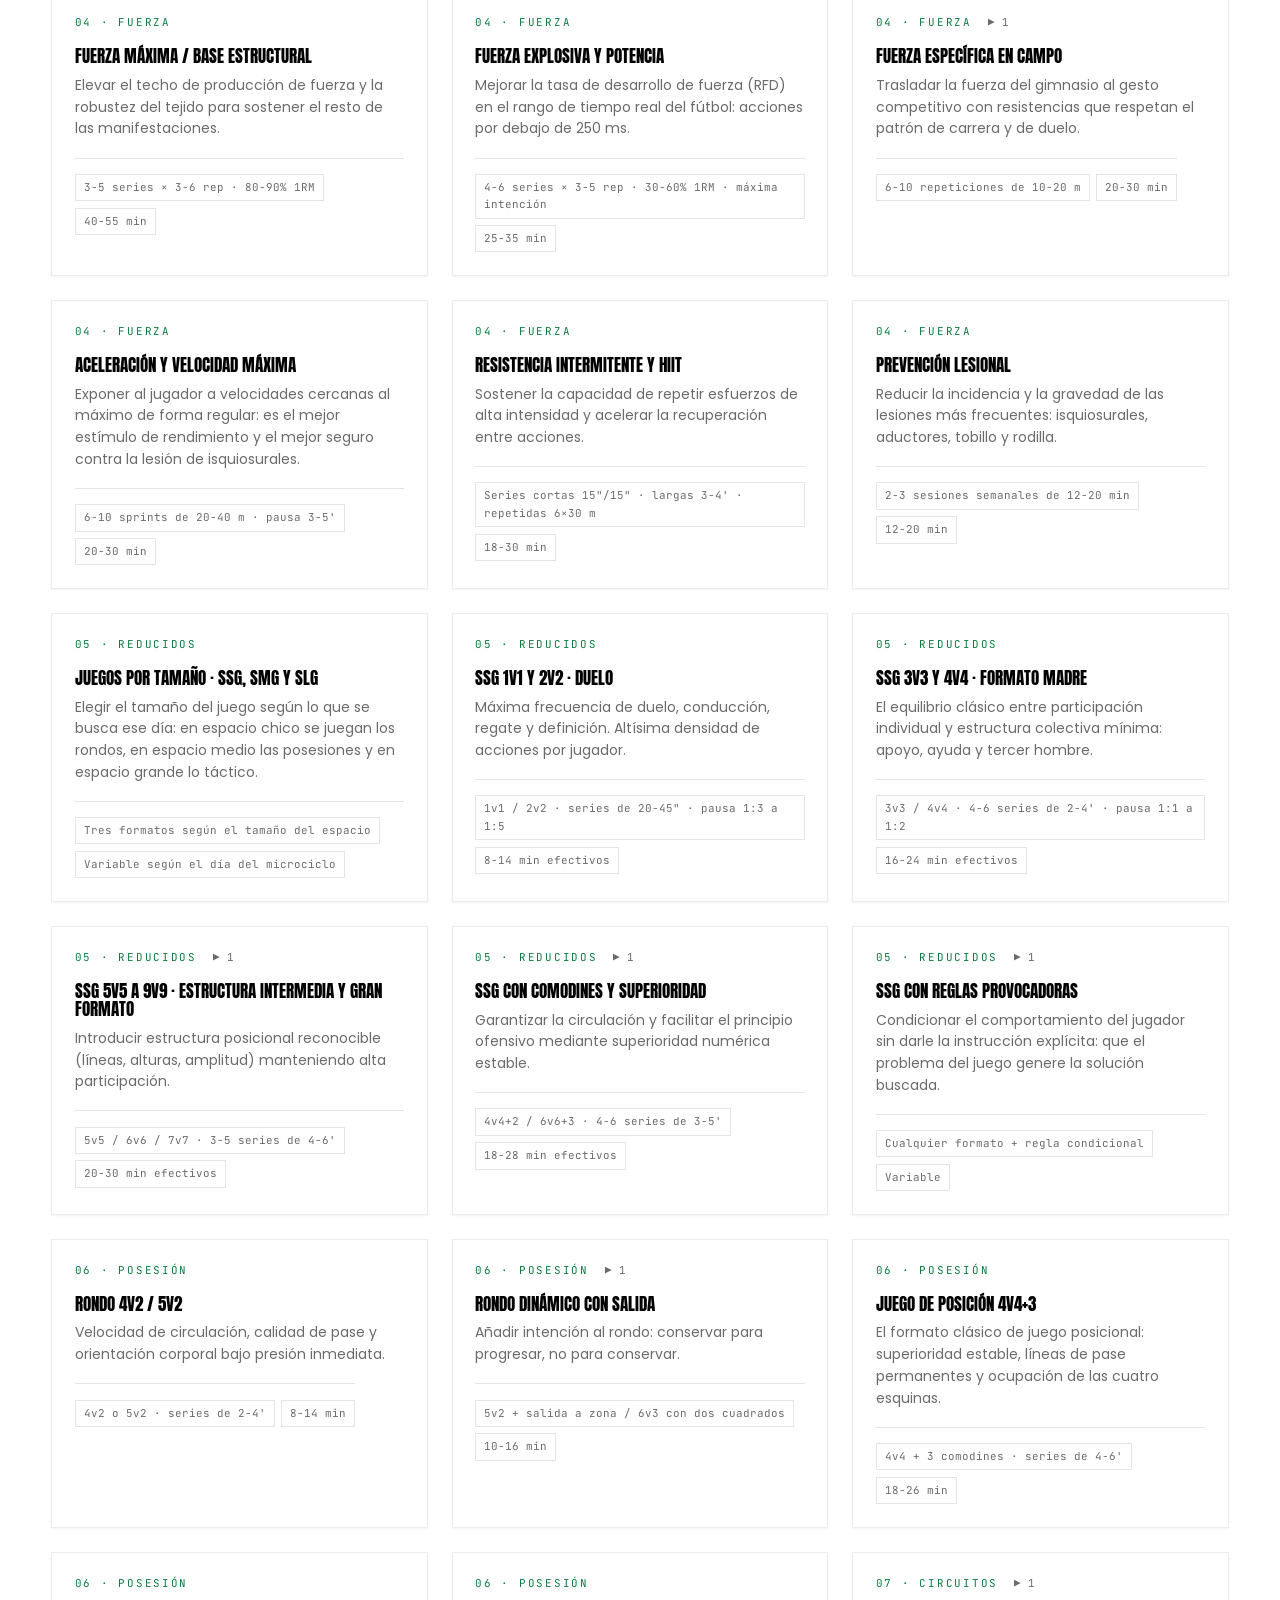
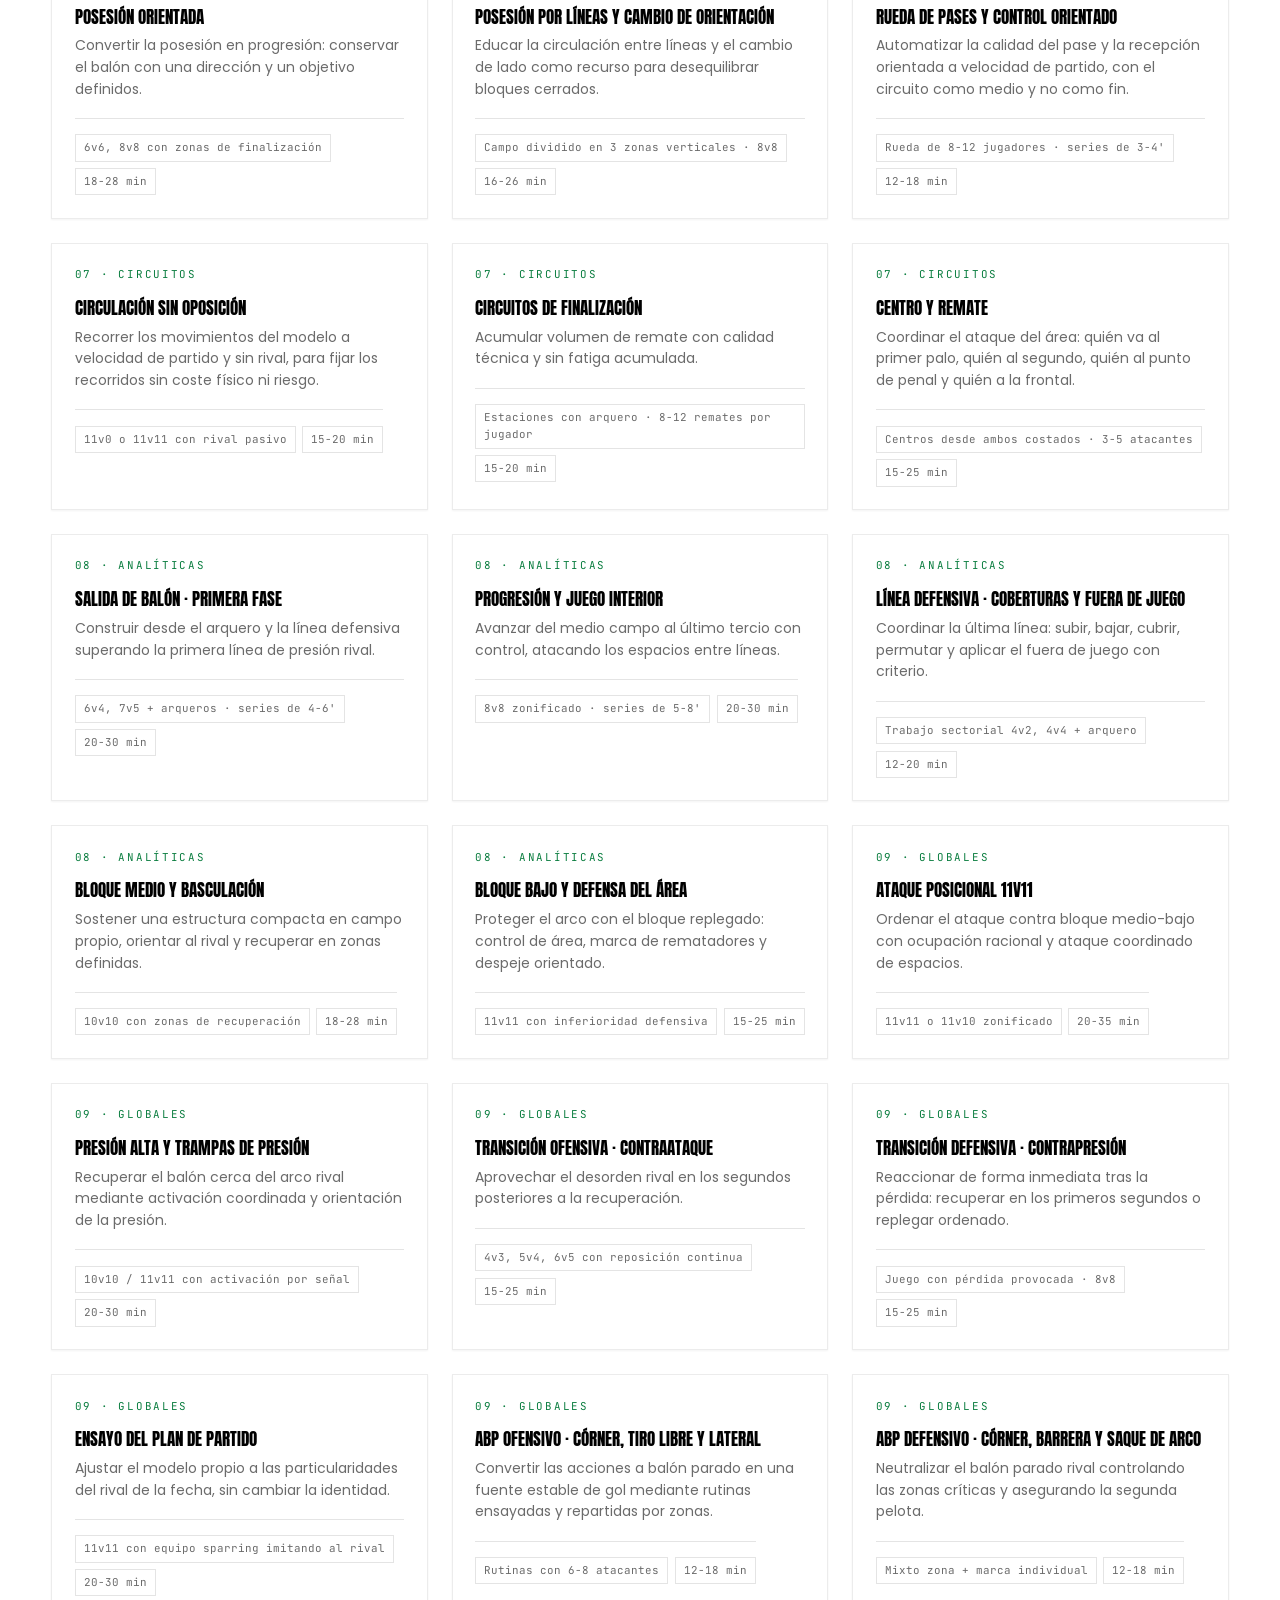
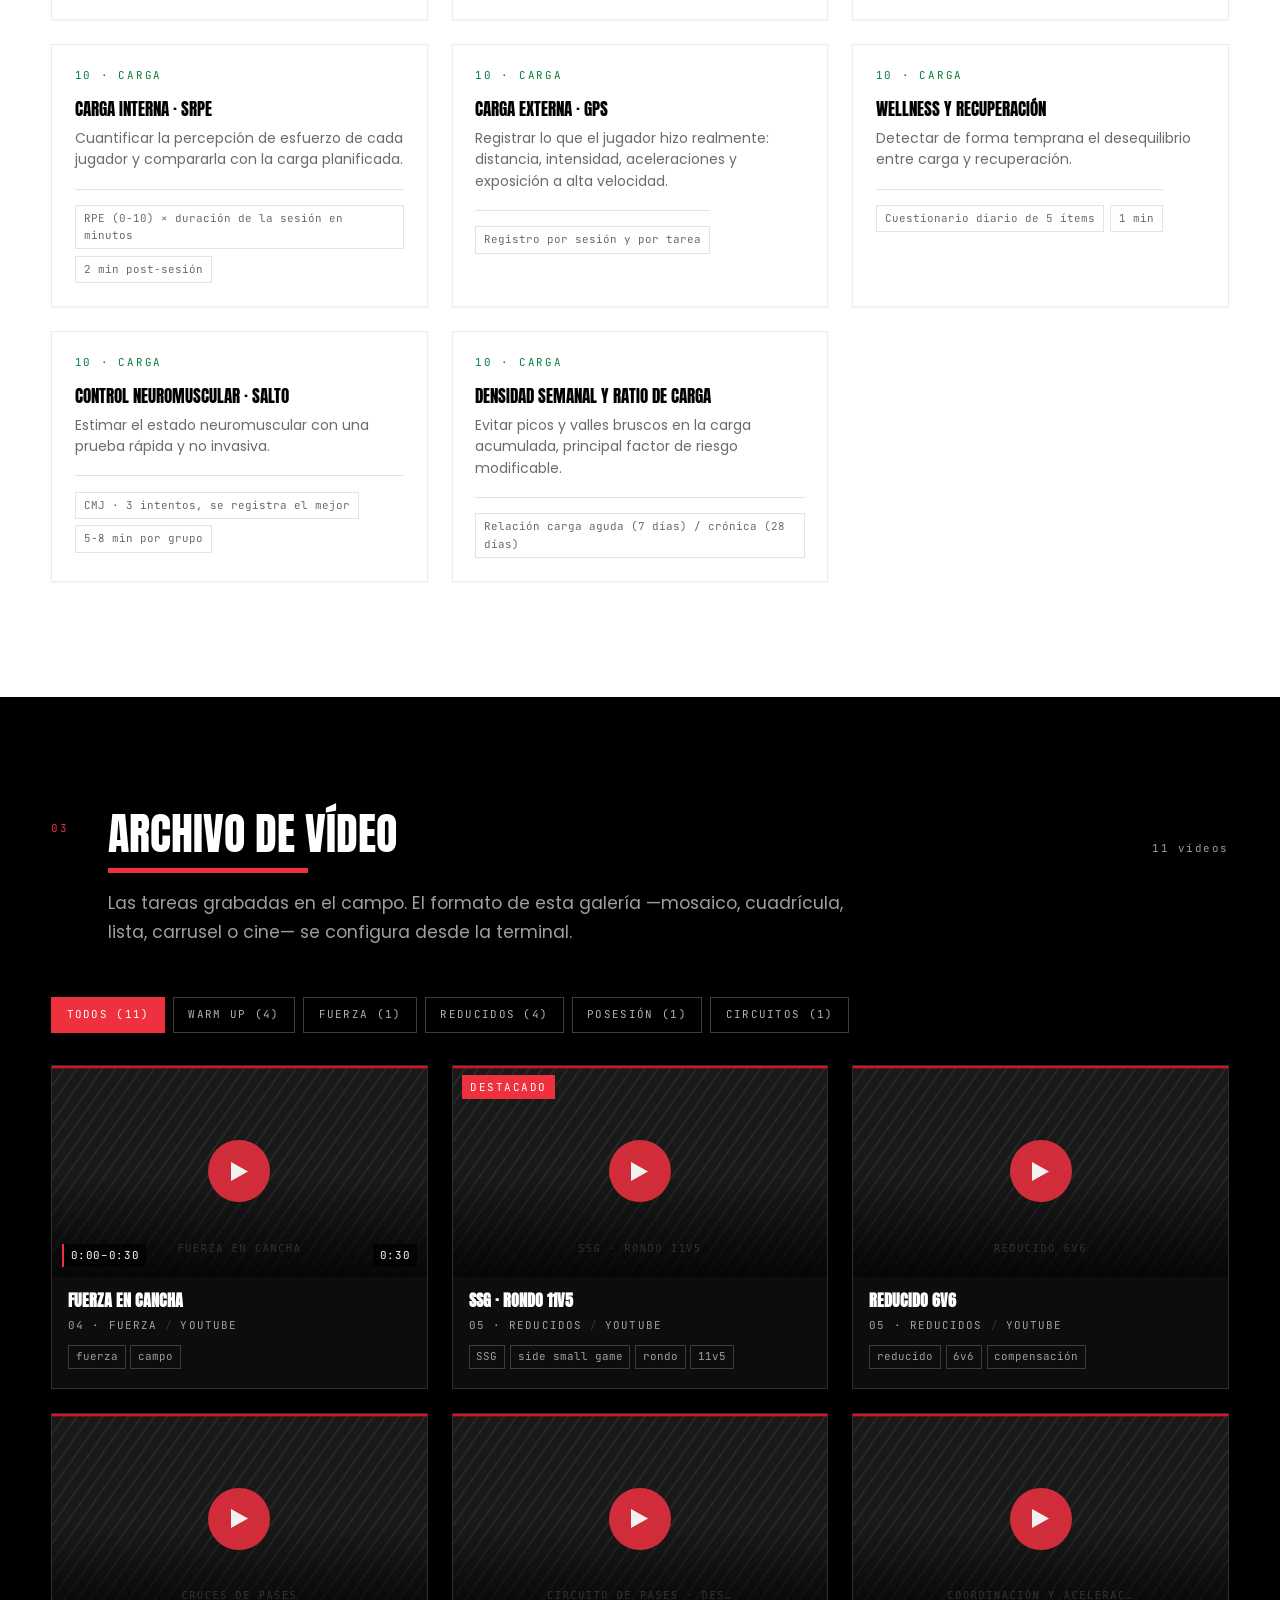
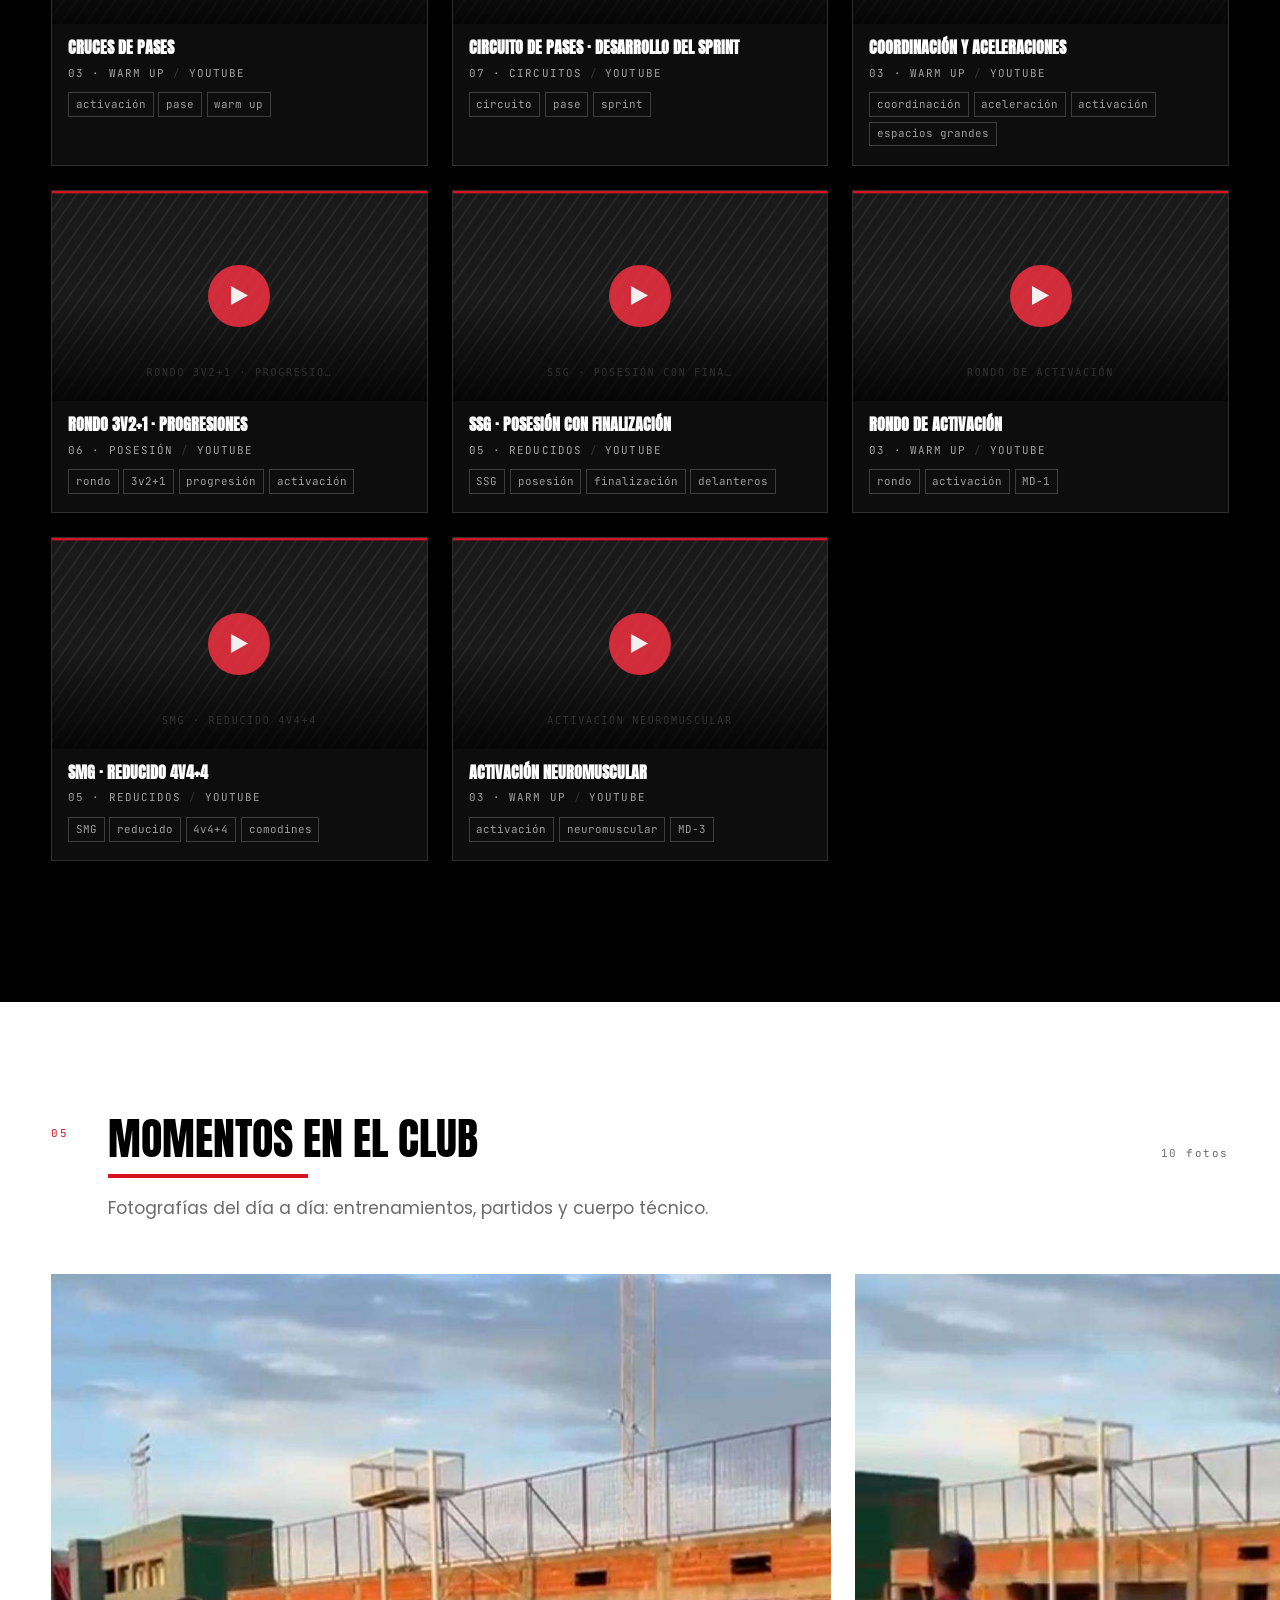
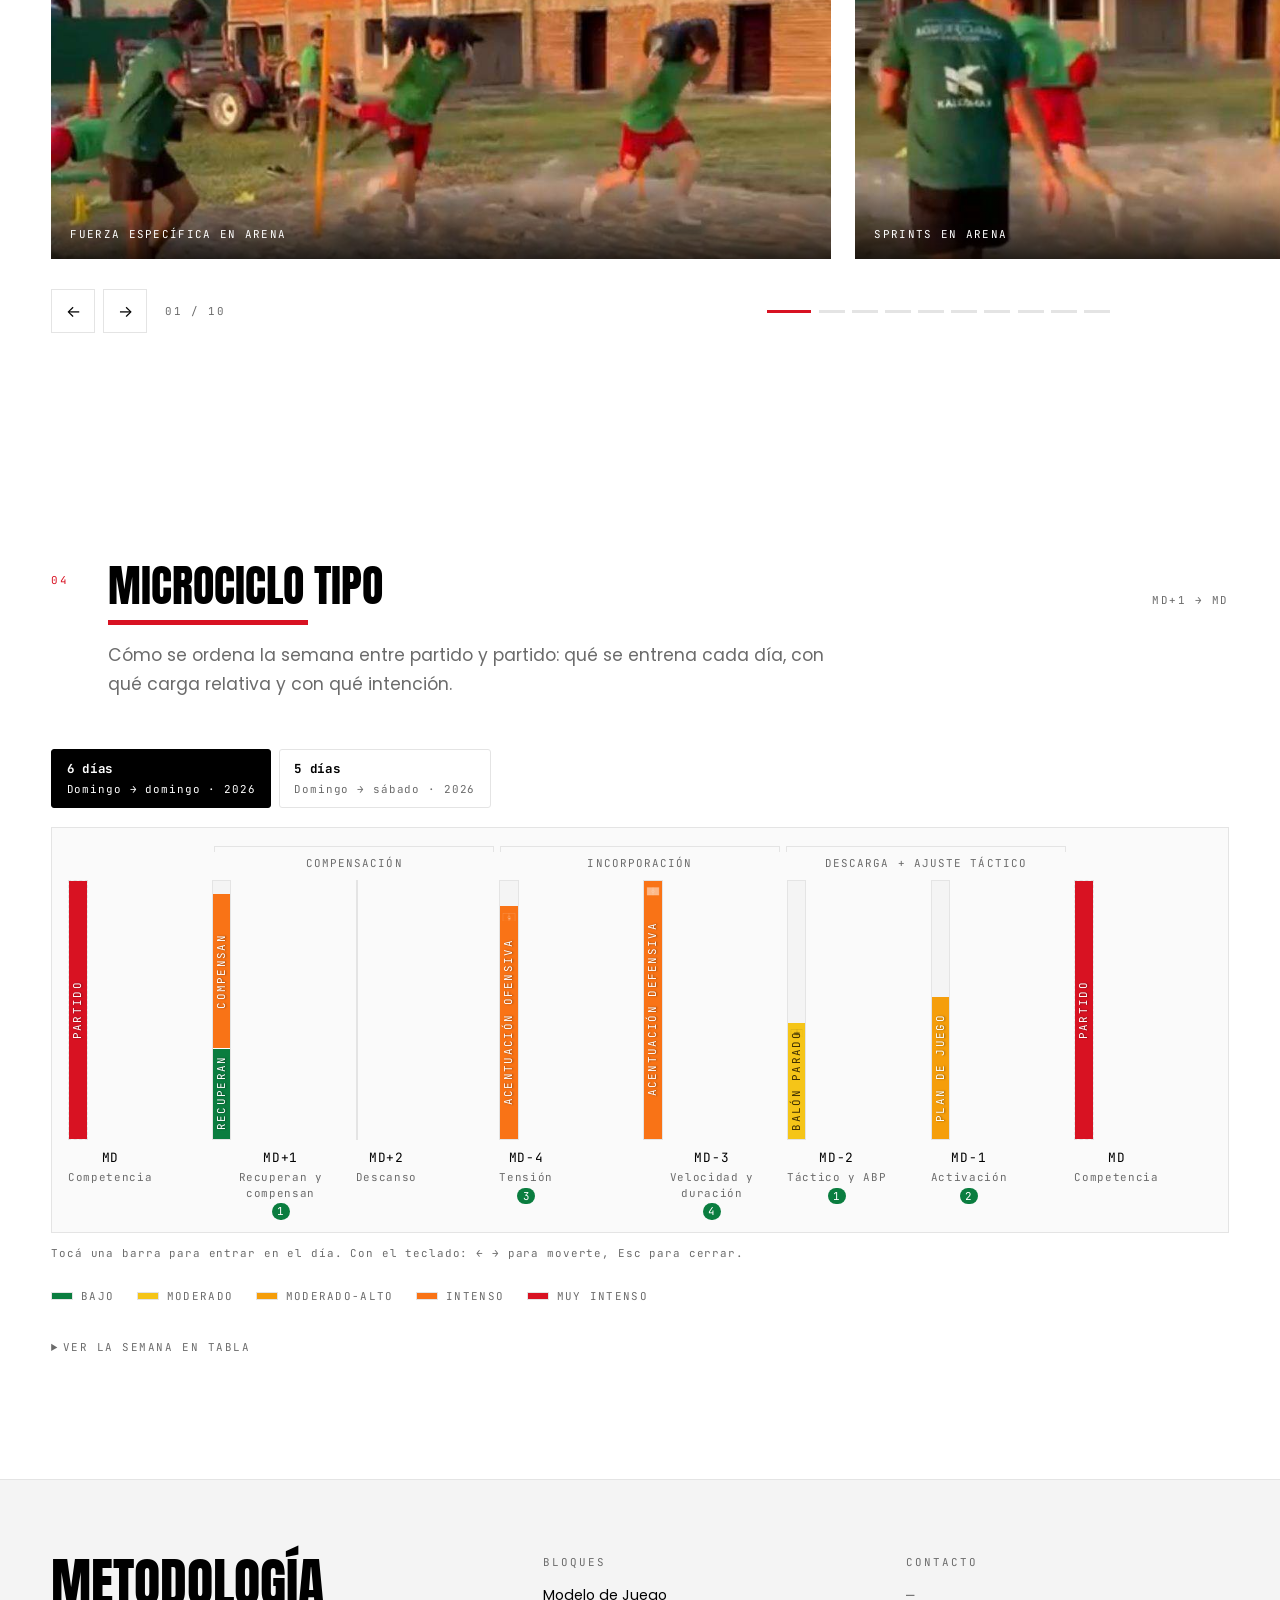
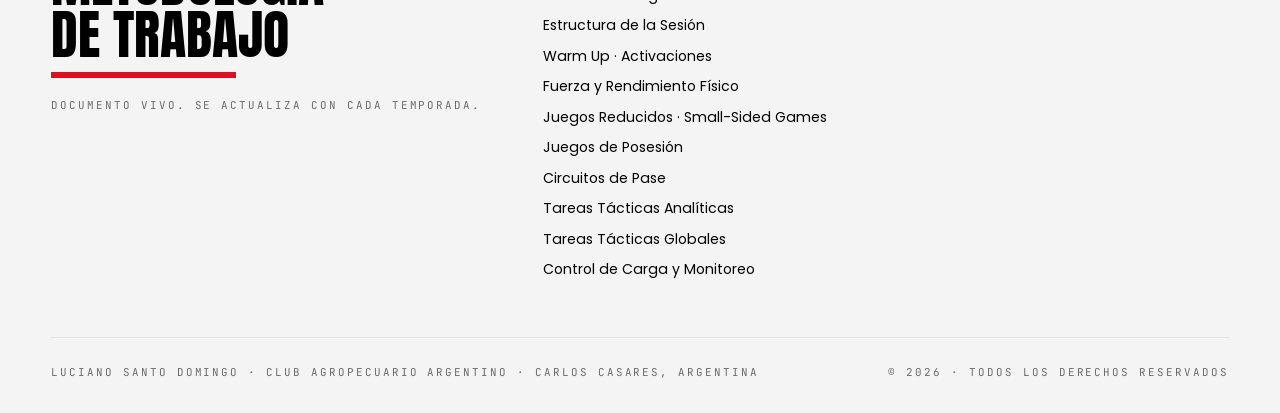
==== commit 576c103c: "Portada congelada: el saludo con YouTube se repite, y se puede ver en qué paso falla En el iPad la p" ====
--- a/index.html
+++ b/index.html
@@ -15,9 +15,9 @@
 <link rel="preconnect" href="https://fonts.googleapis.com">
 <link rel="preconnect" href="https://fonts.gstatic.com" crossorigin>
 <link href="https://fonts.googleapis.com/css2?family=Anton&family=Archivo:wght@400;600;800;900&family=Barlow+Condensed:wght@600;700;800&family=Inter:wght@400;500;600&family=Poppins:wght@400;500;600&family=JetBrains+Mono:wght@400;500&display=swap" rel="stylesheet">
-<link rel="stylesheet" href="assets/css/base.css">
-<link rel="stylesheet" href="assets/css/site.css">
-<link rel="stylesheet" href="assets/css/terminal.css">
+<link rel="stylesheet" href="assets/css/base.css?v=20261019">
+<link rel="stylesheet" href="assets/css/site.css?v=20261019">
+<link rel="stylesheet" href="assets/css/terminal.css?v=20261019">
 </head>
 <body>
 
@@ -489,16 +489,16 @@
   </div>
 </section>
 
-<script src="data/methodology.js"></script>
-<script src="data/config.js"></script>
-<script src="assets/js/store.js"></script>
-<script src="assets/js/filestore.js"></script>
-<script src="assets/js/comprimir.js"></script>
-<script src="assets/js/media.js"></script>
-<script src="assets/js/render.js"></script>
-<script src="assets/js/terminal.js"></script>
-<script src="assets/js/commands.js"></script>
-<script src="assets/js/mediapanel.js"></script>
-<script src="assets/js/app.js"></script>
+<script src="data/methodology.js?v=20261019"></script>
+<script src="data/config.js?v=20261019"></script>
+<script src="assets/js/store.js?v=20261019"></script>
+<script src="assets/js/filestore.js?v=20261019"></script>
+<script src="assets/js/comprimir.js?v=20261019"></script>
+<script src="assets/js/media.js?v=20261019"></script>
+<script src="assets/js/render.js?v=20261019"></script>
+<script src="assets/js/terminal.js?v=20261019"></script>
+<script src="assets/js/commands.js?v=20261019"></script>
+<script src="assets/js/mediapanel.js?v=20261019"></script>
+<script src="assets/js/app.js?v=20261019"></script>
 </body>
 </html>
--- a/assets/css/site.css
+++ b/assets/css/site.css
@@ -48,6 +48,14 @@
 }
 .nav a:hover, .nav a.is-active { color: var(--text); }
 .nav a:hover::after, .nav a.is-active::after { width: 100%; }
+
+/* El CV sale del sitio, así que se marca como destino y no como ancla. */
+.nav a.nav-fuera {
+  padding: .38rem .8rem; border: 1px solid var(--border); border-radius: 999px;
+  color: var(--text); transition: background .25s var(--ease), border-color .25s var(--ease), color .25s var(--ease);
+}
+.nav a.nav-fuera::after { content: none; }
+.nav a.nav-fuera:hover { background: var(--accent); border-color: var(--accent); color: var(--accent-ink); }
 
 .header-actions { display: flex; align-items: center; gap: .55rem; }
 
@@ -410,6 +418,35 @@
   opacity: .85; pointer-events: none;
 }
 .video-thumb.is-live::after { display: none; }
+
+/* Portada congelada: el reproductor de YouTube arrancado en el segundo del
+   recorte y pausado ahí. Mientras arranca queda DEBAJO de la miniatura y sin
+   transparencia: Safari no deja arrancar un vídeo que considera invisible,
+   así que tiene que estar "a la vista" aunque la miniatura lo tape. Cuando
+   se congela, la miniatura se apaga y queda el fotograma. No recibe clics:
+   el que manda sigue siendo el botón de la tarjeta, que respeta inicio y fin. */
+.thumb-congelado {
+  position: absolute; inset: 0; display: block; z-index: 0;
+  pointer-events: none;
+}
+.thumb-congelado iframe { position: absolute; inset: 0; pointer-events: none; }
+.video-thumb.con-congelado > img { position: relative; z-index: 1; transition: opacity .5s var(--ease); }
+/* El degradado de abajo tiene que seguir encima de la miniatura y del
+   fotograma, y debajo de las etiquetas (z-index 2). */
+.video-thumb.con-congelado::after { z-index: 1; }
+.video-thumb.is-congelado > img { opacity: 0; }
+/* El reproductor pausado dibuja su propio botón de play: si no, quedarían
+   dos, uno encima del otro. */
+.video-thumb.is-congelado .play-btn { opacity: 0; pointer-events: none; }
+.video-card:hover .video-thumb.is-congelado .play-btn { opacity: 0; }
+
+/* Diagnóstico: sólo con ?diag en la dirección. */
+.diag-congelado {
+  position: absolute; left: .6rem; top: .6rem; z-index: 3;
+  padding: .25rem .5rem; border-radius: 4px;
+  background: rgba(0, 0, 0, .82); color: #fff;
+  font: 600 .66rem/1.2 var(--font-mono); letter-spacing: .04em;
+}
 
 .play-btn {
   position: absolute; left: 50%; top: 50%; translate: -50% -50%;
@@ -1032,3 +1069,27 @@
   100% { outline-color: var(--accent); }
 }
 [data-motion="off"] .video-card.is-nuevo { animation: none; }
+
+/* Reproductor incrustado que el visor no deja cargar: se ofrece el enlace */
+.player-host { position: relative; width: 100%; height: 100%; }
+.player-host iframe { width: 100%; height: 100%; border: 0; display: block; }
+.player-host.is-bloqueado iframe { display: none; }
+.player-bloqueado {
+  display: grid; place-items: center; gap: .9rem; text-align: center;
+  min-height: 220px; height: 100%; padding: 2rem; background: var(--surface-2);
+}
+.player-bloqueado p { font-size: .86rem; color: var(--muted); max-width: 34ch; }
+.btn-abrir {
+  font-family: var(--font-mono); font-size: .7rem; letter-spacing: .12em;
+  text-transform: uppercase; padding: .7rem 1.1rem;
+  background: var(--accent); color: var(--accent-ink);
+}
+.btn-abrir:hover { filter: brightness(1.1); }
+.player-salida {
+  position: absolute; left: 50%; bottom: .6rem; transform: translateX(-50%);
+  font-family: var(--font-mono); font-size: .62rem; letter-spacing: .1em;
+  text-transform: uppercase; padding: .4rem .7rem; border-radius: 3px;
+  background: rgba(0,0,0,.72); color: #fff; white-space: nowrap;
+}
+.player-salida:hover { background: var(--accent); color: var(--accent-ink); }
+.player-host.is-bloqueado .player-salida { display: none; }
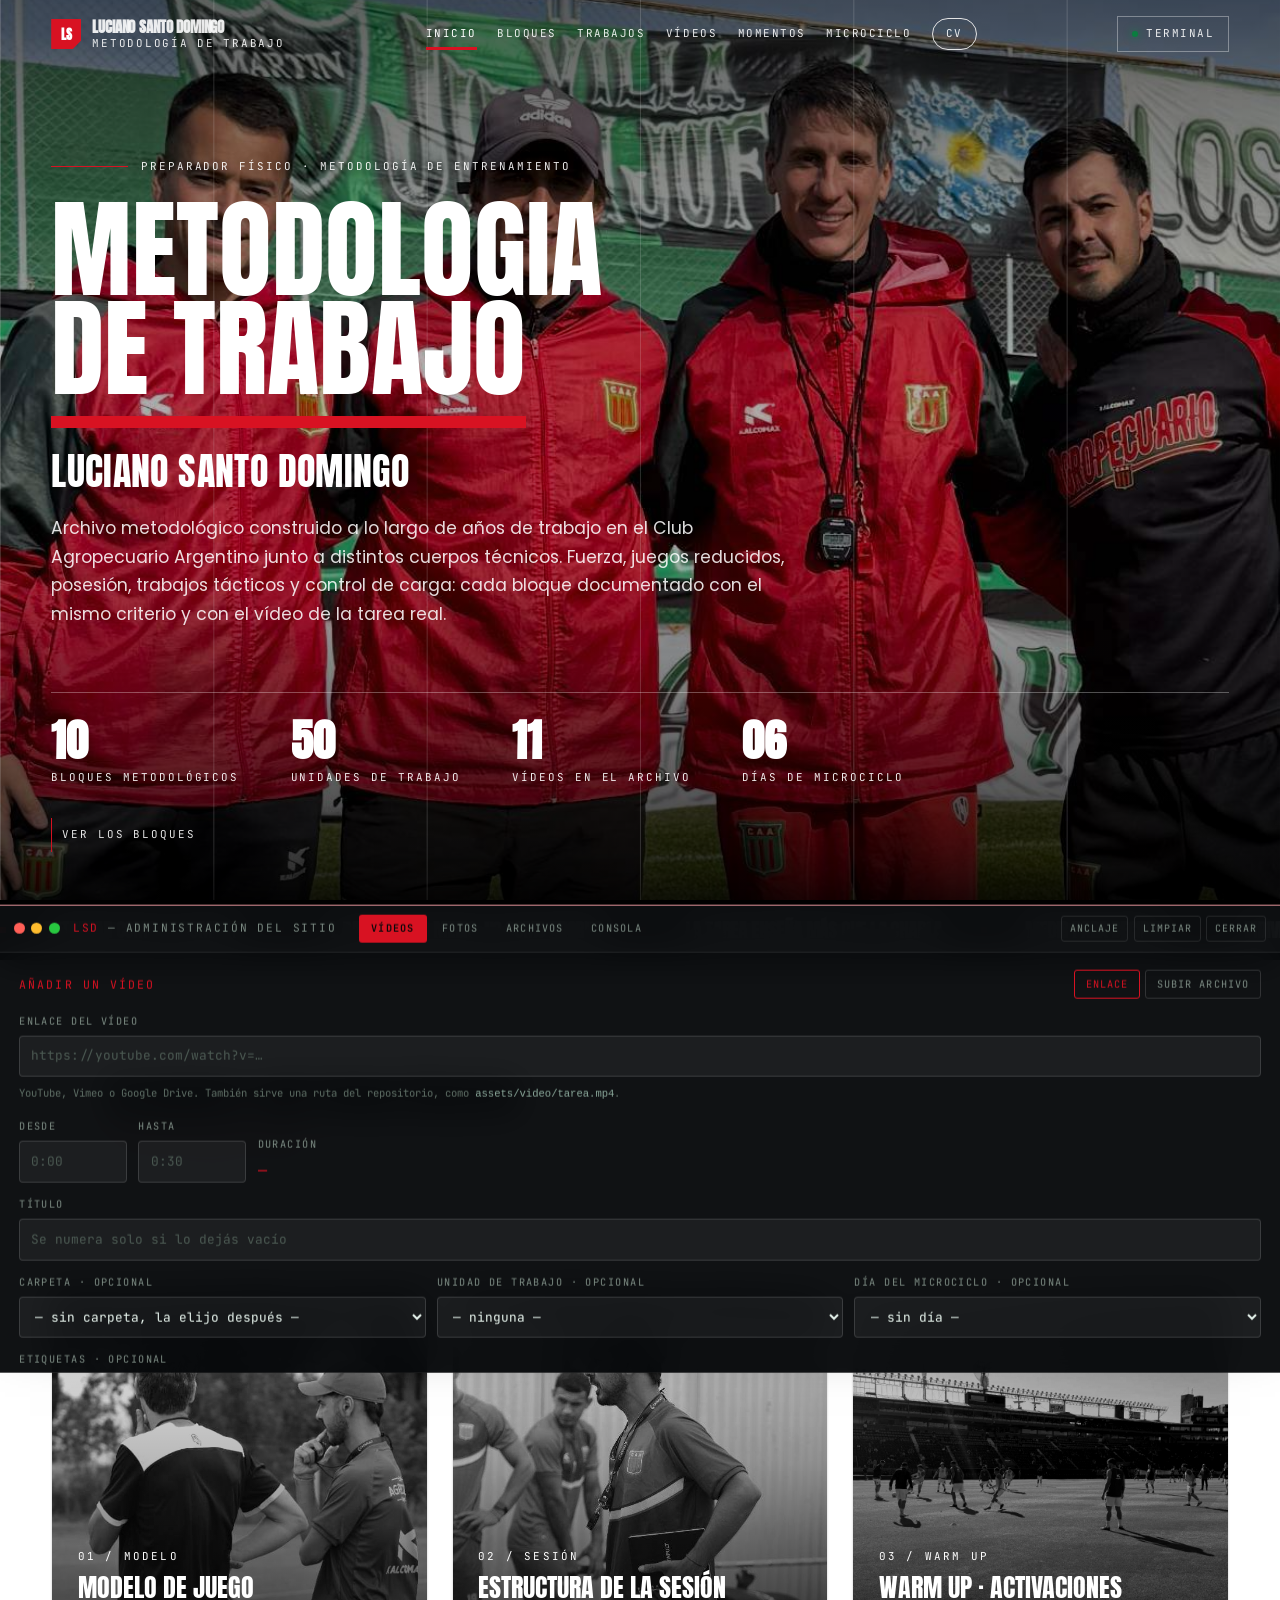
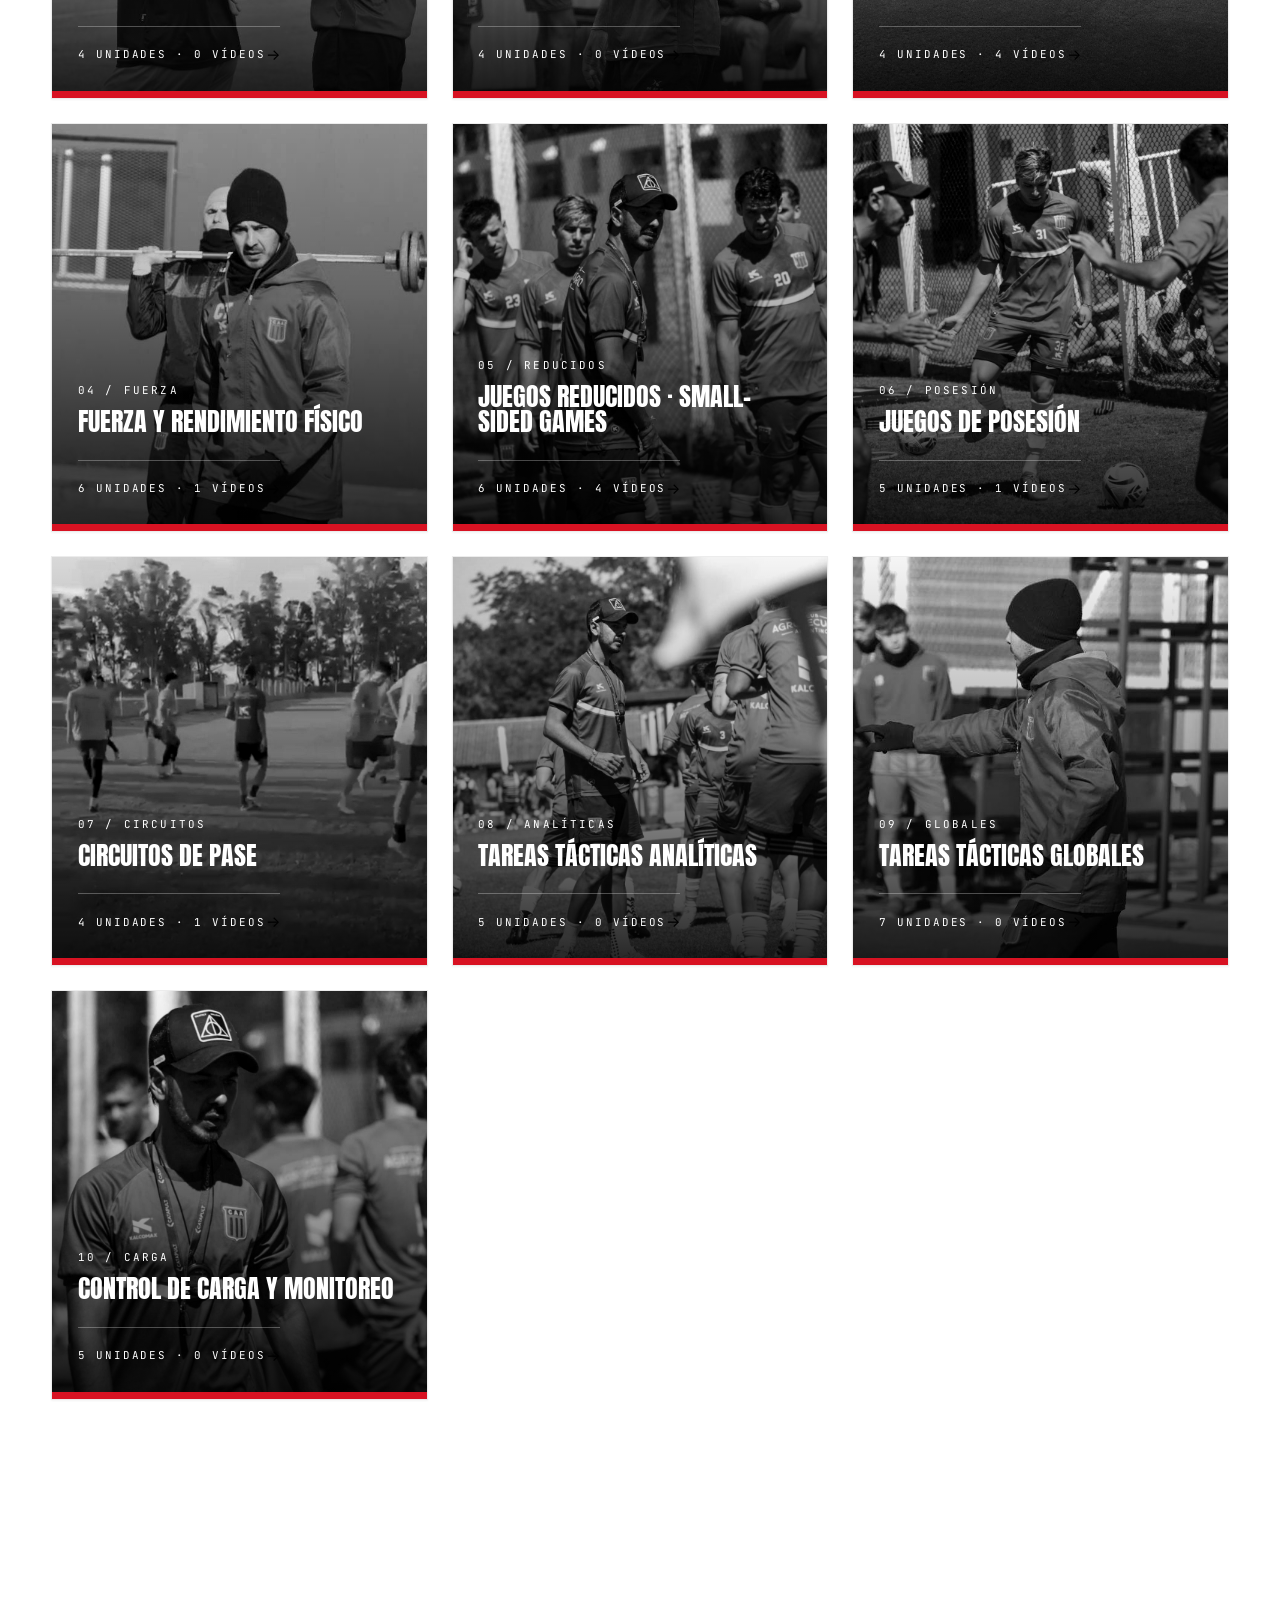
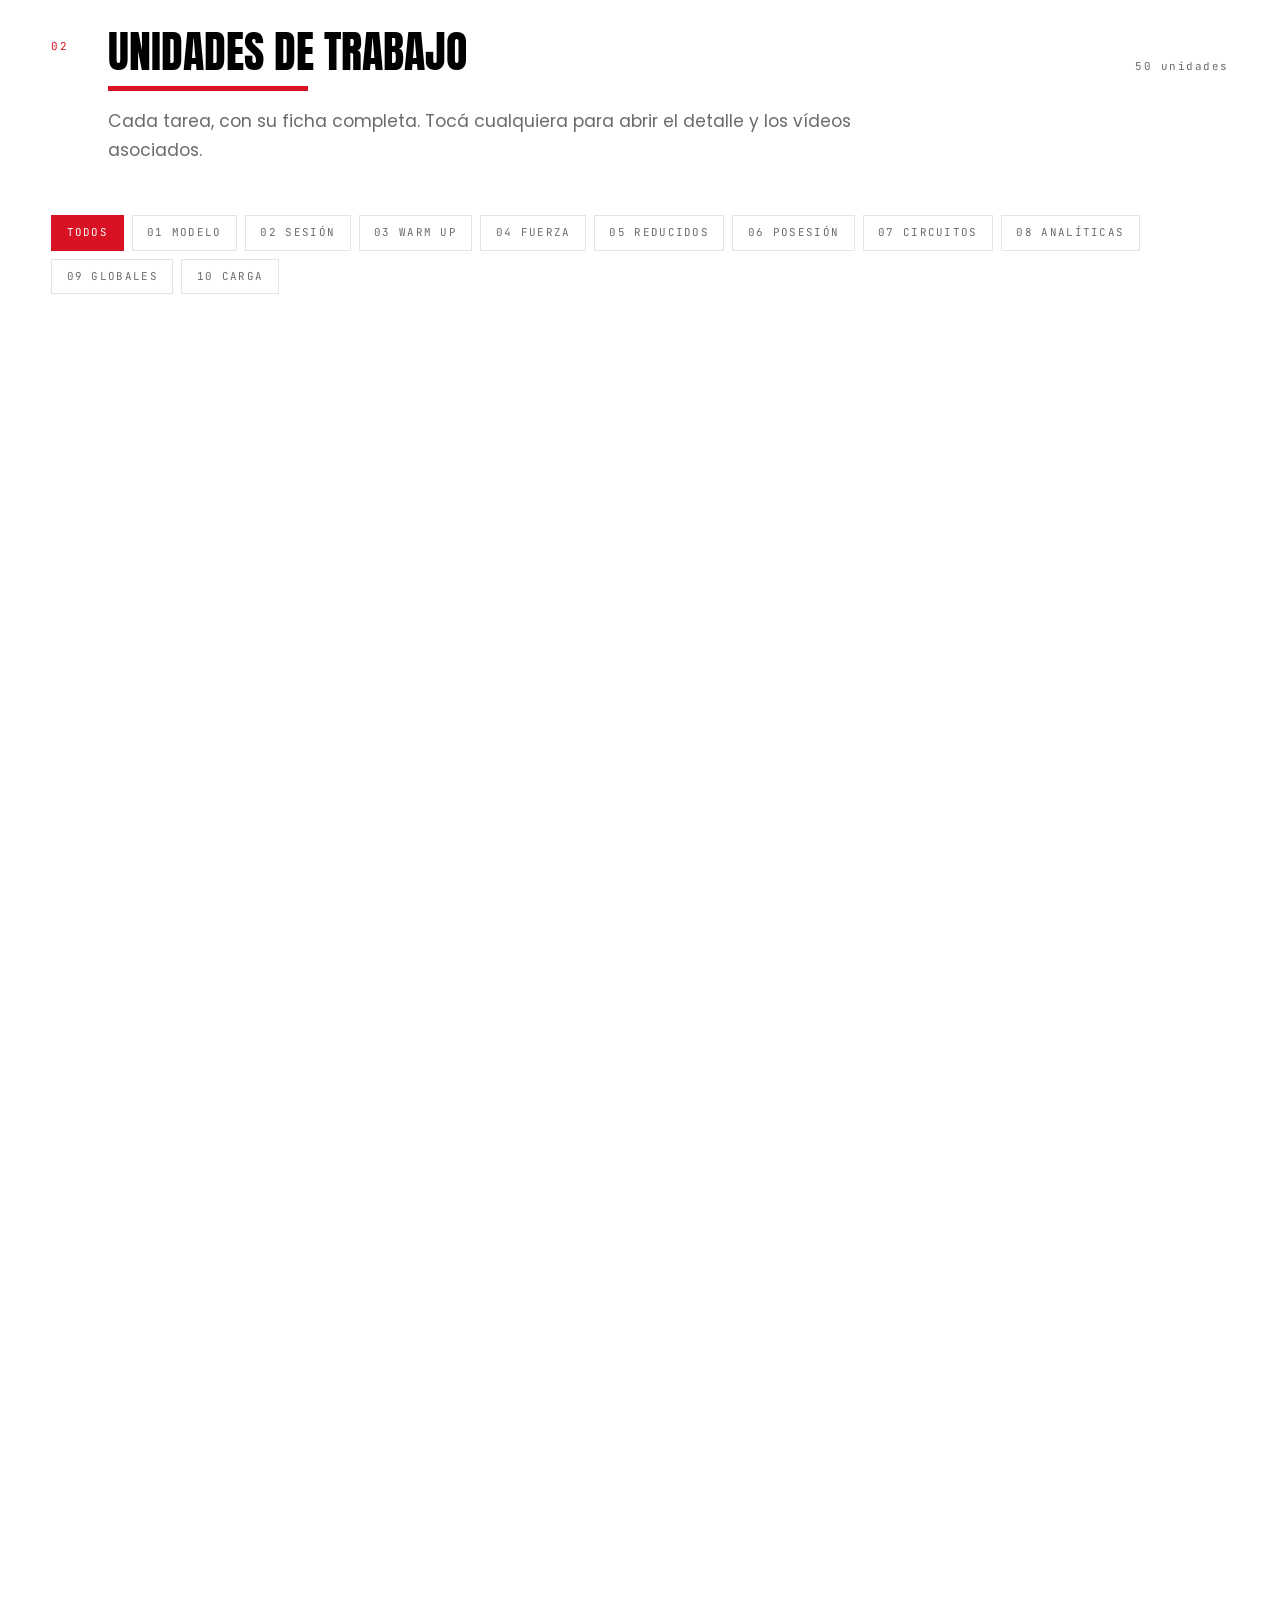
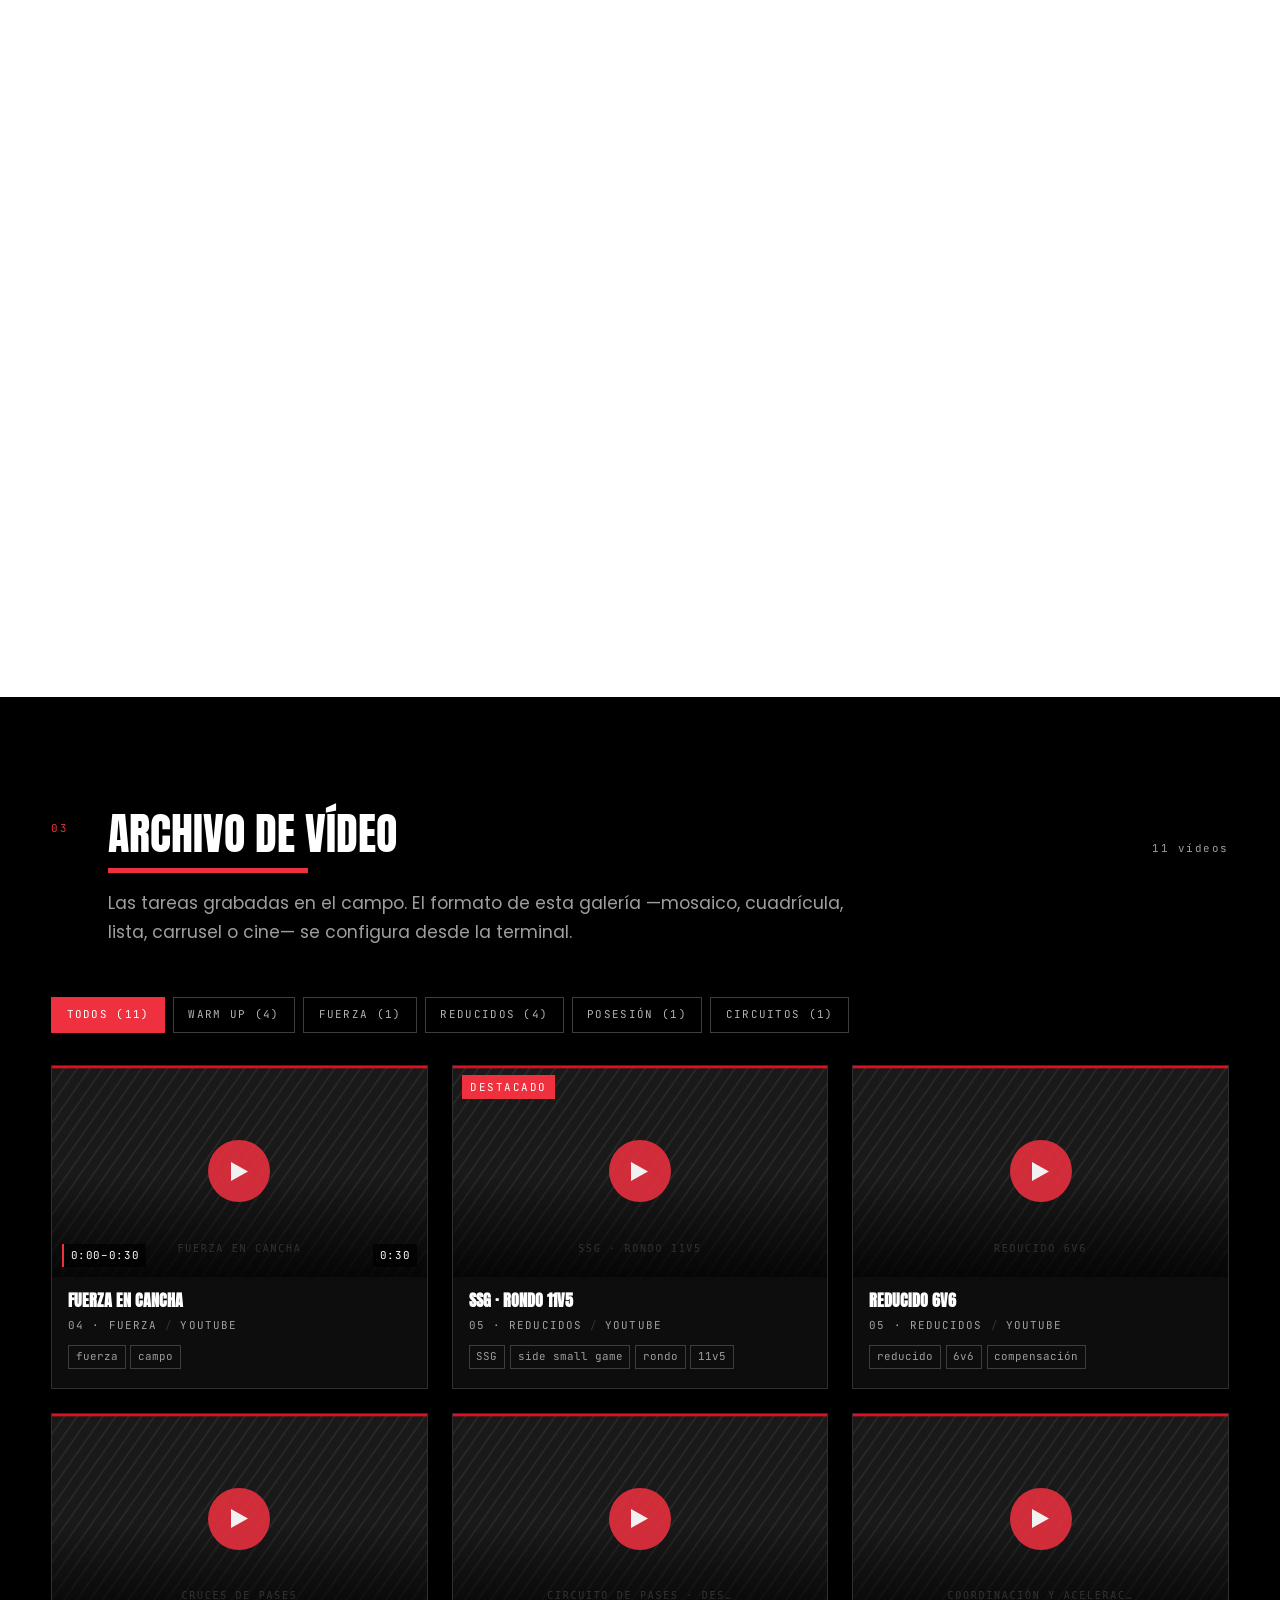
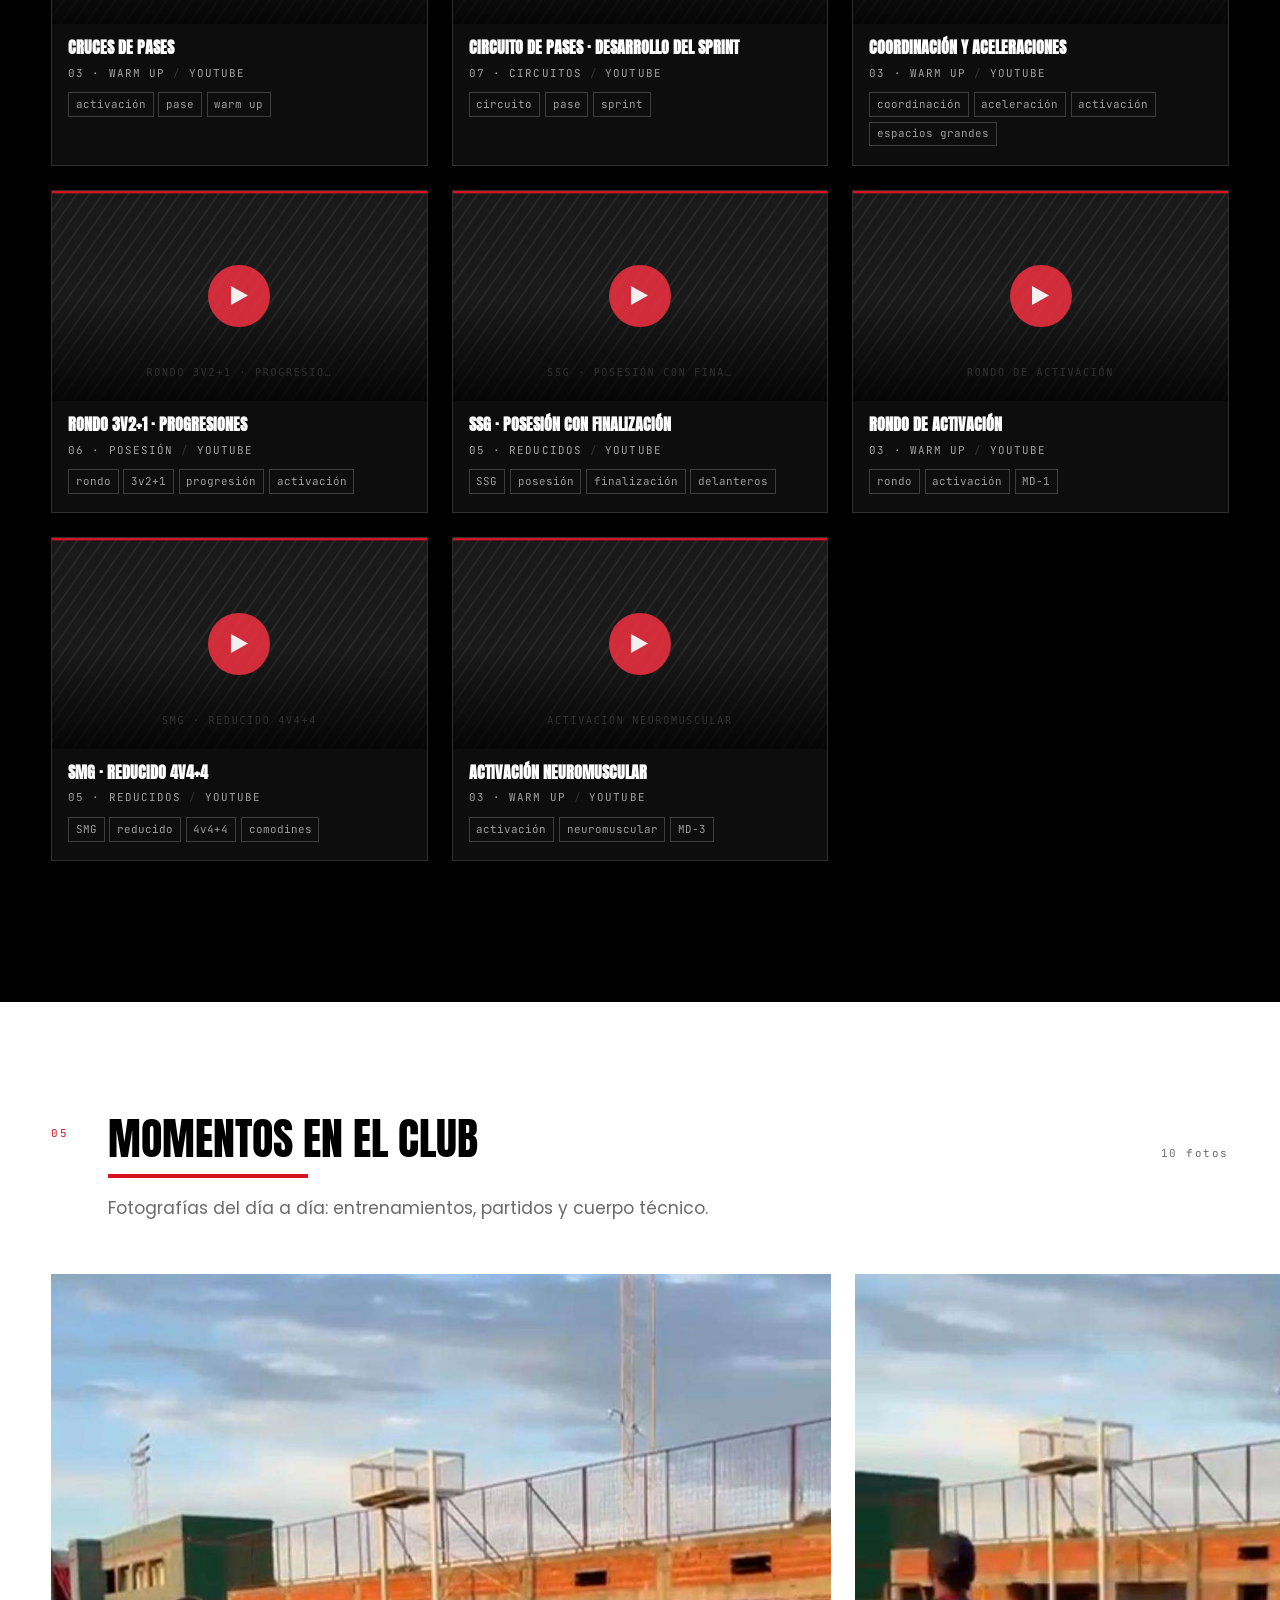
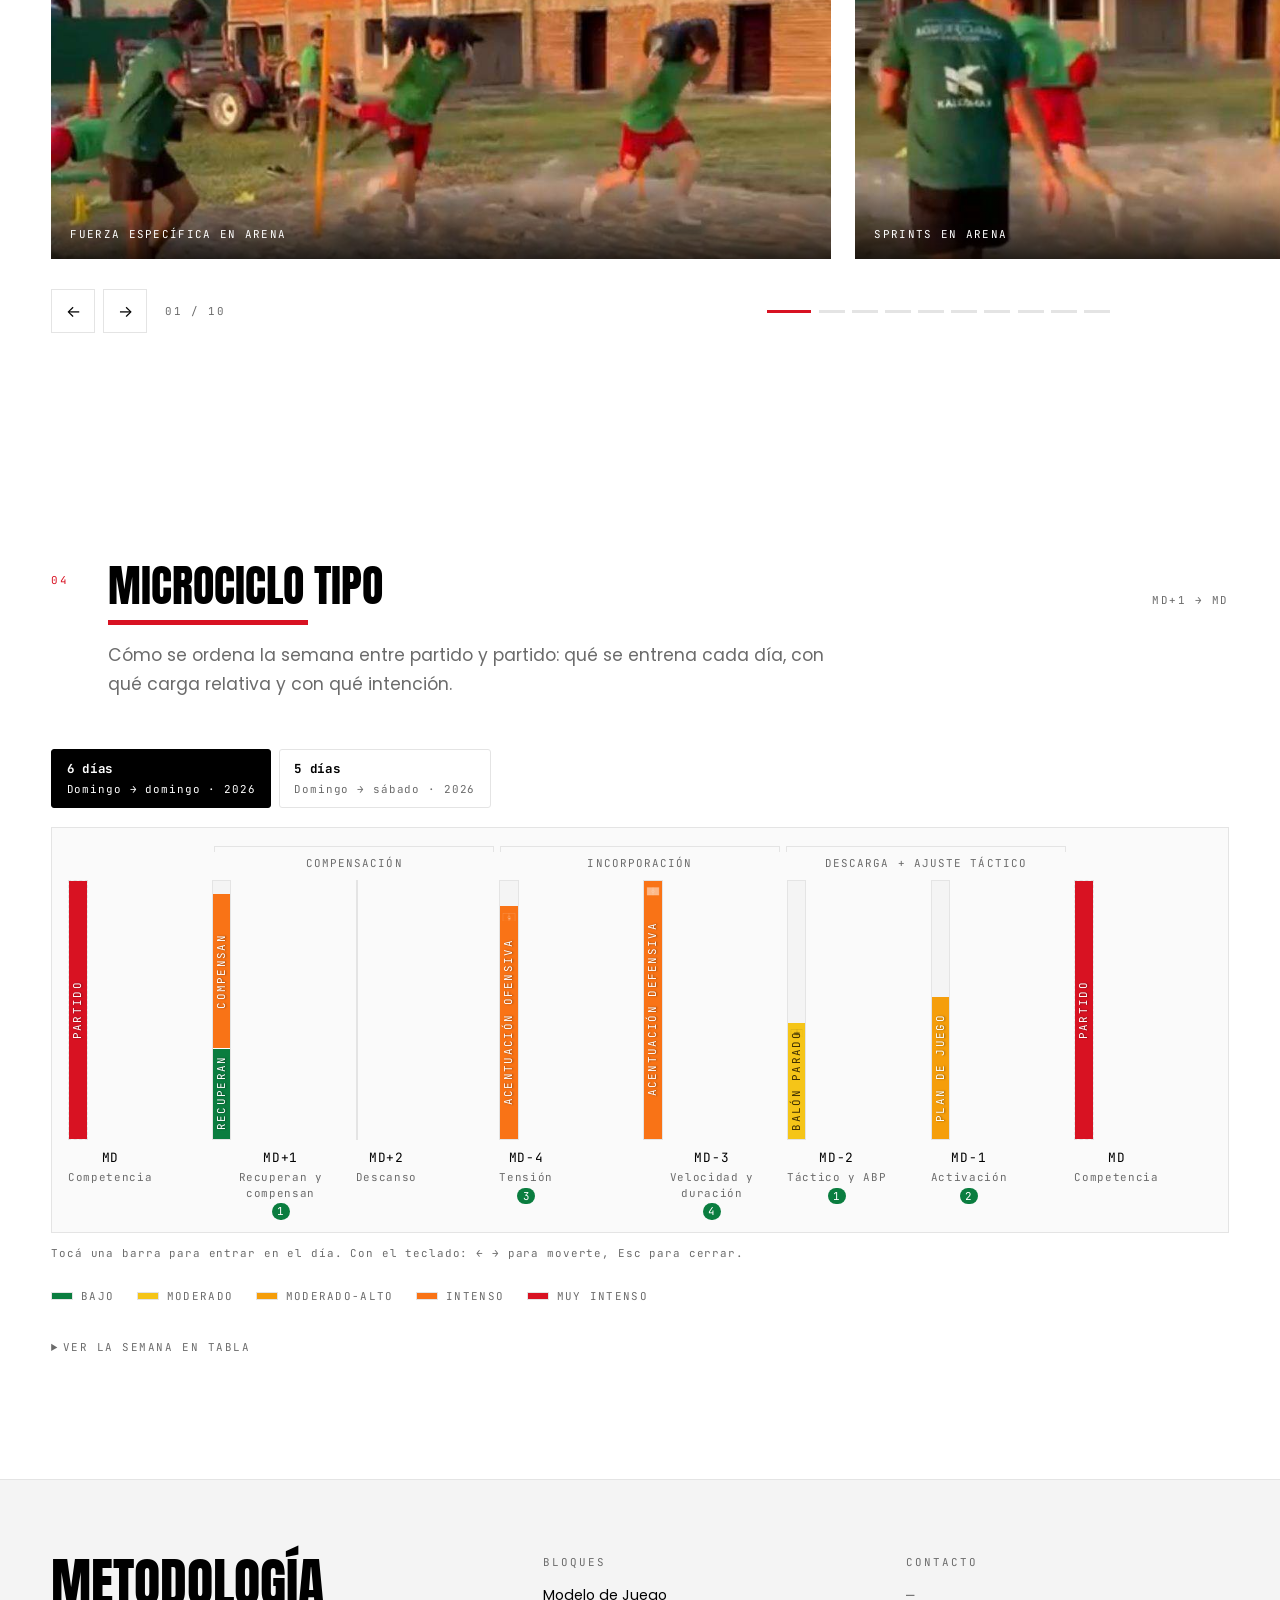
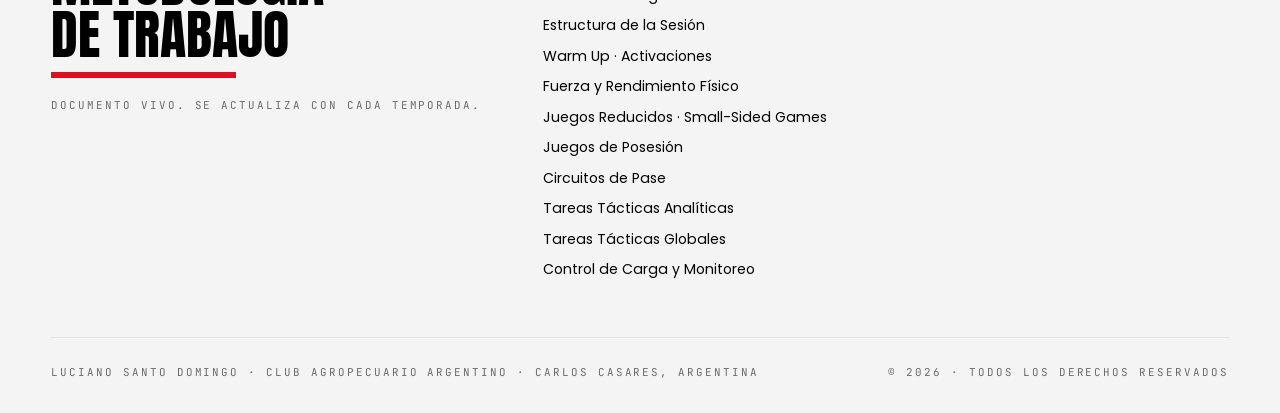
==== commit 9467d4a0: "En el teléfono: bloques de a dos, unidades en desplegables y vídeos en lista En pantalla chica (680 " ====
--- a/index.html
+++ b/index.html
@@ -15,9 +15,9 @@
 <link rel="preconnect" href="https://fonts.googleapis.com">
 <link rel="preconnect" href="https://fonts.gstatic.com" crossorigin>
 <link href="https://fonts.googleapis.com/css2?family=Anton&family=Archivo:wght@400;600;800;900&family=Barlow+Condensed:wght@600;700;800&family=Inter:wght@400;500;600&family=Poppins:wght@400;500;600&family=JetBrains+Mono:wght@400;500&display=swap" rel="stylesheet">
-<link rel="stylesheet" href="assets/css/base.css?v=20261019">
-<link rel="stylesheet" href="assets/css/site.css?v=20261019">
-<link rel="stylesheet" href="assets/css/terminal.css?v=20261019">
+<link rel="stylesheet" href="assets/css/base.css?v=20261019b">
+<link rel="stylesheet" href="assets/css/site.css?v=20261019b">
+<link rel="stylesheet" href="assets/css/terminal.css?v=20261019b">
 </head>
 <body>
 
@@ -489,16 +489,16 @@
   </div>
 </section>
 
-<script src="data/methodology.js?v=20261019"></script>
-<script src="data/config.js?v=20261019"></script>
-<script src="assets/js/store.js?v=20261019"></script>
-<script src="assets/js/filestore.js?v=20261019"></script>
-<script src="assets/js/comprimir.js?v=20261019"></script>
-<script src="assets/js/media.js?v=20261019"></script>
-<script src="assets/js/render.js?v=20261019"></script>
-<script src="assets/js/terminal.js?v=20261019"></script>
-<script src="assets/js/commands.js?v=20261019"></script>
-<script src="assets/js/mediapanel.js?v=20261019"></script>
-<script src="assets/js/app.js?v=20261019"></script>
+<script src="data/methodology.js?v=20261019b"></script>
+<script src="data/config.js?v=20261019b"></script>
+<script src="assets/js/store.js?v=20261019b"></script>
+<script src="assets/js/filestore.js?v=20261019b"></script>
+<script src="assets/js/comprimir.js?v=20261019b"></script>
+<script src="assets/js/media.js?v=20261019b"></script>
+<script src="assets/js/render.js?v=20261019b"></script>
+<script src="assets/js/terminal.js?v=20261019b"></script>
+<script src="assets/js/commands.js?v=20261019b"></script>
+<script src="assets/js/mediapanel.js?v=20261019b"></script>
+<script src="assets/js/app.js?v=20261019b"></script>
 </body>
 </html>
--- a/assets/css/site.css
+++ b/assets/css/site.css
@@ -1093,3 +1093,94 @@
 }
 .player-salida:hover { background: var(--accent); color: var(--accent-ink); }
 .player-host.is-bloqueado .player-salida { display: none; }
+
+/* =============================================================
+   TELÉFONO
+   En pantalla chica las tarjetas de escritorio quedan enormes o
+   diminutas: bloques de a dos, unidades en desplegables por bloque
+   y vídeos en lista con la miniatura a la izquierda. iPad y
+   computadora no se tocan.
+   ============================================================= */
+
+/* Las filas de unidades sólo existen en el teléfono, pero el estilo
+   base va fuera del corte por si se pintan al girar la pantalla. */
+.wk-grupo { border: 1px solid var(--border); background: var(--surface); scroll-margin-top: 78px; }
+.wk-grupo + .wk-grupo { border-top: 0; }
+.wk-grupo summary {
+  display: flex; align-items: center; gap: .7rem; padding: .95rem 1rem;
+  cursor: pointer; list-style: none;
+}
+.wk-grupo summary::-webkit-details-marker { display: none; }
+.wk-grupo summary::after {
+  content: "+"; font-family: var(--font-mono); font-size: 1.1rem; line-height: 1;
+  color: var(--accent); margin-left: .2rem; transition: transform .3s var(--ease);
+}
+.wk-grupo[open] summary::after { transform: rotate(45deg); }
+.wk-grupo[open] summary { border-bottom: 1px solid var(--border); }
+.wk-cod { font-family: var(--font-mono); font-size: var(--fs-micro); letter-spacing: .14em; color: var(--accent-2); }
+.wk-nom { font-family: var(--font-display); font-weight: 800; text-transform: uppercase; font-size: 1rem; line-height: 1.1; flex: 1; min-width: 0; }
+[data-titlecase="normal"] .wk-nom { text-transform: none; }
+.wk-cant {
+  font-family: var(--font-mono); font-size: var(--fs-micro); color: var(--muted);
+  border: 1px solid var(--border); padding: .12rem .45rem; min-width: 1.9rem; text-align: center;
+}
+.work-card.wk-fila {
+  flex-direction: row; align-items: center; gap: .8rem;
+  border: 0; border-radius: 0; background: transparent;
+  padding: .8rem 1rem .8rem 1.4rem;
+}
+.work-card.wk-fila + .work-card.wk-fila { border-top: 1px solid var(--border); }
+.work-card.wk-fila:hover { transform: none; background: var(--surface-2); }
+.wk-txt { display: flex; flex-direction: column; gap: .3rem; flex: 1; min-width: 0; }
+.work-card.wk-fila .wc-title { margin-top: 0; font-size: .92rem; font-weight: 800; }
+.wk-datos { font-family: var(--font-mono); font-size: var(--fs-micro); color: var(--muted); line-height: 1.4; }
+.wk-flecha { color: var(--muted); font-size: .9rem; }
+[data-card="soft"] .work-card.wk-fila, [data-card="glass"] .work-card.wk-fila { box-shadow: none; background: transparent; backdrop-filter: none; }
+
+@media (max-width: 680px) {
+  /* --- Bloques: de a dos --- */
+  .blocks-grid { grid-template-columns: repeat(2, minmax(0, 1fr)); gap: .6rem; }
+  .block-card, .block-card.has-img { min-height: 190px; padding: .9rem .85rem 1rem; }
+  .block-card.has-img { padding-bottom: 1.1rem; }
+  .block-card .bc-code { font-size: .58rem; letter-spacing: .12em; }
+  .block-card .bc-title, .block-card.has-img .bc-title {
+    font-size: 1rem; line-height: 1.02; margin-top: .45rem; hyphens: auto;
+  }
+  .block-card .bc-desc, .block-card.has-img .bc-desc { display: none; }
+  .block-card .bc-foot { margin-top: .7rem; padding-top: .55rem; gap: .4rem; }
+  .block-card .bc-foot .label { font-size: .58rem; letter-spacing: .06em; white-space: nowrap; overflow: hidden; text-overflow: ellipsis; min-width: 0; }
+  .block-card.has-img .bar-bottom { height: 4px; }
+  .block-card:hover, .work-card:hover, .video-card:hover { transform: none; }
+
+  /* --- Unidades: sin filtros, van los desplegables --- */
+  #worksFilters { display: none; }
+  .works-grid { display: block; }
+
+  /* --- Vídeos: lista con miniatura --- */
+  .video-collection[data-layout="grid"],
+  .video-collection[data-layout="grid"][data-cols="auto"],
+  .video-collection[data-align="stretch"][data-layout="grid"] { grid-template-columns: minmax(0, 1fr); gap: .6rem; }
+  .video-collection[data-layout="grid"] .video-card {
+    display: grid; grid-template-columns: 44% minmax(0, 1fr); align-items: stretch;
+  }
+  .video-collection[data-layout="grid"] .video-thumb { aspect-ratio: 16 / 9; align-self: start; }
+  .video-collection[data-layout="grid"] .video-body { padding: .6rem .75rem .7rem; gap: .3rem; min-width: 0; }
+  .video-collection[data-layout="grid"] .video-title { font-size: .86rem; line-height: 1.12; hyphens: auto; overflow-wrap: normal; }
+  .video-collection[data-layout="grid"] .video-meta { gap: .3rem; }
+  .video-collection[data-layout="grid"] .video-meta span { font-size: .56rem; letter-spacing: .06em; }
+  .video-collection[data-layout="grid"] .video-meta span:not(:last-child)::after { margin-left: .3rem; }
+  .video-collection[data-layout="grid"] .video-desc { display: none; }
+  .video-collection[data-layout="grid"] .video-tags {
+    gap: .2rem; max-height: 2.9em; overflow: hidden; margin-top: 0;
+  }
+  .video-collection[data-layout="grid"] .video-tags b { font-size: .56rem; padding: .08rem .3rem; }
+  .video-collection[data-layout="grid"] .play-btn { width: 34px; height: 34px; }
+  .video-collection[data-layout="grid"] .play-btn svg { width: 11px; height: 12px; }
+  .video-collection[data-layout="grid"] .video-frag,
+  .video-collection[data-layout="grid"] .video-dur { font-size: .52rem; padding: .1rem .3rem; left: auto; right: .3rem; bottom: .3rem; }
+  .video-collection[data-layout="grid"] .video-frag { left: .3rem; right: auto; }
+  /* Con recorte, la marca ya dice cuánto dura: la duración sobra. */
+  .video-collection[data-layout="grid"] .video-dur:has(~ .video-frag) { display: none; }
+  .video-collection[data-layout="grid"] .video-badge { font-size: .5rem; letter-spacing: .08em; padding: .1rem .3rem; left: .3rem; top: .3rem; }
+  .video-collection[data-layout="grid"] .diag-congelado { left: .3rem; top: .3rem; font-size: .55rem; }
+}
